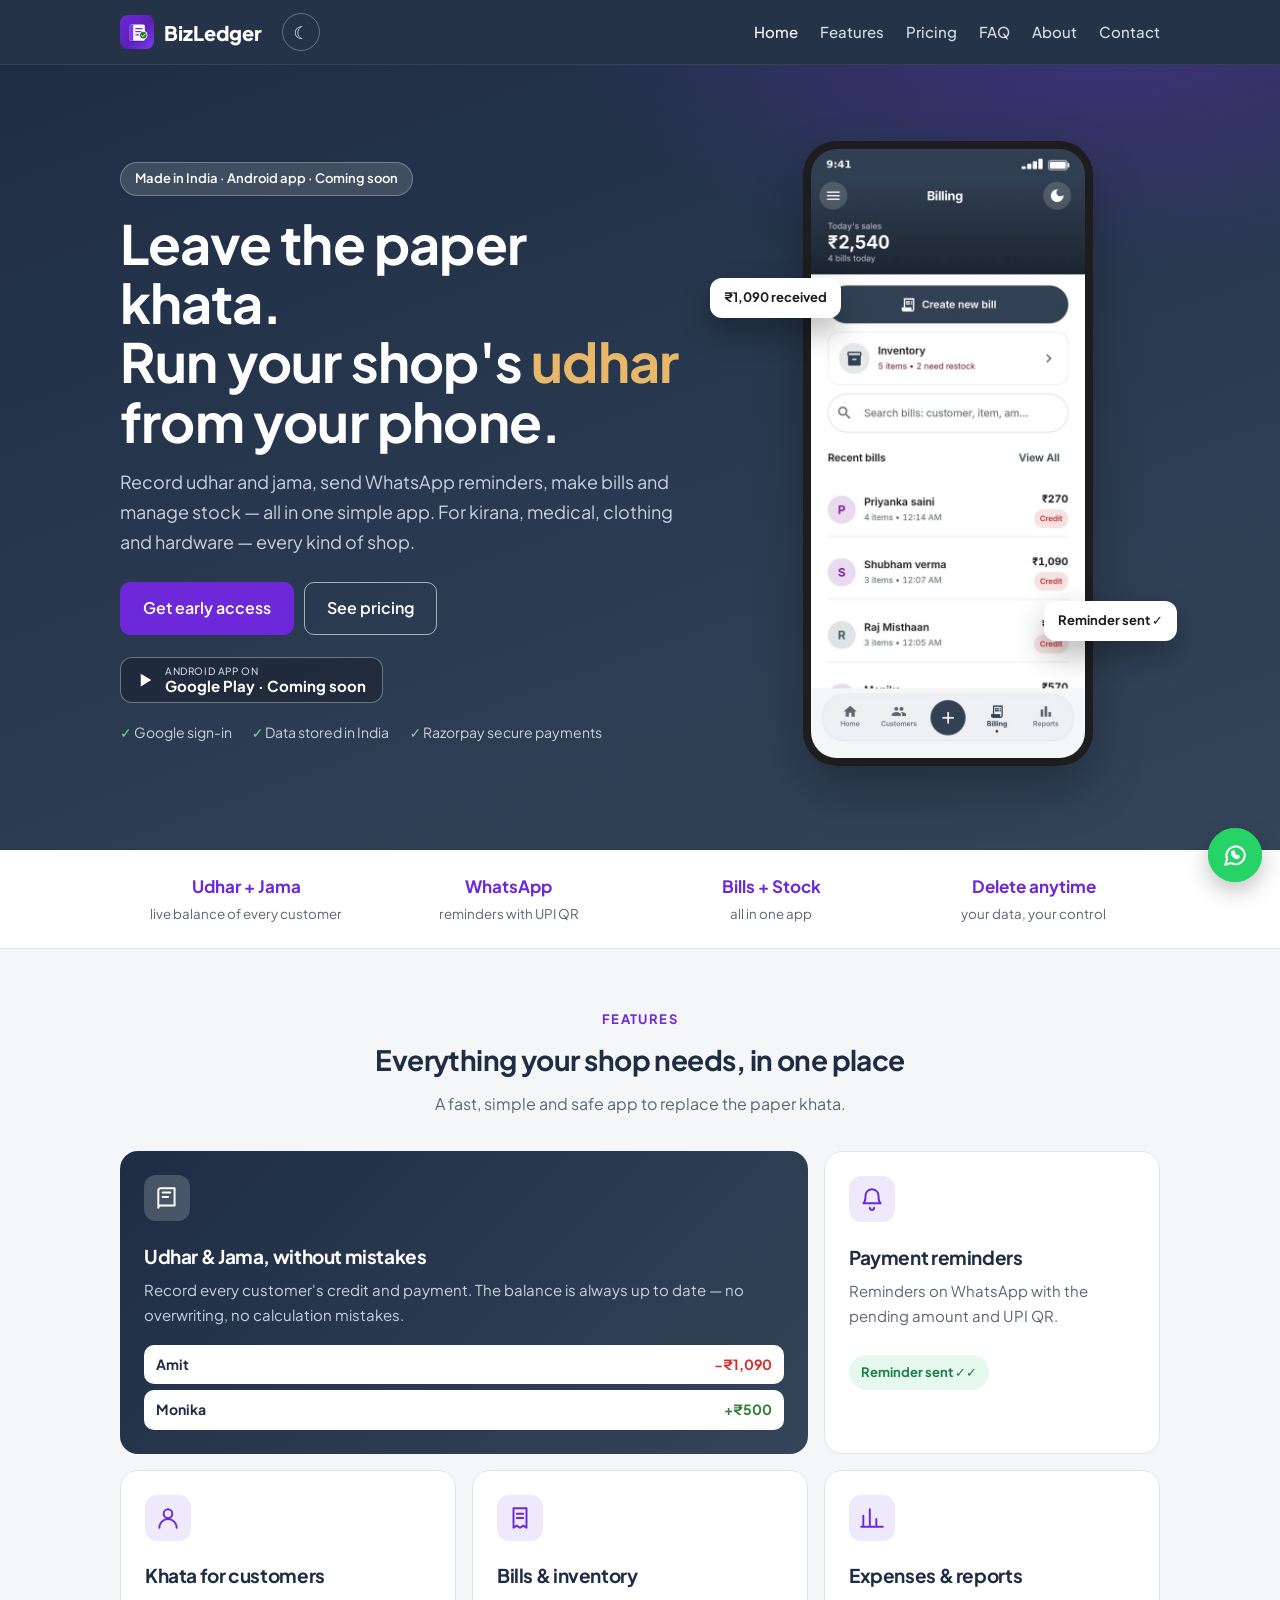
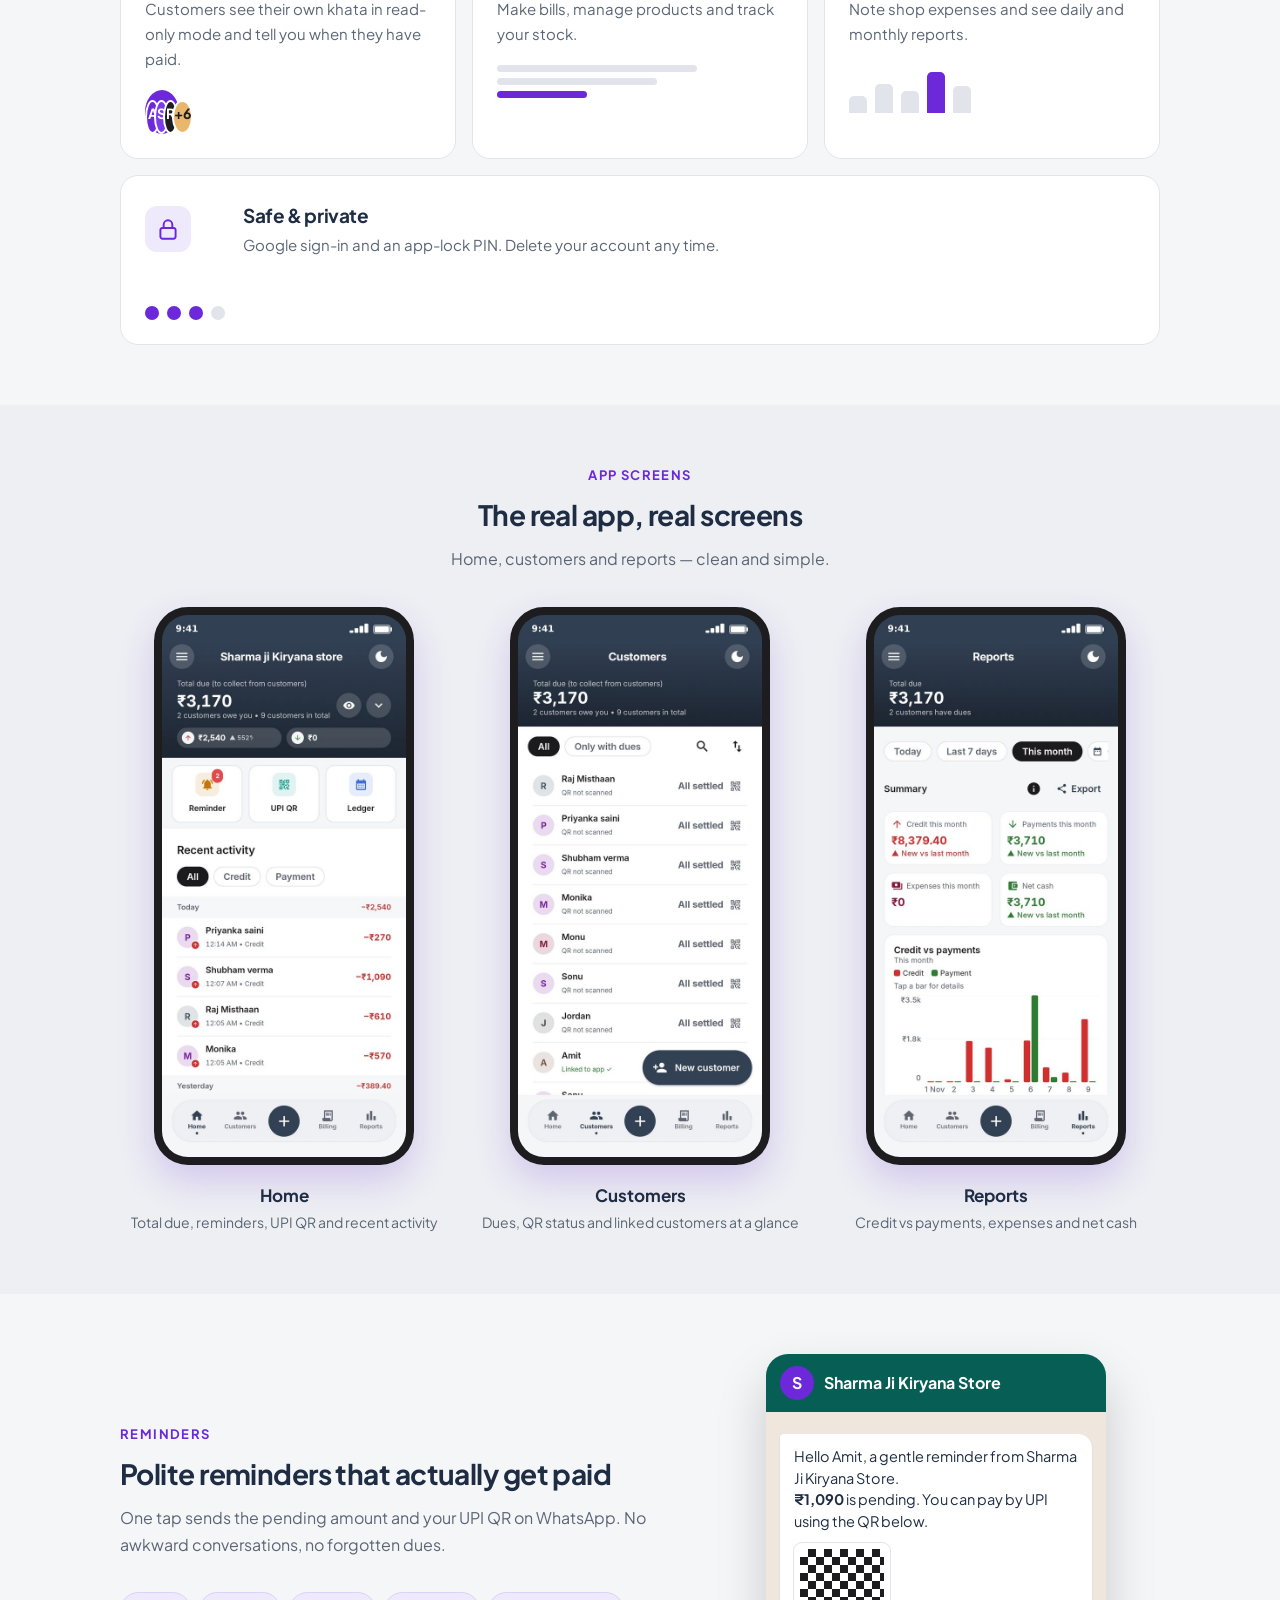
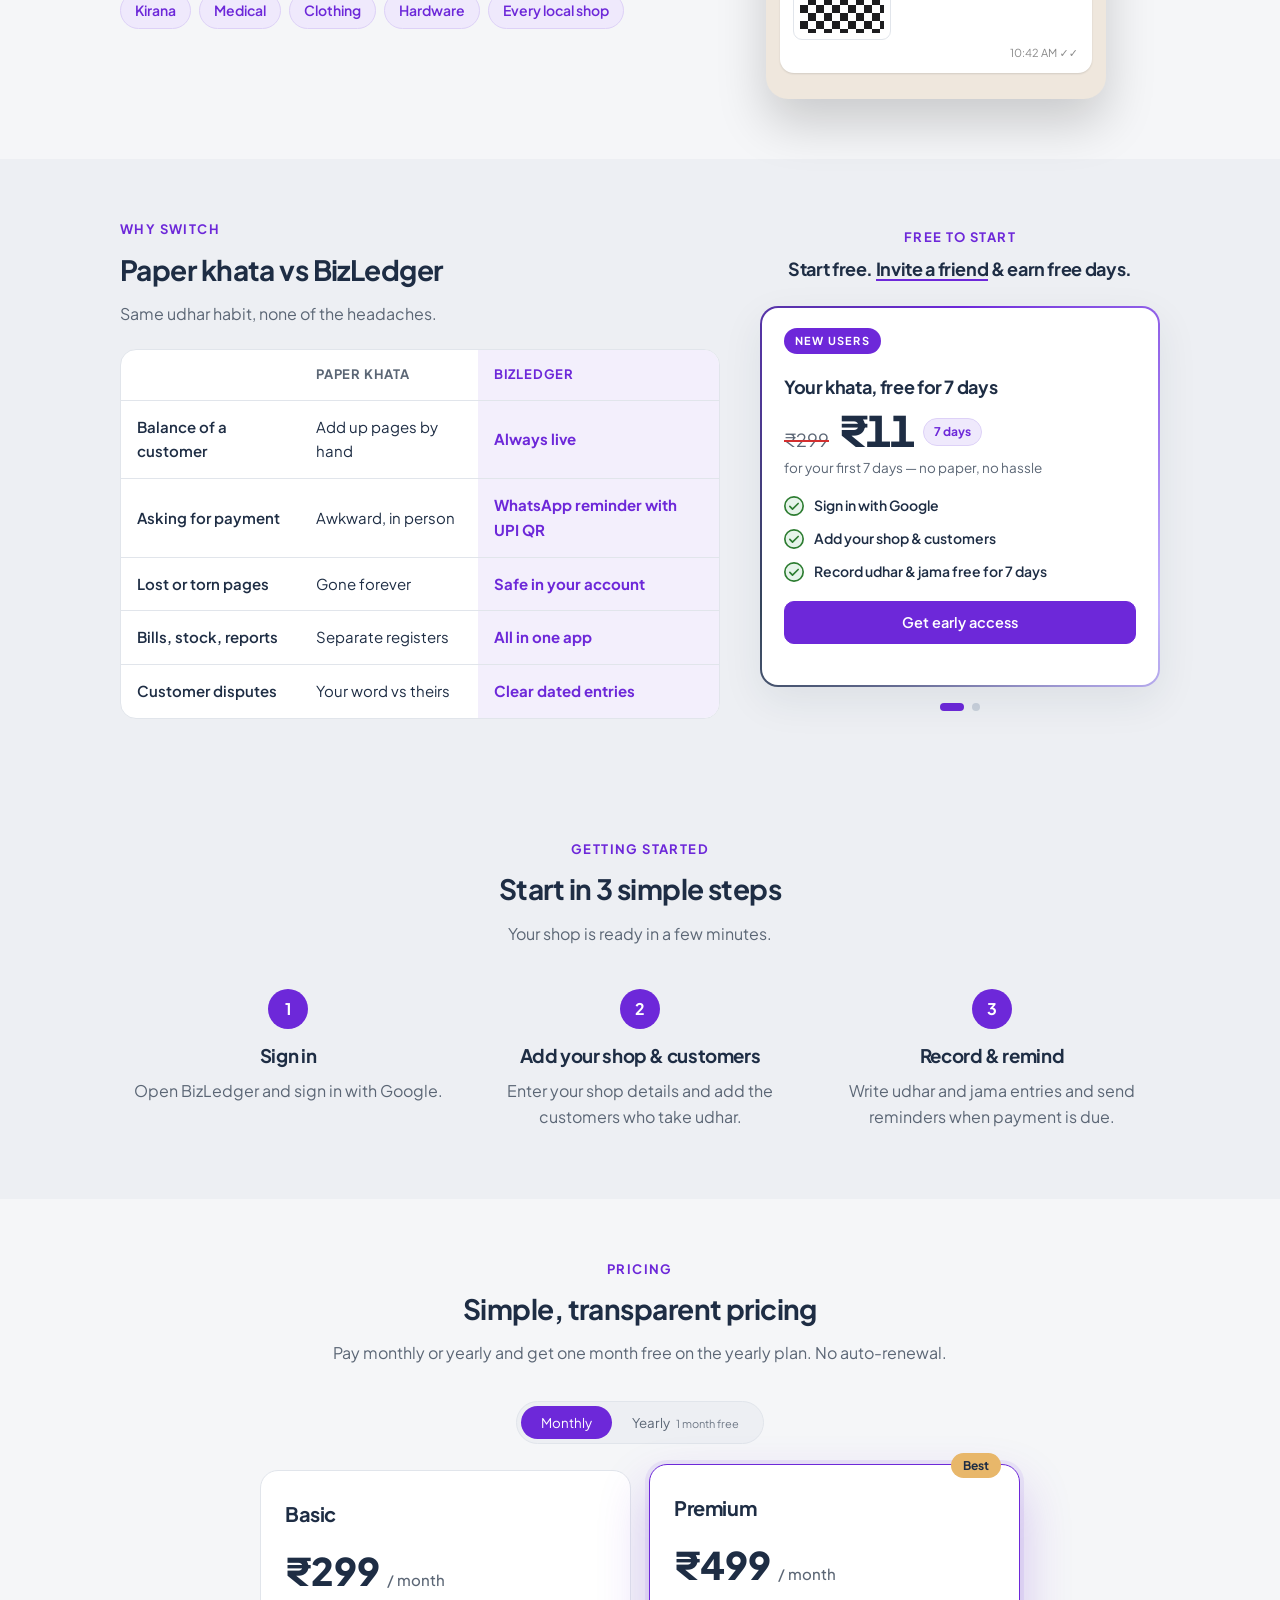
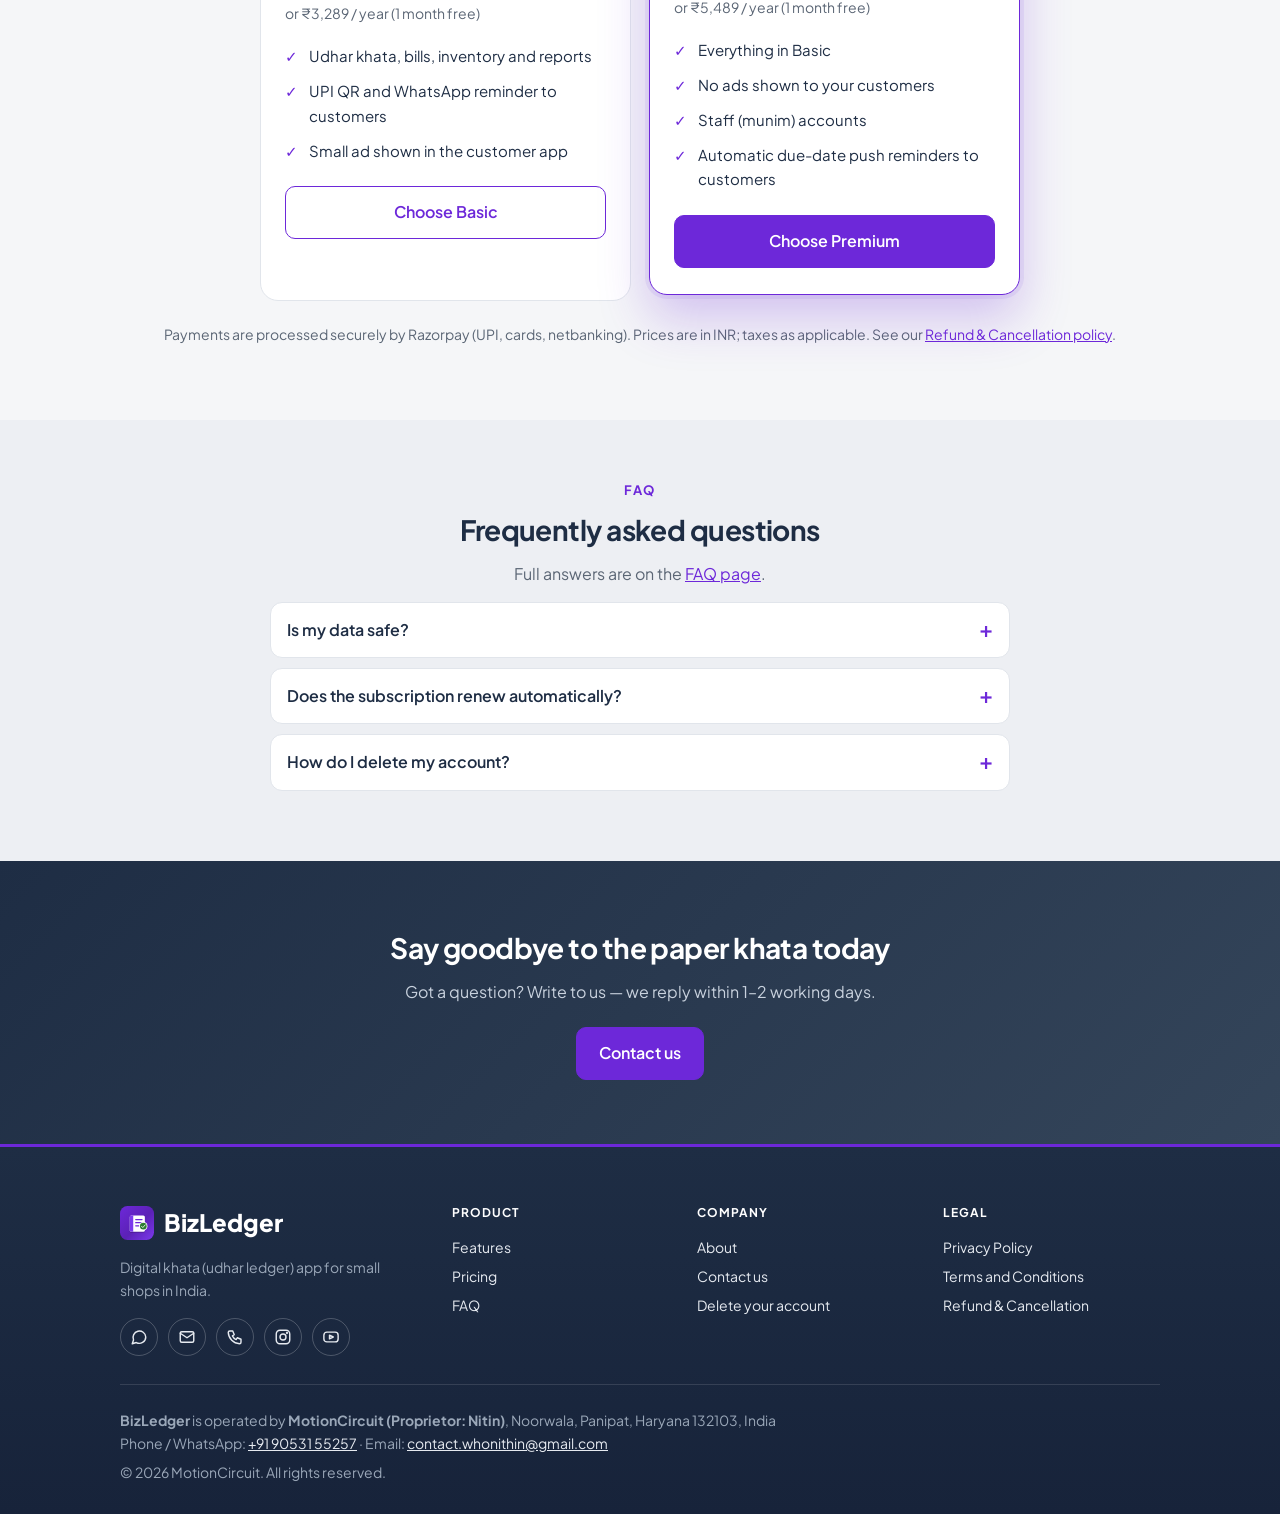
==== index.html @ 2ff2ae24 "Add files via upload" ====
<!DOCTYPE html>
<html lang="en">
<head>
<meta charset="utf-8">
<meta name="viewport" content="width=device-width, initial-scale=1">
<title>BizLedger – Digital Udhar Khata App for Shops in India</title>
<meta name="description" content="BizLedger is a digital khata (udhar ledger) app for small shops in India. Record udhar and jama, send reminders, make bills and see reports.">
<meta name="theme-color" content="#1E2D44">
<meta property="og:title" content="BizLedger – Digital Udhar Khata App for Shops in India">
<meta property="og:description" content="BizLedger is a digital khata (udhar ledger) app for small shops in India. Record udhar and jama, send reminders, make bills and see reports.">
<meta property="og:type" content="website">
<meta property="og:site_name" content="BizLedger">
<meta property="og:image" content="https://motioncircuit.github.io/bizledger/assets/og.jpg">
<link rel="icon" href="favicon.ico?v=2" sizes="any">
<link rel="icon" type="image/svg+xml" href="favicon.svg?v=2">
<link rel="icon" type="image/png" sizes="32x32" href="favicon-32.png?v=2">
<link rel="apple-touch-icon" href="apple-touch-icon.png?v=2">
<link rel="manifest" href="site.webmanifest">
<link rel="preconnect" href="https://fonts.googleapis.com"><link rel="preconnect" href="https://fonts.gstatic.com" crossorigin><link href="https://fonts.googleapis.com/css2?family=Plus+Jakarta+Sans:wght@400;500;600;700;800&display=swap" rel="stylesheet">
<link rel="stylesheet" href="style.css?v=13">
<link rel="canonical" href="https://motioncircuit.github.io/bizledger/">
<meta name="twitter:card" content="summary_large_image">
<script type="application/ld+json">{"@context":"https://schema.org","@type":"SoftwareApplication","name":"BizLedger","operatingSystem":"Android","applicationCategory":"BusinessApplication","description":"Digital khata (udhar ledger) app for small shops in India.","offers":[{"@type":"Offer","name":"Basic","price":"299","priceCurrency":"INR"},{"@type":"Offer","name":"Premium","price":"499","priceCurrency":"INR"}],"publisher":{"@type":"Organization","name":"MotionCircuit","email":"contact.whonithin@gmail.com","telephone":"+919053155257"}}</script>
</head>
<body>
<header class="top"><div class="wrap bar">
  <a class="brand" href="index.html"><img class="mark" src="logo.svg" width="34" height="34" alt=""><span>BizLedger</span></a>
  <input type="checkbox" id="mn" class="mn-t" aria-label="Menu">
  <label for="mn" class="mn-b" aria-hidden="true"><span></span></label>
  <nav class="nav"><a href="index.html" class=on>Home</a><a href="index.html#features">Features</a><a href="index.html#pricing">Pricing</a><a href="faq.html">FAQ</a><a href="about.html">About</a><a href="contact.html">Contact</a></nav>
  <label for="mn" class="ov" aria-hidden="true"></label>
</div></header>
<main>
<section class="hero2"><div class="wrap hgrid">
  <div class="rv">
    <span class="pill2">Made in India &middot; Android app &middot; Coming soon</span>
    <h1>Leave the paper khata.<br>Run your shop's <span class="hl">udhar</span> from your phone.</h1>
    <p class="lead2">Record udhar and jama, send WhatsApp reminders, make bills and manage stock &mdash; all in one simple app. For kirana, medical, clothing and hardware &mdash; every kind of shop.</p>
    <div class="cta"><a class="btn w" href="contact.html">Get early access</a><a class="btn ghost2" href="#pricing">See pricing</a></div>
    <span class="gp"><svg viewBox="0 0 24 24" width="18" height="18" fill="currentColor"><path d="M5 3.5v17l14-8.5z"/></svg><span><small>Android app on</small>Google Play &middot; Coming soon</span></span>
    <ul class="trust2"><li>Google sign-in</li><li>Data stored in India</li><li>Razorpay secure payments</li></ul>
  </div>
  <div class="rv d2"><div class="shot fl"><div class="slides"><img class="on" src="assets/app-billing-v2.jpg" width="560" height="1244" alt="BizLedger billing screen"><img src="assets/app-customers-v2.jpg" width="560" height="1244" alt="BizLedger customers screen"><img src="assets/app-reports-v2.jpg" width="560" height="1244" alt="BizLedger reports screen"><img src="assets/app-home-v2.jpg" width="560" height="1244" alt="BizLedger home screen"></div></div><span class="fc a">&#8377;1,090 received</span><span class="fc b">Reminder sent &#10003;</span></div>
</div></section>

<section class="strip"><div class="wrap sgrid">
  <div><b>Udhar + Jama</b><small>live balance of every customer</small></div>
  <div><b>WhatsApp</b><small>reminders with UPI QR</small></div>
  <div><b>Bills + Stock</b><small>all in one app</small></div>
  <div><b>Delete anytime</b><small>your data, your control</small></div>
</div></section>

<section id="features"><div class="wrap">
  <span class="eyebrow">Features</span>
  <h2>Everything your shop needs, in one place</h2>
  <p class="sub">A fast, simple and safe app to replace the paper khata.</p>
  <div class="bento">
    <div class="bc big rv"><svg class="i" viewBox="0 0 24 24" fill="none" stroke="currentColor" stroke-width="1.8" stroke-linecap="round" stroke-linejoin="round"><path d="M4 5a2 2 0 0 1 2-2h13v16H6a2 2 0 0 0-2 2z"/><path d="M8 7h7M8 11h5"/></svg><h3>Udhar &amp; Jama, without mistakes</h3><p>Record every customer's credit and payment. The balance is always up to date &mdash; no overwriting, no calculation mistakes.</p><div class="mi rows"><span><b>Amit</b><em class="r">&minus;&#8377;1,090</em></span><span><b>Monika</b><em class="g">+&#8377;500</em></span></div></div>
    <div class="bc rv d1"><svg class="i" viewBox="0 0 24 24" fill="none" stroke="currentColor" stroke-width="1.8" stroke-linecap="round" stroke-linejoin="round"><path d="M6 9a6 6 0 0 1 12 0c0 6 2 7 2 7H4s2-1 2-7"/><path d="M10 20a2 2 0 0 0 4 0"/></svg><h3>Payment reminders</h3><p>Reminders on WhatsApp with the pending amount and UPI QR.</p><div class="mi"><span class="chip">Reminder sent &#10003;&#10003;</span></div></div>
    <div class="bc rv d1"><svg class="i" viewBox="0 0 24 24" fill="none" stroke="currentColor" stroke-width="1.8" stroke-linecap="round" stroke-linejoin="round"><circle cx="12" cy="8" r="4"/><path d="M4 21a8 8 0 0 1 16 0"/></svg><h3>Khata for customers</h3><p>Customers see their own khata in read-only mode and tell you when they have paid.</p><div class="mi av"><i>A</i><i>S</i><i>R</i><i>+6</i></div></div>
    <div class="bc rv"><svg class="i" viewBox="0 0 24 24" fill="none" stroke="currentColor" stroke-width="1.8" stroke-linecap="round" stroke-linejoin="round"><path d="M6 3h12v18l-3-2-3 2-3-2-3 2z"/><path d="M9 8h6M9 12h6"/></svg><h3>Bills &amp; inventory</h3><p>Make bills, manage products and track your stock.</p><div class="mi rc"><u></u><u></u><u></u></div></div>
    <div class="bc rv d1"><svg class="i" viewBox="0 0 24 24" fill="none" stroke="currentColor" stroke-width="1.8" stroke-linecap="round" stroke-linejoin="round"><path d="M4 20V10M10 20V4M16 20v-7M22 20H2"/></svg><h3>Expenses &amp; reports</h3><p>Note shop expenses and see daily and monthly reports.</p><div class="mi bars"><u style="height:35%"></u><u style="height:60%"></u><u style="height:45%"></u><u style="height:85%"></u><u style="height:55%"></u></div></div>
    <div class="bc rv d2"><svg class="i" viewBox="0 0 24 24" fill="none" stroke="currentColor" stroke-width="1.8" stroke-linecap="round" stroke-linejoin="round"><rect x="5" y="11" width="14" height="10" rx="2"/><path d="M8 11V8a4 4 0 0 1 8 0v3"/></svg><h3>Safe &amp; private</h3><p>Google sign-in and an app-lock PIN. Delete your account any time.</p><div class="mi pin"><u></u><u></u><u></u><u></u></div></div>
  </div>
</div></section>

<section class="soft" id="screens"><div class="wrap">
  <span class="eyebrow">App screens</span>
  <h2>The real app, real screens</h2>
  <p class="sub">Home, customers and reports &mdash; clean and simple.</p>
  <div class="shots">
    <figure class="rv"><div class="shot"><img loading="lazy" src="assets/app-home-v2.jpg" width="560" height="1244" alt="BizLedger home screen with total due and recent activity"></div><figcaption><b>Home</b>Total due, reminders, UPI QR and recent activity</figcaption></figure>
    <figure class="rv d1"><div class="shot"><img loading="lazy" src="assets/app-customers-v2.jpg" width="560" height="1244" alt="BizLedger customers screen with dues and QR status"></div><figcaption><b>Customers</b>Dues, QR status and linked customers at a glance</figcaption></figure>
    <figure class="rv d2"><div class="shot"><img loading="lazy" src="assets/app-reports-v2.jpg" width="560" height="1244" alt="BizLedger reports screen with credit vs payments chart"></div><figcaption><b>Reports</b>Credit vs payments, expenses and net cash</figcaption></figure>
  </div>
</div></section>

<section><div class="wrap split">
  <div class="rv"><span class="eyebrow l">Reminders</span><h2 class="l">Polite reminders that actually get paid</h2>
    <p class="sub l">One tap sends the pending amount and your UPI QR on WhatsApp. No awkward conversations, no forgotten dues.</p>
    <div class="chips"><span>Kirana</span><span>Medical</span><span>Clothing</span><span>Hardware</span><span>Every local shop</span></div></div>
  <div class="rv d1"><div class="wa"><div class="wah"><i>S</i><b>Sharma Ji Kiryana Store</b></div>
    <div class="bub">Hello Amit, a gentle reminder from Sharma Ji Kiryana Store.<br><b>&#8377;1,090</b> is pending. You can pay by UPI using the QR below.<div class="qr"></div><small>10:42 AM &#10003;&#10003;</small></div></div></div>
</div></section>
<section class="soft" id="why"><div class="wrap duo">
  <div class="duo-l">
    <span class="eyebrow">Why switch</span><h2>Paper khata vs BizLedger</h2><p class="sub">Same udhar habit, none of the headaches.</p>
    <div class="tw"><table class="cmp"><tr><th></th><th>Paper khata</th><th>BizLedger</th></tr>
  <tr><td>Balance of a customer</td><td>Add up pages by hand</td><td>Always live</td></tr>
  <tr><td>Asking for payment</td><td>Awkward, in person</td><td>WhatsApp reminder with UPI QR</td></tr>
  <tr><td>Lost or torn pages</td><td>Gone forever</td><td>Safe in your account</td></tr>
  <tr><td>Bills, stock, reports</td><td>Separate registers</td><td>All in one app</td></tr>
  <tr><td>Customer disputes</td><td>Your word vs theirs</td><td>Clear dated entries</td></tr></table></div>
  </div>
  <div class="duo-r rv" id="free">
    <span class="eyebrow">Free to start</span>
    <h3 class="duo-t">Start free. <span class="ul">Invite a friend</span> &amp; earn free days.</h3>
    <div class="flip">
      <div class="face f1"><article class="ocard glow">
      <span class="ribbon">New users</span>
      <h3>Your khata, free for 7 days</h3>
      <div class="tick" aria-label="Zero rupees for the first 7 days">
        <s>&#8377;299</s><b class="cnt" data-from="299" data-to="0">&#8377;0</b><span class="d7">7 days</span>
      </div>
      <p class="tick-s">for your first 7 days &mdash; no paper, no hassle</p>
      <ul class="ck">
        <li><svg viewBox="0 0 24 24"><circle cx="12" cy="12" r="11"/><path d="M7 12.5l3.2 3.2L17 9"/></svg>Sign in with Google</li>
        <li><svg viewBox="0 0 24 24"><circle cx="12" cy="12" r="11"/><path d="M7 12.5l3.2 3.2L17 9"/></svg>Add your shop &amp; customers</li>
        <li><svg viewBox="0 0 24 24"><circle cx="12" cy="12" r="11"/><path d="M7 12.5l3.2 3.2L17 9"/></svg>Record udhar &amp; jama free for 7 days</li>
      </ul>
      <a class="btn wide" href="contact.html">Get early access</a>
    </article></div>
      <div class="face f2"><article class="ocard dark">
      <span class="ribbon alt">Referral</span>
      <i class="sp s1"></i><i class="sp s2"></i><i class="sp s3"></i><i class="sp s4"></i>
      <h3>Refer a shop owner</h3>
      <p class="ref-s">You earn 7 free days when your friend opens their shop. They get 10 (7 + 3 bonus).</p>
      <div class="flow" aria-hidden="true">
        <div class="node"><span class="av2">You</span><span class="freetag you">+7 DAYS</span></div>
        <div class="track"><u></u><em>&#8377;</em></div>
        <div class="node"><span class="av2 fr">Friend</span><span class="freetag">10 DAYS</span></div>
      </div>
      <div class="code"><small>Your referral code</small><b>BIZ&middot;YOURCODE</b><span class="shine"></span></div>
      <ol class="stp">
        <li><b>1</b>Share your code on WhatsApp</li>
        <li><b>2</b>Friend joins: 7 days + 3 bonus = 10 days free</li>
        <li><b>3</b>Friend opens their shop &rarr; you get 7 free days</li>
      </ol>
    </article></div>
    </div>
    <div class="dots" aria-hidden="true"><i></i><i></i></div>
  </div>
</div></section>
<section class="soft"><div class="wrap">
  <span class="eyebrow">Getting started</span>
  <h2>Start in 3 simple steps</h2>
  <p class="sub">Your shop is ready in a few minutes.</p>
  <div class="grid3 steps">
    <div class="step rv"><span class="n">1</span><h3>Sign in</h3><p>Open BizLedger and sign in with Google.</p></div>
    <div class="step rv d1"><span class="n">2</span><h3>Add your shop &amp; customers</h3><p>Enter your shop details and add the customers who take udhar.</p></div>
    <div class="step rv d2"><span class="n">3</span><h3>Record &amp; remind</h3><p>Write udhar and jama entries and send reminders when payment is due.</p></div>
  </div>
</div></section>

<section id="pricing"><div class="wrap">
  <span class="eyebrow">Pricing</span>
  <h2>Simple, transparent pricing</h2>
  <p class="sub">Pay monthly or yearly and get one month free on the yearly plan. No auto-renewal.</p>
  <div class="bill"><button type="button" class="on" data-b="m">Monthly</button><button type="button" data-b="y">Yearly <i>1 month free</i></button></div>
  <div class="plans">
    <div class="plan rv"><h3>Basic</h3><div class="price" data-m="&#8377;299 <small>/ month</small>" data-y="&#8377;3,289 <small>/ year</small>">&#8377;299 <small>/ month</small></div><div class="yr" data-m="or &#8377;3,289 / year (1 month free)" data-y="About &#8377;274 / month, 1 month free">or &#8377;3,289 / year (1 month free)</div>
      <ul><li>Udhar khata, bills, inventory and reports</li><li>UPI QR and WhatsApp reminder to customers</li><li>Small ad shown in the customer app</li></ul><a class="btn ghost wide" href="contact.html">Choose Basic</a></div>
    <div class="plan pop rv d1"><span class="best">Best</span><h3>Premium</h3><div class="price" data-m="&#8377;499 <small>/ month</small>" data-y="&#8377;5,489 <small>/ year</small>">&#8377;499 <small>/ month</small></div><div class="yr" data-m="or &#8377;5,489 / year (1 month free)" data-y="About &#8377;457 / month, 1 month free">or &#8377;5,489 / year (1 month free)</div>
      <ul><li>Everything in Basic</li><li>No ads shown to your customers</li><li>Staff (munim) accounts</li><li>Automatic due-date push reminders to customers</li></ul><a class="btn wide" href="contact.html">Choose Premium</a></div>
  </div>
  <p class="note">Payments are processed securely by Razorpay (UPI, cards, netbanking). Prices are in INR; taxes as applicable. See our <a href="refund.html">Refund &amp; Cancellation policy</a>.</p>
</div></section>

<section class="soft"><div class="wrap narrow faq">
  <span class="eyebrow">FAQ</span><h2>Frequently asked questions</h2><p class="sub">Full answers are on the <a href="faq.html">FAQ page</a>.</p>
  <details><summary>Is my data safe?</summary><p>Yes. Google sign-in, an app-lock PIN, and your data is stored in India. Details are in the Privacy Policy.</p></details>
  <details><summary>Does the subscription renew automatically?</summary><p>No, there is no auto-renewal. You renew yourself when the plan ends.</p></details>
  <details><summary>How do I delete my account?</summary><p>Any time. The steps are on the <a href="delete-account.html">Delete account</a> page.</p></details>
</div></section>

<section class="band"><div class="wrap center">
  <h2>Say goodbye to the paper khata today</h2>
  <p>Got a question? Write to us &mdash; we reply within 1&ndash;2 working days.</p>
  <a class="btn w" href="contact.html">Contact us</a>
</div></section>
</main>
<footer class="foot"><div class="wrap">
  <div class="fgrid">
    <div>
      <a class="brand" href="index.html"><img class="mark" src="logo.svg" width="34" height="34" alt=""><span>BizLedger</span></a>
      <p class="fabout">Digital khata (udhar ledger) app for small shops in India.</p><div class="soc"><a href="https://wa.me/919053155257" target="_blank" rel="noopener" aria-label="WhatsApp"><svg viewBox="0 0 24 24" width="18" height="18" fill="none" stroke="currentColor" stroke-width="1.9" stroke-linecap="round" stroke-linejoin="round"><path d="M21 12a8.5 8.5 0 0 1-12.6 7.4L3 21l1.7-5.1A8.5 8.5 0 1 1 21 12z"/></svg></a><a href="mailto:contact.whonithin@gmail.com" aria-label="Email"><svg viewBox="0 0 24 24" width="18" height="18" fill="none" stroke="currentColor" stroke-width="1.9" stroke-linecap="round" stroke-linejoin="round"><rect x="3" y="5" width="18" height="14" rx="2"/><path d="M3 7l9 6 9-6"/></svg></a><a href="tel:+919053155257" aria-label="Call"><svg viewBox="0 0 24 24" width="18" height="18" fill="none" stroke="currentColor" stroke-width="1.9" stroke-linecap="round" stroke-linejoin="round"><path d="M5 4h4l2 5-2.5 1.5a11 11 0 0 0 5 5L15 13l5 2v4a2 2 0 0 1-2 2A16 16 0 0 1 3 6a2 2 0 0 1 2-2z"/></svg></a><a data-s="instagram" href="https://instagram.com/" target="_blank" rel="noopener" aria-label="Instagram"><svg viewBox="0 0 24 24" width="18" height="18" fill="none" stroke="currentColor" stroke-width="1.9" stroke-linecap="round" stroke-linejoin="round"><rect x="3" y="3" width="18" height="18" rx="5"/><circle cx="12" cy="12" r="4"/><circle cx="17.3" cy="6.7" r=".6"/></svg></a><a data-s="youtube" href="https://youtube.com/" target="_blank" rel="noopener" aria-label="YouTube"><svg viewBox="0 0 24 24" width="18" height="18" fill="none" stroke="currentColor" stroke-width="1.9" stroke-linecap="round" stroke-linejoin="round"><rect x="2.5" y="5.5" width="19" height="13" rx="4"/><path d="M10 9.5l5 2.5-5 2.5z"/></svg></a></div>
    </div>
    <div><h4>Product</h4>
      <a href="index.html#features">Features</a><a href="index.html#pricing">Pricing</a><a href="faq.html">FAQ</a></div>
    <div><h4>Company</h4>
      <a href="about.html">About</a><a href="contact.html">Contact us</a><a href="delete-account.html">Delete your account</a></div>
    <div><h4>Legal</h4>
      <a href="privacy.html">Privacy Policy</a><a href="terms.html">Terms and Conditions</a><a href="refund.html">Refund &amp; Cancellation</a></div>
  </div>
  <div class="fbase">
    <p><b>BizLedger</b> is operated by <b>MotionCircuit (Proprietor: Nitin)</b>, Noorwala, Panipat, Haryana 132103, India<br>
    Phone / WhatsApp: <a href="tel:+919053155257">+91 90531 55257</a> &middot; Email: <a href="mailto:contact.whonithin@gmail.com">contact.whonithin@gmail.com</a></p>
    <p>&copy; 2026 MotionCircuit. All rights reserved.</p>
  </div>
</div></footer>

<script>(function(){var e=document.querySelectorAll(".rv");if(!("IntersectionObserver" in window)){e.forEach(function(x){x.classList.add("in")});return}var o=new IntersectionObserver(function(l){l.forEach(function(i){if(i.isIntersecting){i.target.classList.add("in");o.unobserve(i.target)}})},{threshold:.12});e.forEach(function(x){o.observe(x)})})();</script>
<script src="site.js?v=13" defer></script>

</body></html>
---- style.css ----
:root{--brand:#6D28D9;--brand-d:#5B21B6;--ink:#1d1d1f;--muted:#5f6368;--bg:#fff;--soft:#fbf3f5;--line:#eadfe2;--green:#1b7f4b;--red:#c0392b}
*{box-sizing:border-box}
html{scroll-behavior:smooth}
body{margin:0;font-family:system-ui,-apple-system,"Segoe UI",Roboto,"Noto Sans",sans-serif;color:var(--ink);background:var(--bg);line-height:1.65}
a{color:var(--brand)}
img,svg{max-width:100%}
.wrap{max-width:1080px;margin:0 auto;padding:0 20px}
.narrow{max-width:780px}
.center{text-align:center}

/* header */
.top{position:sticky;top:0;z-index:20;background:rgba(255,255,255,.96);backdrop-filter:blur(6px);border-bottom:1px solid var(--line)}
.bar{display:flex;align-items:center;justify-content:space-between;height:64px;position:relative}
.brand{display:inline-flex;align-items:center;gap:10px;font-weight:800;font-size:20px;color:var(--brand);text-decoration:none}
.nav a{margin-left:22px;text-decoration:none;color:var(--ink);font-size:15px;font-weight:500}
.nav a:hover,.nav a.on{color:var(--brand)}
.mn-t{display:none}
.mn-b{display:none;width:40px;height:40px;cursor:pointer;align-items:center;justify-content:center}
.mn-b span,.mn-b span::before,.mn-b span::after{display:block;width:22px;height:2px;background:var(--ink);border-radius:2px;position:relative;content:""}
.mn-b span::before{position:absolute;top:-7px}.mn-b span::after{position:absolute;top:7px}

/* hero */
.hero{background:linear-gradient(180deg,var(--soft),#fff);padding:64px 0 56px}
.hgrid{display:grid;grid-template-columns:1.15fr .85fr;gap:40px;align-items:center}
.pill{display:inline-block;background:#fff;border:1px solid var(--line);color:var(--brand);font-size:13px;font-weight:600;padding:4px 12px;border-radius:999px}
.hero h1{font-size:clamp(32px,5vw,48px);line-height:1.12;margin:16px 0 14px;letter-spacing:-.5px}
.lead{font-size:18px;color:var(--muted);margin:0 0 22px}
.cta{display:flex;gap:10px;flex-wrap:wrap}
.btn{display:inline-block;background:var(--brand);color:#fff;padding:12px 22px;border-radius:10px;text-decoration:none;font-weight:600;border:1.5px solid var(--brand)}
.btn:hover{background:var(--brand-d);border-color:var(--brand-d)}
.btn.ghost{background:#fff;color:var(--brand)}
.btn.ghost:hover{background:var(--soft)}
.trust{list-style:none;padding:0;margin:22px 0 0;display:flex;gap:8px 18px;flex-wrap:wrap;color:var(--muted);font-size:14px}
.trust li::before{content:"✓ ";color:var(--green);font-weight:700}

/* phone mock */
.phone{width:100%;max-width:300px;margin:0 auto;background:#fff;border:8px solid #1d1d1f;border-radius:34px;padding:16px 14px;box-shadow:0 18px 40px rgba(109,40,217,.18)}
.ph-top{display:flex;justify-content:space-between;align-items:baseline;margin-bottom:10px}
.ph-top small{color:var(--muted);font-size:11px}
.ph-sum{display:grid;grid-template-columns:repeat(3,1fr);gap:6px;background:var(--soft);border-radius:12px;padding:10px;margin-bottom:10px;text-align:center}
.ph-sum small{display:block;font-size:11px;color:var(--muted)}.ph-sum b{font-size:14px}
.g{color:var(--green)}.r{color:var(--red)}
.ph-row{display:flex;align-items:center;gap:10px;padding:9px 0;border-bottom:1px solid var(--line);font-size:14px}
.ph-row div{flex:1;line-height:1.3}.ph-row small{display:block;color:var(--muted);font-size:11px}
.ph-row em{font-style:normal;font-weight:700}
.av{width:34px;height:34px;border-radius:50%;background:var(--brand);color:#fff;display:flex;align-items:center;justify-content:center;font-weight:700;font-size:14px}
.ph-btn{margin-top:12px;background:var(--brand);color:#fff;text-align:center;padding:9px;border-radius:10px;font-weight:600;font-size:14px}

/* sections */
section{padding:60px 0}
section.soft,.soft{background:var(--soft)}
h2{font-size:28px;margin:0 0 8px;letter-spacing:-.3px}
section h2,.center h2{text-align:center}
.sub{text-align:center;color:var(--muted);margin:0 0 34px}
.grid3{display:grid;gap:16px;grid-template-columns:repeat(auto-fit,minmax(250px,1fr))}
.grid2{display:grid;gap:16px;grid-template-columns:repeat(auto-fit,minmax(260px,1fr));margin:18px 0 8px}
.card{border:1px solid var(--line);border-radius:14px;padding:20px;background:#fff}
.card h3{margin:6px 0 6px;font-size:18px}.card p{margin:0;color:var(--muted);font-size:15px}
.ic{font-size:26px;line-height:1}
.step{text-align:center;padding:8px 12px}
.step .n{display:inline-flex;width:40px;height:40px;border-radius:50%;background:var(--brand);color:#fff;font-weight:700;align-items:center;justify-content:center}
.step h3{margin:12px 0 6px}.step p{margin:0;color:var(--muted)}

/* pricing */
.plans{display:grid;gap:18px;grid-template-columns:repeat(auto-fit,minmax(270px,1fr));max-width:760px;margin:0 auto}
.plan{position:relative;border:1.5px solid var(--line);border-radius:18px;padding:26px 24px;background:#fff}
.plan.pop{border-color:var(--brand);box-shadow:0 10px 28px rgba(109,40,217,.12)}
.plan h3{margin:0;font-size:20px}
.best{position:absolute;top:-12px;right:18px;background:var(--brand);color:#fff;font-size:12px;font-weight:700;padding:3px 12px;border-radius:999px}
.price{font-size:38px;font-weight:800;margin:10px 0 0}.price small{font-size:15px;font-weight:500;color:var(--muted)}
.yr{color:var(--muted);font-size:14px;margin-bottom:12px}
.plan ul{list-style:none;padding:0;margin:14px 0 0;color:var(--ink);font-size:15px}
.plan li{padding:5px 0 5px 24px;position:relative}
.plan li::before{content:"✓";color:var(--brand);font-weight:700;position:absolute;left:0}
.note{text-align:center;color:var(--muted);font-size:14px;margin-top:22px}

/* document pages */
.doc{padding:44px 0 56px}
.doc h1{color:var(--brand);font-size:clamp(28px,4vw,36px);margin:0 0 6px;letter-spacing:-.4px}
.doc h2{text-align:left;font-size:20px;margin:30px 0 6px}
.doc p,.doc li{color:#2d2d30}
.doc ul,.doc ol{padding-left:22px}
.doc li{margin:4px 0}
.meta{color:var(--muted);font-size:14px;margin:0 0 18px}
.opbox{margin-top:36px;padding:14px 16px;background:var(--soft);border-radius:12px;font-size:14px;color:var(--muted)}
.note-box{background:#EEF1F6;border-radius:12px;padding:14px 16px;margin:12px 0}
.faq details{border:1px solid var(--line);border-radius:12px;padding:0 16px;margin:10px 0;background:#fff}
.faq summary{cursor:pointer;font-weight:600;padding:14px 0;list-style:none;display:flex;justify-content:space-between;gap:12px}
.faq summary::-webkit-details-marker{display:none}
.faq summary::after{content:"+";color:var(--brand);font-size:22px;line-height:1}
.faq details[open] summary::after{content:"–"}
.faq p{margin:0 0 14px;color:var(--muted)}

/* footer */
.foot{background:#1d1d1f;color:#cfcfd2;padding:44px 0 24px;font-size:14px}
.foot a{color:#e9e9ec}
.foot .brand{color:#fff}
.fgrid{display:grid;grid-template-columns:1.4fr 1fr 1fr 1fr;gap:28px}
.fgrid h4{margin:0 0 10px;color:#fff;font-size:14px}
.fgrid a{display:block;text-decoration:none;padding:3px 0}
.fgrid a.brand{display:inline-flex;padding:0}
.fgrid a:hover{text-decoration:underline}
.fabout{margin:10px 0 0;color:#a9a9ae;max-width:260px}
.fbase{border-top:1px solid #3a3a3e;margin-top:28px;padding-top:18px}
.fbase p{margin:6px 0;color:#a9a9ae}

@media(max-width:820px){
  .hgrid{grid-template-columns:1fr;text-align:left}
  .phone{max-width:280px}
  .fgrid{grid-template-columns:1fr 1fr}
  .mn-b{display:inline-flex}
  .nav{display:none;position:absolute;top:64px;left:-20px;right:-20px;background:#fff;border-bottom:1px solid var(--line);padding:8px 20px 14px}
  .nav a{display:block;margin:0;padding:10px 0;border-bottom:1px solid var(--line)}
  .mn-t:checked ~ .nav{display:block}
}
@media(max-width:480px){.fgrid{grid-template-columns:1fr}section{padding:46px 0}.hero{padding:44px 0 40px}}

/* ===== v3 premium home ===== */
.i{width:26px;height:26px;color:var(--brand)}
.hero2{background:radial-gradient(1000px 500px at 85% -10%,#7C3AED 0,transparent 60%),linear-gradient(160deg,#5B21B6,#6D28D9 55%,#5B21B6);color:#fff;padding:76px 0 84px;overflow:hidden}
.hero2 h1{font-size:clamp(32px,5.2vw,54px);line-height:1.1;margin:18px 0 16px;letter-spacing:-.8px}
.hl{background:linear-gradient(90deg,#ffd9a8,#C4B5FD);-webkit-background-clip:text;background-clip:text;color:transparent}
.pill2{display:inline-block;background:rgba(255,255,255,.14);border:1px solid rgba(255,255,255,.28);padding:5px 14px;border-radius:999px;font-size:13px;font-weight:600}
.lead2{font-size:18px;color:#C9D2DE;margin:0 0 26px;max-width:560px}
.btn.w{background:#fff;color:var(--brand);border-color:#fff}.btn.w:hover{background:#EDE7FB}
.btn.ghost2{background:transparent;color:#fff;border-color:rgba(255,255,255,.6)}.btn.ghost2:hover{background:rgba(255,255,255,.12)}
.btn.wide{display:block;text-align:center;margin-top:18px}
.trust2{list-style:none;padding:0;margin:24px 0 0;display:flex;flex-wrap:wrap;gap:8px 20px;color:#C9D2DE;font-size:14px}
.trust2 li::before{content:"✓ ";color:#8ff0b5;font-weight:700}
.fl{animation:fl 6s ease-in-out infinite;box-shadow:0 30px 60px rgba(0,0,0,.35)}
@keyframes fl{50%{transform:translateY(-10px)}}
.strip{padding:0;background:#fff;border-bottom:1px solid var(--line)}
.sgrid{display:grid;grid-template-columns:repeat(4,1fr);gap:10px;padding-top:22px;padding-bottom:22px;text-align:center}
.sgrid b{display:block;color:var(--brand);font-size:17px}.sgrid small{color:var(--muted)}
.eyebrow{display:block;text-align:center;color:var(--brand);font-weight:700;font-size:13px;letter-spacing:1.4px;text-transform:uppercase;margin-bottom:6px}
.bento{display:grid;gap:16px;grid-template-columns:repeat(3,1fr)}
.bc{border:1px solid var(--line);border-radius:18px;padding:24px;background:linear-gradient(180deg,#fff,var(--soft));transition:transform .25s,box-shadow .25s}
.bc:hover{transform:translateY(-4px);box-shadow:0 14px 30px rgba(109,40,217,.12)}
.bc.big{grid-column:span 2;background:linear-gradient(135deg,#6D28D9,#7C3AED);color:#fff;border:0}
.bc.big .i{color:#fff}.bc.big p{color:#C9D2DE}
.bc h3{margin:12px 0 6px;font-size:19px}.bc p{margin:0;color:var(--muted);font-size:15px}
.plan .btn.ghost{margin-top:18px}
.band{background:linear-gradient(135deg,#5B21B6,#6D28D9);color:#fff;text-align:center;padding:64px 0}
.band h2{color:#fff}.band p{color:#C9D2DE;margin:0 0 22px}
.rv{opacity:0;transform:translateY(22px);transition:opacity .6s ease,transform .6s ease}
.rv.in{opacity:1;transform:none}.d1{transition-delay:.12s}.d2{transition-delay:.24s}
@media(max-width:820px){.bento{grid-template-columns:1fr}.bc.big{grid-column:auto}.sgrid{grid-template-columns:1fr 1fr}.hero2{padding:52px 0 56px}}
@media(prefers-reduced-motion:reduce){.rv{opacity:1;transform:none;transition:none}.fl{animation:none}}
.shot{max-width:290px;margin:0 auto;border:8px solid #1d1d1f;border-radius:34px;overflow:hidden;background:#1d1d1f;box-shadow:0 24px 50px rgba(0,0,0,.28)}
.shot img{display:block;width:100%;height:auto}
.shots{display:grid;gap:28px;grid-template-columns:repeat(auto-fit,minmax(230px,1fr))}
.shots figure{margin:0;text-align:center}.shots .shot{max-width:260px;box-shadow:0 16px 36px rgba(109,40,217,.2)}
.shots figcaption{margin-top:16px;color:var(--muted);font-size:14px}.shots figcaption b{display:block;color:var(--ink);font-size:17px;margin-bottom:2px}
.cform{margin:14px 0 8px;padding:22px;border:1px solid var(--line);border-radius:16px;background:var(--soft)}
.cform label{display:block;font-weight:600;font-size:14px;margin:0 0 14px}
.cform input,.cform select,.cform textarea{display:block;width:100%;margin-top:6px;padding:12px 14px;border:1px solid var(--line);border-radius:10px;font:inherit;background:#fff;color:var(--ink)}
.cform input:focus,.cform select:focus,.cform textarea:focus{outline:2px solid var(--brand);outline-offset:1px}
.cform .row2{display:grid;gap:0 14px;grid-template-columns:1fr 1fr}
.cform button{cursor:pointer;font:inherit;font-weight:600}.cform button:disabled{opacity:.6}
.fmsg{margin:12px 0 0;font-size:14px}.fmsg.ok{color:var(--green)}.fmsg.err{color:var(--red)}
@media(max-width:560px){.cform .row2{grid-template-columns:1fr}}

/* ===== v6 polish: side drawer + extras ===== */
:focus-visible{outline:2px solid var(--brand);outline-offset:3px;border-radius:4px}
section[id]{scroll-margin-top:72px}
.top{transition:box-shadow .25s}.top.sc{box-shadow:0 6px 22px rgba(30,45,68,.12)}
.pbar{position:fixed;top:0;left:0;right:0;height:3px;background:linear-gradient(90deg,#7C3AED,#ffb347);transform:scaleX(0);transform-origin:0 50%;z-index:60;pointer-events:none}
.wafab,.upfab{position:fixed;right:18px;z-index:35;border-radius:50%;display:flex;align-items:center;justify-content:center;border:0;cursor:pointer;box-shadow:0 8px 22px rgba(0,0,0,.25);transition:transform .2s,opacity .25s}
.wafab{bottom:18px;width:54px;height:54px;background:#25d366}.wafab:hover{transform:scale(1.08)}
.wafab::after{content:"";position:absolute;inset:0;border-radius:50%;border:2px solid #25d366;animation:pulse 2.4s ease-out infinite}
@keyframes pulse{0%{transform:scale(1);opacity:.7}100%{transform:scale(1.6);opacity:0}}
.upfab{bottom:84px;width:42px;height:42px;background:#fff;color:var(--brand);opacity:0;transform:translateY(12px);pointer-events:none}
.upfab.show{opacity:1;transform:none;pointer-events:auto}
.btn{transition:transform .2s,box-shadow .2s,background .2s}.btn:hover{transform:translateY(-2px);box-shadow:0 8px 18px rgba(109,40,217,.25)}
.faq details{transition:box-shadow .2s}.faq details[open]{box-shadow:0 6px 18px rgba(109,40,217,.08)}
.ov{display:none}
@media(max-width:820px){
 .top{backdrop-filter:none;-webkit-backdrop-filter:none;background:#fff}
 .mn-b{position:relative;z-index:50}
 .mn-b span,.mn-b span::before,.mn-b span::after{transition:transform .3s,top .3s,background .2s}
 .mn-t:checked + .mn-b span{background:transparent}
 .mn-t:checked + .mn-b span::before{top:0;transform:rotate(45deg)}
 .mn-t:checked + .mn-b span::after{top:0;transform:rotate(-45deg)}
 .nav{display:flex;flex-direction:column;position:fixed;top:0;right:0;bottom:0;left:auto;width:min(82vw,320px);padding:84px 26px 28px;background:#fff;border:0;overflow:auto;z-index:45;
  transform:translateX(105%);visibility:hidden;transition:transform .38s cubic-bezier(.4,0,.2,1),visibility 0s .38s;box-shadow:-24px 0 50px rgba(15,23,42,.30)}
 .mn-t:checked ~ .nav{transform:none;visibility:visible;transition:transform .38s cubic-bezier(.4,0,.2,1),visibility 0s}
 .nav a{font-size:19px;font-weight:600;padding:14px 0;border-bottom:1px solid var(--line);opacity:0;transform:translateX(18px);transition:opacity .3s,transform .3s,color .2s}
 .mn-t:checked ~ .nav a{opacity:1;transform:none}
 .mn-t:checked ~ .nav a:nth-child(1){transition-delay:.10s}.mn-t:checked ~ .nav a:nth-child(2){transition-delay:.14s}.mn-t:checked ~ .nav a:nth-child(3){transition-delay:.18s}
 .mn-t:checked ~ .nav a:nth-child(4){transition-delay:.22s}.mn-t:checked ~ .nav a:nth-child(5){transition-delay:.26s}.mn-t:checked ~ .nav a:nth-child(6){transition-delay:.30s}
 .nav a.on{color:var(--brand)}
 .ov{display:block;position:fixed;inset:0;background:rgba(15,23,42,.60);opacity:0;pointer-events:none;transition:opacity .3s;z-index:40}
 .mn-t:checked ~ .ov{opacity:1;pointer-events:auto}
 html:has(.mn-t:checked){overflow:hidden}
}
@media(prefers-reduced-motion:reduce){.wafab::after{animation:none}.nav,.nav a,.ov,.btn{transition:none}}

/* language toggle */
.lt{order:3;margin-left:14px;cursor:pointer;font:inherit;font-size:14px;font-weight:700;color:var(--brand);background:#fff;border:1.5px solid var(--brand);border-radius:999px;padding:6px 14px;transition:background .2s,color .2s}
.lt:hover{background:var(--brand);color:#fff}
.nav{order:2;margin-left:auto}.mn-b{order:4}
.lbanner{display:none;background:#EEF1F6;border:1px solid #D9DEE7;border-radius:12px;padding:10px 14px;margin:0 0 18px;font-size:14px;color:#34455A}
@media(max-width:820px){.lt{margin-left:auto}.mn-b{margin-left:8px}.nav{margin-left:0}}

/* v8: balance features grid */
.bento .bc:last-child{grid-column:1/-1;display:grid;grid-template-columns:auto 1fr;column-gap:18px;align-items:center}
.bento .bc:last-child .i{grid-row:span 2}
.bento .bc:last-child h3{margin:0 0 2px}
@media(max-width:820px){.bento .bc:last-child{display:block}}

/* ===== v9 brand layer ===== */
:root{--gold:#e8b76a}
body,button,input,select,textarea{font-family:"Plus Jakarta Sans",system-ui,-apple-system,"Segoe UI",Roboto,sans-serif}
h1,h2,h3{letter-spacing:-.02em}
.gp{display:inline-flex;align-items:center;gap:10px;margin:22px 0 0 0;padding:8px 16px;border:1px solid rgba(255,255,255,.35);border-radius:12px;background:rgba(0,0,0,.25);font-weight:700;font-size:15px;line-height:1.15}
.gp small{display:block;font-size:10px;font-weight:500;letter-spacing:.6px;text-transform:uppercase;color:#C9D2DE}
.trust2{margin-top:18px}
.split{display:grid;grid-template-columns:1.1fr .9fr;gap:44px;align-items:center}
.split .l{text-align:left}
.chips{display:flex;flex-wrap:wrap;gap:8px;margin-top:6px}
.chips span{border:1px solid var(--line);background:var(--soft);color:var(--brand);padding:6px 14px;border-radius:999px;font-size:14px;font-weight:600}
.wa{max-width:340px;margin:0 auto;background:#efe7dd;border-radius:22px;overflow:hidden;box-shadow:0 24px 50px rgba(0,0,0,.18)}
.wah{display:flex;align-items:center;gap:10px;background:#075e54;color:#fff;padding:12px 14px}
.wah i{width:34px;height:34px;border-radius:50%;background:var(--brand);display:flex;align-items:center;justify-content:center;font-style:normal;font-weight:700}
.bub{background:#fff;margin:22px 14px 26px;padding:12px 14px;border-radius:4px 14px 14px 14px;font-size:14.5px;line-height:1.5;box-shadow:0 1px 2px rgba(0,0,0,.12)}
.bub small{display:block;text-align:right;color:#8a8a8a;font-size:11px;margin-top:6px}
.qr{width:96px;height:96px;margin:10px 0 2px;border-radius:8px;background:conic-gradient(#1d1d1f 25%,#fff 0 50%,#1d1d1f 0 75%,#fff 0) 0 0/16px 16px;border:6px solid #fff;outline:1px solid var(--line)}
.tw{overflow-x:auto;border:1px solid var(--line);border-radius:16px;background:#fff}
.cmp{width:100%;border-collapse:collapse;font-size:15px}
.cmp th,.cmp td{padding:14px 16px;text-align:left;border-bottom:1px solid var(--line)}
.cmp tr:last-child td{border-bottom:0}
.cmp th{font-size:13px;letter-spacing:.8px;text-transform:uppercase;color:var(--muted)}
.cmp th:last-child,.cmp td:last-child{background:var(--soft);color:var(--brand);font-weight:700}
.cmp td:first-child{font-weight:600}
@media(max-width:820px){.split{grid-template-columns:1fr;gap:28px}}

/* ===== v10 UI upgrade ===== */
.hero2 .btn.w{background:#fff;color:#5B21B6;opacity:1}
@keyframes up{from{opacity:0;transform:translateY(18px)}to{opacity:1;transform:none}}
@keyframes sh{to{background-position:-200% 0}}
body{animation:up .5s ease both}
.hero2 h1{animation:up .8s .1s both}.hero2 .lead2{animation:up .8s .25s both}.hero2 .cta{animation:up .8s .4s both}
.hgrid>.d2{position:relative}
.hgrid>.d2::before{content:"";position:absolute;inset:8% 0;background:radial-gradient(circle,rgba(109,40,217,.45),transparent 65%);filter:blur(44px);z-index:-1}
.slides{position:relative;aspect-ratio:560/1244}
.slides img{position:absolute;inset:0;width:100%;height:100%;opacity:0;transition:opacity .9s}
.slides img.on{opacity:1}
.shot{background:linear-gradient(90deg,#222,#3a3a40,#222) 0 0/200% 100%;animation:sh 1.4s linear infinite}
.fc{position:absolute;background:#fff;color:#1d1d1f;font-weight:700;font-size:13px;padding:9px 14px;border-radius:12px;box-shadow:0 14px 30px rgba(0,0,0,.28);animation:fl 5s ease-in-out infinite;z-index:2}
.fc.a{left:-6%;top:22%}.fc.b{right:-4%;bottom:20%;animation-delay:1.6s}
.top{transition:background .3s,box-shadow .3s}.top .bar{transition:height .25s}
.top.sc{background:rgba(255,255,255,.78);backdrop-filter:blur(14px) saturate(1.6);box-shadow:0 6px 24px rgba(0,0,0,.07)}
.top.sc .bar{height:54px}
.thm{width:38px;height:38px;margin-left:14px;border-radius:50%;border:1px solid var(--line);background:transparent;color:var(--ink);font-size:17px;cursor:pointer;transition:transform .25s}
.thm:hover{transform:rotate(25deg)}
.bar{gap:6px}.nav{margin-left:auto}
.btn{transition:transform .2s,box-shadow .2s,background .2s}
.btn:hover{transform:translateY(-2px);box-shadow:0 10px 22px rgba(0,0,0,.2)}
.btn:active{transform:scale(.97)}
a:focus-visible,button:focus-visible,summary:focus-visible{outline:3px solid #C4B5FD;outline-offset:2px;border-radius:8px}
.bc .i{padding:10px;width:46px;height:46px;border-radius:12px;background:var(--soft);transition:background .25s,color .25s}
.bc:hover .i{background:var(--brand);color:#fff}
.bc.big .i{background:rgba(255,255,255,.18)}
.rv{filter:blur(4px);transition:opacity .7s ease,transform .7s ease,filter .7s ease}.rv.in{filter:none}
.bill{display:flex;width:max-content;margin:0 auto 26px;padding:4px;border:1px solid var(--line);border-radius:999px;background:var(--soft)}
.bill button{border:0;background:transparent;color:var(--muted);font:600 14px inherit;font-family:inherit;padding:8px 20px;border-radius:999px;cursor:pointer}
.bill button.on{background:var(--brand);color:#fff}
.bill i{font-style:normal;font-size:11px;opacity:.85;margin-left:4px}
.plan.pop{box-shadow:0 0 0 4px rgba(109,40,217,.08),0 24px 50px rgba(109,40,217,.25);transform:translateY(-6px)}
.foot{background:linear-gradient(180deg,#1d1d1f,#111113);border-top:3px solid var(--brand);padding-top:56px}
.foot .brand{font-size:24px}.fgrid h4{letter-spacing:1px;text-transform:uppercase;font-size:12px}
.fgrid a{transition:padding .2s}.fgrid a:hover{padding-left:6px}
.mbar{display:none}
@media(max-width:820px){.mbar{display:block;position:fixed;left:14px;right:14px;bottom:14px;z-index:30;text-align:center;background:var(--brand);color:#fff;font-weight:700;padding:14px;border-radius:14px;text-decoration:none;box-shadow:0 12px 30px rgba(109,40,217,.45);transform:translateY(130%);transition:transform .35s}.mbar.show{transform:none}.wafab,.upfab{bottom:84px!important}.fc{display:none}.plan.pop{transform:none}.thm{margin-left:auto}.nav{margin-left:0}}
[data-theme=dark]{--bg:#121214;--ink:#f1f1f3;--muted:#a6a6ad;--soft:#1b1b1f;--line:#2e2e34;color-scheme:dark}
[data-theme=dark] body{background:var(--bg)}
[data-theme=dark] .top,[data-theme=dark] .top.sc{background:rgba(18,18,20,.82)}
[data-theme=dark] .nav{background:#121214}
[data-theme=dark] .brand,[data-theme=dark] .doc h1{color:#fff}
[data-theme=dark] a:not(.btn):not(.brand):not(.mbar){color:#B79CFF}
[data-theme=dark] .nav a{color:var(--ink)}[data-theme=dark] .nav a.on,[data-theme=dark] .nav a:hover{color:#B79CFF}
[data-theme=dark] .plan,[data-theme=dark] .card,[data-theme=dark] .faq details,[data-theme=dark] .tw,[data-theme=dark] .strip{background:#18181b}
[data-theme=dark] .bc{background:linear-gradient(180deg,#1b1b1f,#16161a)}[data-theme=dark] .bc.big{background:linear-gradient(135deg,#6D28D9,#7C3AED)}
[data-theme=dark] .eyebrow,[data-theme=dark] .sgrid b,[data-theme=dark] .chips span,[data-theme=dark] .cmp td:last-child,[data-theme=dark] .bc .i{color:#B79CFF}
[data-theme=dark] .bc:hover .i{color:#fff}
[data-theme=dark] .doc p,[data-theme=dark] .doc li,[data-theme=dark] .price,[data-theme=dark] .plan li{color:#e2e2e6}
[data-theme=dark] .mn-b span,[data-theme=dark] .mn-b span::before,[data-theme=dark] .mn-b span::after{background:#fff}
[data-theme=dark] input,[data-theme=dark] select,[data-theme=dark] textarea{background:#1b1b1f;color:var(--ink);border-color:var(--line)}
[data-theme=dark] .note-box,[data-theme=dark] .opbox{background:#1b1b1f;color:var(--muted)}

/* ===== v11 ===== */
body{animation:up .5s ease backwards}
body.leaving{opacity:0;transition:opacity .22s ease}
.mi{margin-top:18px;display:flex;align-items:flex-end;gap:8px;min-height:44px}
.mi.rows{flex-direction:column;align-items:stretch;gap:6px}
.mi.rows span{display:flex;justify-content:space-between;background:rgba(255,255,255,.16);padding:8px 12px;border-radius:10px;font-size:14px}
.mi.rows em{font-style:normal;font-weight:700}.mi .r{color:#FFB4B4}.mi .g{color:#b8f5cf}
.chip{background:#e7f8ee;color:#1b7f4b;font-weight:700;font-size:13px;padding:7px 12px;border-radius:999px}
.av i{width:34px;height:34px;margin-right:-14px;border-radius:50%;border:2px solid #fff;background:var(--brand);color:#fff;font:700 13px/30px inherit;font-family:inherit;font-style:normal;text-align:center}
.av i:nth-child(2){background:#7C3AED}.av i:nth-child(3){background:#1d1d1f}.av i:nth-child(4){background:#e8b76a;color:#1d1d1f}
.rc{flex-direction:column;align-items:flex-start;gap:6px;width:70%}
.rc u{display:block;height:7px;border-radius:4px;background:var(--line);width:100%}.rc u:nth-child(2){width:80%}.rc u:nth-child(3){width:45%;background:var(--brand)}
.bars u{width:18px;border-radius:5px 5px 0 0;background:var(--line);height:40px;display:block}.bars{height:48px}
.bars u:nth-child(4){background:var(--brand)}
.pin u{width:14px;height:14px;border-radius:50%;background:var(--brand);display:block}.pin u:last-child{background:var(--line)}
.soc{display:flex;gap:10px;margin-top:16px}
.soc a{display:inline-flex!important;width:38px;height:38px;border:1px solid #3a3a3e;border-radius:50%;align-items:center;justify-content:center;padding:0!important;color:#e9e9ec;transition:background .2s,transform .2s}
.soc a:hover{background:var(--brand);transform:translateY(-3px);padding:0!important;text-decoration:none}
[data-theme=dark] .rc u,[data-theme=dark] .bars u{background:#34343a}
[data-theme=dark] .bc .chip{background:#143824;color:#8ff0b5}

/* ===== v13 palette: navy + purple accent + grey bg (matches BizKhata app) ===== */
:root{--brand:#6D28D9;--brand-d:#5B21B6;--navy:#1E2D44;--navy2:#34455A;--head:#1E2D44;--ink:#1E2D44;--muted:#5B6675;--bg:#F5F6F8;--soft:#EDEFF3;--line:#E1E5EB;--green:#2E7D32;--red:#D32F2F;--gold:#E8B76A}
body{background:var(--bg)}
h1,h2,h3{color:var(--head)}
.doc h1{color:var(--head)}
.doc p,.doc li{color:#2B3A4F}

/* header: navy */
.top{background:rgba(30,45,68,.97);border-bottom:1px solid rgba(255,255,255,.08)}
.top.sc{background:rgba(30,45,68,.88);box-shadow:0 6px 24px rgba(15,23,42,.25)}
.brand{color:#fff}
.nav a{color:#D5DCE6}
.nav a:hover,.nav a.on{color:#fff}
.mn-b span,.mn-b span::before,.mn-b span::after{background:#fff}
.lt{background:transparent;color:#fff;border-color:rgba(255,255,255,.55)}
.lt:hover{background:var(--brand);border-color:var(--brand);color:#fff}
.thm{color:#fff;border-color:rgba(255,255,255,.3)}
@media(max-width:820px){
 .top{background:var(--navy)}
 .nav{background:var(--navy2)}
 .nav a{color:#fff;border-bottom-color:rgba(255,255,255,.12)}
 .nav a.on{color:var(--gold)}
 .nav a.on{color:#fff;box-shadow:inset 3px 0 0 var(--brand);padding-left:10px}
}

/* hero + band: navy */
.hero2{background:radial-gradient(900px 480px at 85% -10%,rgba(109,40,217,.38) 0,transparent 60%),linear-gradient(160deg,var(--navy) 0,var(--navy2) 100%)}
.hl{background:none;-webkit-background-clip:border-box;background-clip:border-box;color:var(--gold)}
.hero2 h1,.band h2,.bc.big h3{color:#fff}
.hero2 .btn.w,.btn.w{background:var(--brand);color:#fff;border-color:var(--brand)}
.hero2 .btn.w:hover,.btn.w:hover{background:var(--brand-d);border-color:var(--brand-d)}
.band{background:linear-gradient(135deg,var(--navy),var(--navy2))}
.btn.ghost{background:#fff;color:var(--brand)}
.btn.ghost:hover{background:#EDE7FB}
.trust2 li::before,.trust li::before{color:#7FD99A}

/* cards on grey */
.strip{background:#fff}
.bc{background:#fff}
.bc.big{background:linear-gradient(135deg,var(--navy),var(--navy2))}
.bc .i{background:#EFE9FC}
.mi.rows span{background:#fff;color:var(--navy)}
.mi .r{color:var(--red)}.mi .g{color:var(--green)}
.bc.big p{color:#C9D2DE}
.plan.pop{border-color:var(--brand)}
.best{background:var(--gold);color:var(--navy)}
.pbar{background:var(--brand)}
.chips span{background:#EFE9FC;border-color:#DDD1F7}
.cmp th:last-child,.cmp td:last-child{background:#F3EFFC}
.cform{background:#fff}
.note-box,.lbanner{color:var(--navy2)}

/* footer: navy */
.foot{background:linear-gradient(180deg,var(--navy),#17233A);color:#C9D2DE;border-top:3px solid var(--brand)}
.foot a{color:#E6EAF0}
.fabout,.fbase p{color:#9AA7B8}
.fbase{border-top-color:rgba(255,255,255,.12)}
.soc a{border-color:rgba(255,255,255,.22)}

/* dark mode */
[data-theme=dark]{--bg:#0F1724;--soft:#172234;--line:#26334A;--head:#fff;--ink:#EEF1F6;--muted:#A3AEBF}
[data-theme=dark] body{background:var(--bg)}
[data-theme=dark] .top,[data-theme=dark] .top.sc{background:rgba(23,34,52,.92)}
[data-theme=dark] .nav{background:#172234}
[data-theme=dark] .plan,[data-theme=dark] .card,[data-theme=dark] .faq details,[data-theme=dark] .tw,[data-theme=dark] .strip,[data-theme=dark] .cform{background:#16202F}
[data-theme=dark] .bc{background:linear-gradient(180deg,#1A2638,#16202F)}
[data-theme=dark] .bc.big{background:linear-gradient(135deg,var(--navy),var(--navy2))}
[data-theme=dark] .bc .i,[data-theme=dark] .chips span{background:#231B3D}
[data-theme=dark] .cmp td:last-child{background:#1B1830}
[data-theme=dark] .note-box,[data-theme=dark] .opbox,[data-theme=dark] input,[data-theme=dark] select,[data-theme=dark] textarea{background:#172234}
[data-theme=dark] .doc p,[data-theme=dark] .doc li{color:#E2E6EE}
[data-theme=dark] .rc u,[data-theme=dark] .bars u{background:#2C3A52}
[data-theme=dark] .mi.rows span{background:#fff;color:var(--navy)}
[data-theme=dark] .btn.ghost{background:transparent;color:#C4B5FD;border-color:#C4B5FD}
[data-theme=dark] .btn.w,[data-theme=dark] .btn:not(.ghost):not(.ghost2){color:#fff}

/* ===== v13 free + referral section ===== */
@property --a{syntax:"<angle>";initial-value:0deg;inherits:false}
.offer{background:var(--bg)}
.ul{background:linear-gradient(var(--brand),var(--brand)) 0 100%/0 .14em no-repeat;transition:background-size .9s .35s cubic-bezier(.2,.8,.2,1);padding-bottom:.06em}
.offer .in .ul,.offer.go .ul{background-size:100% .14em}
.ogrid{display:grid;grid-template-columns:1fr 1fr;gap:22px;max-width:960px;margin:0 auto}
.ocard{position:relative;border-radius:24px;padding:34px 30px 30px;background:#fff;overflow:hidden;box-shadow:0 14px 40px rgba(30,45,68,.08);border:1px solid var(--line)}
.ocard h3{font-size:22px;margin:0 0 6px}
.ocard.glow{border:2px solid transparent;background:linear-gradient(#fff,#fff) padding-box,conic-gradient(from var(--a),#6D28D9,#C4B5FD,#34455A,#6D28D9) border-box;animation:spin 6s linear infinite}
@keyframes spin{to{--a:360deg}}
.ribbon{display:inline-block;font-size:12px;font-weight:700;letter-spacing:1.2px;text-transform:uppercase;color:#fff;background:var(--brand);padding:5px 14px;border-radius:999px;margin-bottom:14px;position:relative;overflow:hidden}
.ribbon::after,.code .shine{content:"";position:absolute;top:0;bottom:0;width:40%;left:-60%;background:linear-gradient(100deg,transparent,rgba(255,255,255,.55),transparent);animation:sweep 3.2s ease-in-out infinite}
@keyframes sweep{0%{left:-60%}55%,100%{left:130%}}
.ribbon.alt{background:rgba(255,255,255,.14);border:1px solid rgba(255,255,255,.28)}
.tick{display:flex;align-items:baseline;gap:14px;margin:14px 0 0}
.tick s{font-size:24px;color:var(--muted);text-decoration-thickness:2px;text-decoration-color:var(--red)}
.tick b{font-size:64px;line-height:1;font-weight:800;letter-spacing:-.04em;color:var(--head);font-variant-numeric:tabular-nums}
.tick-s{margin:6px 0 18px;color:var(--muted);font-size:15px}
.ck{list-style:none;margin:0 0 6px;padding:0}
.ck li{display:flex;align-items:center;gap:12px;padding:9px 0;font-weight:600;color:var(--ink);opacity:0;transform:translateX(-14px);transition:opacity .5s,transform .5s}
.ck svg{width:24px;height:24px;flex:none;fill:#E6F4EA;stroke:var(--green);stroke-width:2;stroke-linecap:round;stroke-linejoin:round}
.ck svg path{stroke-dasharray:20;stroke-dashoffset:20;transition:stroke-dashoffset .5s}
.in .ck li{opacity:1;transform:none}
.in .ck li:nth-child(1){transition-delay:.5s}.in .ck li:nth-child(2){transition-delay:.8s}.in .ck li:nth-child(3){transition-delay:1.1s}
.in .ck li:nth-child(1) path{stroke-dashoffset:0;transition-delay:.8s}.in .ck li:nth-child(2) path{stroke-dashoffset:0;transition-delay:1.1s}.in .ck li:nth-child(3) path{stroke-dashoffset:0;transition-delay:1.4s}

.ocard.dark{background:radial-gradient(420px 260px at 90% 0,rgba(109,40,217,.5),transparent 65%),linear-gradient(160deg,var(--navy),var(--navy2));color:#fff;border-color:transparent}
.ocard.dark h3{color:#fff}.ref-s{margin:0 0 20px;color:#C9D2DE;font-size:15px}
.flow{display:flex;align-items:center;gap:0;margin:6px 0 22px}
.node{position:relative;flex:none}
.av2{display:flex;align-items:center;justify-content:center;width:62px;height:62px;border-radius:50%;background:var(--brand);font-weight:700;font-size:14px;box-shadow:0 0 0 6px rgba(255,255,255,.08)}
.av2.fr{background:#fff;color:var(--navy);animation:pop 4s 1.6s ease-in-out infinite}
@keyframes pop{0%,38%,100%{transform:scale(1)}46%{transform:scale(1.14)}54%{transform:scale(1)}}
.freetag{position:absolute;top:-10px;right:-14px;background:var(--green);color:#fff;font-size:11px;font-weight:800;padding:3px 8px;border-radius:999px;letter-spacing:.5px;animation:tag 4s 1.6s ease-in-out infinite;transform-origin:left bottom}
@keyframes tag{0%,38%{transform:scale(.6);opacity:.4}48%,90%{transform:scale(1);opacity:1}100%{transform:scale(.6);opacity:.4}}
.track{position:relative;flex:1;height:62px}
.track u{position:absolute;left:8px;right:8px;top:50%;border-top:2px dashed rgba(255,255,255,.35)}
.track em{position:absolute;top:50%;left:8px;width:30px;height:30px;margin-top:-15px;border-radius:50%;background:#fff;color:var(--brand);font-style:normal;font-weight:800;font-size:16px;line-height:30px;text-align:center;box-shadow:0 6px 16px rgba(0,0,0,.3);animation:coin 4s 1.6s ease-in-out infinite}
@keyframes coin{0%{left:8px;opacity:0;transform:scale(.6)}8%{opacity:1;transform:scale(1)}40%{left:calc(100% - 38px);opacity:1}46%,100%{left:calc(100% - 38px);opacity:0;transform:scale(.4)}}
.code{position:relative;overflow:hidden;display:flex;align-items:center;justify-content:space-between;gap:12px;background:rgba(255,255,255,.1);border:1.5px dashed rgba(255,255,255,.45);border-radius:14px;padding:12px 16px;margin-bottom:18px}
.code small{color:#C9D2DE;font-size:12px}.code b{font-size:19px;letter-spacing:2px;font-family:ui-monospace,Menlo,Consolas,monospace}
.stp{list-style:none;margin:0;padding:0;counter-reset:s}
.stp li{display:flex;align-items:center;gap:12px;padding:7px 0;font-size:15px;color:#E6EAF0;opacity:0;transform:translateY(10px);transition:opacity .5s,transform .5s}
.stp b{flex:none;width:26px;height:26px;border-radius:50%;background:rgba(255,255,255,.14);display:flex;align-items:center;justify-content:center;font-size:13px}
.in .stp li{opacity:1;transform:none}.in .stp li:nth-child(1){transition-delay:.5s}.in .stp li:nth-child(2){transition-delay:.75s}.in .stp li:nth-child(3){transition-delay:1s}
.sp{position:absolute;width:7px;height:7px;border-radius:50%;background:#C4B5FD;opacity:.0;animation:sp 5s ease-in infinite}
.sp.s1{left:12%;bottom:8%}.sp.s2{left:46%;bottom:4%;animation-delay:1.3s;background:#fff}.sp.s3{left:78%;bottom:10%;animation-delay:2.4s}.sp.s4{left:92%;bottom:2%;animation-delay:3.4s;background:#fff}
@keyframes sp{0%{transform:translateY(0) scale(.6);opacity:0}15%{opacity:.8}100%{transform:translateY(-320px) scale(1.2);opacity:0}}
@media(max-width:820px){.ogrid{grid-template-columns:1fr}.tick b{font-size:54px}}
@media(prefers-reduced-motion:reduce){.ocard.glow,.ribbon::after,.code .shine,.av2.fr,.freetag,.track em,.sp{animation:none}.ck li,.stp li{opacity:1;transform:none;transition:none}.ck path{stroke-dashoffset:0}.track em{left:calc(100% - 38px)}.ul{background-size:100% .14em}}
[data-theme=dark] .ocard:not(.dark){background:#16202F;border-color:var(--line)}
[data-theme=dark] .ocard.glow{background:linear-gradient(#16202F,#16202F) padding-box,conic-gradient(from var(--a),#6D28D9,#C4B5FD,#34455A,#6D28D9) border-box}
[data-theme=dark] .ck svg{fill:#143824}
.tick .d7{align-self:center;font-size:13px;font-weight:700;color:var(--brand);background:#EFE9FC;border:1px solid #DDD1F7;padding:5px 12px;border-radius:999px;animation:d7 2.4s ease-in-out infinite}
@keyframes d7{50%{transform:scale(1.07);box-shadow:0 0 0 6px rgba(109,40,217,.12)}}
[data-theme=dark] .tick .d7{background:#231B3D;border-color:#3A2D63;color:#C4B5FD}
@media(prefers-reduced-motion:reduce){.tick .d7{animation:none}}
.freetag{white-space:nowrap}
.freetag.you{right:auto;left:-14px;background:var(--brand);animation:tagy 4s ease-in-out infinite}
@keyframes tagy{0%,5%{transform:scale(.6);opacity:.4}12%,90%{transform:scale(1);opacity:1}100%{transform:scale(.6);opacity:.4}}
@media(prefers-reduced-motion:reduce){.freetag.you{animation:none}}

/* v13 compact free/referral cards */
.offer{padding:44px 0}
.offer h2{font-size:24px}
.offer .sub{margin-bottom:22px;font-size:15px}
.ogrid{max-width:780px;gap:16px}
.ocard{padding:20px 22px 18px;border-radius:18px}
.ocard h3{font-size:18px;margin:0 0 4px}
.ribbon{font-size:11px;padding:4px 11px;margin-bottom:10px}
.tick{margin:8px 0 0;gap:10px}
.tick s{font-size:18px}.tick b{font-size:42px}
.tick .d7{font-size:12px;padding:3px 10px}
.tick-s{margin:2px 0 10px;font-size:13.5px}
.ck li{padding:5px 0;font-size:14px;gap:10px}.ck svg{width:20px;height:20px}
.ocard .btn.wide{margin-top:12px;padding:9px 18px;font-size:14.5px}
.ref-s{margin:0 0 12px;font-size:13.5px}
.av2{width:46px;height:46px;font-size:12px;box-shadow:0 0 0 4px rgba(255,255,255,.08)}
.track{height:46px}.track em{width:24px;height:24px;margin-top:-12px;font-size:13px;line-height:24px}
@keyframes coin{0%{left:8px;opacity:0;transform:scale(.6)}8%{opacity:1;transform:scale(1)}40%{left:calc(100% - 32px);opacity:1}46%,100%{left:calc(100% - 32px);opacity:0;transform:scale(.4)}}
.flow{margin:2px 0 14px}
.freetag{font-size:10px;padding:2px 7px;top:-9px}
.code{padding:8px 13px;margin-bottom:12px;border-radius:12px}.code b{font-size:15px}.code small{font-size:11px}
.stp li{padding:4px 0;font-size:13.5px;gap:10px}.stp b{width:22px;height:22px;font-size:12px}
@media(max-width:820px){.ogrid{max-width:420px}.tick b{font-size:40px}}

/* v13 fix: stop mobile page widening (off-screen drawer) so the bottom "Get early access" bar fits */
html{overflow-x:hidden}
body{overflow-x:clip}
@media(max-width:820px){.upfab{bottom:148px!important}}

/* ===== v13 two-column: comparison (left) + flipping free/referral cards (right) ===== */
.duo{display:grid;grid-template-columns:minmax(0,1.2fr) minmax(300px,.8fr);gap:40px;align-items:center}
.duo-l .eyebrow,.duo-l h2,.duo-l .sub{text-align:left}
.duo-l h2{margin-bottom:8px}.duo-l .sub{margin-bottom:22px}
.duo-r{text-align:center;min-width:0}
.duo-t{font-size:18px;margin:2px 0 16px}
.duo-r.in .ul{background-size:100% .14em}
.flip{display:grid;perspective:2400px;padding-top:6px}
.face{grid-area:1/1;backface-visibility:hidden;-webkit-backface-visibility:hidden;text-align:left;display:flex}
.face .ocard{width:100%;margin:0}
.face.f1{transform:rotateY(0deg)}
.face.f2{transform:rotateY(180deg)}
.duo-r.in .face.f1{animation:flipA 10s ease-in-out infinite}
.duo-r.in .face.f2{animation:flipB 10s ease-in-out infinite}
@keyframes flipA{0%,42%{transform:rotateY(0deg)}50%,92%{transform:rotateY(-180deg)}100%{transform:rotateY(-360deg)}}
@keyframes flipB{0%,42%{transform:rotateY(180deg)}50%,92%{transform:rotateY(0deg)}100%{transform:rotateY(-180deg)}}
.flip:hover .face,.flip:hover~.dots i{animation-play-state:paused}
.dots{display:flex;justify-content:center;gap:8px;margin-top:16px}
.dots i{display:block;width:8px;height:8px;border-radius:99px;background:#C9D0DB;transition:all .3s}
.dots i:first-child{width:24px;background:var(--brand)}
.duo-r.in .dots i:first-child{animation:dA 10s infinite}
.duo-r.in .dots i:last-child{animation:dB 10s infinite}
@keyframes dA{0%,42%{width:24px;background:#6D28D9}48%,92%{width:8px;background:#C9D0DB}98%,100%{width:24px;background:#6D28D9}}
@keyframes dB{0%,42%{width:8px;background:#C9D0DB}48%,92%{width:24px;background:#6D28D9}98%,100%{width:8px;background:#C9D0DB}}
[data-theme=dark] .dots i{background:#3A465B}
@media(max-width:900px){.duo{grid-template-columns:1fr;gap:34px}.duo-r{max-width:440px;margin:0 auto;width:100%}}
@media(prefers-reduced-motion:reduce){.flip{display:block}.face{display:block;margin-bottom:16px}.face.f1,.face.f2{transform:none!important;animation:none!important}.dots{display:none}}
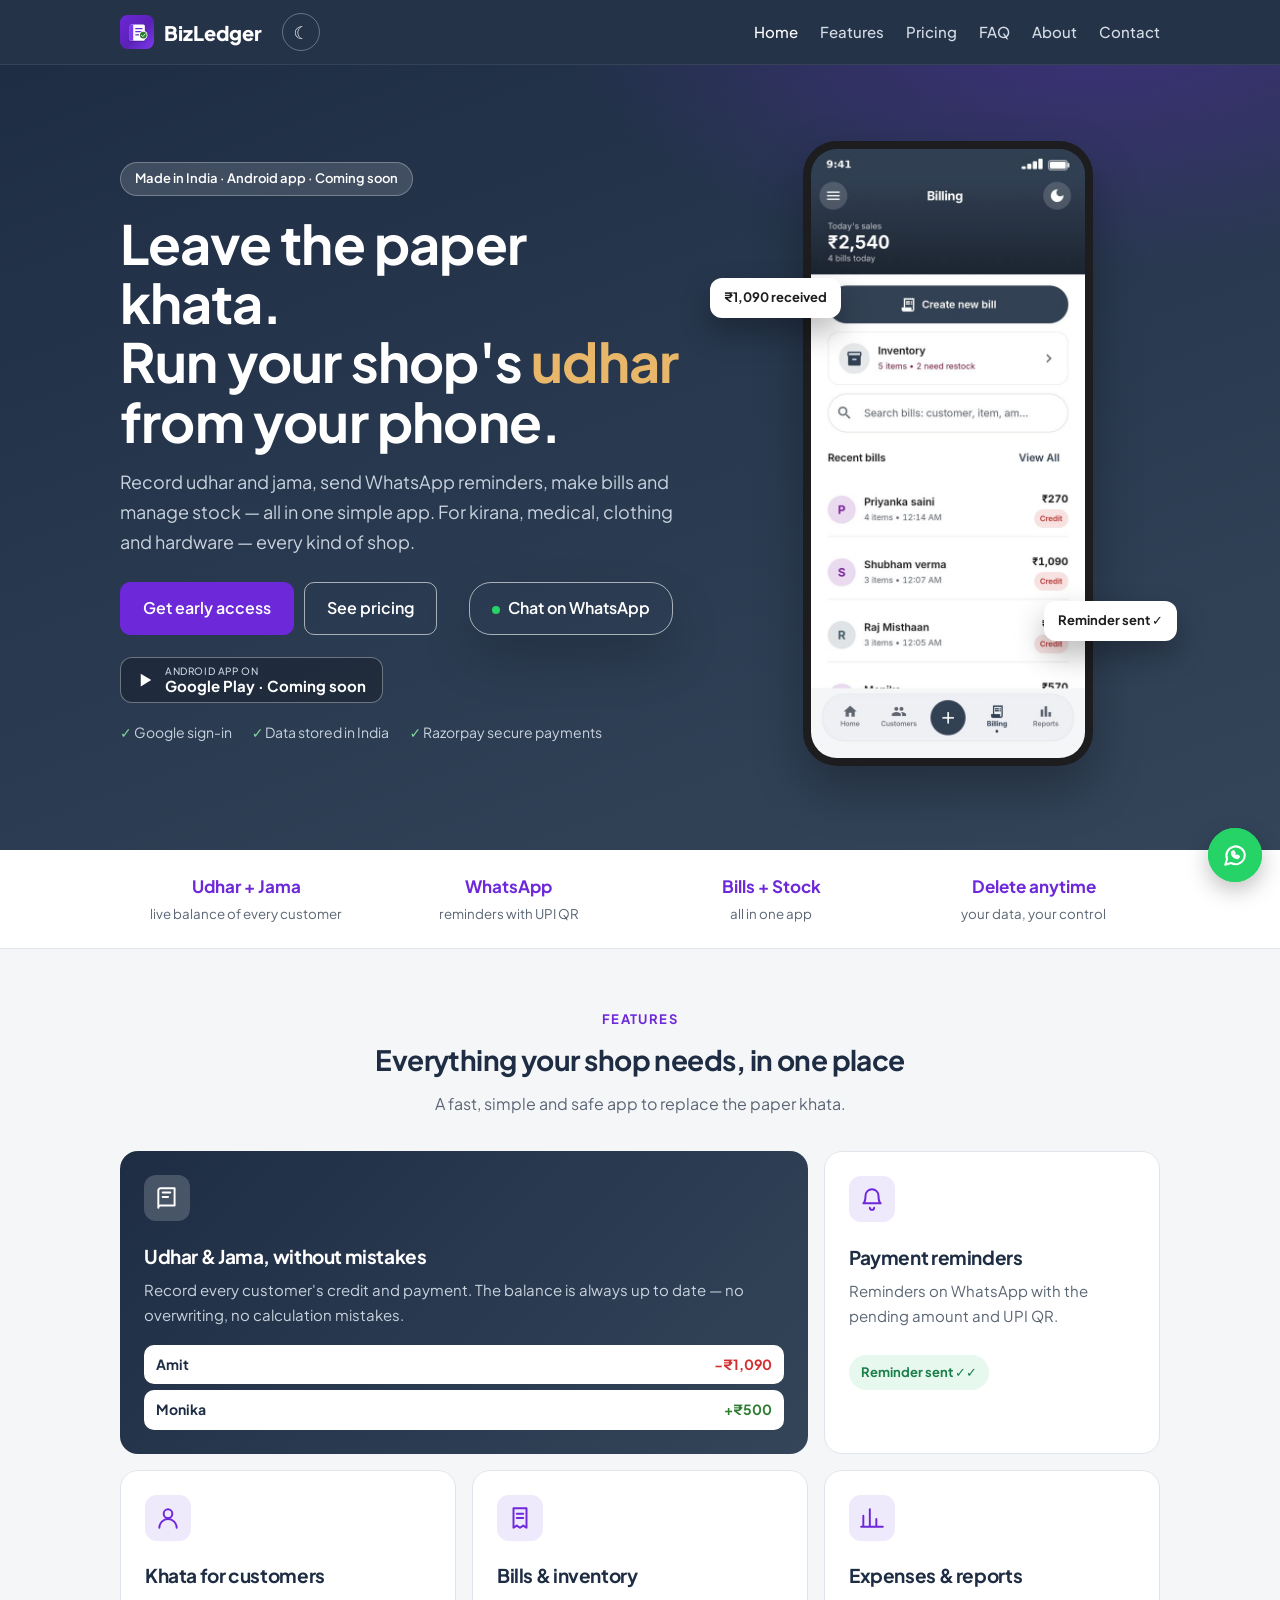
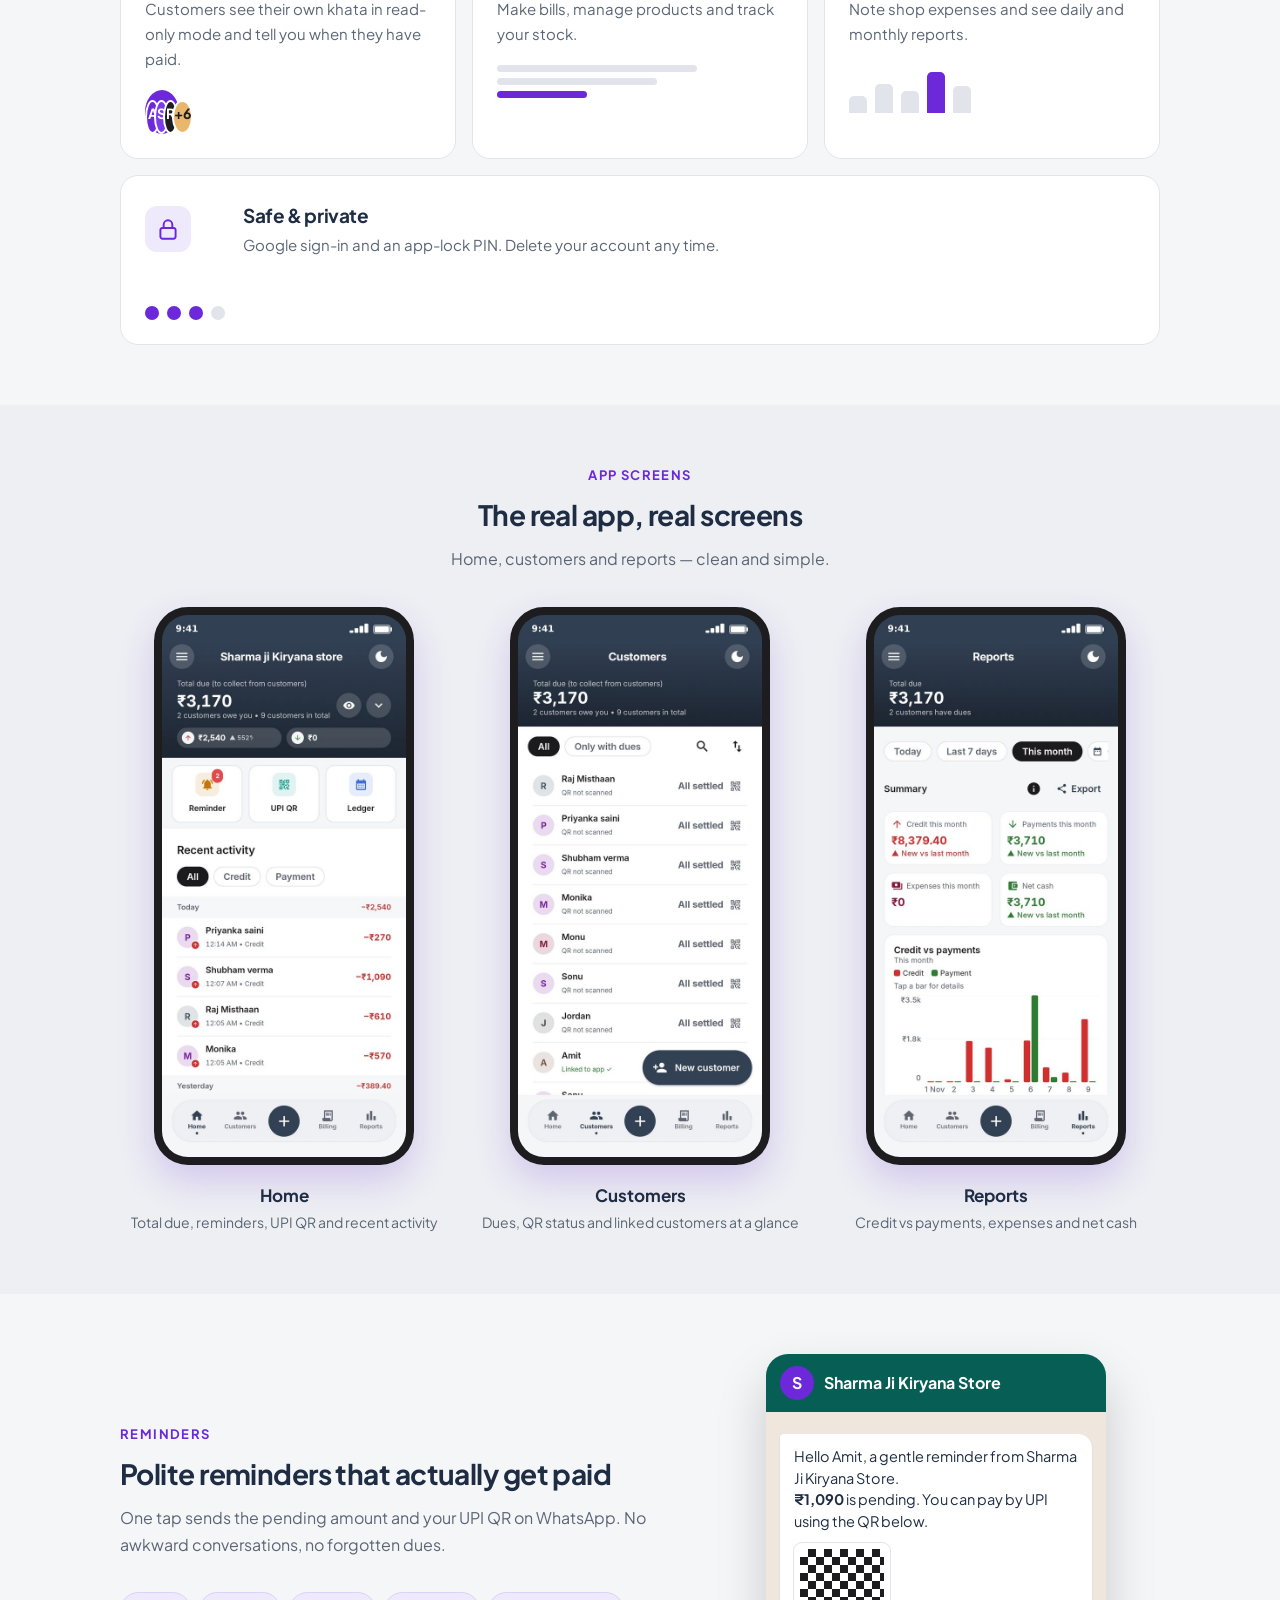
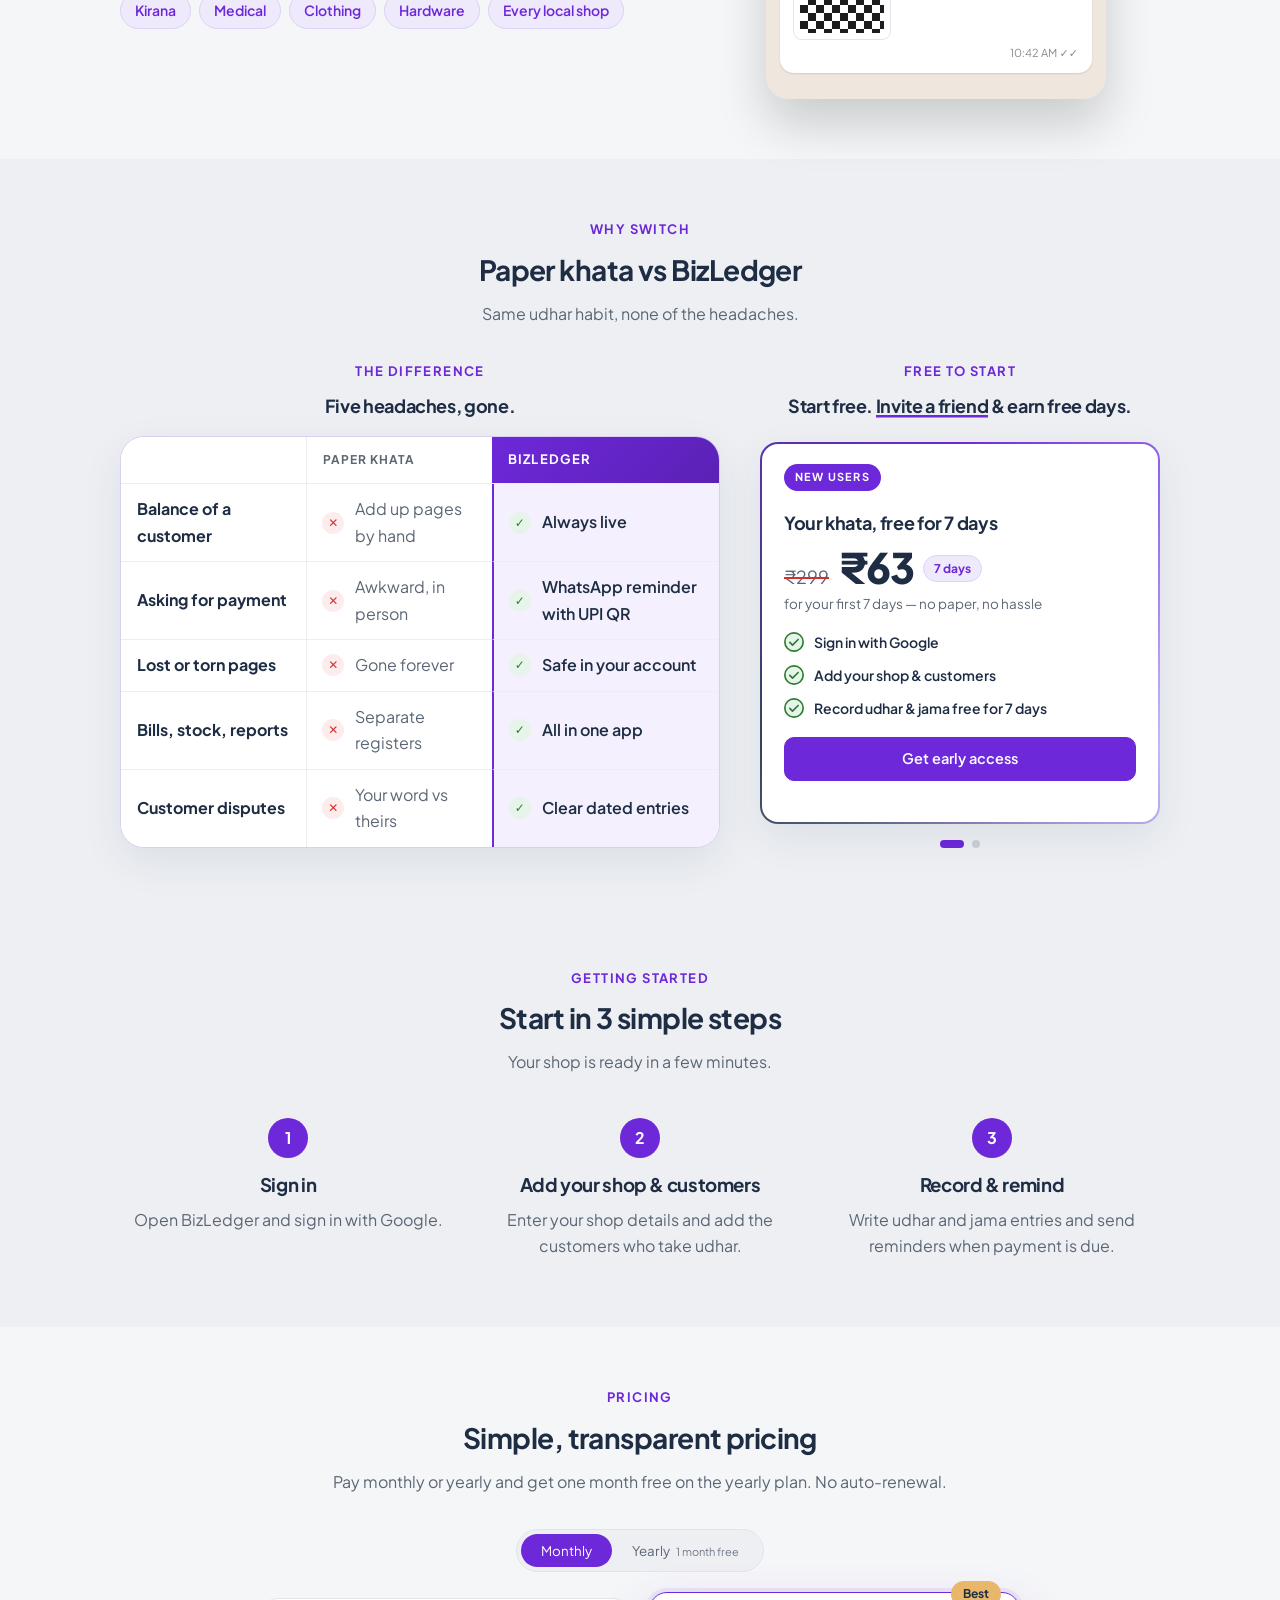
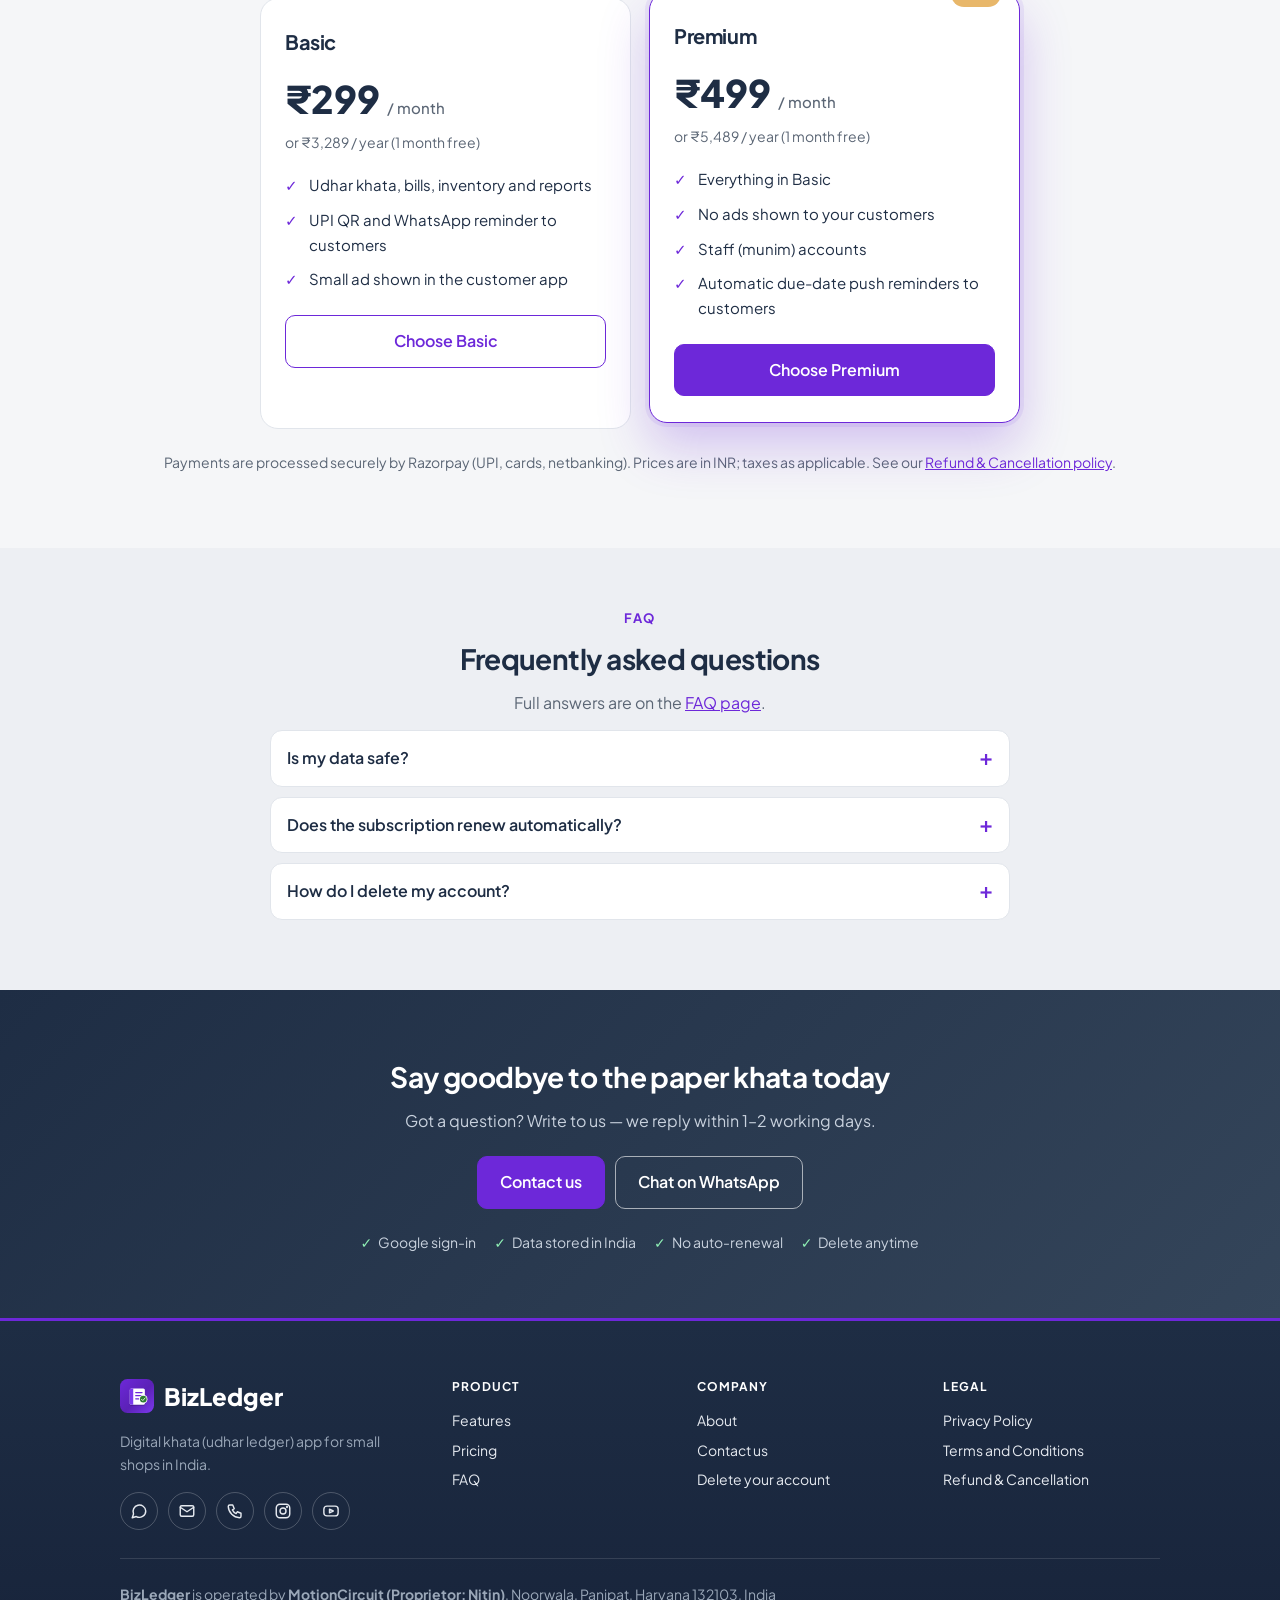
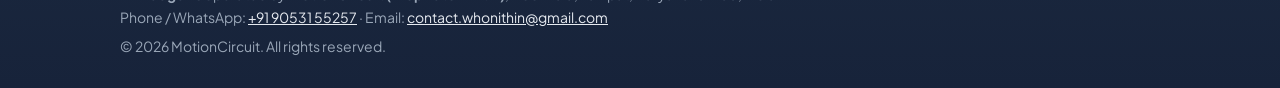
==== commit 89ecfb2a: "Add files via upload" ====
--- a/index.html
+++ b/index.html
@@ -36,7 +36,7 @@
     <span class="pill2">Made in India &middot; Android app &middot; Coming soon</span>
     <h1>Leave the paper khata.<br>Run your shop's <span class="hl">udhar</span> from your phone.</h1>
     <p class="lead2">Record udhar and jama, send WhatsApp reminders, make bills and manage stock &mdash; all in one simple app. For kirana, medical, clothing and hardware &mdash; every kind of shop.</p>
-    <div class="cta"><a class="btn w" href="contact.html">Get early access</a><a class="btn ghost2" href="#pricing">See pricing</a></div>
+    <div class="cta"><a class="btn w" href="contact.html">Get early access</a><a class="btn ghost2" href="#pricing">See pricing</a><a class="btn ghost2 wa" href="https://wa.me/919053155257" target="_blank" rel="noopener">Chat on WhatsApp</a></div>
     <span class="gp"><svg viewBox="0 0 24 24" width="18" height="18" fill="currentColor"><path d="M5 3.5v17l14-8.5z"/></svg><span><small>Android app on</small>Google Play &middot; Coming soon</span></span>
     <ul class="trust2"><li>Google sign-in</li><li>Data stored in India</li><li>Razorpay secure payments</li></ul>
   </div>
@@ -82,9 +82,12 @@
   <div class="rv d1"><div class="wa"><div class="wah"><i>S</i><b>Sharma Ji Kiryana Store</b></div>
     <div class="bub">Hello Amit, a gentle reminder from Sharma Ji Kiryana Store.<br><b>&#8377;1,090</b> is pending. You can pay by UPI using the QR below.<div class="qr"></div><small>10:42 AM &#10003;&#10003;</small></div></div></div>
 </div></section>
-<section class="soft" id="why"><div class="wrap duo">
+<section class="soft" id="why"><div class="wrap">
+  <div class="why-head"><span class="eyebrow">Why switch</span><h2>Paper khata vs BizLedger</h2><p class="sub">Same udhar habit, none of the headaches.</p></div>
+  <div class="duo">
   <div class="duo-l">
-    <span class="eyebrow">Why switch</span><h2>Paper khata vs BizLedger</h2><p class="sub">Same udhar habit, none of the headaches.</p>
+    <span class="eyebrow">The difference</span>
+    <h3 class="duo-t">Five headaches, gone.</h3>
     <div class="tw"><table class="cmp"><tr><th></th><th>Paper khata</th><th>BizLedger</th></tr>
   <tr><td>Balance of a customer</td><td>Add up pages by hand</td><td>Always live</td></tr>
   <tr><td>Asking for payment</td><td>Awkward, in person</td><td>WhatsApp reminder with UPI QR</td></tr>
@@ -130,6 +133,7 @@
     </div>
     <div class="dots" aria-hidden="true"><i></i><i></i></div>
   </div>
+  </div>
 </div></section>
 <section class="soft"><div class="wrap">
   <span class="eyebrow">Getting started</span>
@@ -166,7 +170,8 @@
 <section class="band"><div class="wrap center">
   <h2>Say goodbye to the paper khata today</h2>
   <p>Got a question? Write to us &mdash; we reply within 1&ndash;2 working days.</p>
-  <a class="btn w" href="contact.html">Contact us</a>
+  <div class="cta2"><a class="btn w" href="contact.html">Contact us</a><a class="btn ghost2" href="https://wa.me/919053155257" target="_blank" rel="noopener">Chat on WhatsApp</a></div>
+  <ul class="badges"><li>Google sign-in</li><li>Data stored in India</li><li>No auto-renewal</li><li>Delete anytime</li></ul>
 </div></section>
 </main>
 <footer class="foot"><div class="wrap">
--- a/style.css
+++ b/style.css
@@ -503,3 +503,63 @@
 [data-theme=dark] .dots i{background:#3A465B}
 @media(max-width:900px){.duo{grid-template-columns:1fr;gap:34px}.duo-r{max-width:440px;margin:0 auto;width:100%}}
 @media(prefers-reduced-motion:reduce){.flip{display:block}.face{display:block;margin-bottom:16px}.face.f1,.face.f2{transform:none!important;animation:none!important}.dots{display:none}}
+
+/* ===== v13 comparison table: clear two-column design ===== */
+.tw{border-radius:18px;box-shadow:0 12px 34px rgba(30,45,68,.08);border:1px solid var(--line);background:#fff}
+.cmp{border-collapse:separate;border-spacing:0;font-size:15px}
+.cmp th,.cmp td{border-bottom:1px solid #EBEEF3;padding:15px 16px;vertical-align:middle}
+.cmp tr:last-child td{border-bottom:0}
+.cmp th{font-size:12px;letter-spacing:1px;padding:16px;background:#fff;color:var(--muted)}
+.cmp td:first-child{font-weight:700;color:var(--head);width:31%;background:#fff}
+/* paper khata column */
+.cmp th:nth-child(2),.cmp td:nth-child(2){background:#fff;color:var(--muted);border-left:1px solid #EBEEF3;width:31%}
+.cmp td:nth-child(2),.cmp td:nth-child(3){position:relative;padding-left:46px}
+.cmp td:nth-child(2)::before,.cmp td:nth-child(3)::before{position:absolute;left:15px;top:50%;transform:translateY(-50%);width:22px;height:22px;border-radius:50%;display:flex;align-items:center;justify-content:center;font-size:12px;font-weight:800;line-height:1}
+.cmp td:nth-child(2)::before{content:"\2715";background:#FDECEC;color:var(--red)}
+/* BizLedger column: highlighted, clear divider */
+.cmp th:last-child{background:linear-gradient(135deg,#6D28D9,#5B21B6);color:#fff;font-size:13px;letter-spacing:1.2px;border-left:0}
+.cmp td:last-child{background:#F4F0FD;color:var(--head);font-weight:600;border-left:2px solid #6D28D9}
+.cmp td:nth-child(3)::before{content:"\2713";background:#E6F4EA;color:var(--green)}
+.cmp tr:not(:first-child):hover td{background:#FAFAFC}
+.cmp tr:not(:first-child):hover td:last-child{background:#ECE5FB}
+@media(max-width:560px){.cmp{font-size:13.5px}.cmp th,.cmp td{padding:12px 10px}.cmp td:nth-child(2),.cmp td:nth-child(3){padding-left:36px}.cmp td:nth-child(2)::before,.cmp td:nth-child(3)::before{left:9px;width:19px;height:19px;font-size:11px}}
+/* dark mode */
+[data-theme=dark] .tw{background:#16202F;box-shadow:0 12px 34px rgba(0,0,0,.35)}
+[data-theme=dark] .cmp th,[data-theme=dark] .cmp td,[data-theme=dark] .cmp td:first-child,[data-theme=dark] .cmp th:nth-child(2),[data-theme=dark] .cmp td:nth-child(2){background:#16202F;border-color:#26334A}
+[data-theme=dark] .cmp td:first-child{color:#fff}
+[data-theme=dark] .cmp td:last-child{background:#1D1836;color:#fff;border-left-color:#7C3AED}
+[data-theme=dark] .cmp th:last-child{background:linear-gradient(135deg,#6D28D9,#5B21B6);color:#fff}
+[data-theme=dark] .cmp td:nth-child(2)::before{background:#3A1C22}
+[data-theme=dark] .cmp td:nth-child(3)::before{background:#143824;color:#8FF0B5}
+[data-theme=dark] .cmp tr:not(:first-child):hover td{background:#1A2638}
+[data-theme=dark] .cmp tr:not(:first-child):hover td:last-child{background:#251D45}
+
+/* ===== Why-switch section: centered heading, equal columns, clear border ===== */
+.why-head{text-align:center;margin-bottom:34px}
+.why-head h2{text-align:center;margin-bottom:8px}
+.why-head .sub{text-align:center;margin:0 auto;max-width:520px}
+.duo{align-items:stretch}
+.duo-l{display:flex;flex-direction:column;min-width:0;text-align:center}
+.duo-l .eyebrow,.duo-l .duo-t{text-align:center}
+.duo-l .tw{flex:1;display:flex;border:1.5px solid #D9CFF3;border-radius:24px;box-shadow:0 14px 40px rgba(30,45,68,.08);overflow:hidden;background:#fff}
+.duo-l .tw .cmp{width:100%;height:100%}
+.duo-l .cmp th:last-child{border-top-right-radius:0}
+.duo-r .flip{flex:1}
+.duo-r{display:flex;flex-direction:column}
+.duo-r .flip,.duo-r .face{height:100%}
+[data-theme=dark] .duo-l .tw{border-color:#2E3A55}
+@media(max-width:900px){.duo-l{max-width:440px;margin:0 auto;width:100%}.duo-l .tw{overflow-x:auto}}
+
+/* ===== Polish pass ===== */
+.duo-l .cmp{font-size:16px}
+.duo-l .cmp th,.duo-l .cmp td{padding:12px 16px}
+.duo-l .cmp td:nth-child(2),.duo-l .cmp td:nth-child(3){padding-left:48px}
+.cmp td:nth-child(2)::before,.cmp td:nth-child(3)::before{transition:transform .25s,box-shadow .25s}
+.cmp tr:hover td:nth-child(3)::before{transform:translateY(-50%) scale(1.18);box-shadow:0 0 0 5px rgba(27,127,75,.15)}
+.cmp tr:hover td:nth-child(2)::before{transform:translateY(-50%) rotate(90deg)}
+.cmp td{transition:background .2s}
+.cta .wa::before{content:"";display:inline-block;width:8px;height:8px;border-radius:50%;background:#25D366;margin-right:8px}
+.cta2{display:flex;gap:10px;justify-content:center;flex-wrap:wrap}
+.badges{list-style:none;margin:22px 0 0;padding:0;display:flex;gap:10px 18px;justify-content:center;flex-wrap:wrap;font-size:14px;color:#C9D2DE}
+.badges li::before{content:"\2713";margin-right:6px;color:#8FF0B5;font-weight:800}
+@media(prefers-reduced-motion:reduce){.cmp td::before{transition:none!important}}
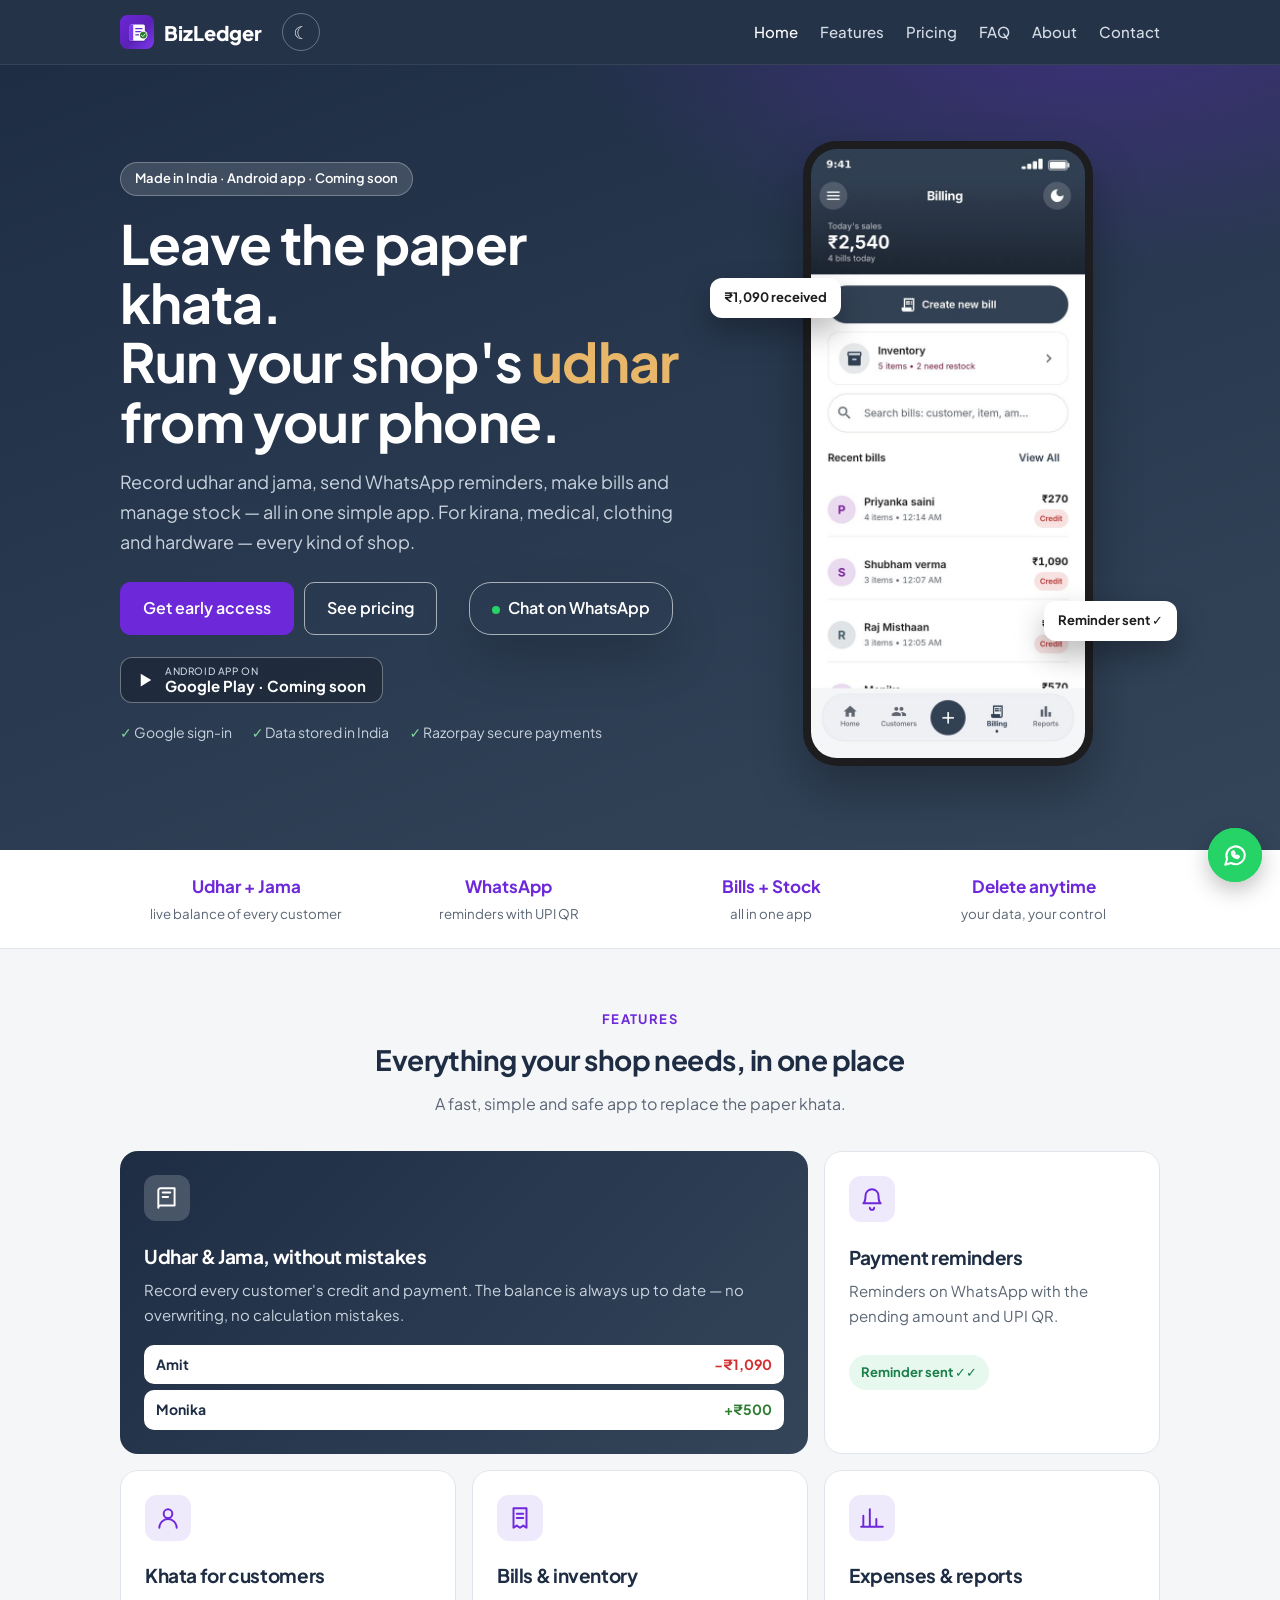
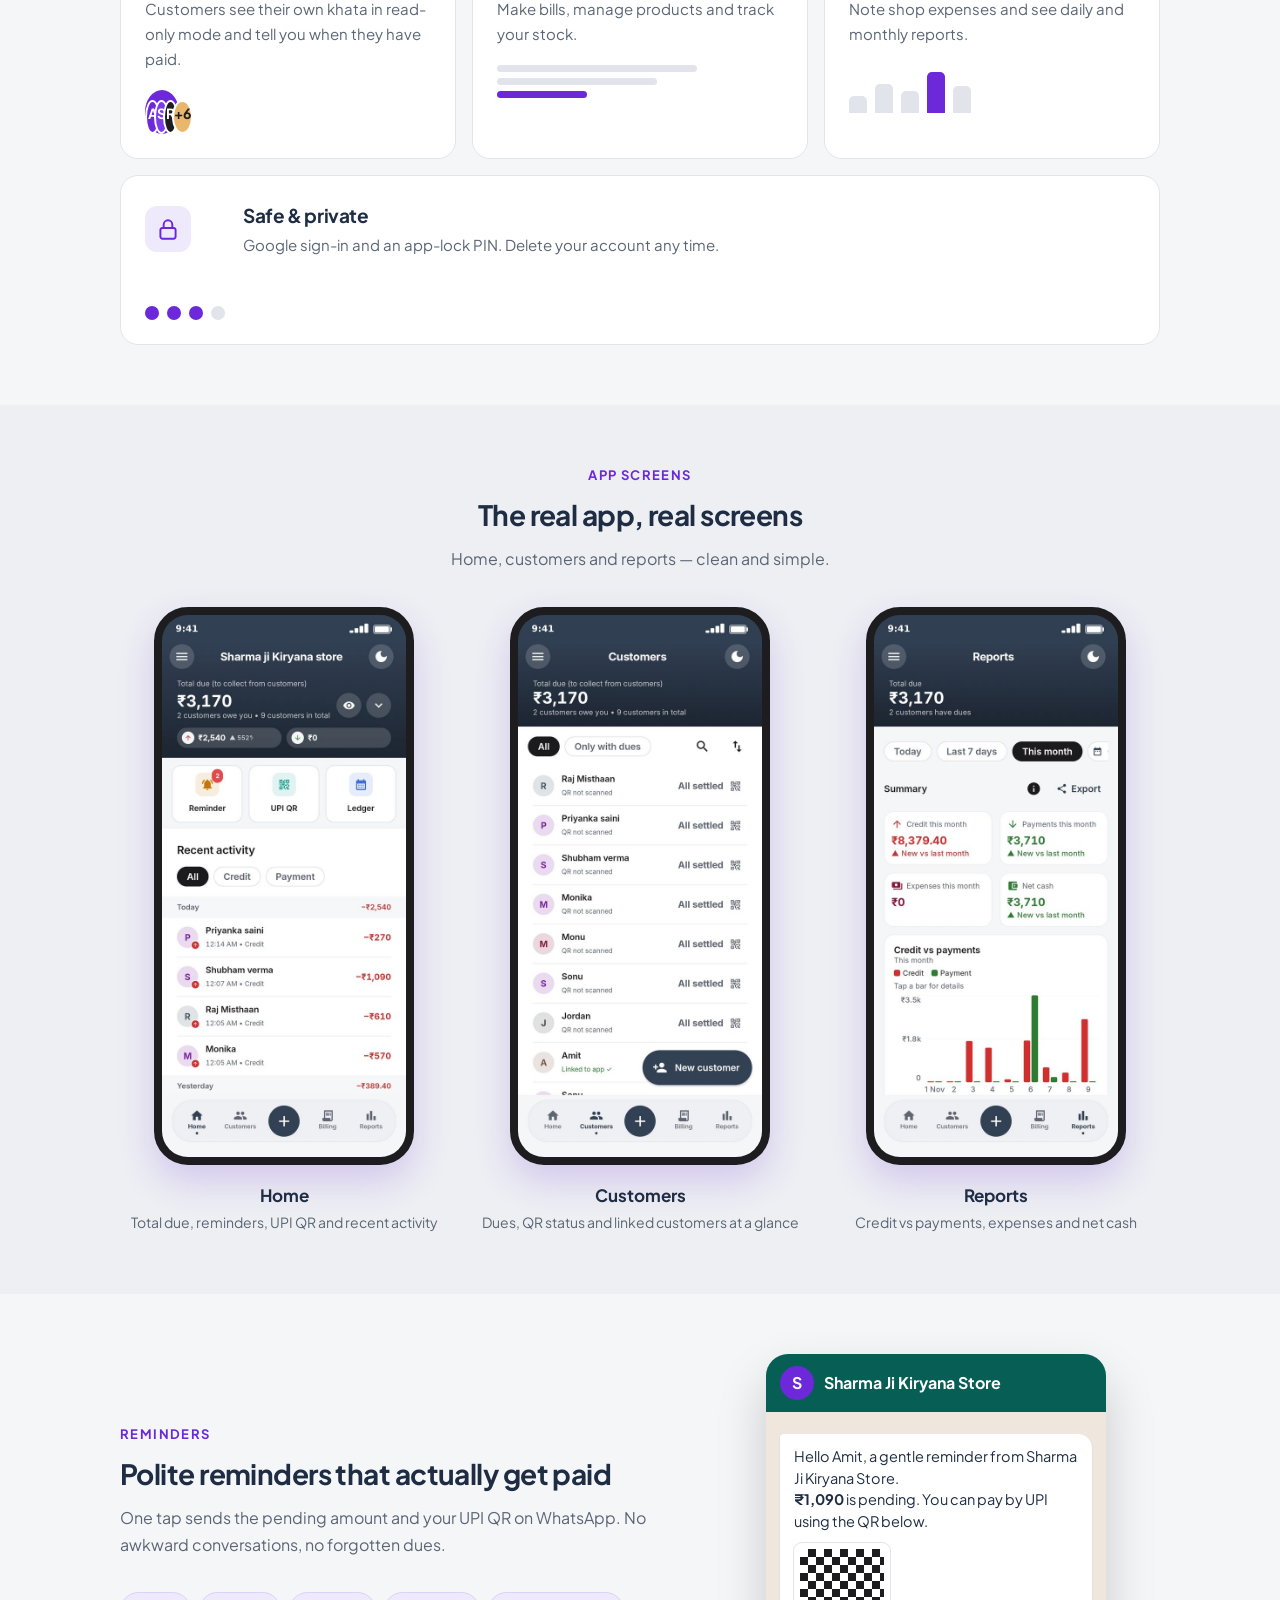
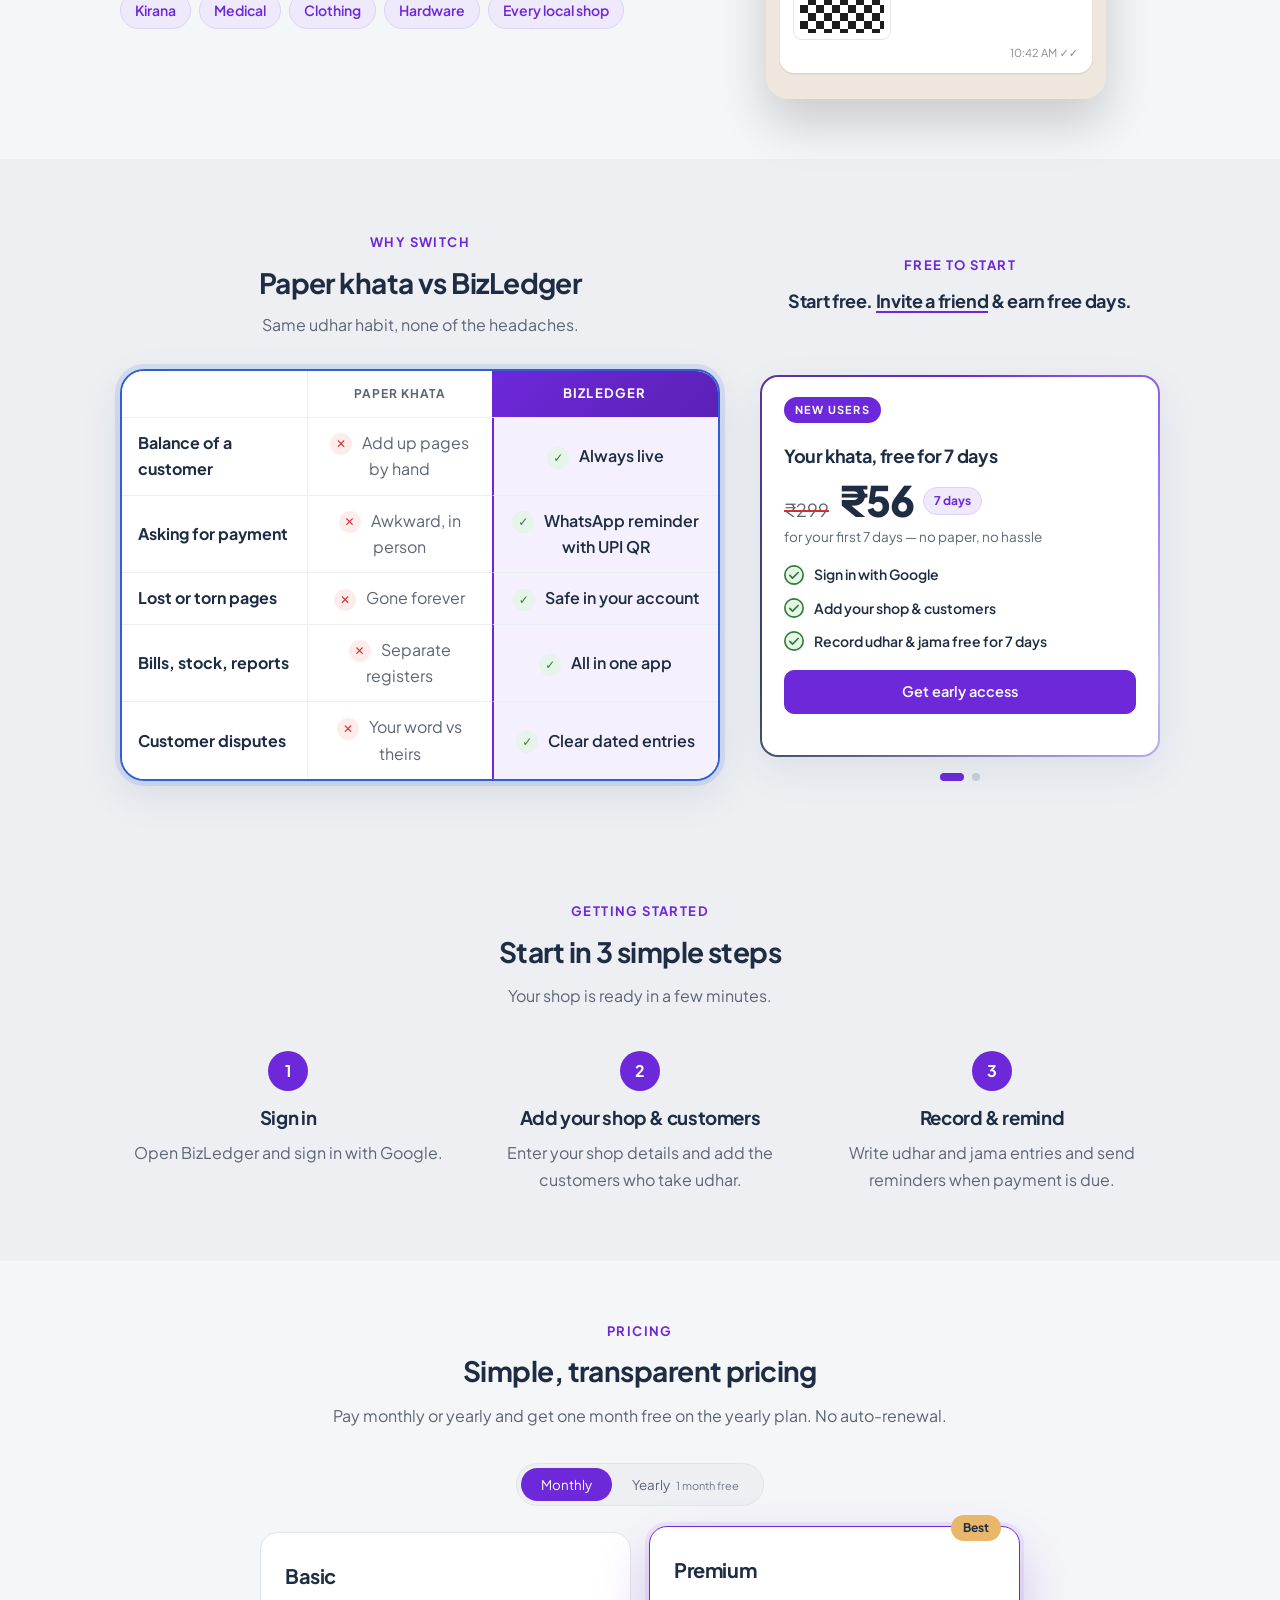
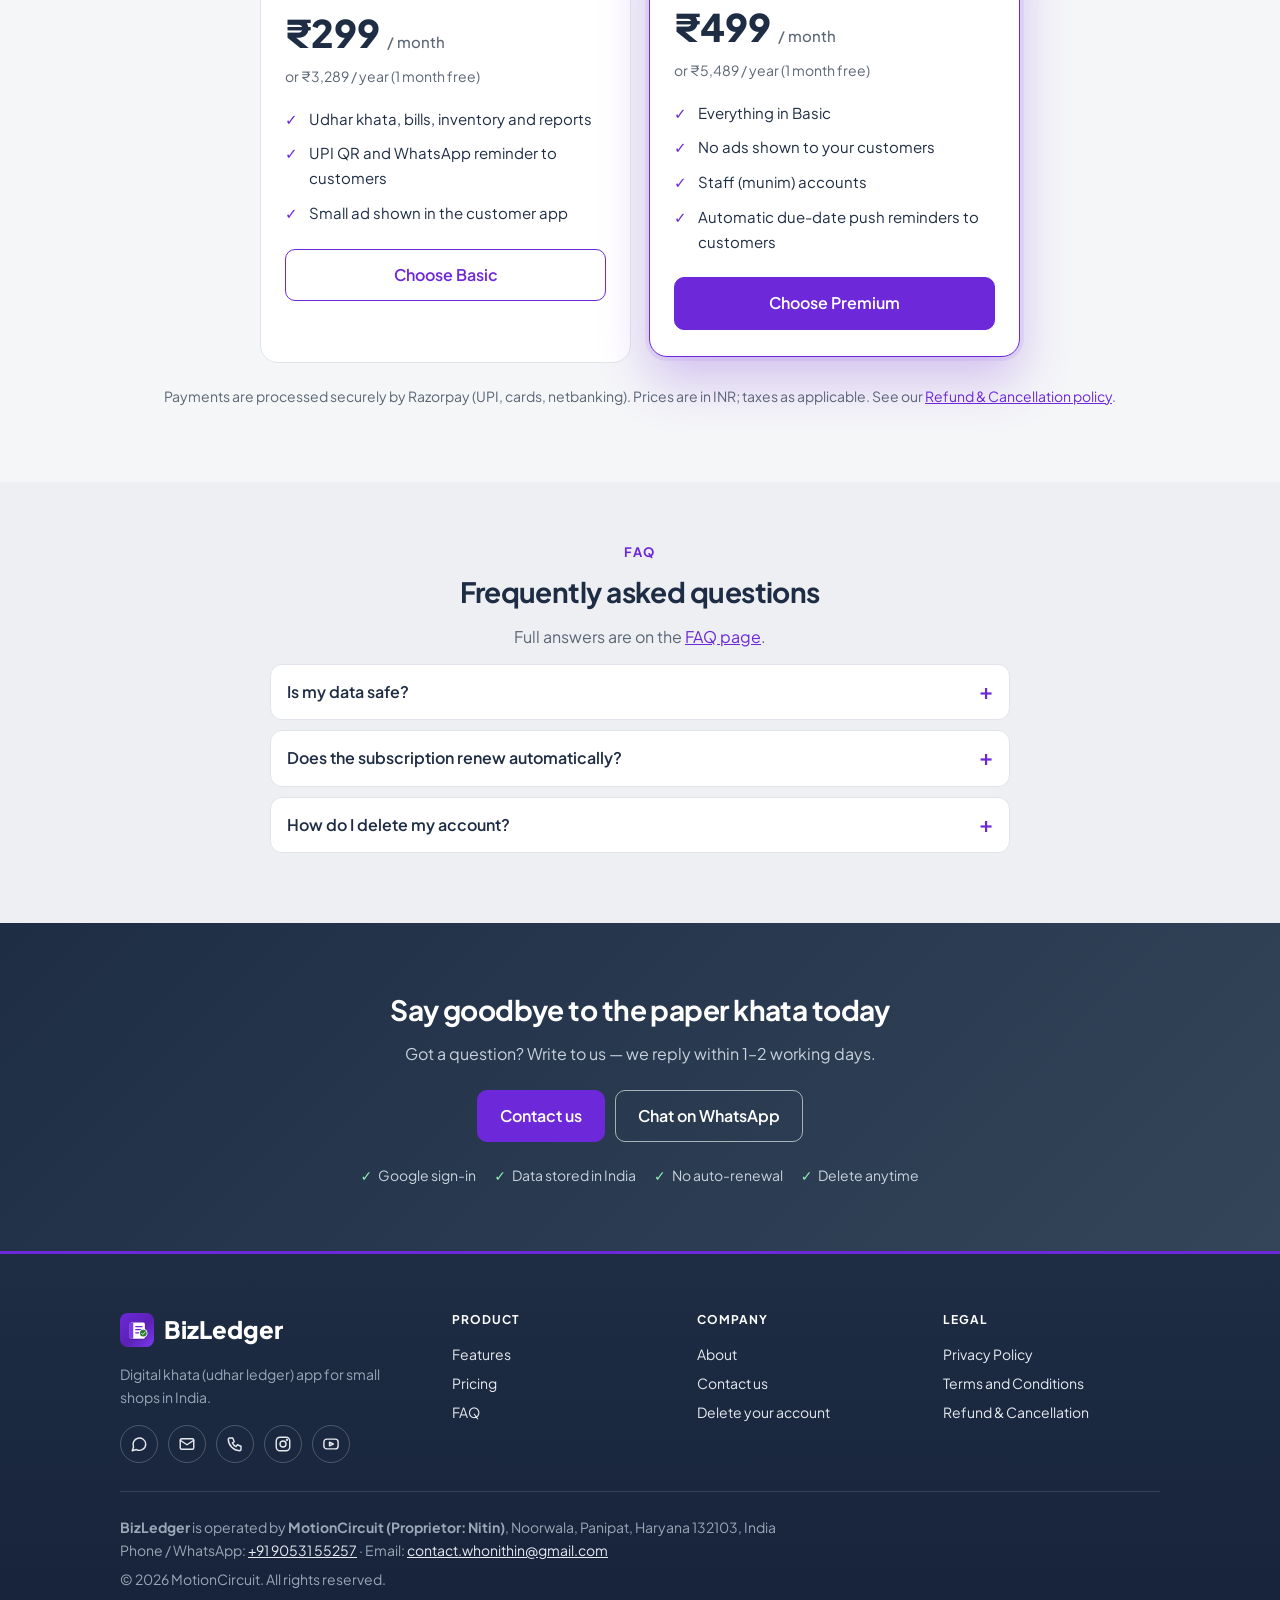
==== commit ad414d5b: "Add files via upload" ====
--- a/index.html
+++ b/index.html
@@ -83,11 +83,9 @@
     <div class="bub">Hello Amit, a gentle reminder from Sharma Ji Kiryana Store.<br><b>&#8377;1,090</b> is pending. You can pay by UPI using the QR below.<div class="qr"></div><small>10:42 AM &#10003;&#10003;</small></div></div></div>
 </div></section>
 <section class="soft" id="why"><div class="wrap">
-  <div class="why-head"><span class="eyebrow">Why switch</span><h2>Paper khata vs BizLedger</h2><p class="sub">Same udhar habit, none of the headaches.</p></div>
   <div class="duo">
   <div class="duo-l">
-    <span class="eyebrow">The difference</span>
-    <h3 class="duo-t">Five headaches, gone.</h3>
+    <div class="cap"><span class="eyebrow">Why switch</span><h2>Paper khata vs BizLedger</h2><p class="sub">Same udhar habit, none of the headaches.</p></div>
     <div class="tw"><table class="cmp"><tr><th></th><th>Paper khata</th><th>BizLedger</th></tr>
   <tr><td>Balance of a customer</td><td>Add up pages by hand</td><td>Always live</td></tr>
   <tr><td>Asking for payment</td><td>Awkward, in person</td><td>WhatsApp reminder with UPI QR</td></tr>
@@ -96,8 +94,7 @@
   <tr><td>Customer disputes</td><td>Your word vs theirs</td><td>Clear dated entries</td></tr></table></div>
   </div>
   <div class="duo-r rv" id="free">
-    <span class="eyebrow">Free to start</span>
-    <h3 class="duo-t">Start free. <span class="ul">Invite a friend</span> &amp; earn free days.</h3>
+    <div class="cap"><span class="eyebrow">Free to start</span><h3 class="duo-t">Start free. <span class="ul">Invite a friend</span> &amp; earn free days.</h3></div>
     <div class="flip">
       <div class="face f1"><article class="ocard glow">
       <span class="ribbon">New users</span>
--- a/style.css
+++ b/style.css
@@ -563,3 +563,37 @@
 .badges{list-style:none;margin:22px 0 0;padding:0;display:flex;gap:10px 18px;justify-content:center;flex-wrap:wrap;font-size:14px;color:#C9D2DE}
 .badges li::before{content:"\2713";margin-right:6px;color:#8FF0B5;font-weight:800}
 @media(prefers-reduced-motion:reduce){.cmp td::before{transition:none!important}}
+
+/* ===== Center column headers + cells (Paper khata / BizLedger) ===== */
+.duo-l .cmp th:nth-child(2),.duo-l .cmp th:nth-child(3),
+.duo-l .cmp td:nth-child(2),.duo-l .cmp td:nth-child(3){text-align:center}
+.duo-l .cmp td:nth-child(2),.duo-l .cmp td:nth-child(3){padding-left:16px;padding-right:16px}
+.duo-l .cmp td:nth-child(2)::before,.duo-l .cmp td:nth-child(3)::before{position:static;display:inline-flex;vertical-align:middle;margin-right:10px;transform:none;top:auto;left:auto}
+.duo-l .cmp tr:hover td:nth-child(3)::before{transform:scale(1.18)}
+.duo-l .cmp tr:hover td:nth-child(2)::before{transform:rotate(90deg)}
+.duo-l .cmp th:first-child,.duo-l .cmp td:first-child{text-align:left}
+@media(max-width:560px){.duo-l .cmp td:nth-child(2),.duo-l .cmp td:nth-child(3){padding-left:8px;padding-right:8px}.duo-l .cmp td:nth-child(2)::before,.duo-l .cmp td:nth-child(3)::before{margin-right:6px}}
+
+/* ===== FORCE: visible border + equal height (overrides any later theme rules) ===== */
+.duo{align-items:stretch!important}
+.duo-l,.duo-r{display:flex!important;flex-direction:column!important;align-self:stretch!important}
+.duo-l .tw{
+  flex:1 1 auto!important;display:flex!important;
+  border:2px solid #2F5FD8!important;
+  border-radius:24px!important;
+  box-shadow:0 0 0 5px rgba(47,95,216,.12),0 14px 40px rgba(30,45,68,.10)!important;
+  overflow:hidden!important;background:#fff!important;
+}
+.duo-l .tw .cmp{width:100%!important;height:100%!important}
+.duo-r .flip{flex:1 1 auto!important;display:grid!important}
+.duo-r .face{height:100%!important}
+.duo-r .face .ocard{height:100%!important}
+[data-theme=dark] .duo-l .tw{border-color:#5B86F5!important;background:#16202F!important;box-shadow:0 0 0 5px rgba(91,134,245,.15),0 14px 40px rgba(0,0,0,.35)!important}
+
+/* ===== Captions: heading centered over the table, equal cap height in both columns ===== */
+.duo-l .cap,.duo-r .cap{display:flex;flex-direction:column;justify-content:center;align-items:center;text-align:center;margin-bottom:18px}
+@media(min-width:901px){.duo-l .cap,.duo-r .cap{min-height:132px}}
+.duo-l .cap h2{text-align:center!important;margin:0 0 6px}
+.duo-l .cap .sub{text-align:center!important;margin:0!important}
+.duo-l .cap .eyebrow,.duo-r .cap .eyebrow{text-align:center!important}
+.duo-r .cap .duo-t{margin:4px 0 0;text-align:center}
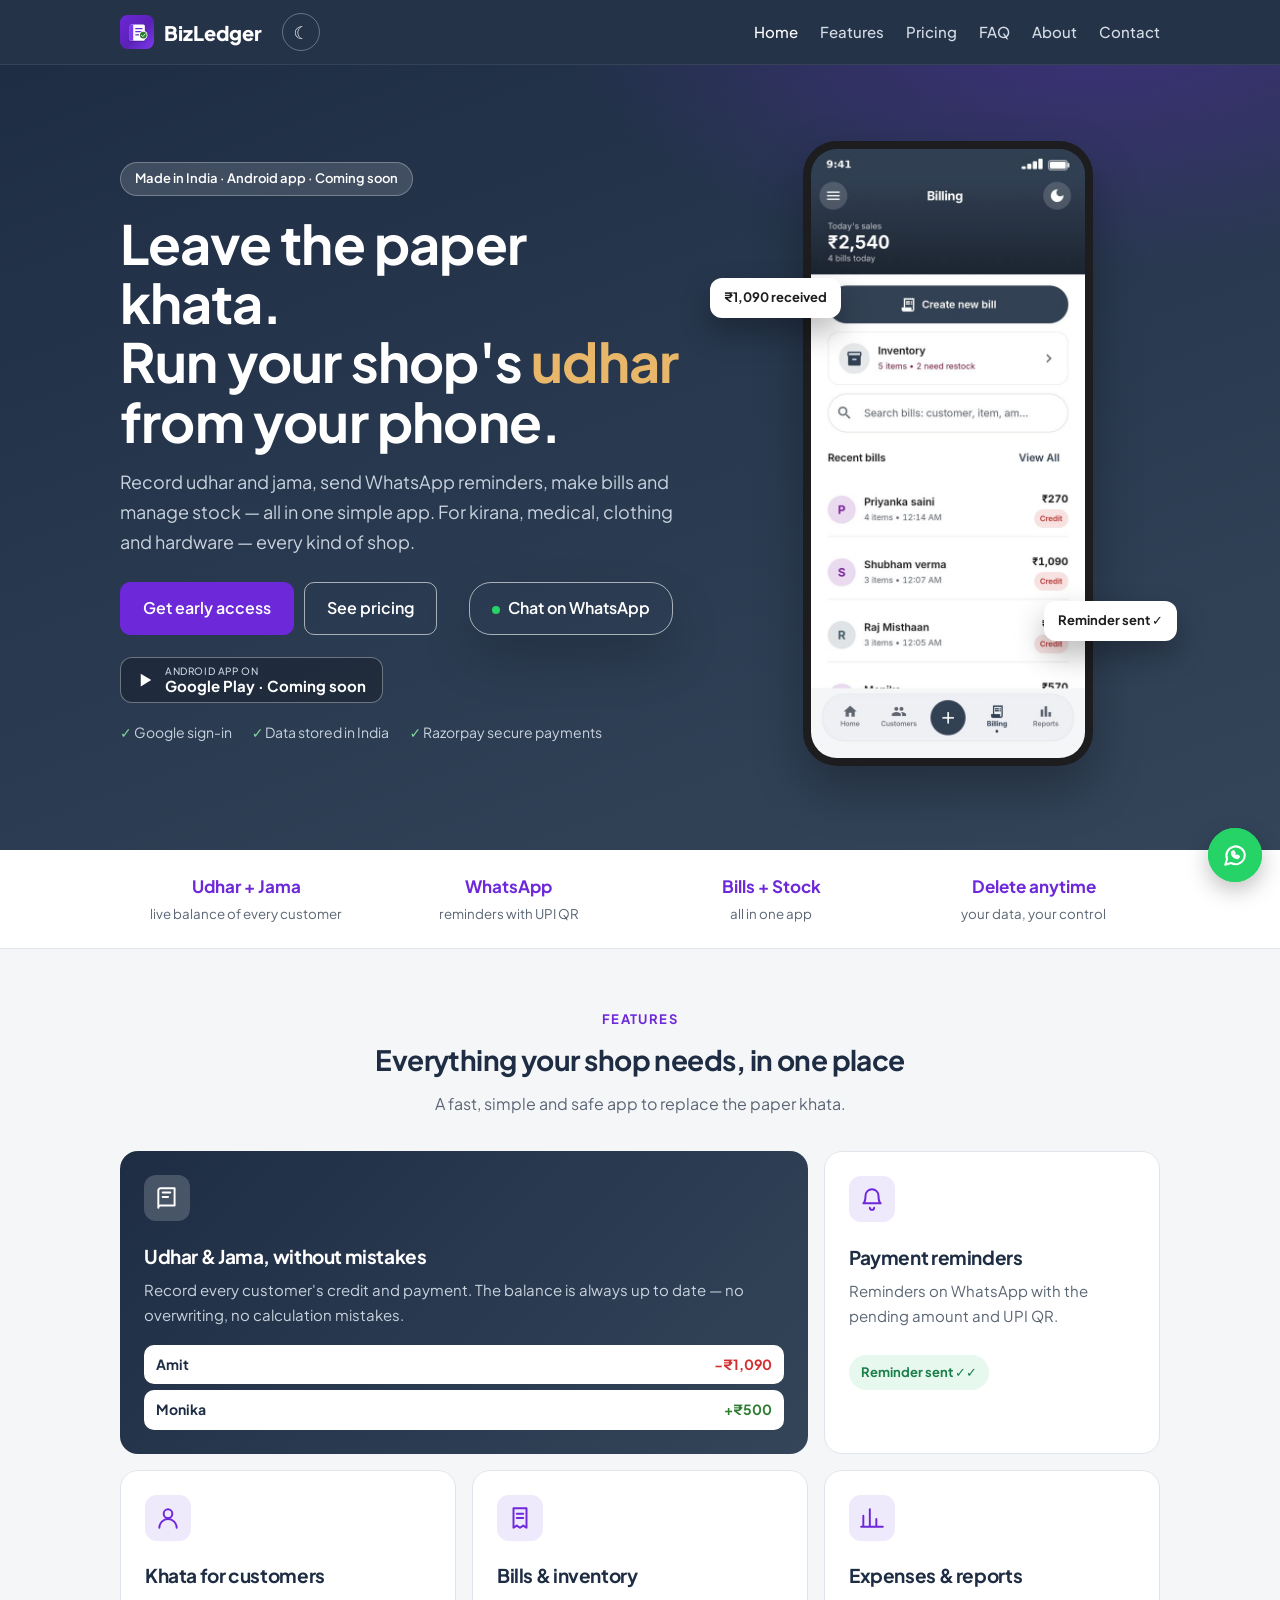
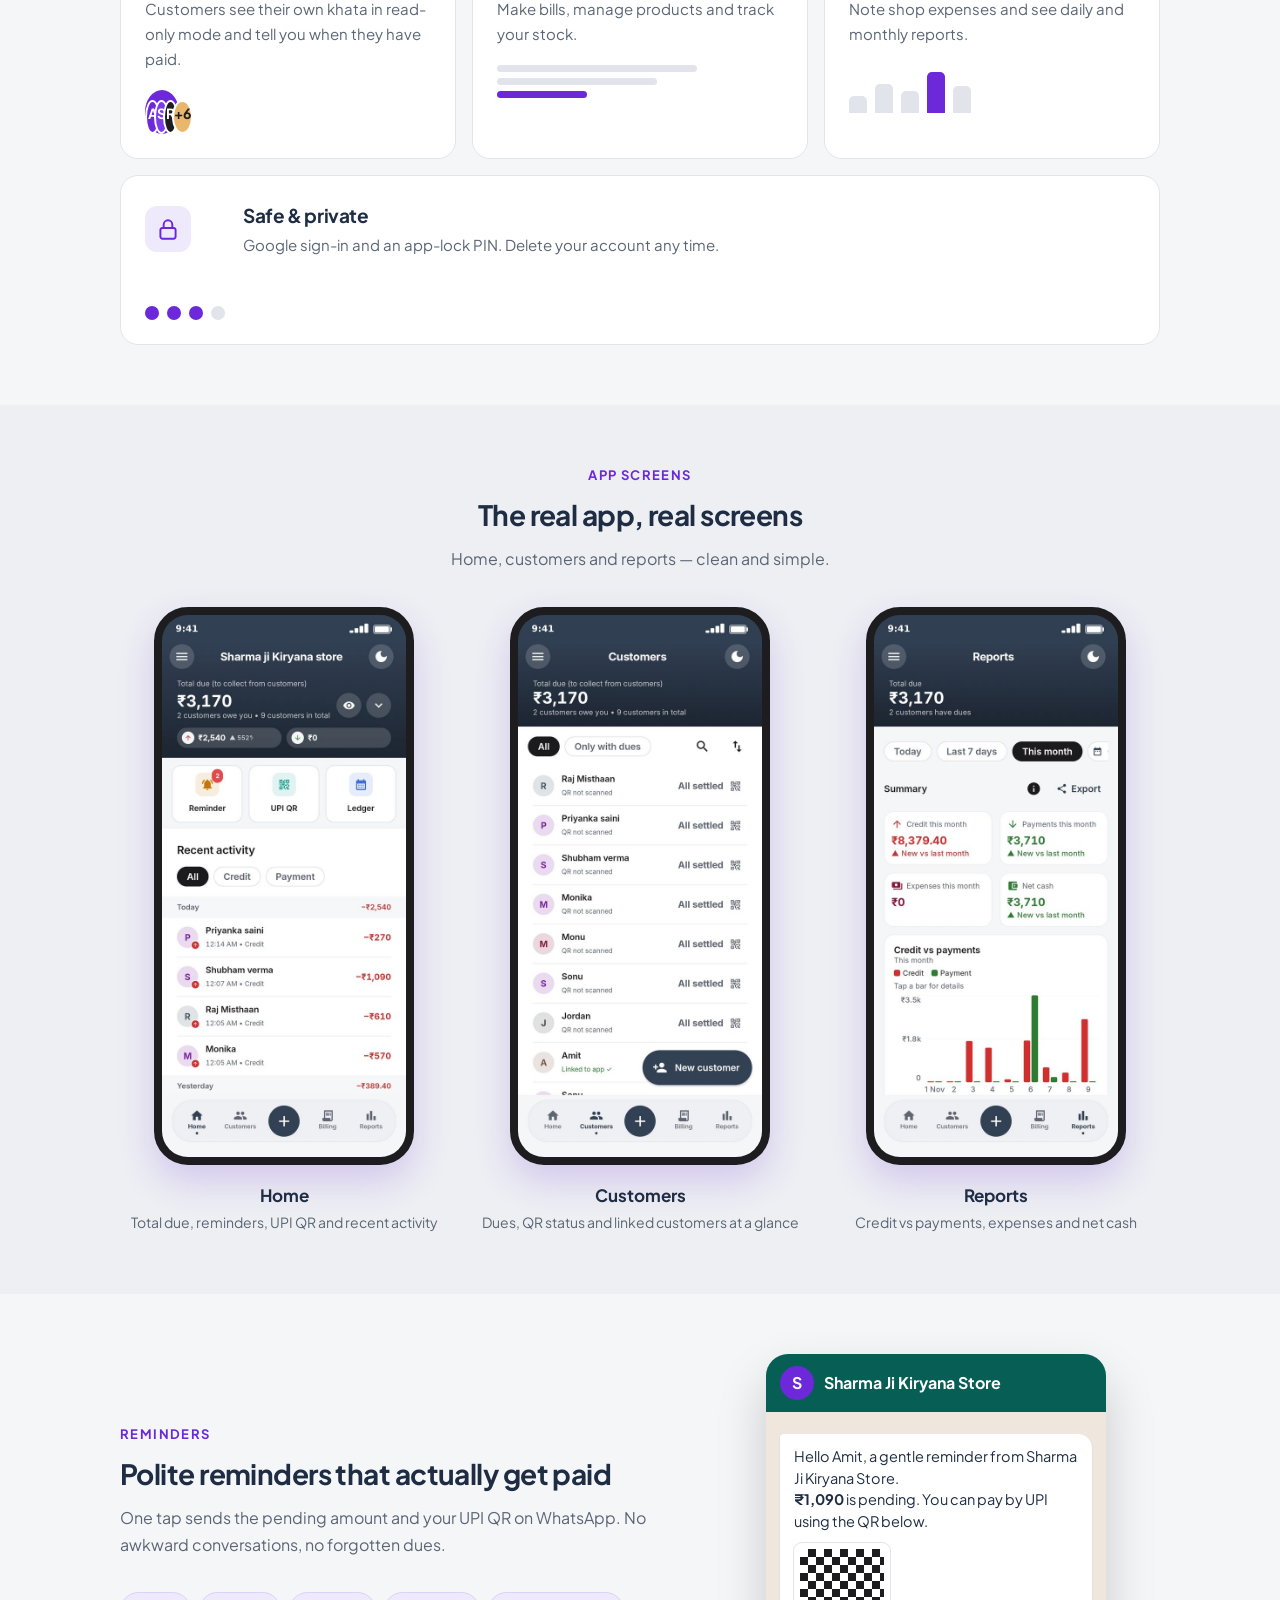
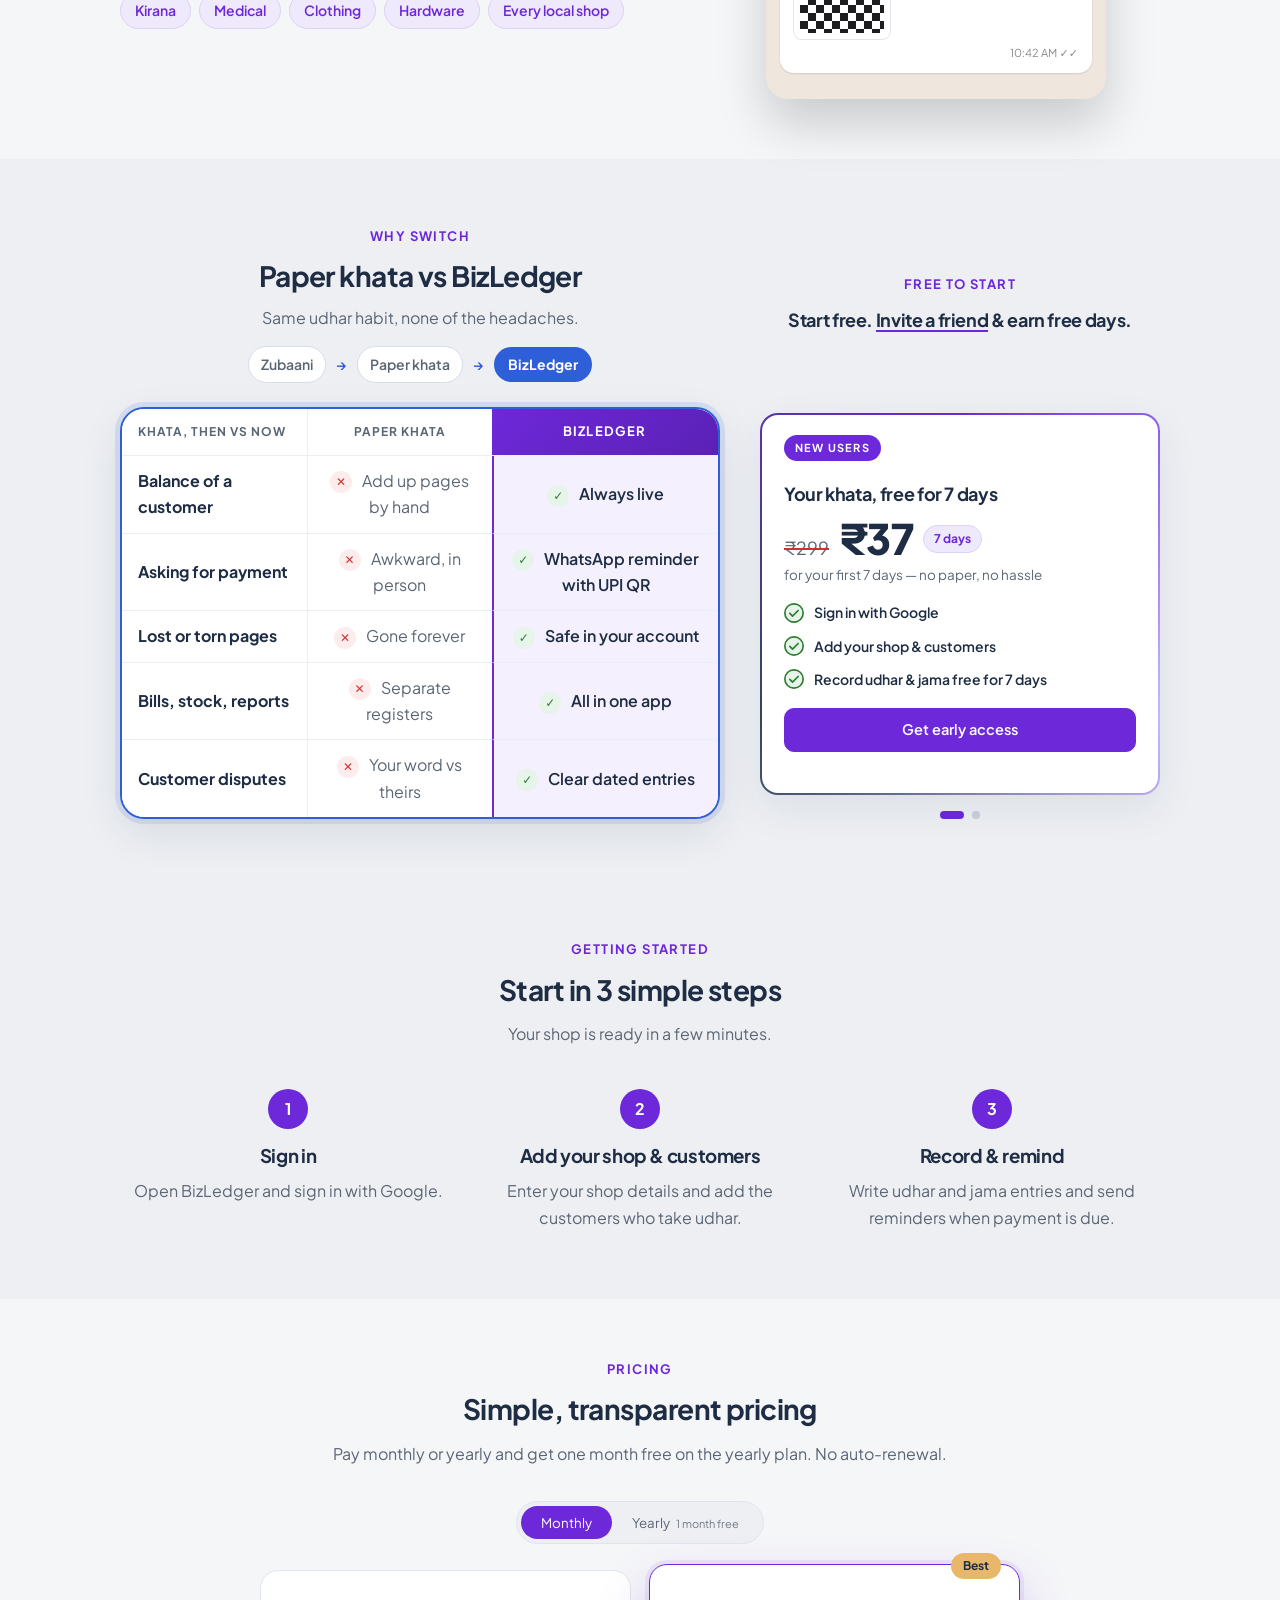
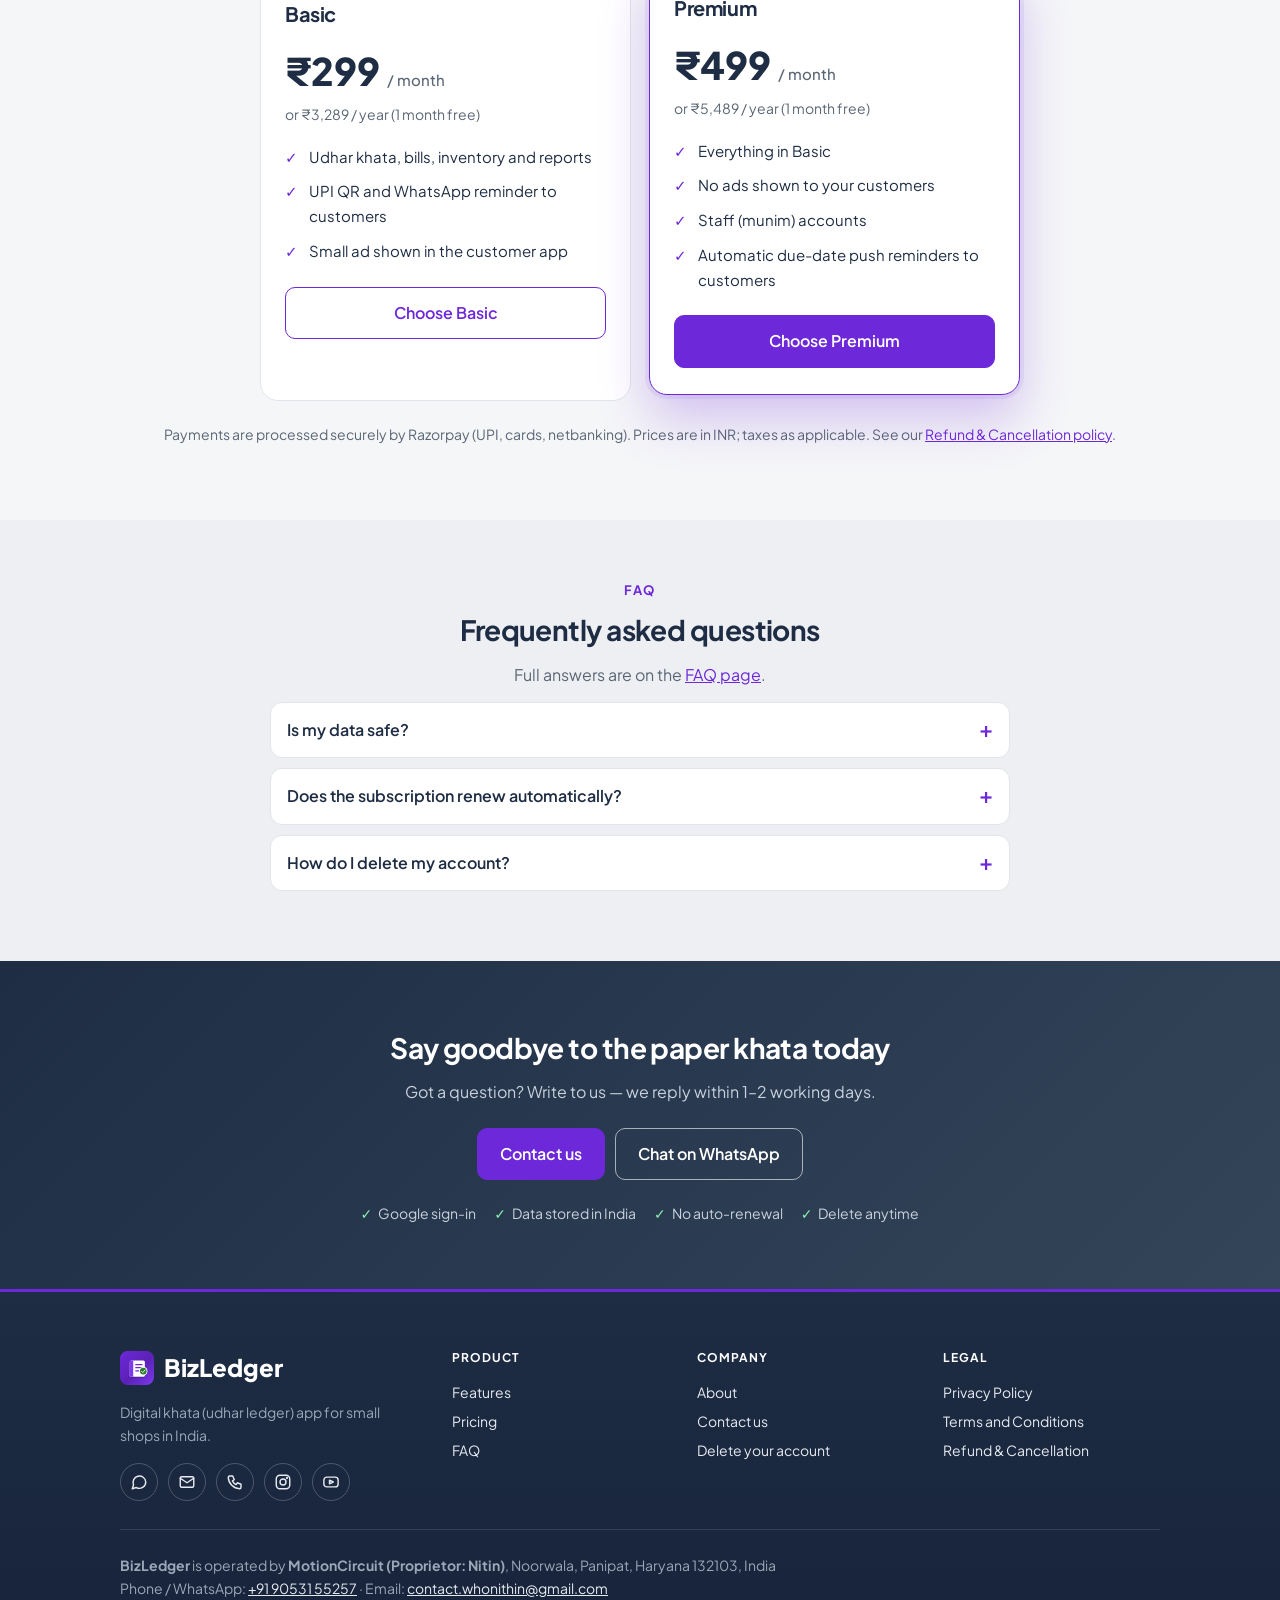
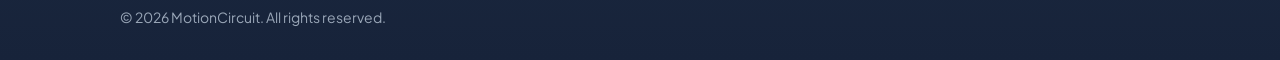
==== commit 0b4eb664: "Add files via upload" ====
--- a/index.html
+++ b/index.html
@@ -21,6 +21,14 @@
 <link rel="canonical" href="https://motioncircuit.github.io/bizledger/">
 <meta name="twitter:card" content="summary_large_image">
 <script type="application/ld+json">{"@context":"https://schema.org","@type":"SoftwareApplication","name":"BizLedger","operatingSystem":"Android","applicationCategory":"BusinessApplication","description":"Digital khata (udhar ledger) app for small shops in India.","offers":[{"@type":"Offer","name":"Basic","price":"299","priceCurrency":"INR"},{"@type":"Offer","name":"Premium","price":"499","priceCurrency":"INR"}],"publisher":{"@type":"Organization","name":"MotionCircuit","email":"contact.whonithin@gmail.com","telephone":"+919053155257"}}</script>
+<style>
+.evo{display:flex;gap:10px;align-items:center;justify-content:center;flex-wrap:wrap;margin-top:14px;font-size:14px;font-weight:600}
+.evo span{padding:6px 12px;border-radius:999px;border:1px solid #D5DCEB;color:var(--muted);background:#fff}
+.evo i{font-style:normal;color:#2F5FD8}
+.evo b{padding:6px 14px;border-radius:999px;background:#2F5FD8;color:#fff}
+[data-theme=dark] .evo span{background:#16202F;border-color:#26334A}
+@media(min-width:901px){.duo-l .cap,.duo-r .cap{min-height:170px}}
+</style>
 </head>
 <body>
 <header class="top"><div class="wrap bar">
@@ -85,8 +93,10 @@
 <section class="soft" id="why"><div class="wrap">
   <div class="duo">
   <div class="duo-l">
-    <div class="cap"><span class="eyebrow">Why switch</span><h2>Paper khata vs BizLedger</h2><p class="sub">Same udhar habit, none of the headaches.</p></div>
-    <div class="tw"><table class="cmp"><tr><th></th><th>Paper khata</th><th>BizLedger</th></tr>
+    <div class="cap"><span class="eyebrow">Why switch</span><h2>Paper khata vs BizLedger</h2><p class="sub">Same udhar habit, none of the headaches.</p>
+      <div class="evo"><span>Zubaani</span><i>&rarr;</i><span>Paper khata</span><i>&rarr;</i><b>BizLedger</b></div>
+    </div>
+    <div class="tw"><table class="cmp"><tr><th>Khata, then vs now</th><th>Paper khata</th><th>BizLedger</th></tr>
   <tr><td>Balance of a customer</td><td>Add up pages by hand</td><td>Always live</td></tr>
   <tr><td>Asking for payment</td><td>Awkward, in person</td><td>WhatsApp reminder with UPI QR</td></tr>
   <tr><td>Lost or torn pages</td><td>Gone forever</td><td>Safe in your account</td></tr>
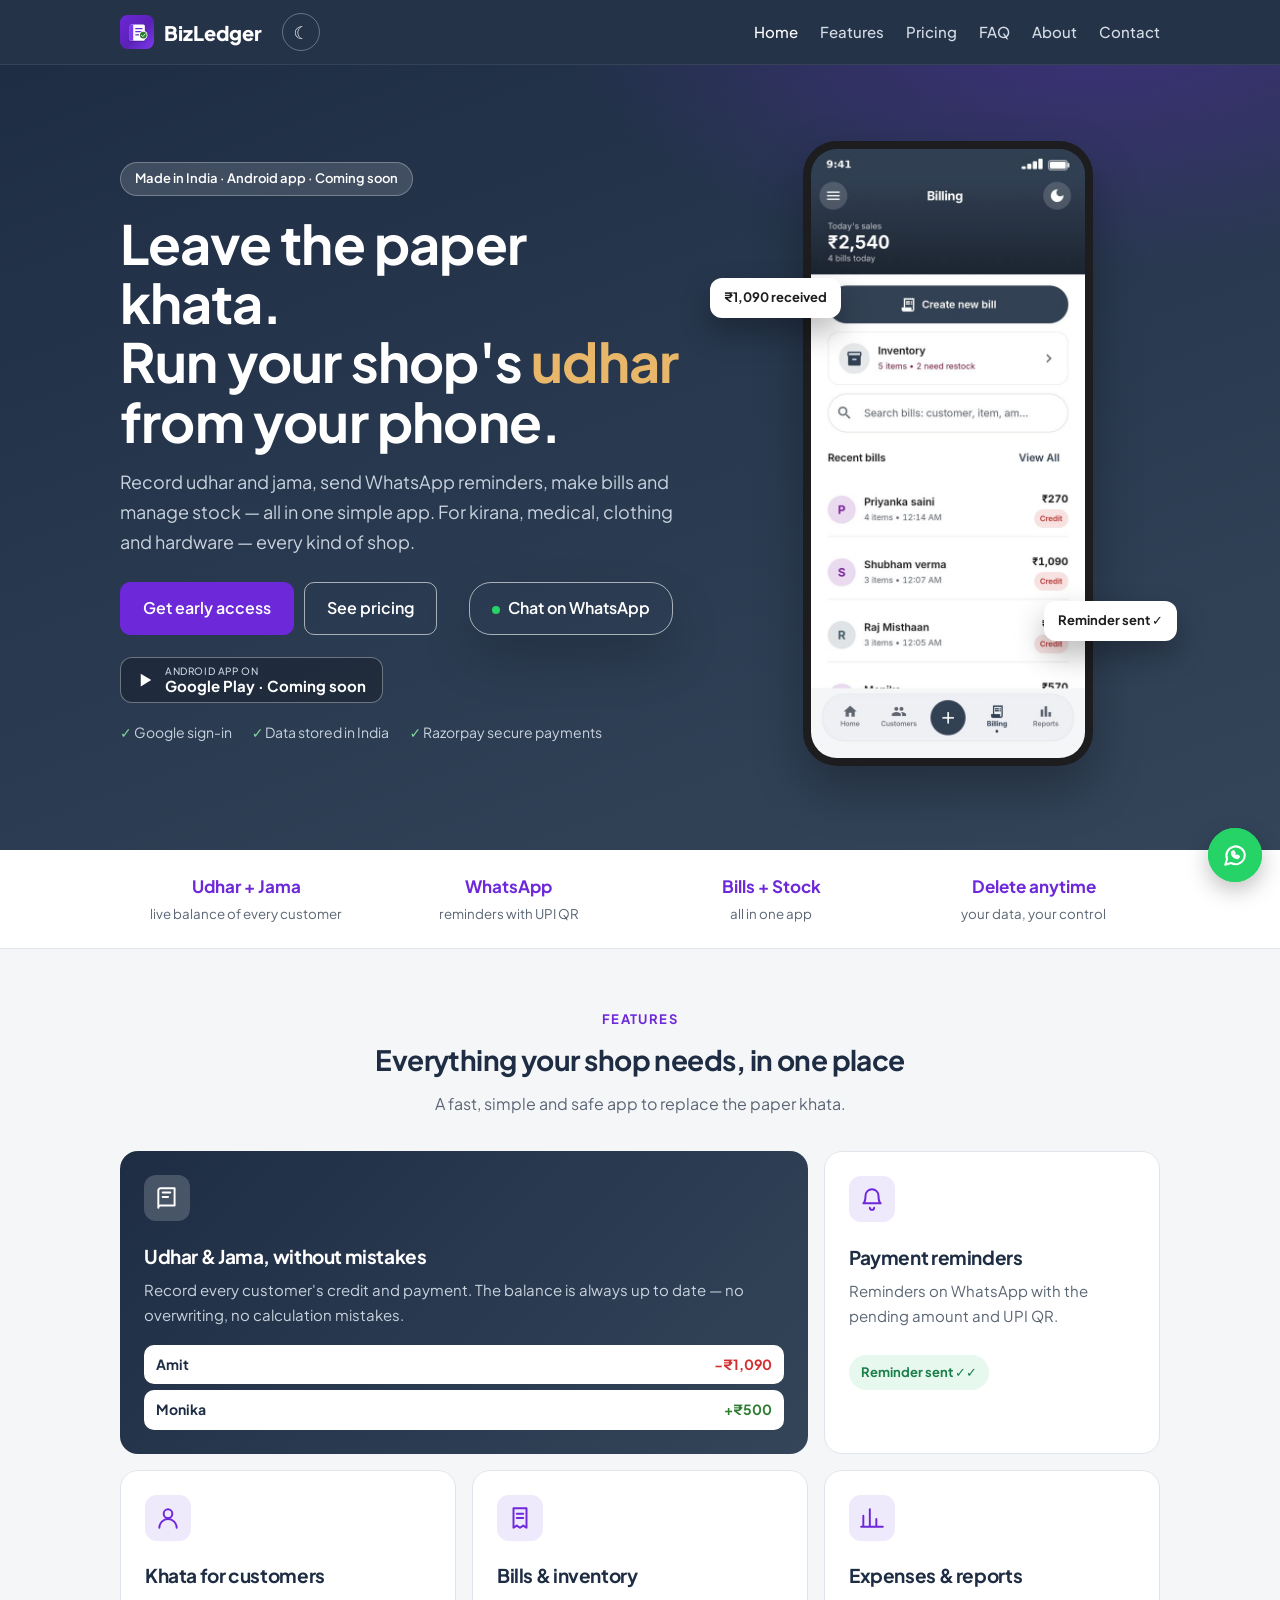
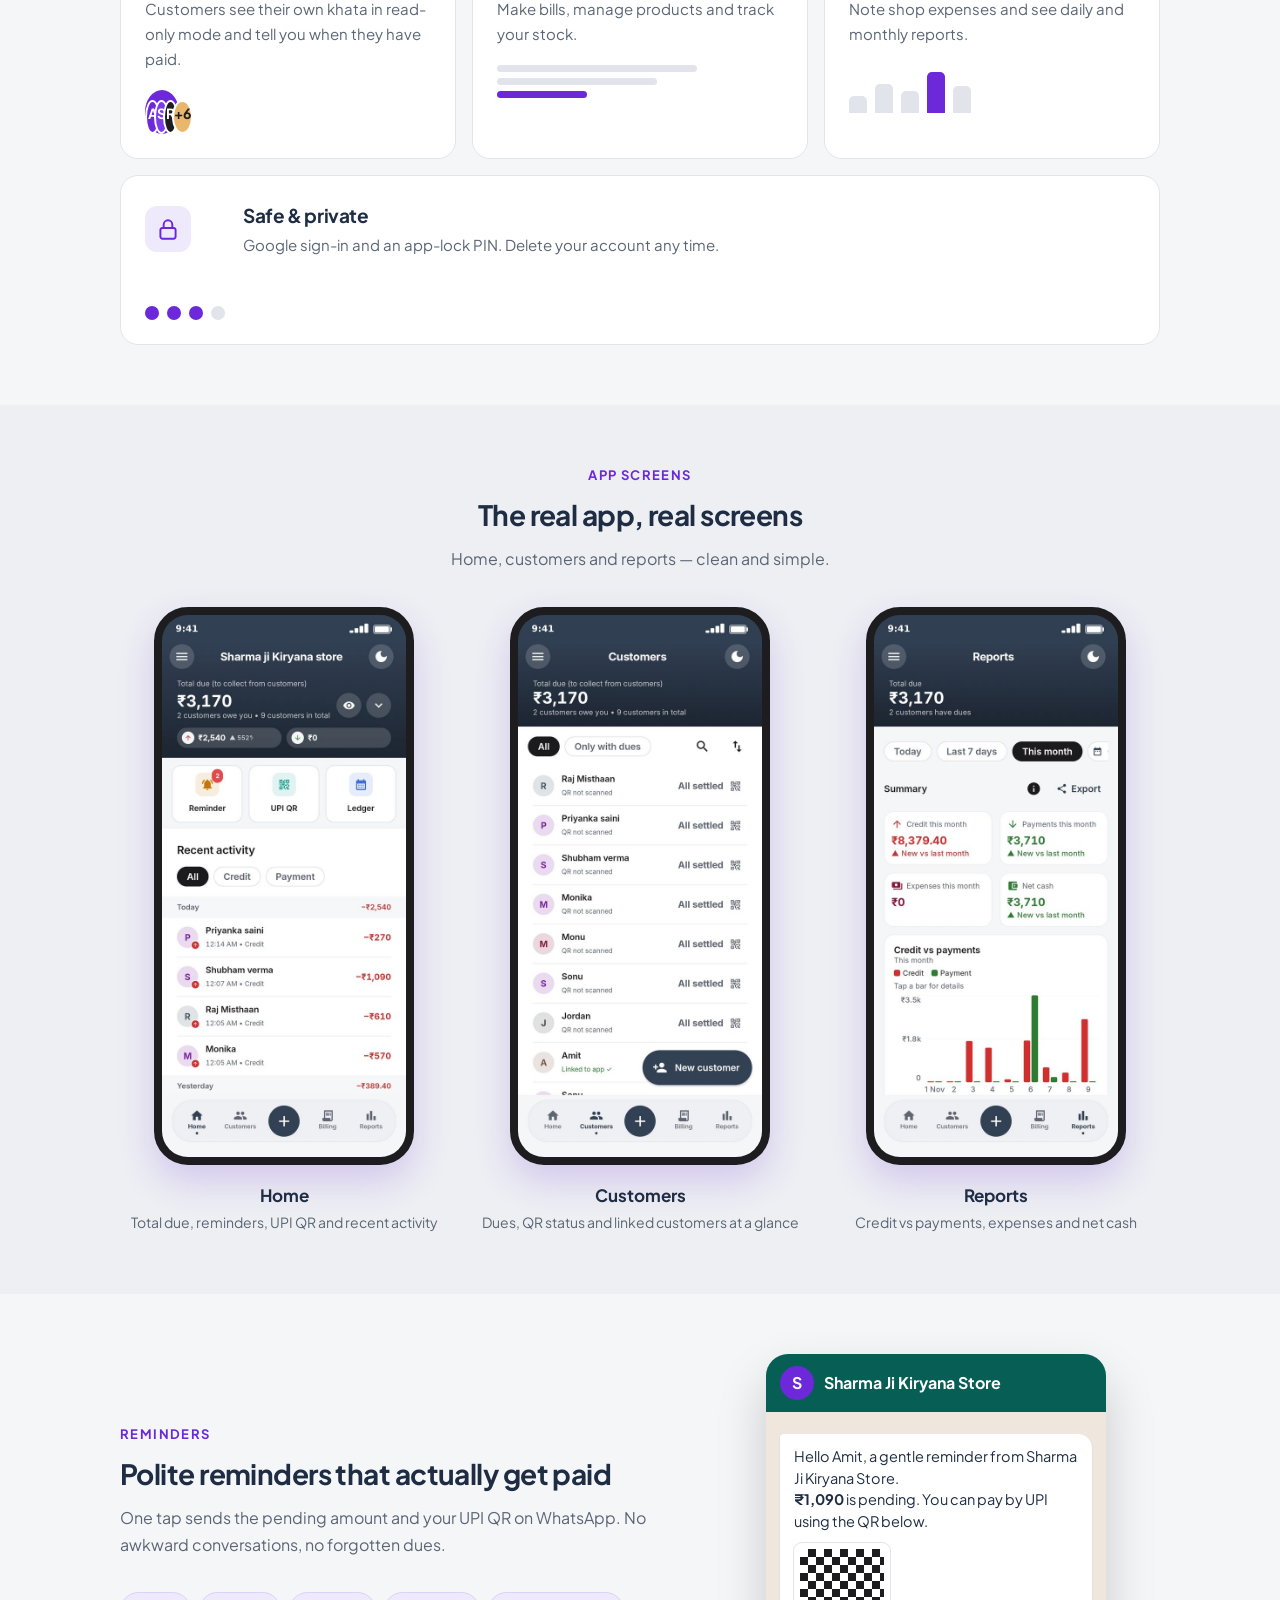
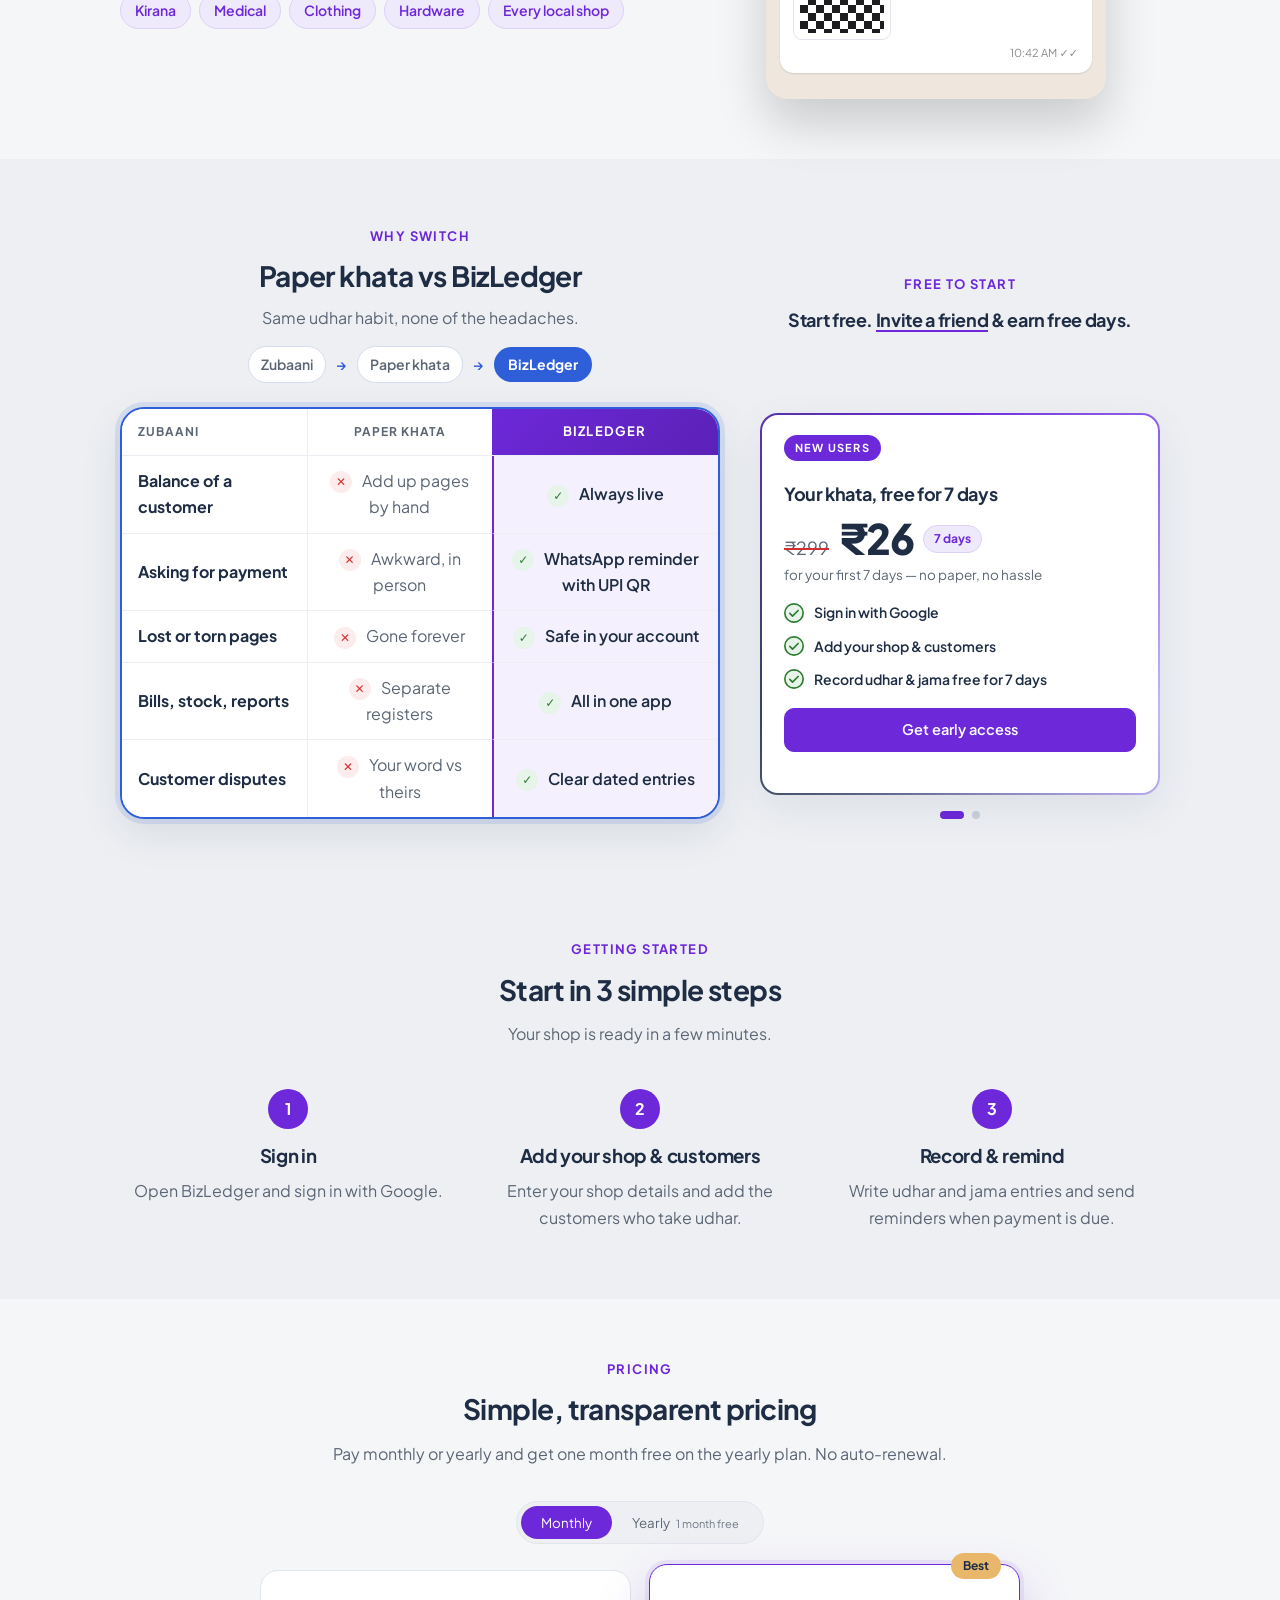
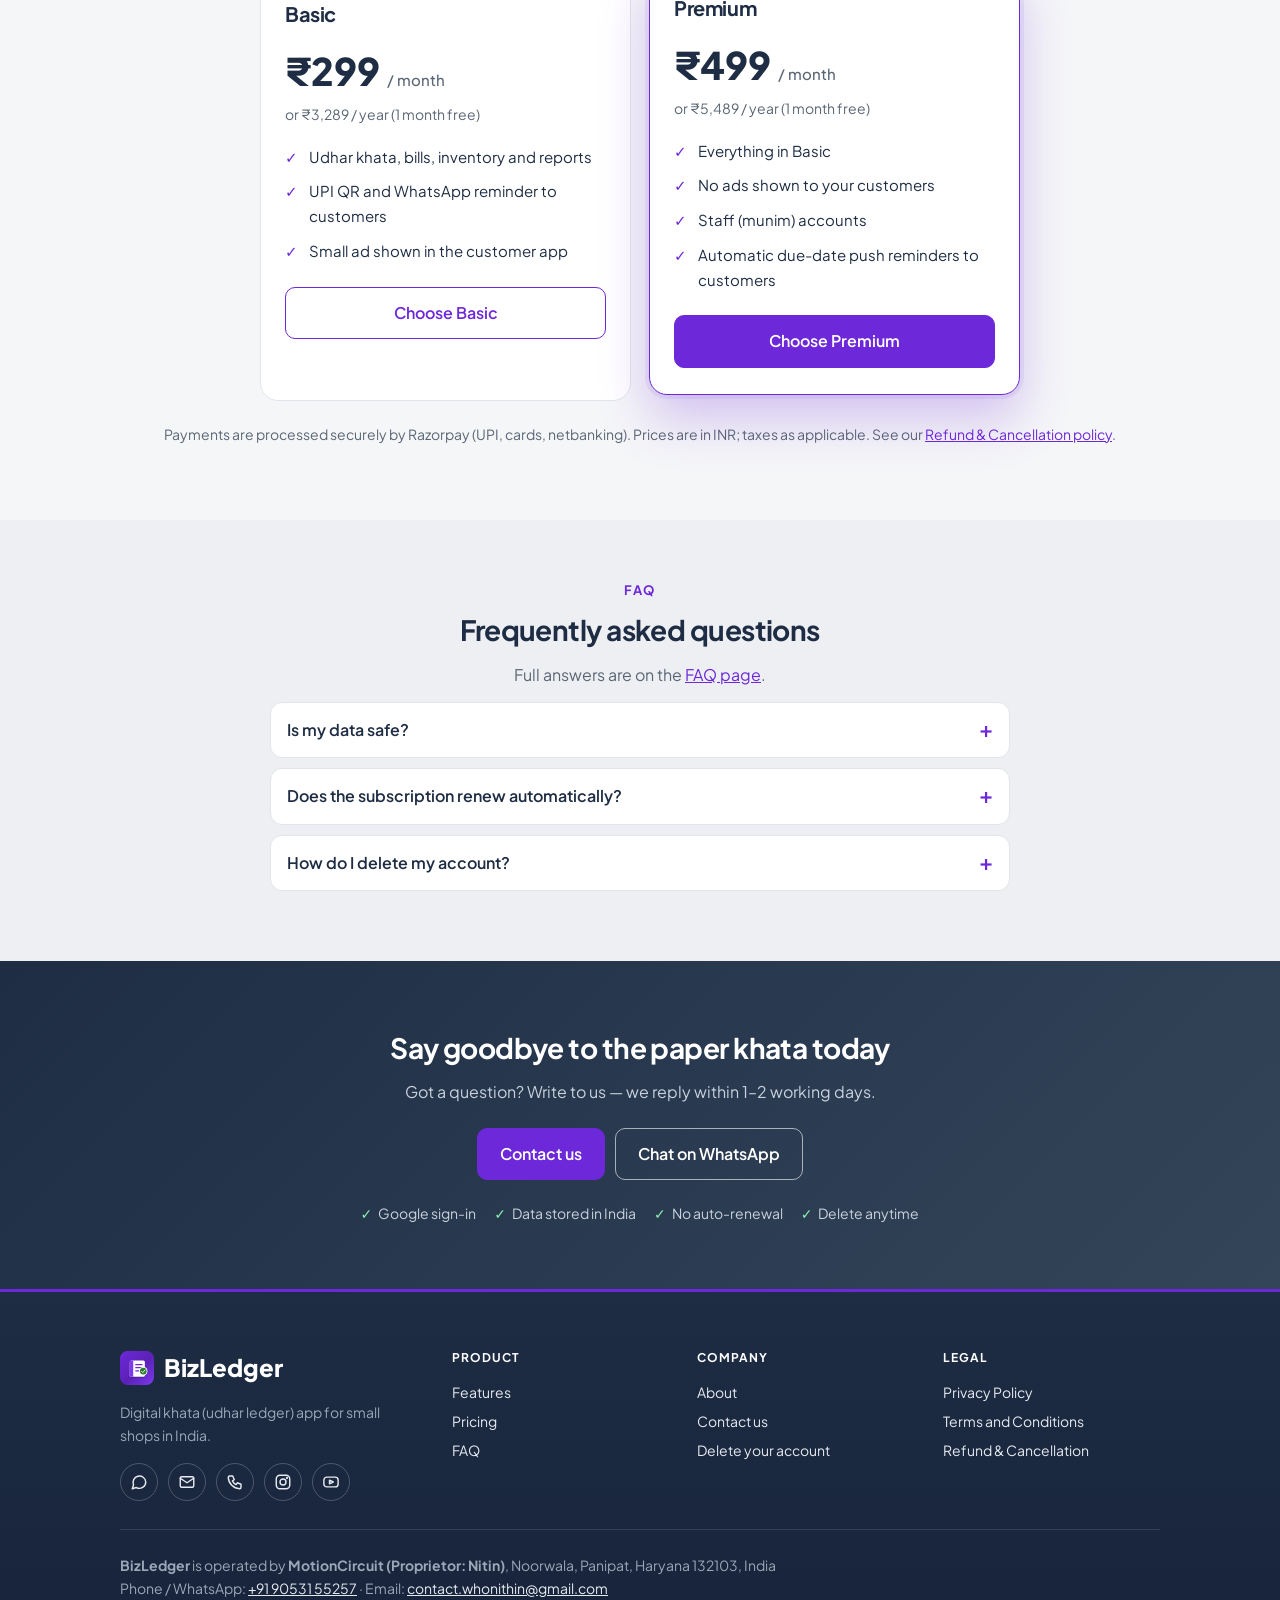
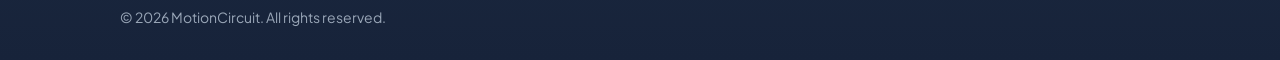
==== commit 4cd27cf0: "Rename index-1.html to index.html" ====
--- a/index.html
+++ b/index.html
@@ -28,6 +28,14 @@
 .evo b{padding:6px 14px;border-radius:999px;background:#2F5FD8;color:#fff}
 [data-theme=dark] .evo span{background:#16202F;border-color:#26334A}
 @media(min-width:901px){.duo-l .cap,.duo-r .cap{min-height:170px}}
+@media(max-width:560px){
+  .duo-l .tw{overflow:hidden!important}
+  .duo-l .cmp{table-layout:fixed;width:100%!important;font-size:13.5px!important}
+  .duo-l .cmp th,.duo-l .cmp td{padding:10px 6px!important}
+  .duo-l .cmp th:first-child,.duo-l .cmp td:first-child{width:30%;padding-left:10px!important}
+  .duo-l .cmp td:nth-child(2)::before,.duo-l .cmp td:nth-child(3)::before{display:none}
+  .evo{font-size:13px}
+}
 </style>
 </head>
 <body>
@@ -96,7 +104,7 @@
     <div class="cap"><span class="eyebrow">Why switch</span><h2>Paper khata vs BizLedger</h2><p class="sub">Same udhar habit, none of the headaches.</p>
       <div class="evo"><span>Zubaani</span><i>&rarr;</i><span>Paper khata</span><i>&rarr;</i><b>BizLedger</b></div>
     </div>
-    <div class="tw"><table class="cmp"><tr><th>Khata, then vs now</th><th>Paper khata</th><th>BizLedger</th></tr>
+    <div class="tw"><table class="cmp"><tr><th>Zubaani</th><th>Paper khata</th><th>BizLedger</th></tr>
   <tr><td>Balance of a customer</td><td>Add up pages by hand</td><td>Always live</td></tr>
   <tr><td>Asking for payment</td><td>Awkward, in person</td><td>WhatsApp reminder with UPI QR</td></tr>
   <tr><td>Lost or torn pages</td><td>Gone forever</td><td>Safe in your account</td></tr>
@@ -204,4 +212,4 @@
 <script>(function(){var e=document.querySelectorAll(".rv");if(!("IntersectionObserver" in window)){e.forEach(function(x){x.classList.add("in")});return}var o=new IntersectionObserver(function(l){l.forEach(function(i){if(i.isIntersecting){i.target.classList.add("in");o.unobserve(i.target)}})},{threshold:.12});e.forEach(function(x){o.observe(x)})})();</script>
 <script src="site.js?v=13" defer></script>
 
-</body></html>+</body></html>
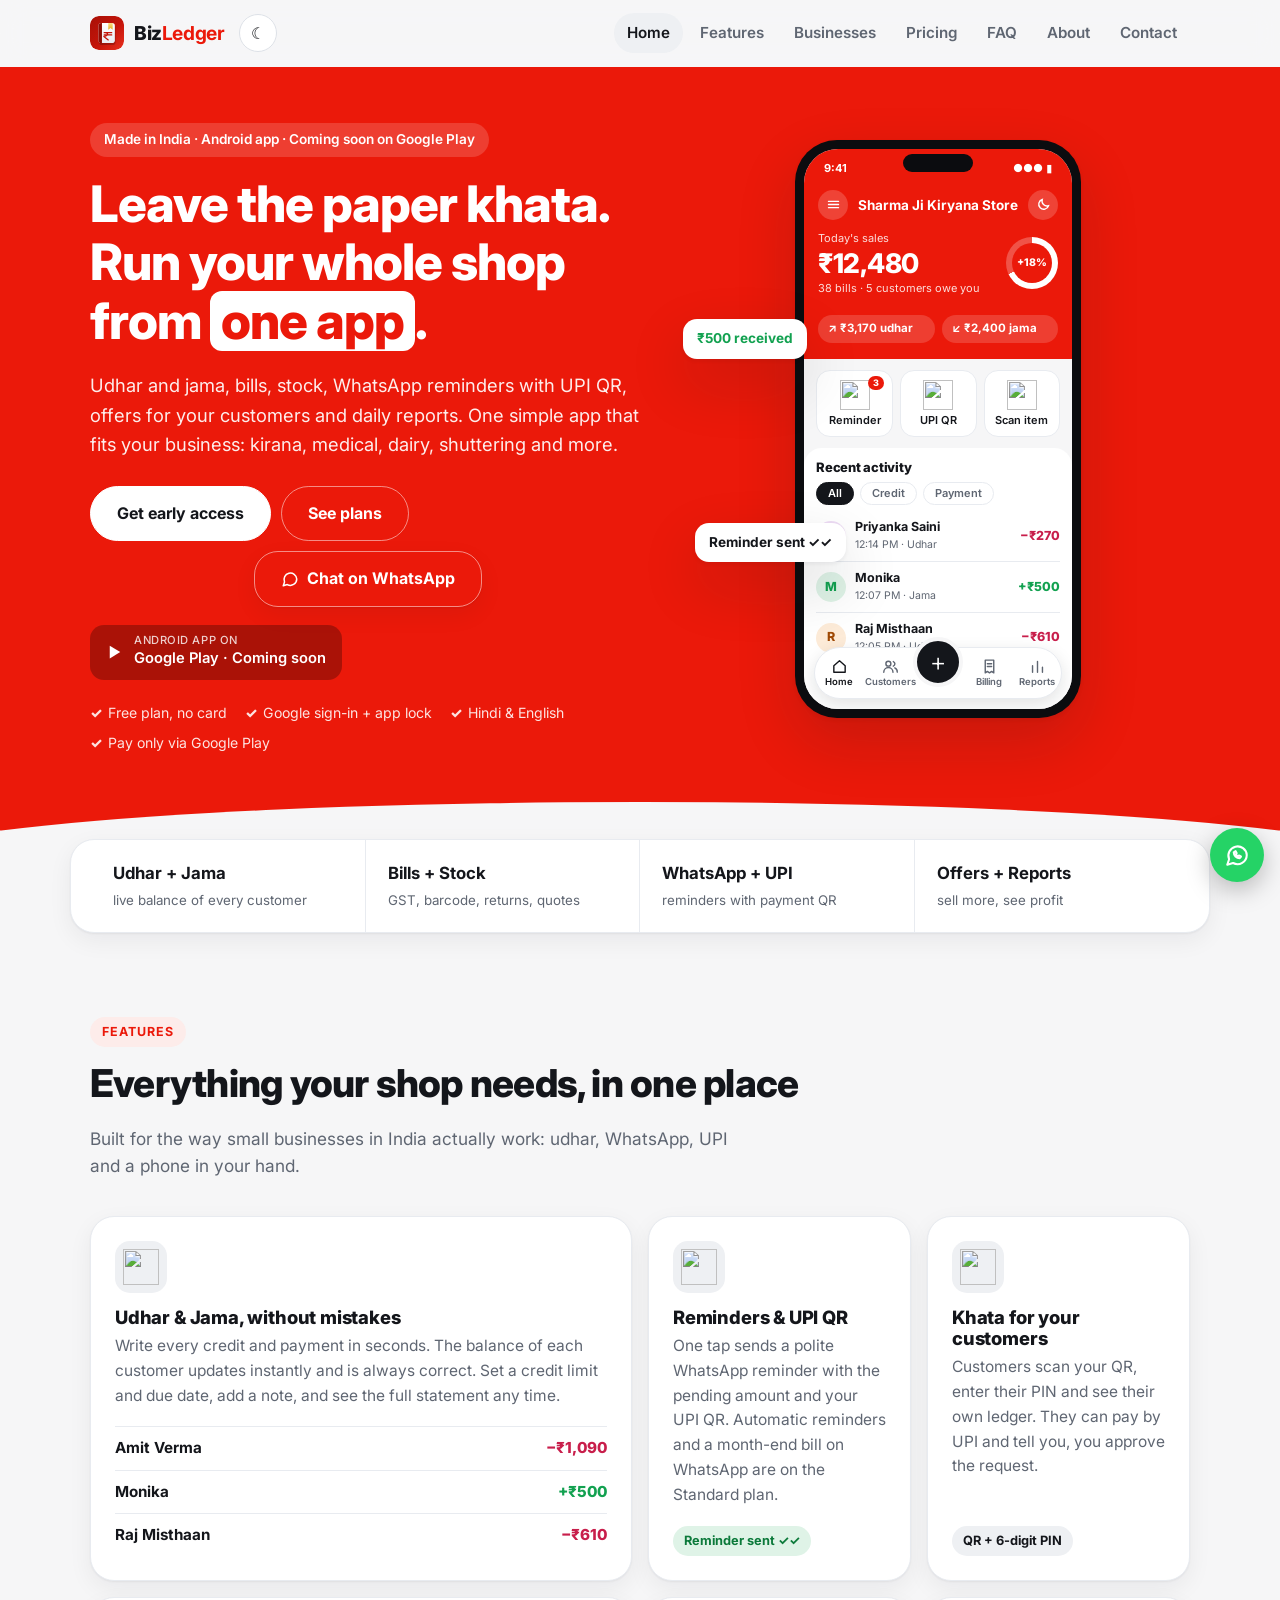
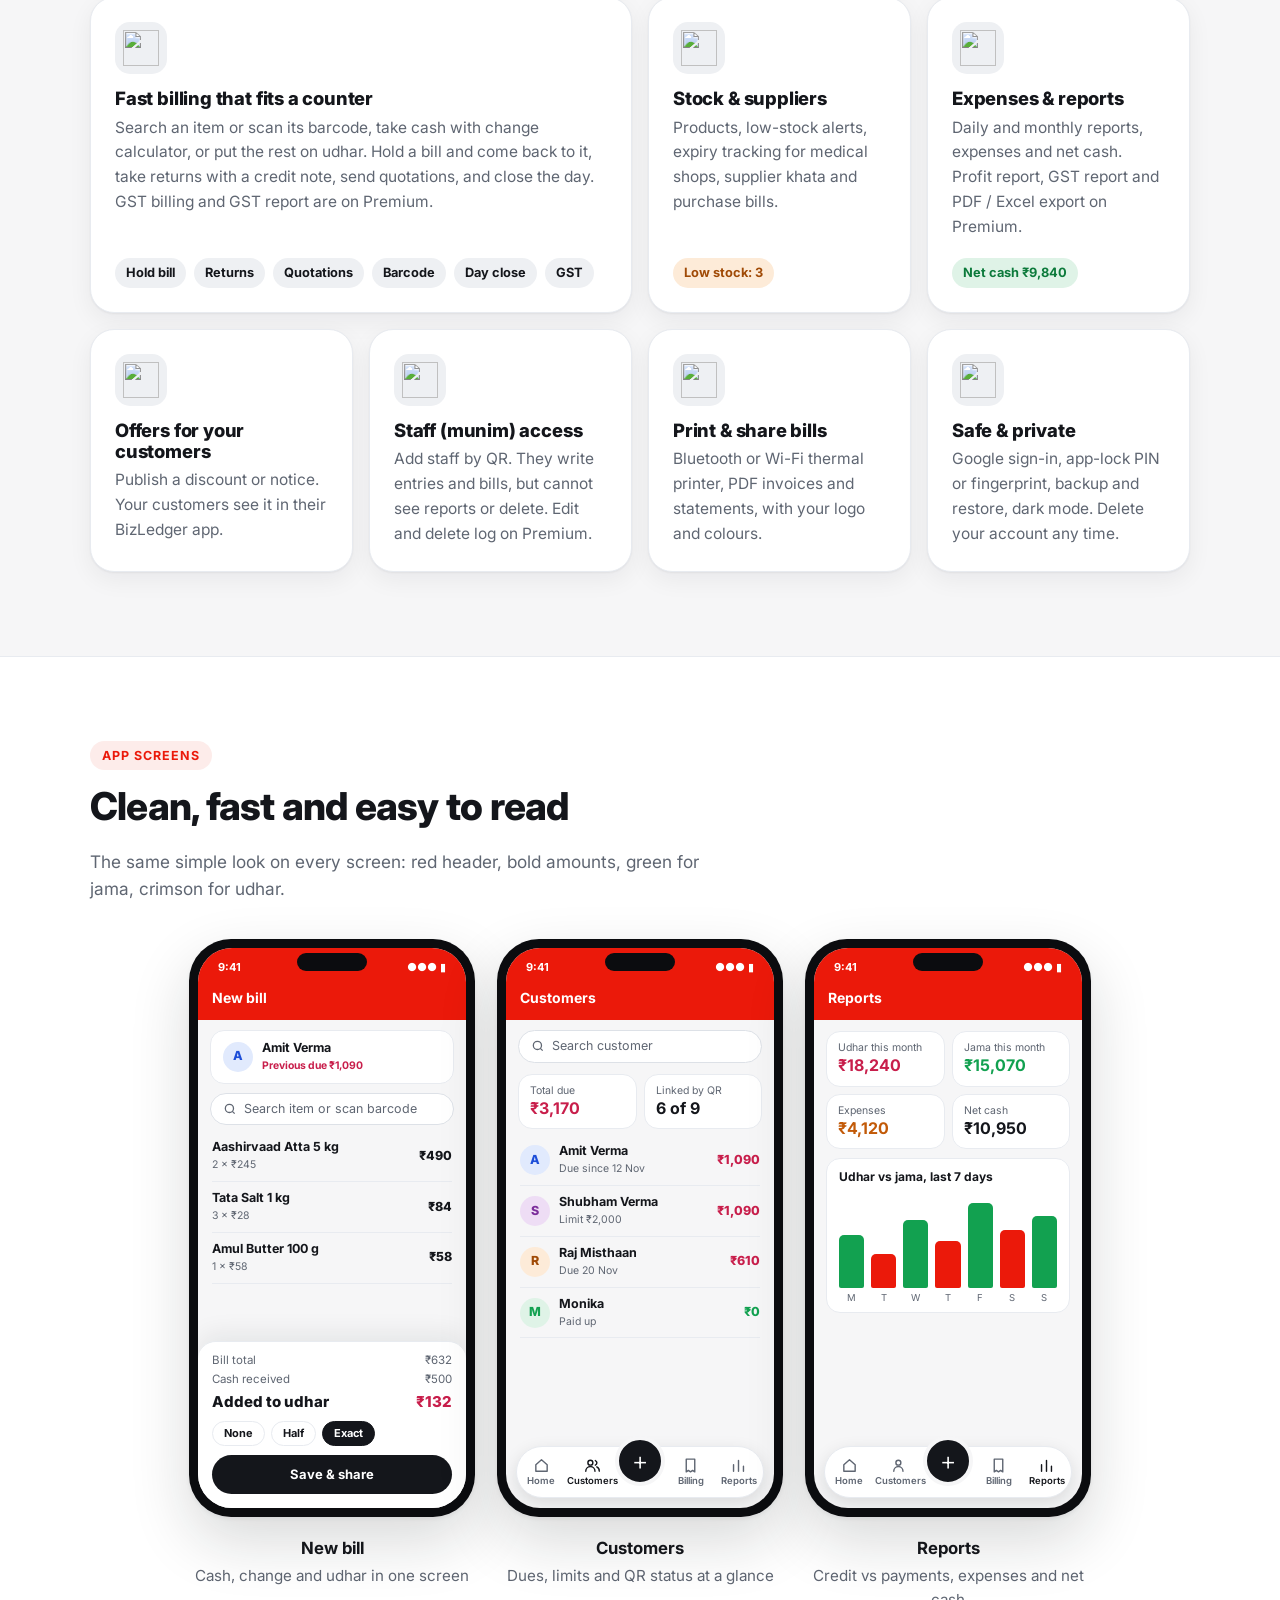
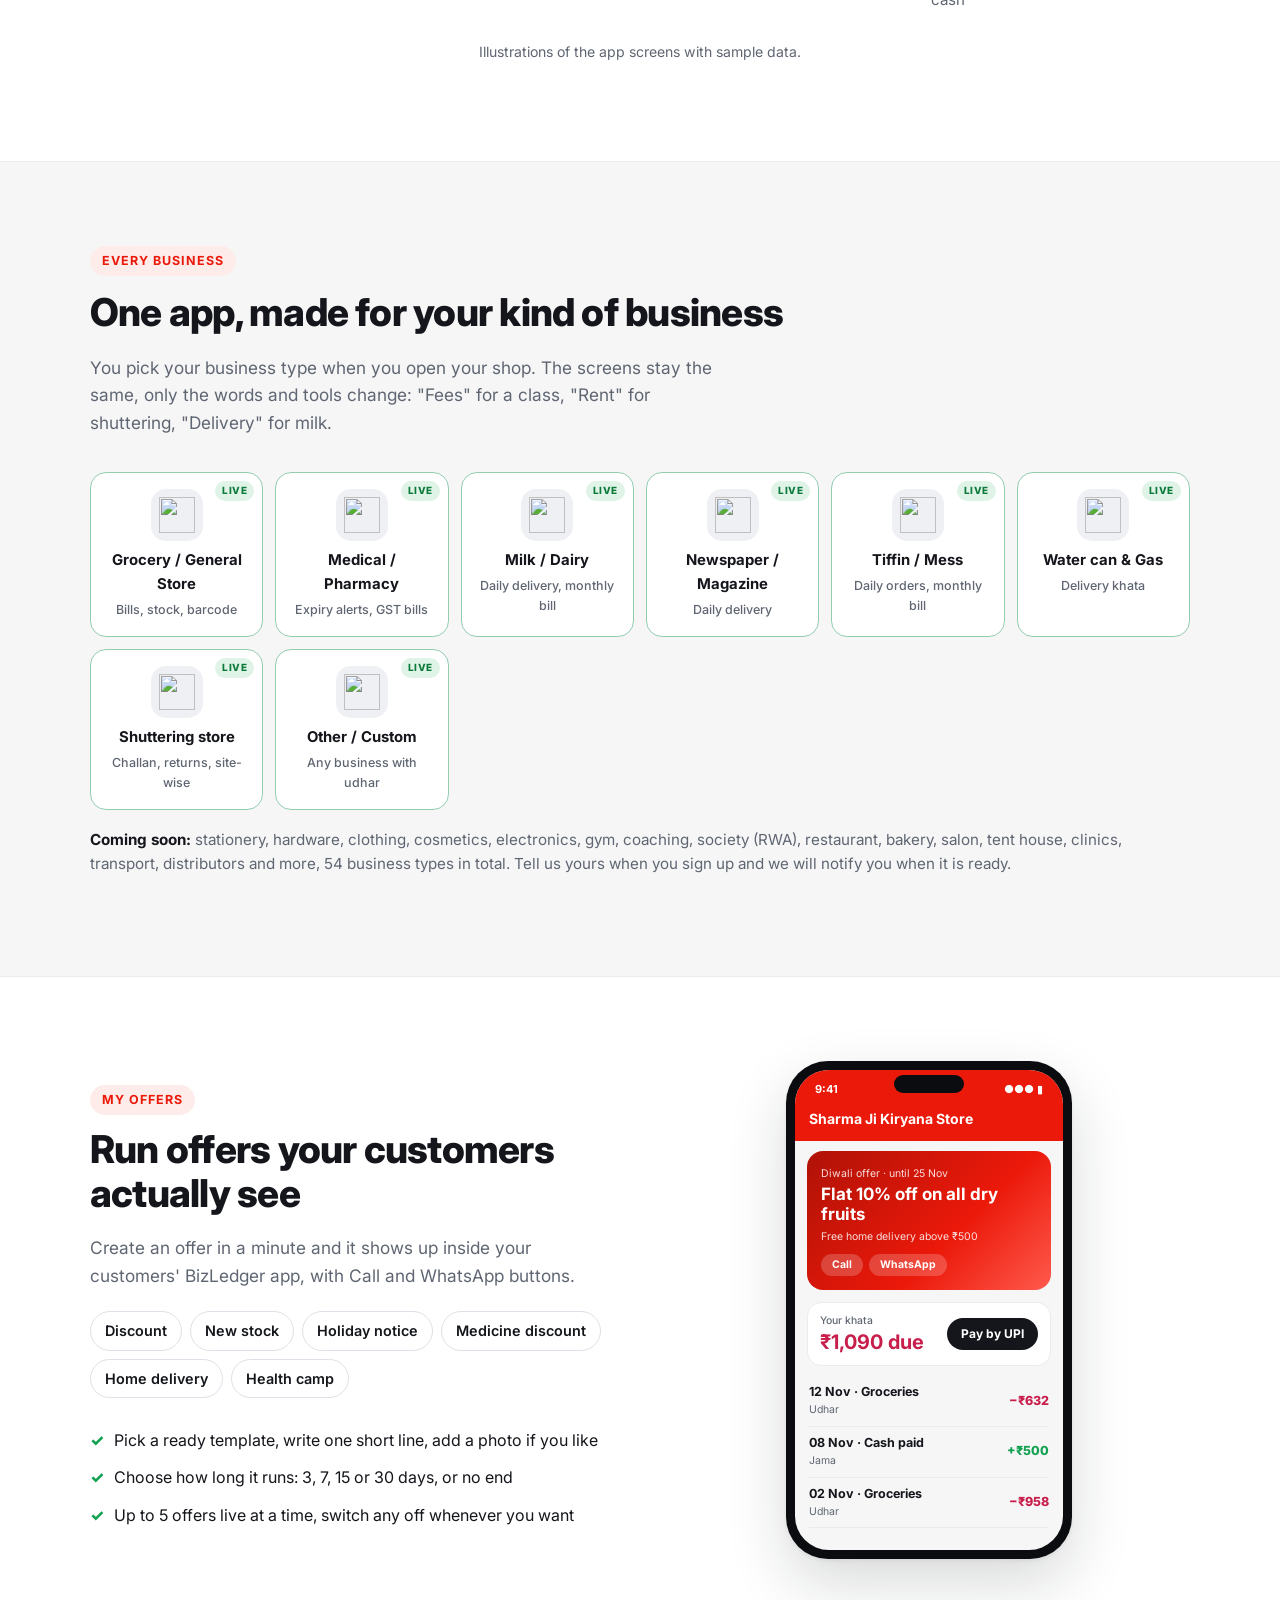
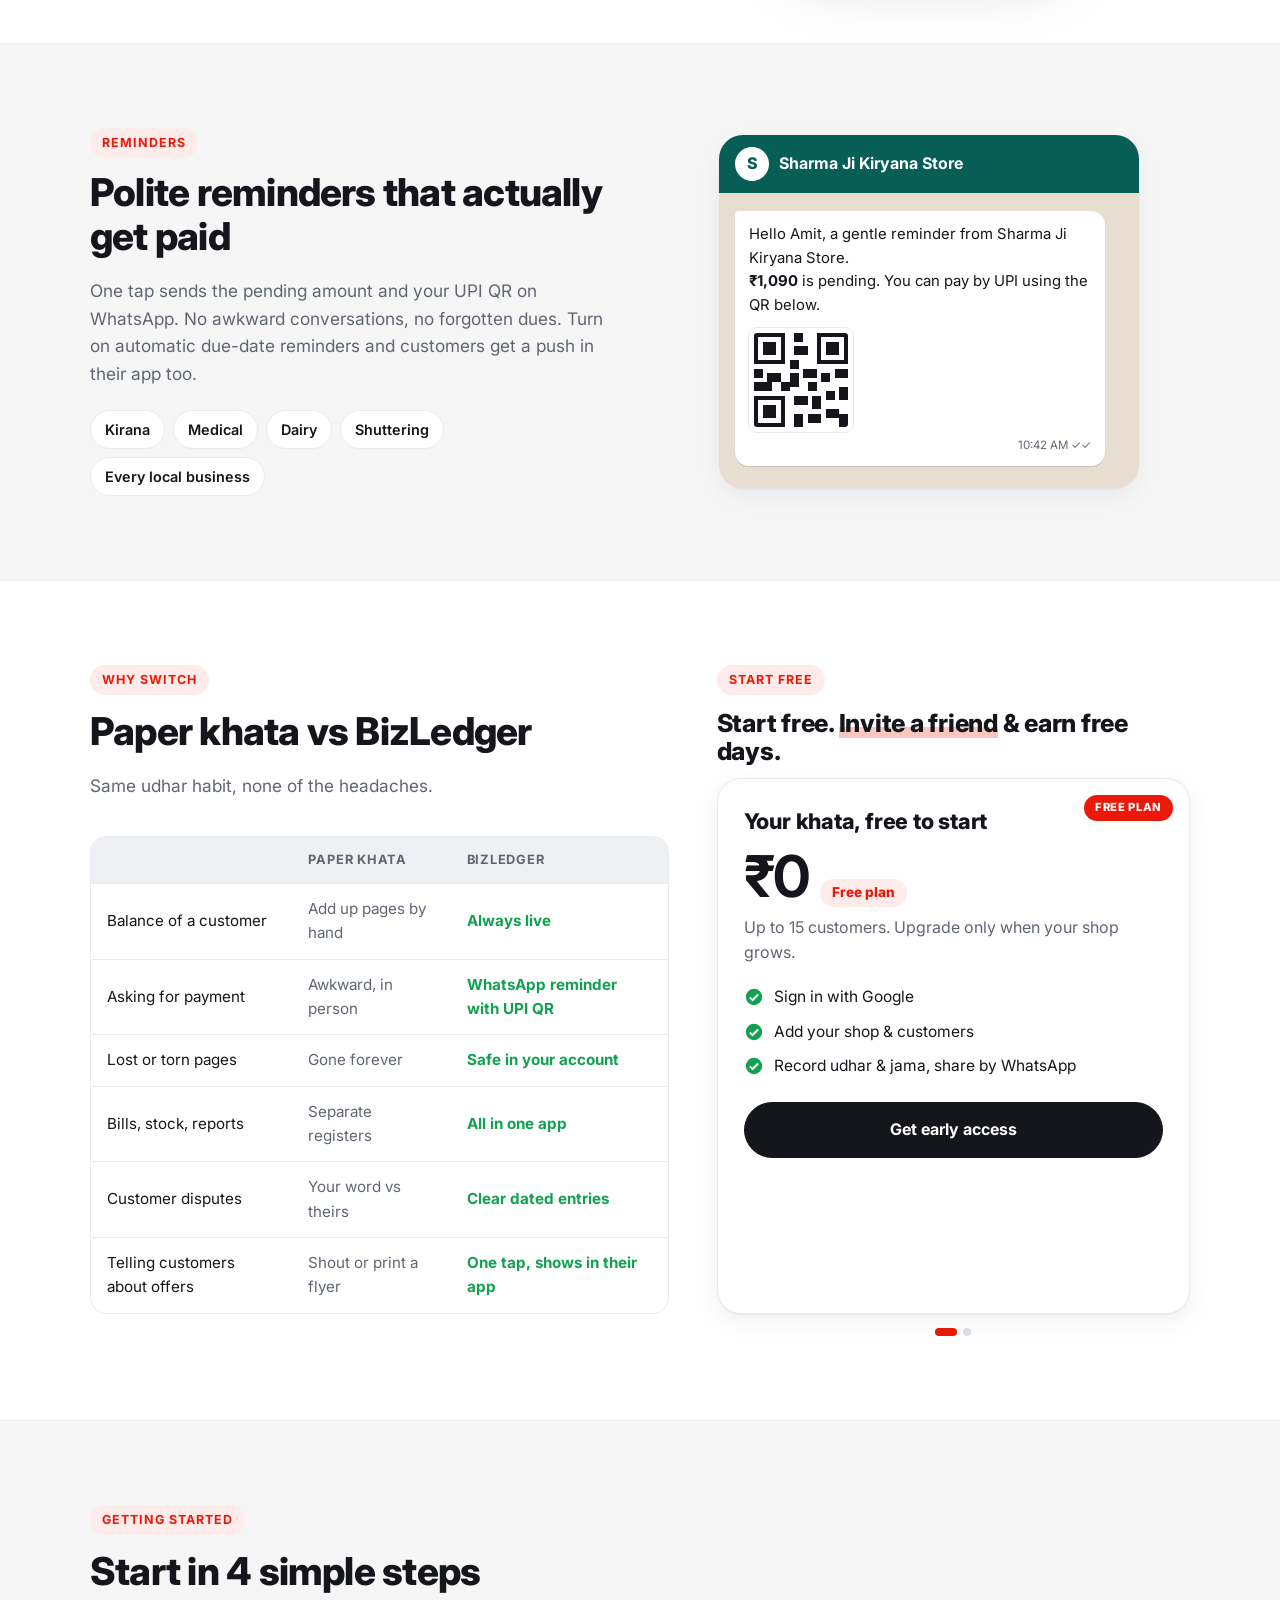
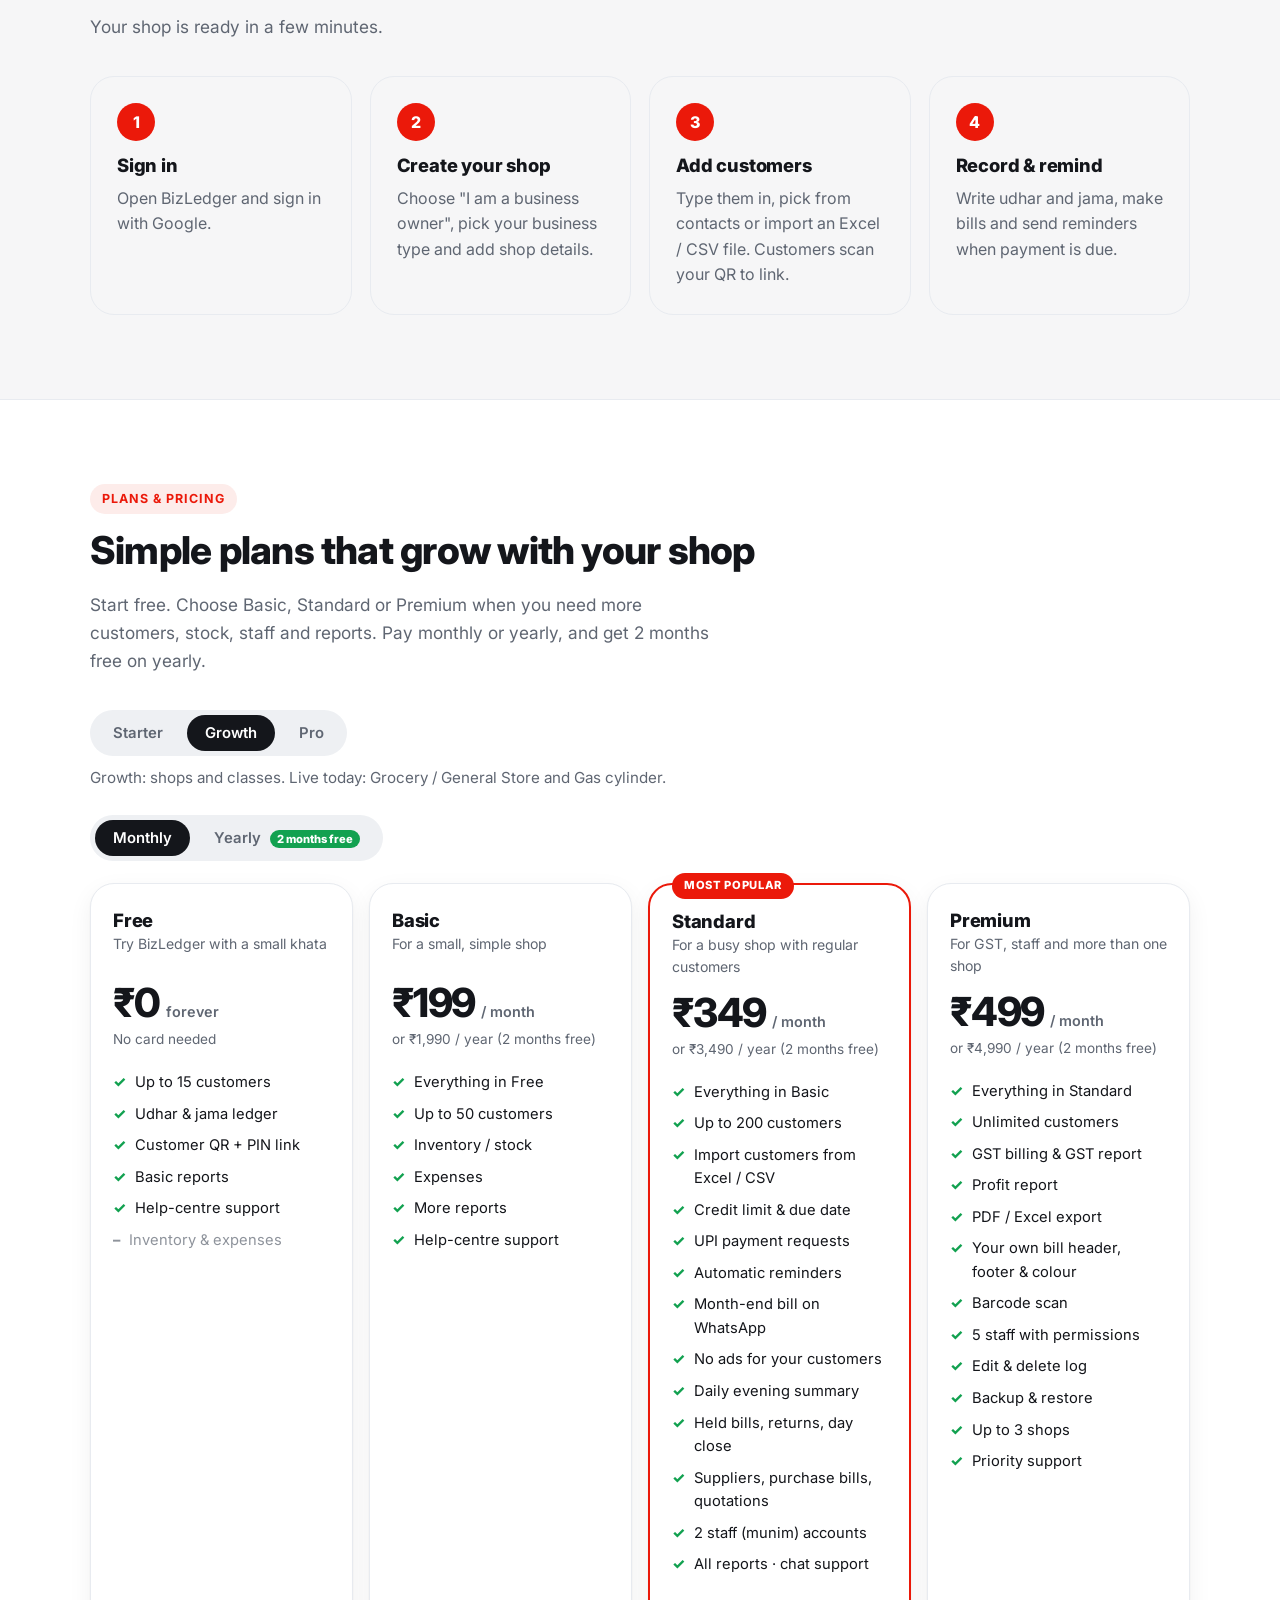
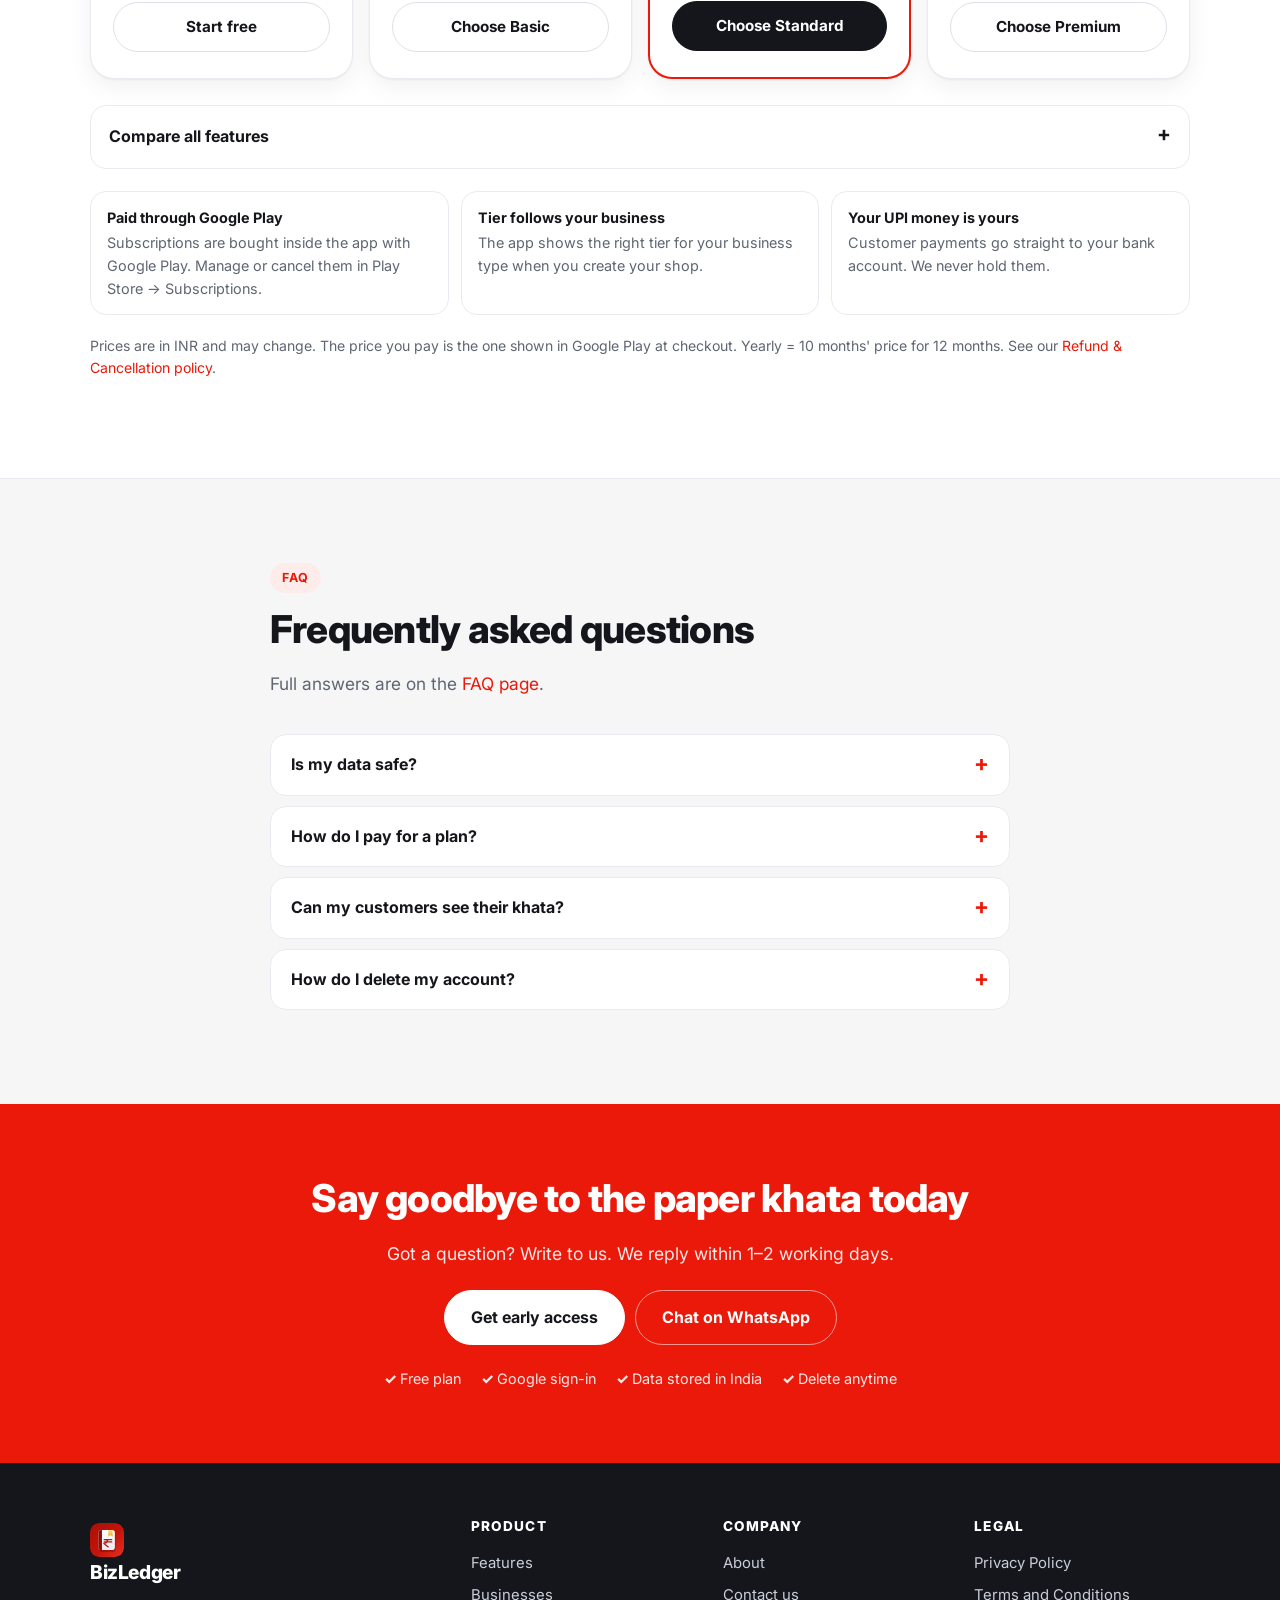
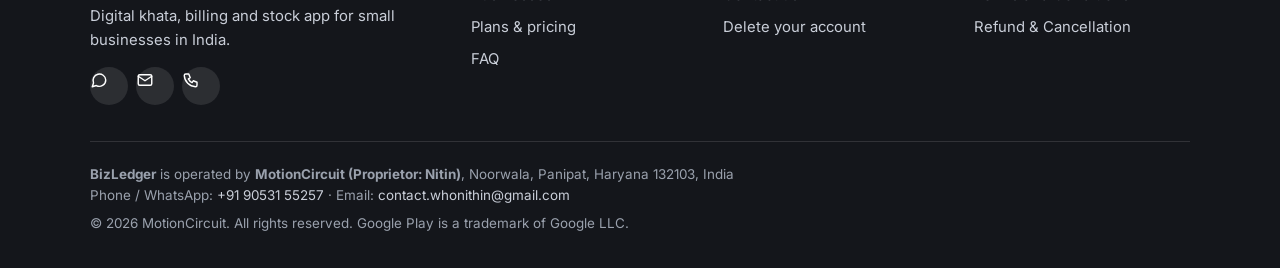
==== commit 15d10452: "Add files via upload" ====
--- a/index.html
+++ b/index.html
@@ -3,200 +3,294 @@
 <head>
 <meta charset="utf-8">
 <meta name="viewport" content="width=device-width, initial-scale=1">
-<title>BizLedger – Digital Udhar Khata App for Shops in India</title>
-<meta name="description" content="BizLedger is a digital khata (udhar ledger) app for small shops in India. Record udhar and jama, send reminders, make bills and see reports.">
-<meta name="theme-color" content="#1E2D44">
-<meta property="og:title" content="BizLedger – Digital Udhar Khata App for Shops in India">
-<meta property="og:description" content="BizLedger is a digital khata (udhar ledger) app for small shops in India. Record udhar and jama, send reminders, make bills and see reports.">
+<title>BizLedger – Digital Udhar Khata, Billing & Stock App for Shops in India</title>
+<meta name="description" content="BizLedger is a digital khata app for small businesses in India: udhar and jama, GST bills, stock, WhatsApp reminders with UPI QR, offers for your customers and reports. Free to start.">
+<meta name="theme-color" content="#EB190A">
+<meta property="og:title" content="BizLedger – Digital Udhar Khata, Billing & Stock App for Shops in India">
+<meta property="og:description" content="Udhar and jama, bills, stock, WhatsApp reminders with UPI QR, customer offers and reports in one simple app. Free to start.">
 <meta property="og:type" content="website">
 <meta property="og:site_name" content="BizLedger">
 <meta property="og:image" content="https://motioncircuit.github.io/bizledger/assets/og.jpg">
-<link rel="icon" href="favicon.ico?v=2" sizes="any">
-<link rel="icon" type="image/svg+xml" href="favicon.svg?v=2">
-<link rel="icon" type="image/png" sizes="32x32" href="favicon-32.png?v=2">
-<link rel="apple-touch-icon" href="apple-touch-icon.png?v=2">
+<link rel="icon" href="favicon.ico?v=3" sizes="any">
+<link rel="icon" type="image/svg+xml" href="favicon.svg?v=3">
+<link rel="icon" type="image/png" sizes="32x32" href="favicon-32.png?v=3">
+<link rel="apple-touch-icon" href="apple-touch-icon.png?v=3">
 <link rel="manifest" href="site.webmanifest">
-<link rel="preconnect" href="https://fonts.googleapis.com"><link rel="preconnect" href="https://fonts.gstatic.com" crossorigin><link href="https://fonts.googleapis.com/css2?family=Plus+Jakarta+Sans:wght@400;500;600;700;800&display=swap" rel="stylesheet">
-<link rel="stylesheet" href="style.css?v=13">
+<link rel="preconnect" href="https://fonts.googleapis.com"><link rel="preconnect" href="https://fonts.gstatic.com" crossorigin><link href="https://fonts.googleapis.com/css2?family=Inter:wght@400;500;600;700;800&display=swap" rel="stylesheet">
+<link rel="stylesheet" href="style.css?v=14">
 <link rel="canonical" href="https://motioncircuit.github.io/bizledger/">
 <meta name="twitter:card" content="summary_large_image">
-<script type="application/ld+json">{"@context":"https://schema.org","@type":"SoftwareApplication","name":"BizLedger","operatingSystem":"Android","applicationCategory":"BusinessApplication","description":"Digital khata (udhar ledger) app for small shops in India.","offers":[{"@type":"Offer","name":"Basic","price":"299","priceCurrency":"INR"},{"@type":"Offer","name":"Premium","price":"499","priceCurrency":"INR"}],"publisher":{"@type":"Organization","name":"MotionCircuit","email":"contact.whonithin@gmail.com","telephone":"+919053155257"}}</script>
-<style>
-.evo{display:flex;gap:10px;align-items:center;justify-content:center;flex-wrap:wrap;margin-top:14px;font-size:14px;font-weight:600}
-.evo span{padding:6px 12px;border-radius:999px;border:1px solid #D5DCEB;color:var(--muted);background:#fff}
-.evo i{font-style:normal;color:#2F5FD8}
-.evo b{padding:6px 14px;border-radius:999px;background:#2F5FD8;color:#fff}
-[data-theme=dark] .evo span{background:#16202F;border-color:#26334A}
-@media(min-width:901px){.duo-l .cap,.duo-r .cap{min-height:170px}}
-@media(max-width:560px){
-  .duo-l .tw{overflow:hidden!important}
-  .duo-l .cmp{table-layout:fixed;width:100%!important;font-size:13.5px!important}
-  .duo-l .cmp th,.duo-l .cmp td{padding:10px 6px!important}
-  .duo-l .cmp th:first-child,.duo-l .cmp td:first-child{width:30%;padding-left:10px!important}
-  .duo-l .cmp td:nth-child(2)::before,.duo-l .cmp td:nth-child(3)::before{display:none}
-  .evo{font-size:13px}
-}
-</style>
+<script type="application/ld+json">{"@context":"https://schema.org","@type":"SoftwareApplication","name":"BizLedger","operatingSystem":"Android","applicationCategory":"BusinessApplication","description":"Digital khata (udhar ledger), billing and stock app for small businesses in India.","offers":{"@type":"AggregateOffer","priceCurrency":"INR","lowPrice":"0","highPrice":"999","offerCount":"10"},"publisher":{"@type":"Organization","name":"MotionCircuit","email":"contact.whonithin@gmail.com","telephone":"+919053155257"}}</script>
 </head>
 <body>
 <header class="top"><div class="wrap bar">
-  <a class="brand" href="index.html"><img class="mark" src="logo.svg" width="34" height="34" alt=""><span>BizLedger</span></a>
+  <a class="brand" href="index.html"><img class="mark" src="logo.svg" width="34" height="34" alt=""><span>Biz<b>Ledger</b></span></a>
   <input type="checkbox" id="mn" class="mn-t" aria-label="Menu">
   <label for="mn" class="mn-b" aria-hidden="true"><span></span></label>
-  <nav class="nav"><a href="index.html" class=on>Home</a><a href="index.html#features">Features</a><a href="index.html#pricing">Pricing</a><a href="faq.html">FAQ</a><a href="about.html">About</a><a href="contact.html">Contact</a></nav>
+  <nav class="nav"><a href="index.html" class=on>Home</a><a href="index.html#features">Features</a><a href="index.html#business">Businesses</a><a href="index.html#pricing">Pricing</a><a href="faq.html">FAQ</a><a href="about.html">About</a><a href="contact.html">Contact</a></nav>
   <label for="mn" class="ov" aria-hidden="true"></label>
 </div></header>
 <main>
 <section class="hero2"><div class="wrap hgrid">
   <div class="rv">
-    <span class="pill2">Made in India &middot; Android app &middot; Coming soon</span>
-    <h1>Leave the paper khata.<br>Run your shop's <span class="hl">udhar</span> from your phone.</h1>
-    <p class="lead2">Record udhar and jama, send WhatsApp reminders, make bills and manage stock &mdash; all in one simple app. For kirana, medical, clothing and hardware &mdash; every kind of shop.</p>
-    <div class="cta"><a class="btn w" href="contact.html">Get early access</a><a class="btn ghost2" href="#pricing">See pricing</a><a class="btn ghost2 wa" href="https://wa.me/919053155257" target="_blank" rel="noopener">Chat on WhatsApp</a></div>
+    <span class="pill2">Made in India &middot; Android app &middot; Coming soon on Google Play</span>
+    <h1>Leave the paper khata.<br>Run your whole shop from <span class="hl">one app</span>.</h1>
+    <p class="lead2">Udhar and jama, bills, stock, WhatsApp reminders with UPI QR, offers for your customers and daily reports. One simple app that fits your business: kirana, medical, dairy, shuttering and more.</p>
+    <div class="cta"><a class="btn w" href="contact.html">Get early access</a><a class="btn ghost2" href="#pricing">See plans</a><a class="btn ghost2 wa" href="https://wa.me/919053155257" target="_blank" rel="noopener">Chat on WhatsApp</a></div>
     <span class="gp"><svg viewBox="0 0 24 24" width="18" height="18" fill="currentColor"><path d="M5 3.5v17l14-8.5z"/></svg><span><small>Android app on</small>Google Play &middot; Coming soon</span></span>
-    <ul class="trust2"><li>Google sign-in</li><li>Data stored in India</li><li>Razorpay secure payments</li></ul>
-  </div>
-  <div class="rv d2"><div class="shot fl"><div class="slides"><img class="on" src="assets/app-billing-v2.jpg" width="560" height="1244" alt="BizLedger billing screen"><img src="assets/app-customers-v2.jpg" width="560" height="1244" alt="BizLedger customers screen"><img src="assets/app-reports-v2.jpg" width="560" height="1244" alt="BizLedger reports screen"><img src="assets/app-home-v2.jpg" width="560" height="1244" alt="BizLedger home screen"></div></div><span class="fc a">&#8377;1,090 received</span><span class="fc b">Reminder sent &#10003;</span></div>
+    <ul class="trust2"><li>Free plan, no card</li><li>Google sign-in + app lock</li><li>Hindi &amp; English</li><li>Pay only via Google Play</li></ul>
+  </div>
+  <div class="rv d2 hshot">
+    <div class="phone" role="img" aria-label="BizLedger home screen"><div class="scr">
+      <div class="hd"><div class="sb"><span>9:41</span><span>●●● ▮</span></div>
+        <div class="hrow"><span class="circ"><svg viewBox="0 0 24 24"><path d="M4 7h16M4 12h16M4 17h16"/></svg></span><b>Sharma Ji Kiryana Store</b><span class="circ"><svg viewBox="0 0 24 24"><path d="M20 14A8 8 0 0 1 10 4a8 8 0 1 0 10 10z"/></svg></span></div>
+        <div class="hrow" style="padding-top:2px"><div><small>Today's sales</small><div class="bigamt">₹12,480</div><small>38 bills &middot; 5 customers owe you</small></div><div class="ring"><i>+18%</i></div></div>
+        <div class="pr"><span>↗ ₹3,170 udhar</span><span>↙ ₹2,400 jama</span></div></div>
+      <div class="tl"><div><em>3</em><img src="assets/ic/reminder.png" alt="">Reminder</div><div><img src="assets/ic/upi_qr.png" alt="">UPI QR</div><div><img src="assets/ic/barcode.png" alt="">Scan item</div></div>
+      <div class="pn"><h4>Recent activity</h4><div class="chp"><span class="on">All</span><span>Credit</span><span>Payment</span></div>
+        <div class="rw"><span class="av">P</span><div><b>Priyanka Saini</b><small>12:14 PM &middot; Udhar</small></div><em class="r">−₹270</em></div>
+        <div class="rw"><span class="av g">M</span><div><b>Monika</b><small>12:07 PM &middot; Jama</small></div><em class="g">+₹500</em></div>
+        <div class="rw"><span class="av o">R</span><div><b>Raj Misthaan</b><small>12:05 PM &middot; Udhar</small></div><em class="r">−₹610</em></div></div>
+      <div class="nv"><span class="on"><svg viewBox="0 0 24 24"><path d="M4 11l8-7 8 7v9H4z"/></svg>Home</span><span><svg viewBox="0 0 24 24"><circle cx="9" cy="8" r="3.5"/><path d="M2.5 20a6.5 6.5 0 0 1 13 0M16 5a3.5 3.5 0 0 1 0 6.5M18 14a6 6 0 0 1 3.5 6"/></svg>Customers</span><span class="plus">+</span><span><svg viewBox="0 0 24 24"><path d="M6 3h12v18l-3-2-3 2-3-2-3 2z"/><path d="M9 8h6M9 12h6"/></svg>Billing</span><span><svg viewBox="0 0 24 24"><path d="M5 20V11M12 20V5M19 20v-7"/></svg>Reports</span></div>
+    </div></div>
+    <span class="fc a"><i>₹500 received</i></span><span class="fc b">Reminder sent ✓✓</span>
+  </div>
 </div></section>
 
 <section class="strip"><div class="wrap sgrid">
   <div><b>Udhar + Jama</b><small>live balance of every customer</small></div>
-  <div><b>WhatsApp</b><small>reminders with UPI QR</small></div>
-  <div><b>Bills + Stock</b><small>all in one app</small></div>
-  <div><b>Delete anytime</b><small>your data, your control</small></div>
+  <div><b>Bills + Stock</b><small>GST, barcode, returns, quotes</small></div>
+  <div><b>WhatsApp + UPI</b><small>reminders with payment QR</small></div>
+  <div><b>Offers + Reports</b><small>sell more, see profit</small></div>
 </div></section>
 
 <section id="features"><div class="wrap">
   <span class="eyebrow">Features</span>
   <h2>Everything your shop needs, in one place</h2>
-  <p class="sub">A fast, simple and safe app to replace the paper khata.</p>
+  <p class="sub">Built for the way small businesses in India actually work: udhar, WhatsApp, UPI and a phone in your hand.</p>
   <div class="bento">
-    <div class="bc big rv"><svg class="i" viewBox="0 0 24 24" fill="none" stroke="currentColor" stroke-width="1.8" stroke-linecap="round" stroke-linejoin="round"><path d="M4 5a2 2 0 0 1 2-2h13v16H6a2 2 0 0 0-2 2z"/><path d="M8 7h7M8 11h5"/></svg><h3>Udhar &amp; Jama, without mistakes</h3><p>Record every customer's credit and payment. The balance is always up to date &mdash; no overwriting, no calculation mistakes.</p><div class="mi rows"><span><b>Amit</b><em class="r">&minus;&#8377;1,090</em></span><span><b>Monika</b><em class="g">+&#8377;500</em></span></div></div>
-    <div class="bc rv d1"><svg class="i" viewBox="0 0 24 24" fill="none" stroke="currentColor" stroke-width="1.8" stroke-linecap="round" stroke-linejoin="round"><path d="M6 9a6 6 0 0 1 12 0c0 6 2 7 2 7H4s2-1 2-7"/><path d="M10 20a2 2 0 0 0 4 0"/></svg><h3>Payment reminders</h3><p>Reminders on WhatsApp with the pending amount and UPI QR.</p><div class="mi"><span class="chip">Reminder sent &#10003;&#10003;</span></div></div>
-    <div class="bc rv d1"><svg class="i" viewBox="0 0 24 24" fill="none" stroke="currentColor" stroke-width="1.8" stroke-linecap="round" stroke-linejoin="round"><circle cx="12" cy="8" r="4"/><path d="M4 21a8 8 0 0 1 16 0"/></svg><h3>Khata for customers</h3><p>Customers see their own khata in read-only mode and tell you when they have paid.</p><div class="mi av"><i>A</i><i>S</i><i>R</i><i>+6</i></div></div>
-    <div class="bc rv"><svg class="i" viewBox="0 0 24 24" fill="none" stroke="currentColor" stroke-width="1.8" stroke-linecap="round" stroke-linejoin="round"><path d="M6 3h12v18l-3-2-3 2-3-2-3 2z"/><path d="M9 8h6M9 12h6"/></svg><h3>Bills &amp; inventory</h3><p>Make bills, manage products and track your stock.</p><div class="mi rc"><u></u><u></u><u></u></div></div>
-    <div class="bc rv d1"><svg class="i" viewBox="0 0 24 24" fill="none" stroke="currentColor" stroke-width="1.8" stroke-linecap="round" stroke-linejoin="round"><path d="M4 20V10M10 20V4M16 20v-7M22 20H2"/></svg><h3>Expenses &amp; reports</h3><p>Note shop expenses and see daily and monthly reports.</p><div class="mi bars"><u style="height:35%"></u><u style="height:60%"></u><u style="height:45%"></u><u style="height:85%"></u><u style="height:55%"></u></div></div>
-    <div class="bc rv d2"><svg class="i" viewBox="0 0 24 24" fill="none" stroke="currentColor" stroke-width="1.8" stroke-linecap="round" stroke-linejoin="round"><rect x="5" y="11" width="14" height="10" rx="2"/><path d="M8 11V8a4 4 0 0 1 8 0v3"/></svg><h3>Safe &amp; private</h3><p>Google sign-in and an app-lock PIN. Delete your account any time.</p><div class="mi pin"><u></u><u></u><u></u><u></u></div></div>
+    <div class="bc big rv"><span class="ico"><img src="assets/ic/udhar.png" alt=""></span><h3>Udhar &amp; Jama, without mistakes</h3><p>Write every credit and payment in seconds. The balance of each customer updates instantly and is always correct. Set a credit limit and due date, add a note, and see the full statement any time.</p><div class="mi rows"><span><b>Amit Verma</b><em class="r">−₹1,090</em></span><span><b>Monika</b><em class="g">+₹500</em></span><span><b>Raj Misthaan</b><em class="r">−₹610</em></span></div></div>
+    <div class="bc rv d1"><span class="ico"><img src="assets/ic/reminder.png" alt=""></span><h3>Reminders &amp; UPI QR</h3><p>One tap sends a polite WhatsApp reminder with the pending amount and your UPI QR. Automatic reminders and a month-end bill on WhatsApp are on the Standard plan.</p><div class="mi"><span class="tag g">Reminder sent ✓✓</span></div></div>
+    <div class="bc rv d2"><span class="ico"><img src="assets/ic/customers.png" alt=""></span><h3>Khata for your customers</h3><p>Customers scan your QR, enter their PIN and see their own ledger. They can pay by UPI and tell you, you approve the request.</p><div class="mi"><span class="tag">QR + 6-digit PIN</span></div></div>
+    <div class="bc wide rv"><span class="ico"><img src="assets/ic/new_bill.png" alt=""></span><h3>Fast billing that fits a counter</h3><p>Search an item or scan its barcode, take cash with change calculator, or put the rest on udhar. Hold a bill and come back to it, take returns with a credit note, send quotations, and close the day. GST billing and GST report are on Premium.</p><div class="mi"><span class="chip">Hold bill</span><span class="chip">Returns</span><span class="chip">Quotations</span><span class="chip">Barcode</span><span class="chip">Day close</span><span class="chip">GST</span></div></div>
+    <div class="bc rv d1"><span class="ico"><img src="assets/ic/inventory.png" alt=""></span><h3>Stock &amp; suppliers</h3><p>Products, low-stock alerts, expiry tracking for medical shops, supplier khata and purchase bills.</p><div class="mi"><span class="tag o">Low stock: 3</span></div></div>
+    <div class="bc rv d2"><span class="ico"><img src="assets/ic/reports.png" alt=""></span><h3>Expenses &amp; reports</h3><p>Daily and monthly reports, expenses and net cash. Profit report, GST report and PDF / Excel export on Premium.</p><div class="mi"><span class="tag g">Net cash ₹9,840</span></div></div>
+    <div class="bc rv"><span class="ico"><img src="assets/ic/offers.png" alt=""></span><h3>Offers for your customers</h3><p>Publish a discount or notice. Your customers see it in their BizLedger app.</p></div>
+    <div class="bc rv d1"><span class="ico"><img src="assets/ic/sites.png" alt=""></span><h3>Staff (munim) access</h3><p>Add staff by QR. They write entries and bills, but cannot see reports or delete. Edit and delete log on Premium.</p></div>
+    <div class="bc rv d2"><span class="ico"><img src="assets/ic/printer.png" alt=""></span><h3>Print &amp; share bills</h3><p>Bluetooth or Wi-Fi thermal printer, PDF invoices and statements, with your logo and colours.</p></div>
+    <div class="bc rv d3"><span class="ico"><img src="assets/ic/pin_lock.png" alt=""></span><h3>Safe &amp; private</h3><p>Google sign-in, app-lock PIN or fingerprint, backup and restore, dark mode. Delete your account any time.</p></div>
   </div>
 </div></section>
 
 <section class="soft" id="screens"><div class="wrap">
   <span class="eyebrow">App screens</span>
-  <h2>The real app, real screens</h2>
-  <p class="sub">Home, customers and reports &mdash; clean and simple.</p>
+  <h2>Clean, fast and easy to read</h2>
+  <p class="sub">The same simple look on every screen: red header, bold amounts, green for jama, crimson for udhar.</p>
   <div class="shots">
-    <figure class="rv"><div class="shot"><img loading="lazy" src="assets/app-home-v2.jpg" width="560" height="1244" alt="BizLedger home screen with total due and recent activity"></div><figcaption><b>Home</b>Total due, reminders, UPI QR and recent activity</figcaption></figure>
-    <figure class="rv d1"><div class="shot"><img loading="lazy" src="assets/app-customers-v2.jpg" width="560" height="1244" alt="BizLedger customers screen with dues and QR status"></div><figcaption><b>Customers</b>Dues, QR status and linked customers at a glance</figcaption></figure>
-    <figure class="rv d2"><div class="shot"><img loading="lazy" src="assets/app-reports-v2.jpg" width="560" height="1244" alt="BizLedger reports screen with credit vs payments chart"></div><figcaption><b>Reports</b>Credit vs payments, expenses and net cash</figcaption></figure>
-  </div>
+    <figure class="rv"><div class="phone"><div class="scr">
+      <div class="tb"><div class="sb"><span>9:41</span><span>●●● ▮</span></div><span>New bill</span></div>
+      <div class="cst"><span class="av r" style="background:#E1EAFD;color:#1D4ED8">A</span><div><b>Amit Verma</b><small>Previous due ₹1,090</small></div></div>
+      <div style="height:9px"></div><div class="sf"><svg viewBox="0 0 24 24"><circle cx="11" cy="11" r="7"/><path d="M20 20l-4-4"/></svg>Search item or scan barcode</div>
+      <div style="padding:6px 14px 0">
+        <div class="rw"><div><b>Aashirvaad Atta 5 kg</b><small>2 × ₹245</small></div><em>₹490</em></div>
+        <div class="rw"><div><b>Tata Salt 1 kg</b><small>3 × ₹28</small></div><em>₹84</em></div>
+        <div class="rw"><div><b>Amul Butter 100 g</b><small>1 × ₹58</small></div><em>₹58</em></div></div>
+      <div class="sum"><div class="l"><span>Bill total</span><span>₹632</span></div><div class="l"><span>Cash received</span><span>₹500</span></div><div class="l t"><span>Added to udhar</span><span class="r" style="color:#C81E4B">₹132</span></div><div class="qk"><span>None</span><span>Half</span><span class="on">Exact</span></div><div class="pill-b">Save &amp; share</div></div>
+    </div></div><figcaption><b>New bill</b>Cash, change and udhar in one screen</figcaption></figure>
+    <figure class="rv d1"><div class="phone"><div class="scr">
+      <div class="tb"><div class="sb"><span>9:41</span><span>●●● ▮</span></div><span>Customers</span></div>
+      <div style="height:10px"></div><div class="sf"><svg viewBox="0 0 24 24"><circle cx="11" cy="11" r="7"/><path d="M20 20l-4-4"/></svg>Search customer</div>
+      <div class="kpi"><div><small>Total due</small><b style="color:#C81E4B">₹3,170</b></div><div><small>Linked by QR</small><b>6 of 9</b></div></div>
+      <div style="padding:6px 14px 0">
+        <div class="rw"><span class="av b">A</span><div><b>Amit Verma</b><small>Due since 12 Nov</small></div><em class="r">₹1,090</em></div>
+        <div class="rw"><span class="av">S</span><div><b>Shubham Verma</b><small>Limit ₹2,000</small></div><em class="r">₹1,090</em></div>
+        <div class="rw"><span class="av o">R</span><div><b>Raj Misthaan</b><small>Due 20 Nov</small></div><em class="r">₹610</em></div>
+        <div class="rw"><span class="av g">M</span><div><b>Monika</b><small>Paid up</small></div><em class="g">₹0</em></div></div>
+      <div class="nv"><span><svg viewBox="0 0 24 24"><path d="M4 11l8-7 8 7v9H4z"/></svg>Home</span><span class="on"><svg viewBox="0 0 24 24"><circle cx="9" cy="8" r="3.5"/><path d="M2.5 20a6.5 6.5 0 0 1 13 0M16 5a3.5 3.5 0 0 1 0 6.5M18 14a6 6 0 0 1 3.5 6"/></svg>Customers</span><span class="plus">+</span><span><svg viewBox="0 0 24 24"><path d="M6 3h12v18l-3-2-3 2-3-2-3 2z"/></svg>Billing</span><span><svg viewBox="0 0 24 24"><path d="M5 20V11M12 20V5M19 20v-7"/></svg>Reports</span></div>
+    </div></div><figcaption><b>Customers</b>Dues, limits and QR status at a glance</figcaption></figure>
+    <figure class="rv d2"><div class="phone"><div class="scr">
+      <div class="tb"><div class="sb"><span>9:41</span><span>●●● ▮</span></div><span>Reports</span></div>
+      <div class="kpi"><div><small>Udhar this month</small><b style="color:#C81E4B">₹18,240</b></div><div><small>Jama this month</small><b style="color:#12A150">₹15,070</b></div><div><small>Expenses</small><b style="color:#C25A08">₹4,120</b></div><div><small>Net cash</small><b>₹10,950</b></div></div>
+      <div class="chart"><h5>Udhar vs jama, last 7 days</h5><div class="cb"><u style="height:55%"></u><u style="height:35%"></u><u style="height:70%"></u><u style="height:48%"></u><u style="height:88%"></u><u style="height:60%"></u><u style="height:75%"></u></div><div class="cl"><span>M</span><span>T</span><span>W</span><span>T</span><span>F</span><span>S</span><span>S</span></div></div>
+      <div class="nv"><span><svg viewBox="0 0 24 24"><path d="M4 11l8-7 8 7v9H4z"/></svg>Home</span><span><svg viewBox="0 0 24 24"><circle cx="9" cy="8" r="3.5"/><path d="M2.5 20a6.5 6.5 0 0 1 13 0"/></svg>Customers</span><span class="plus">+</span><span><svg viewBox="0 0 24 24"><path d="M6 3h12v18l-3-2-3 2-3-2-3 2z"/></svg>Billing</span><span class="on"><svg viewBox="0 0 24 24"><path d="M5 20V11M12 20V5M19 20v-7"/></svg>Reports</span></div>
+    </div></div><figcaption><b>Reports</b>Credit vs payments, expenses and net cash</figcaption></figure>
+  </div>
+  <p class="note center" style="margin-top:28px">Illustrations of the app screens with sample data.</p>
+</div></section>
+
+<section id="business"><div class="wrap">
+  <span class="eyebrow">Every business</span>
+  <h2>One app, made for your kind of business</h2>
+  <p class="sub">You pick your business type when you open your shop. The screens stay the same, only the words and tools change: "Fees" for a class, "Rent" for shuttering, "Delivery" for milk.</p>
+  <div class="bgrid">
+    <div class="bz live rv"><span class="ico" style="margin:0 auto 8px"><img src="assets/ic/inventory.png" alt=""></span>Grocery / General Store<small>Bills, stock, barcode</small></div>
+    <div class="bz live rv d1"><span class="ico" style="margin:0 auto 8px"><img src="assets/ic/pharmacy.png" alt=""></span>Medical / Pharmacy<small>Expiry alerts, GST bills</small></div>
+    <div class="bz live rv d2"><span class="ico" style="margin:0 auto 8px"><img src="assets/ic/delivery.png" alt=""></span>Milk / Dairy<small>Daily delivery, monthly bill</small></div>
+    <div class="bz live rv"><span class="ico" style="margin:0 auto 8px"><img src="assets/ic/delivery.png" alt=""></span>Newspaper / Magazine<small>Daily delivery</small></div>
+    <div class="bz live rv d1"><span class="ico" style="margin:0 auto 8px"><img src="assets/ic/delivery.png" alt=""></span>Tiffin / Mess<small>Daily orders, monthly bill</small></div>
+    <div class="bz live rv d2"><span class="ico" style="margin:0 auto 8px"><img src="assets/ic/delivery.png" alt=""></span>Water can &amp; Gas<small>Delivery khata</small></div>
+    <div class="bz live rv"><span class="ico" style="margin:0 auto 8px"><img src="assets/ic/sites.png" alt=""></span>Shuttering store<small>Challan, returns, site-wise</small></div>
+    <div class="bz live rv d1"><span class="ico" style="margin:0 auto 8px"><img src="assets/ic/settings.png" alt=""></span>Other / Custom<small>Any business with udhar</small></div>
+  </div>
+  <p class="soonrow"><b>Coming soon:</b> stationery, hardware, clothing, cosmetics, electronics, gym, coaching, society (RWA), restaurant, bakery, salon, tent house, clinics, transport, distributors and more, 54 business types in total. Tell us yours when you sign up and we will notify you when it is ready.</p>
+</div></section>
+
+<section class="soft"><div class="wrap ogrid">
+  <div class="rv"><span class="eyebrow l">My offers</span><h2 class="l">Run offers your customers actually see</h2>
+    <p class="sub l">Create an offer in a minute and it shows up inside your customers' BizLedger app, with Call and WhatsApp buttons.</p>
+    <div class="tpl"><span>Discount</span><span>New stock</span><span>Holiday notice</span><span>Medicine discount</span><span>Home delivery</span><span>Health camp</span></div>
+    <ul class="lbl"><li>Pick a ready template, write one short line, add a photo if you like</li><li>Choose how long it runs: 3, 7, 15 or 30 days, or no end</li><li>Up to 5 offers live at a time, switch any off whenever you want</li></ul></div>
+  <div class="rv d1 ofs"><div class="phone"><div class="scr sm">
+    <div class="tb"><div class="sb"><span>9:41</span><span>●●● ▮</span></div><span>Sharma Ji Kiryana Store</span></div>
+    <div class="ofc"><small>Diwali offer &middot; until 25 Nov</small><b>Flat 10% off on all dry fruits</b><small>Free home delivery above ₹500</small><div class="cta2s"><span>Call</span><span>WhatsApp</span></div></div>
+    <div class="cst" style="margin-top:12px"><div style="flex:1"><small style="color:#5F6672;font-weight:500">Your khata</small><b style="font-size:20px;color:#C81E4B">₹1,090 due</b></div><span class="pill-b" style="padding:8px 14px;font-size:12px">Pay by UPI</span></div>
+    <div style="padding:10px 14px 0"><div class="rw"><div><b>12 Nov · Groceries</b><small>Udhar</small></div><em class="r">−₹632</em></div><div class="rw"><div><b>08 Nov · Cash paid</b><small>Jama</small></div><em class="g">+₹500</em></div><div class="rw"><div><b>02 Nov · Groceries</b><small>Udhar</small></div><em class="r">−₹958</em></div></div>
+  </div></div></div>
 </div></section>
 
 <section><div class="wrap split">
   <div class="rv"><span class="eyebrow l">Reminders</span><h2 class="l">Polite reminders that actually get paid</h2>
-    <p class="sub l">One tap sends the pending amount and your UPI QR on WhatsApp. No awkward conversations, no forgotten dues.</p>
-    <div class="chips"><span>Kirana</span><span>Medical</span><span>Clothing</span><span>Hardware</span><span>Every local shop</span></div></div>
+    <p class="sub l">One tap sends the pending amount and your UPI QR on WhatsApp. No awkward conversations, no forgotten dues. Turn on automatic due-date reminders and customers get a push in their app too.</p>
+    <div class="chips"><span>Kirana</span><span>Medical</span><span>Dairy</span><span>Shuttering</span><span>Every local business</span></div></div>
   <div class="rv d1"><div class="wa"><div class="wah"><i>S</i><b>Sharma Ji Kiryana Store</b></div>
-    <div class="bub">Hello Amit, a gentle reminder from Sharma Ji Kiryana Store.<br><b>&#8377;1,090</b> is pending. You can pay by UPI using the QR below.<div class="qr"></div><small>10:42 AM &#10003;&#10003;</small></div></div></div>
-</div></section>
+    <div class="bub">Hello Amit, a gentle reminder from Sharma Ji Kiryana Store.<br><b>₹1,090</b> is pending. You can pay by UPI using the QR below.<div class="qr"></div><small>10:42 AM ✓✓</small></div></div></div>
+</div></section>
+
 <section class="soft" id="why"><div class="wrap">
   <div class="duo">
   <div class="duo-l">
-    <div class="cap"><span class="eyebrow">Why switch</span><h2>Paper khata vs BizLedger</h2><p class="sub">Same udhar habit, none of the headaches.</p>
-      <div class="evo"><span>Zubaani</span><i>&rarr;</i><span>Paper khata</span><i>&rarr;</i><b>BizLedger</b></div>
-    </div>
-    <div class="tw"><table class="cmp"><tr><th>Zubaani</th><th>Paper khata</th><th>BizLedger</th></tr>
+    <span class="eyebrow">Why switch</span><h2>Paper khata vs BizLedger</h2><p class="sub">Same udhar habit, none of the headaches.</p>
+    <div class="tw"><table class="cmp"><tr><th></th><th>Paper khata</th><th>BizLedger</th></tr>
   <tr><td>Balance of a customer</td><td>Add up pages by hand</td><td>Always live</td></tr>
   <tr><td>Asking for payment</td><td>Awkward, in person</td><td>WhatsApp reminder with UPI QR</td></tr>
   <tr><td>Lost or torn pages</td><td>Gone forever</td><td>Safe in your account</td></tr>
   <tr><td>Bills, stock, reports</td><td>Separate registers</td><td>All in one app</td></tr>
-  <tr><td>Customer disputes</td><td>Your word vs theirs</td><td>Clear dated entries</td></tr></table></div>
+  <tr><td>Customer disputes</td><td>Your word vs theirs</td><td>Clear dated entries</td></tr>
+  <tr><td>Telling customers about offers</td><td>Shout or print a flyer</td><td>One tap, shows in their app</td></tr></table></div>
   </div>
   <div class="duo-r rv" id="free">
-    <div class="cap"><span class="eyebrow">Free to start</span><h3 class="duo-t">Start free. <span class="ul">Invite a friend</span> &amp; earn free days.</h3></div>
+    <span class="eyebrow">Start free</span><h3 class="duo-t">Start free. <span class="ul">Invite a friend</span> &amp; earn free days.</h3>
     <div class="flip">
-      <div class="face f1"><article class="ocard glow">
-      <span class="ribbon">New users</span>
-      <h3>Your khata, free for 7 days</h3>
-      <div class="tick" aria-label="Zero rupees for the first 7 days">
-        <s>&#8377;299</s><b class="cnt" data-from="299" data-to="0">&#8377;0</b><span class="d7">7 days</span>
-      </div>
-      <p class="tick-s">for your first 7 days &mdash; no paper, no hassle</p>
+      <div class="face f1"><article class="ocard">
+      <span class="ribbon">Free plan</span>
+      <h3>Your khata, free to start</h3>
+      <div class="tick" aria-label="Zero rupees"><b>&#8377;0</b><span class="d7">Free plan</span></div>
+      <p class="tick-s">Up to 15 customers. Upgrade only when your shop grows.</p>
       <ul class="ck">
         <li><svg viewBox="0 0 24 24"><circle cx="12" cy="12" r="11"/><path d="M7 12.5l3.2 3.2L17 9"/></svg>Sign in with Google</li>
         <li><svg viewBox="0 0 24 24"><circle cx="12" cy="12" r="11"/><path d="M7 12.5l3.2 3.2L17 9"/></svg>Add your shop &amp; customers</li>
-        <li><svg viewBox="0 0 24 24"><circle cx="12" cy="12" r="11"/><path d="M7 12.5l3.2 3.2L17 9"/></svg>Record udhar &amp; jama free for 7 days</li>
+        <li><svg viewBox="0 0 24 24"><circle cx="12" cy="12" r="11"/><path d="M7 12.5l3.2 3.2L17 9"/></svg>Record udhar &amp; jama, share by WhatsApp</li>
       </ul>
       <a class="btn wide" href="contact.html">Get early access</a>
     </article></div>
       <div class="face f2"><article class="ocard dark">
-      <span class="ribbon alt">Referral</span>
-      <i class="sp s1"></i><i class="sp s2"></i><i class="sp s3"></i><i class="sp s4"></i>
+      <span class="ribbon alt">Refer &amp; Earn</span>
       <h3>Refer a shop owner</h3>
-      <p class="ref-s">You earn 7 free days when your friend opens their shop. They get 10 (7 + 3 bonus).</p>
+      <p class="ref-s">Your friend gets free days when they create their shop with your code. You earn free days when their first plan starts.</p>
       <div class="flow" aria-hidden="true">
-        <div class="node"><span class="av2">You</span><span class="freetag you">+7 DAYS</span></div>
-        <div class="track"><u></u><em>&#8377;</em></div>
-        <div class="node"><span class="av2 fr">Friend</span><span class="freetag">10 DAYS</span></div>
+        <div class="node"><span class="av2">You</span><span class="freetag you">+7 / +15 DAYS</span></div>
+        <div class="track"><em>&#8377;</em></div>
+        <div class="node"><span class="av2 fr">Friend</span><span class="freetag">7 DAYS FREE</span></div>
       </div>
-      <div class="code"><small>Your referral code</small><b>BIZ&middot;YOURCODE</b><span class="shine"></span></div>
+      <div class="code"><small>Your referral code</small><b>BIZ&middot;YOURCODE</b></div>
       <ol class="stp">
-        <li><b>1</b>Share your code on WhatsApp</li>
-        <li><b>2</b>Friend joins: 7 days + 3 bonus = 10 days free</li>
-        <li><b>3</b>Friend opens their shop &rarr; you get 7 free days</li>
+        <li><b>1</b>Share your code from Menu &rarr; Refer &amp; Earn</li>
+        <li><b>2</b>Friend enters it while creating their business: 7 free days</li>
+        <li><b>3</b>On their first plan you get 7 days (Basic) or 15 days (Premium)</li>
       </ol>
     </article></div>
     </div>
-    <div class="dots" aria-hidden="true"><i></i><i></i></div>
-  </div>
-  </div>
-</div></section>
-<section class="soft"><div class="wrap">
+    <div class="dots" aria-hidden="true"><i class="on"></i><i></i></div>
+  </div>
+  </div>
+</div></section>
+
+<section><div class="wrap">
   <span class="eyebrow">Getting started</span>
-  <h2>Start in 3 simple steps</h2>
+  <h2>Start in 4 simple steps</h2>
   <p class="sub">Your shop is ready in a few minutes.</p>
-  <div class="grid3 steps">
+  <div class="grid4 steps">
     <div class="step rv"><span class="n">1</span><h3>Sign in</h3><p>Open BizLedger and sign in with Google.</p></div>
-    <div class="step rv d1"><span class="n">2</span><h3>Add your shop &amp; customers</h3><p>Enter your shop details and add the customers who take udhar.</p></div>
-    <div class="step rv d2"><span class="n">3</span><h3>Record &amp; remind</h3><p>Write udhar and jama entries and send reminders when payment is due.</p></div>
-  </div>
-</div></section>
-
-<section id="pricing"><div class="wrap">
-  <span class="eyebrow">Pricing</span>
-  <h2>Simple, transparent pricing</h2>
-  <p class="sub">Pay monthly or yearly and get one month free on the yearly plan. No auto-renewal.</p>
-  <div class="bill"><button type="button" class="on" data-b="m">Monthly</button><button type="button" data-b="y">Yearly <i>1 month free</i></button></div>
-  <div class="plans">
-    <div class="plan rv"><h3>Basic</h3><div class="price" data-m="&#8377;299 <small>/ month</small>" data-y="&#8377;3,289 <small>/ year</small>">&#8377;299 <small>/ month</small></div><div class="yr" data-m="or &#8377;3,289 / year (1 month free)" data-y="About &#8377;274 / month, 1 month free">or &#8377;3,289 / year (1 month free)</div>
-      <ul><li>Udhar khata, bills, inventory and reports</li><li>UPI QR and WhatsApp reminder to customers</li><li>Small ad shown in the customer app</li></ul><a class="btn ghost wide" href="contact.html">Choose Basic</a></div>
-    <div class="plan pop rv d1"><span class="best">Best</span><h3>Premium</h3><div class="price" data-m="&#8377;499 <small>/ month</small>" data-y="&#8377;5,489 <small>/ year</small>">&#8377;499 <small>/ month</small></div><div class="yr" data-m="or &#8377;5,489 / year (1 month free)" data-y="About &#8377;457 / month, 1 month free">or &#8377;5,489 / year (1 month free)</div>
-      <ul><li>Everything in Basic</li><li>No ads shown to your customers</li><li>Staff (munim) accounts</li><li>Automatic due-date push reminders to customers</li></ul><a class="btn wide" href="contact.html">Choose Premium</a></div>
-  </div>
-  <p class="note">Payments are processed securely by Razorpay (UPI, cards, netbanking). Prices are in INR; taxes as applicable. See our <a href="refund.html">Refund &amp; Cancellation policy</a>.</p>
-</div></section>
-
-<section class="soft"><div class="wrap narrow faq">
+    <div class="step rv d1"><span class="n">2</span><h3>Create your shop</h3><p>Choose "I am a business owner", pick your business type and add shop details.</p></div>
+    <div class="step rv d2"><span class="n">3</span><h3>Add customers</h3><p>Type them in, pick from contacts or import an Excel / CSV file. Customers scan your QR to link.</p></div>
+    <div class="step rv d3"><span class="n">4</span><h3>Record &amp; remind</h3><p>Write udhar and jama, make bills and send reminders when payment is due.</p></div>
+  </div>
+</div></section>
+
+<section class="soft" id="pricing"><div class="wrap">
+  <span class="eyebrow">Plans &amp; pricing</span>
+  <h2>Simple plans that grow with your shop</h2>
+  <p class="sub">Start free. Choose Basic, Standard or Premium when you need more customers, stock, staff and reports. Pay monthly or yearly, and get 2 months free on yearly.</p>
+  <div class="tier" id="tier" role="tablist" aria-label="Business tier"><button type="button" data-t="starter">Starter</button><button type="button" class="on" data-t="growth">Growth</button><button type="button" data-t="pro">Pro</button></div>
+  <p class="tiernote" id="tnote"></p>
+  <div class="bill" id="bill"><button type="button" class="on" data-b="m">Monthly</button><button type="button" data-b="y">Yearly <i>2 months free</i></button></div>
+  <div class="plans" id="plans">
+    <div class="plan rv"><h3>Free</h3><p class="tg">Try BizLedger with a small khata</p><div class="price">&#8377;0 <small>forever</small></div><div class="yr">No card needed</div>
+      <ul><li>Up to 15 customers</li><li>Udhar &amp; jama ledger</li><li>Customer QR + PIN link</li><li>Basic reports</li><li>Help-centre support</li><li class="no">Inventory &amp; expenses</li></ul><a class="btn ghost wide" href="contact.html">Start free</a></div>
+    <div class="plan rv d1" data-i="0"><h3>Basic</h3><p class="tg">For a small, simple shop</p><div class="price"></div><div class="yr"></div>
+      <ul><li>Everything in Free</li><li>Up to 50 customers</li><li>Inventory / stock</li><li>Expenses</li><li>More reports</li><li>Help-centre support</li></ul><a class="btn ghost wide" href="contact.html">Choose Basic</a></div>
+    <div class="plan pop rv d2" data-i="1"><span class="best">Most popular</span><h3>Standard</h3><p class="tg">For a busy shop with regular customers</p><div class="price"></div><div class="yr"></div>
+      <ul><li>Everything in Basic</li><li>Up to 200 customers</li><li>Import customers from Excel / CSV</li><li>Credit limit &amp; due date</li><li>UPI payment requests</li><li>Automatic reminders</li><li>Month-end bill on WhatsApp</li><li>No ads for your customers</li><li>Daily evening summary</li><li>Held bills, returns, day close</li><li>Suppliers, purchase bills, quotations</li><li>2 staff (munim) accounts</li><li>All reports &middot; chat support</li></ul><a class="btn wide" href="contact.html">Choose Standard</a></div>
+    <div class="plan rv d3" data-i="2"><h3>Premium</h3><p class="tg">For GST, staff and more than one shop</p><div class="price"></div><div class="yr"></div>
+      <ul><li>Everything in Standard</li><li>Unlimited customers</li><li>GST billing &amp; GST report</li><li>Profit report</li><li>PDF / Excel export</li><li>Your own bill header, footer &amp; colour</li><li>Barcode scan</li><li>5 staff with permissions</li><li>Edit &amp; delete log</li><li>Backup &amp; restore</li><li>Up to 3 shops</li><li>Priority support</li></ul><a class="btn ghost wide" href="contact.html">Choose Premium</a></div>
+  </div>
+  <details class="more"><summary>Compare all features</summary>
+    <div class="tw"><table class="cmp mx"><tr><th>Feature</th><th>Free</th><th>Basic</th><th>Standard</th><th>Premium</th></tr>
+      <tr class="grp"><td colspan="5">Khata &amp; billing</td></tr>
+      <tr><td>Customers</td><td>15</td><td>50</td><td>200</td><td>Unlimited</td></tr>
+      <tr><td>Inventory / stock</td><td class="n">–</td><td class="y">✓</td><td class="y">✓</td><td class="y">✓</td></tr>
+      <tr><td>Expenses</td><td class="n">–</td><td class="y">✓</td><td class="y">✓</td><td class="y">✓</td></tr>
+      <tr><td>Import customers (Excel / CSV)</td><td class="n">–</td><td class="n">–</td><td class="y">✓</td><td class="y">✓</td></tr>
+      <tr><td>Credit limit &amp; due date</td><td class="n">–</td><td class="n">–</td><td class="y">✓</td><td class="y">✓</td></tr>
+      <tr><td>Held bills, returns, day close</td><td class="n">–</td><td class="n">–</td><td class="y">✓</td><td class="y">✓</td></tr>
+      <tr><td>Suppliers &amp; purchase bills</td><td class="n">–</td><td class="n">–</td><td class="y">✓</td><td class="y">✓</td></tr>
+      <tr><td>Quotations / estimates</td><td class="n">–</td><td class="n">–</td><td class="y">✓</td><td class="y">✓</td></tr>
+      <tr><td>GST billing</td><td class="n">–</td><td class="n">–</td><td class="n">–</td><td class="y">✓</td></tr>
+      <tr><td>Barcode scan</td><td class="n">–</td><td class="n">–</td><td class="n">–</td><td class="y">✓</td></tr>
+      <tr><td>Your own bill header, footer &amp; colour</td><td class="n">–</td><td class="n">–</td><td class="n">–</td><td class="y">✓</td></tr>
+      <tr class="grp"><td colspan="5">Customers &amp; reminders</td></tr>
+      <tr><td>UPI payment requests</td><td class="n">–</td><td class="n">–</td><td class="y">✓</td><td class="y">✓</td></tr>
+      <tr><td>Automatic reminders</td><td class="n">–</td><td class="n">–</td><td class="y">✓</td><td class="y">✓</td></tr>
+      <tr><td>Month-end bill on WhatsApp</td><td class="n">–</td><td class="n">–</td><td class="y">✓</td><td class="y">✓</td></tr>
+      <tr><td>No ads for your customers</td><td class="n">–</td><td class="n">–</td><td class="y">✓</td><td class="y">✓</td></tr>
+      <tr><td>Daily evening summary</td><td class="n">–</td><td class="n">–</td><td class="y">✓</td><td class="y">✓</td></tr>
+      <tr class="grp"><td colspan="5">Reports</td></tr>
+      <tr><td>Reports</td><td>Basic</td><td>More</td><td>All</td><td>All</td></tr>
+      <tr><td>GST report, profit report, PDF / Excel export</td><td class="n">–</td><td class="n">–</td><td class="n">–</td><td class="y">✓</td></tr>
+      <tr class="grp"><td colspan="5">Staff &amp; control</td></tr>
+      <tr><td>Staff (munim) accounts</td><td class="n">–</td><td class="n">–</td><td>2</td><td>5</td></tr>
+      <tr><td>Staff permissions &amp; edit / delete log</td><td class="n">–</td><td class="n">–</td><td class="n">–</td><td class="y">✓</td></tr>
+      <tr><td>Backup &amp; restore</td><td class="n">–</td><td class="n">–</td><td class="n">–</td><td class="y">✓</td></tr>
+      <tr><td>Shops</td><td>1</td><td>1</td><td>1</td><td>3</td></tr>
+      <tr><td>Support</td><td>Help centre</td><td>Help centre</td><td>Chat</td><td>Priority</td></tr>
+    </table></div></details>
+  <div class="pback"><div><b>Paid through Google Play</b>Subscriptions are bought inside the app with Google Play. Manage or cancel them in Play Store &rarr; Subscriptions.</div><div><b>Tier follows your business</b>The app shows the right tier for your business type when you create your shop.</div><div><b>Your UPI money is yours</b>Customer payments go straight to your bank account. We never hold them.</div></div>
+  <p class="note">Prices are in INR and may change. The price you pay is the one shown in Google Play at checkout. Yearly = 10 months' price for 12 months. See our <a href="refund.html">Refund &amp; Cancellation policy</a>.</p>
+</div></section>
+
+<section><div class="wrap narrow faq">
   <span class="eyebrow">FAQ</span><h2>Frequently asked questions</h2><p class="sub">Full answers are on the <a href="faq.html">FAQ page</a>.</p>
-  <details><summary>Is my data safe?</summary><p>Yes. Google sign-in, an app-lock PIN, and your data is stored in India. Details are in the Privacy Policy.</p></details>
-  <details><summary>Does the subscription renew automatically?</summary><p>No, there is no auto-renewal. You renew yourself when the plan ends.</p></details>
+  <details><summary>Is my data safe?</summary><p>Yes. Google sign-in, an optional app-lock PIN or fingerprint, and your data is stored in India. Details are in the Privacy Policy.</p></details>
+  <details><summary>How do I pay for a plan?</summary><p>Only through Google Play, inside the app. There is no other payment link. You can manage or cancel your subscription in the Play Store.</p></details>
+  <details><summary>Can my customers see their khata?</summary><p>Yes. They scan your QR, enter the PIN you give them and see their own ledger in read-only mode. They can also see your offers.</p></details>
   <details><summary>How do I delete my account?</summary><p>Any time. The steps are on the <a href="delete-account.html">Delete account</a> page.</p></details>
 </div></section>
 
 <section class="band"><div class="wrap center">
   <h2>Say goodbye to the paper khata today</h2>
-  <p>Got a question? Write to us &mdash; we reply within 1&ndash;2 working days.</p>
-  <div class="cta2"><a class="btn w" href="contact.html">Contact us</a><a class="btn ghost2" href="https://wa.me/919053155257" target="_blank" rel="noopener">Chat on WhatsApp</a></div>
-  <ul class="badges"><li>Google sign-in</li><li>Data stored in India</li><li>No auto-renewal</li><li>Delete anytime</li></ul>
+  <p>Got a question? Write to us. We reply within 1&ndash;2 working days.</p>
+  <div class="cta2"><a class="btn w" href="contact.html">Get early access</a><a class="btn ghost2" href="https://wa.me/919053155257" target="_blank" rel="noopener">Chat on WhatsApp</a></div>
+  <ul class="badges"><li>Free plan</li><li>Google sign-in</li><li>Data stored in India</li><li>Delete anytime</li></ul>
 </div></section>
 </main>
 <footer class="foot"><div class="wrap">
   <div class="fgrid">
     <div>
       <a class="brand" href="index.html"><img class="mark" src="logo.svg" width="34" height="34" alt=""><span>BizLedger</span></a>
-      <p class="fabout">Digital khata (udhar ledger) app for small shops in India.</p><div class="soc"><a href="https://wa.me/919053155257" target="_blank" rel="noopener" aria-label="WhatsApp"><svg viewBox="0 0 24 24" width="18" height="18" fill="none" stroke="currentColor" stroke-width="1.9" stroke-linecap="round" stroke-linejoin="round"><path d="M21 12a8.5 8.5 0 0 1-12.6 7.4L3 21l1.7-5.1A8.5 8.5 0 1 1 21 12z"/></svg></a><a href="mailto:contact.whonithin@gmail.com" aria-label="Email"><svg viewBox="0 0 24 24" width="18" height="18" fill="none" stroke="currentColor" stroke-width="1.9" stroke-linecap="round" stroke-linejoin="round"><rect x="3" y="5" width="18" height="14" rx="2"/><path d="M3 7l9 6 9-6"/></svg></a><a href="tel:+919053155257" aria-label="Call"><svg viewBox="0 0 24 24" width="18" height="18" fill="none" stroke="currentColor" stroke-width="1.9" stroke-linecap="round" stroke-linejoin="round"><path d="M5 4h4l2 5-2.5 1.5a11 11 0 0 0 5 5L15 13l5 2v4a2 2 0 0 1-2 2A16 16 0 0 1 3 6a2 2 0 0 1 2-2z"/></svg></a><a data-s="instagram" href="https://instagram.com/" target="_blank" rel="noopener" aria-label="Instagram"><svg viewBox="0 0 24 24" width="18" height="18" fill="none" stroke="currentColor" stroke-width="1.9" stroke-linecap="round" stroke-linejoin="round"><rect x="3" y="3" width="18" height="18" rx="5"/><circle cx="12" cy="12" r="4"/><circle cx="17.3" cy="6.7" r=".6"/></svg></a><a data-s="youtube" href="https://youtube.com/" target="_blank" rel="noopener" aria-label="YouTube"><svg viewBox="0 0 24 24" width="18" height="18" fill="none" stroke="currentColor" stroke-width="1.9" stroke-linecap="round" stroke-linejoin="round"><rect x="2.5" y="5.5" width="19" height="13" rx="4"/><path d="M10 9.5l5 2.5-5 2.5z"/></svg></a></div>
+      <p class="fabout">Digital khata, billing and stock app for small businesses in India.</p><div class="soc"><a href="https://wa.me/919053155257" target="_blank" rel="noopener" aria-label="WhatsApp"><svg viewBox="0 0 24 24" width="18" height="18" fill="none" stroke="currentColor" stroke-width="1.9" stroke-linecap="round" stroke-linejoin="round"><path d="M21 12a8.5 8.5 0 0 1-12.6 7.4L3 21l1.7-5.1A8.5 8.5 0 1 1 21 12z"/></svg></a><a href="mailto:contact.whonithin@gmail.com" aria-label="Email"><svg viewBox="0 0 24 24" width="18" height="18" fill="none" stroke="currentColor" stroke-width="1.9" stroke-linecap="round" stroke-linejoin="round"><rect x="3" y="5" width="18" height="14" rx="2"/><path d="M3 7l9 6 9-6"/></svg></a><a href="tel:+919053155257" aria-label="Call"><svg viewBox="0 0 24 24" width="18" height="18" fill="none" stroke="currentColor" stroke-width="1.9" stroke-linecap="round" stroke-linejoin="round"><path d="M5 4h4l2 5-2.5 1.5a11 11 0 0 0 5 5L15 13l5 2v4a2 2 0 0 1-2 2A16 16 0 0 1 3 6a2 2 0 0 1 2-2z"/></svg></a></div>
     </div>
     <div><h4>Product</h4>
-      <a href="index.html#features">Features</a><a href="index.html#pricing">Pricing</a><a href="faq.html">FAQ</a></div>
+      <a href="index.html#features">Features</a><a href="index.html#business">Businesses</a><a href="index.html#pricing">Plans &amp; pricing</a><a href="faq.html">FAQ</a></div>
     <div><h4>Company</h4>
       <a href="about.html">About</a><a href="contact.html">Contact us</a><a href="delete-account.html">Delete your account</a></div>
     <div><h4>Legal</h4>
@@ -205,11 +299,11 @@
   <div class="fbase">
     <p><b>BizLedger</b> is operated by <b>MotionCircuit (Proprietor: Nitin)</b>, Noorwala, Panipat, Haryana 132103, India<br>
     Phone / WhatsApp: <a href="tel:+919053155257">+91 90531 55257</a> &middot; Email: <a href="mailto:contact.whonithin@gmail.com">contact.whonithin@gmail.com</a></p>
-    <p>&copy; 2026 MotionCircuit. All rights reserved.</p>
+    <p>&copy; 2026 MotionCircuit. All rights reserved. Google Play is a trademark of Google LLC.</p>
   </div>
 </div></footer>
 
 <script>(function(){var e=document.querySelectorAll(".rv");if(!("IntersectionObserver" in window)){e.forEach(function(x){x.classList.add("in")});return}var o=new IntersectionObserver(function(l){l.forEach(function(i){if(i.isIntersecting){i.target.classList.add("in");o.unobserve(i.target)}})},{threshold:.12});e.forEach(function(x){o.observe(x)})})();</script>
-<script src="site.js?v=13" defer></script>
+<script src="site.js?v=14" defer></script>
 
 </body></html>
--- a/style.css
+++ b/style.css
@@ -1,599 +1,299 @@
-:root{--brand:#6D28D9;--brand-d:#5B21B6;--ink:#1d1d1f;--muted:#5f6368;--bg:#fff;--soft:#fbf3f5;--line:#eadfe2;--green:#1b7f4b;--red:#c0392b}
+/* BizLedger website — design follows the app (design/tokens/Theme.kt): signal red #EB190A, ink #14161B, page #F6F6F7, Inter,
+   ink-black pill buttons, udhar crimson / jama green / pending orange, light panels, dark mode = charcoal + #FF5A4D accent. */
+:root{
+  --bg:#F6F6F7;--card:#fff;--ink:#14161B;--mut:#5F6672;--line:#E8EBF0;--line2:#DDE1E7;--soft:#EEF0F3;
+  --red:#EB190A;--red-d:#B01207;--red-s:#FDECEA;--acc:#EB190A;
+  --udhar:#C81E4B;--jama:#12A150;--warn:#C25A08;--info:#2563EB;
+  --btn:#14161B;--onbtn:#fff;--strip:#14161B;--hdr:#EB190A;
+  --sh:0 1px 2px rgba(20,22,27,.05),0 8px 24px rgba(20,22,27,.06);--sh2:0 2px 4px rgba(20,22,27,.06),0 24px 60px rgba(20,22,27,.16);
+  --r:16px;--rl:24px;
+}
+:root[data-theme=dark]{
+  --bg:#0E1014;--card:#181B21;--ink:#F2F2F2;--mut:#A0A6B1;--line:#262A31;--line2:#333843;--soft:#20242B;
+  --acc:#FF5A4D;--red-s:#3A1311;--udhar:#FF7A93;--jama:#4CC38A;--warn:#FF9A3D;
+  --btn:#F5F5F5;--onbtn:#14161B;--strip:#262626;--sh:0 1px 2px rgba(0,0,0,.3),0 8px 24px rgba(0,0,0,.3);--sh2:0 24px 60px rgba(0,0,0,.5);
+}
 *{box-sizing:border-box}
-html{scroll-behavior:smooth}
-body{margin:0;font-family:system-ui,-apple-system,"Segoe UI",Roboto,"Noto Sans",sans-serif;color:var(--ink);background:var(--bg);line-height:1.65}
-a{color:var(--brand)}
-img,svg{max-width:100%}
-.wrap{max-width:1080px;margin:0 auto;padding:0 20px}
-.narrow{max-width:780px}
-.center{text-align:center}
+html{scroll-behavior:smooth;scroll-padding-top:76px;-webkit-text-size-adjust:100%}
+body{margin:0;background:var(--bg);color:var(--ink);font:16px/1.6 Inter,system-ui,-apple-system,"Segoe UI",Roboto,sans-serif;-webkit-font-smoothing:antialiased;opacity:1;transition:opacity .22s,background .25s,color .25s}
+body.leaving{opacity:0}
+img{max-width:100%;height:auto}
+a{color:var(--acc);text-decoration:none}a:hover{text-decoration:underline}
+h1,h2,h3,h4{line-height:1.15;margin:0 0 .5em;letter-spacing:-.02em;font-weight:800}
+h1{font-size:clamp(2.1rem,4.6vw,3.15rem)}h2{font-size:clamp(1.6rem,3.4vw,2.4rem)}h3{font-size:1.15rem;letter-spacing:-.01em}
+p{margin:0 0 1em}
+.wrap{max-width:1140px;margin:0 auto;padding:0 20px}.narrow{max-width:780px}.center{text-align:center}
+section{padding:84px 0}.soft{background:var(--card);border-block:1px solid var(--line)}
+.eyebrow{display:inline-block;font-size:.78rem;font-weight:700;letter-spacing:.08em;text-transform:uppercase;color:var(--acc);background:var(--red-s);padding:5px 12px;border-radius:99px;margin-bottom:14px}
+.eyebrow.l{margin-bottom:12px}
+.sub{color:var(--mut);font-size:1.08rem;max-width:640px;margin:0 0 36px}.sub.l{margin-bottom:22px}
+#features .wrap>*:not(.bento),#screens .wrap>*:not(.shots),#biz .wrap>h2,#biz .wrap>.sub,#pricing .wrap>.eyebrow,#pricing .wrap>h2,#pricing .wrap>.sub{}
+.pbar{position:fixed;left:0;top:0;height:3px;width:100%;background:var(--red);transform:scaleX(0);transform-origin:0 50%;z-index:90}
 
 /* header */
-.top{position:sticky;top:0;z-index:20;background:rgba(255,255,255,.96);backdrop-filter:blur(6px);border-bottom:1px solid var(--line)}
-.bar{display:flex;align-items:center;justify-content:space-between;height:64px;position:relative}
-.brand{display:inline-flex;align-items:center;gap:10px;font-weight:800;font-size:20px;color:var(--brand);text-decoration:none}
-.nav a{margin-left:22px;text-decoration:none;color:var(--ink);font-size:15px;font-weight:500}
-.nav a:hover,.nav a.on{color:var(--brand)}
-.mn-t{display:none}
-.mn-b{display:none;width:40px;height:40px;cursor:pointer;align-items:center;justify-content:center}
-.mn-b span,.mn-b span::before,.mn-b span::after{display:block;width:22px;height:2px;background:var(--ink);border-radius:2px;position:relative;content:""}
-.mn-b span::before{position:absolute;top:-7px}.mn-b span::after{position:absolute;top:7px}
-
-/* hero */
-.hero{background:linear-gradient(180deg,var(--soft),#fff);padding:64px 0 56px}
-.hgrid{display:grid;grid-template-columns:1.15fr .85fr;gap:40px;align-items:center}
-.pill{display:inline-block;background:#fff;border:1px solid var(--line);color:var(--brand);font-size:13px;font-weight:600;padding:4px 12px;border-radius:999px}
-.hero h1{font-size:clamp(32px,5vw,48px);line-height:1.12;margin:16px 0 14px;letter-spacing:-.5px}
-.lead{font-size:18px;color:var(--muted);margin:0 0 22px}
-.cta{display:flex;gap:10px;flex-wrap:wrap}
-.btn{display:inline-block;background:var(--brand);color:#fff;padding:12px 22px;border-radius:10px;text-decoration:none;font-weight:600;border:1.5px solid var(--brand)}
-.btn:hover{background:var(--brand-d);border-color:var(--brand-d)}
-.btn.ghost{background:#fff;color:var(--brand)}
-.btn.ghost:hover{background:var(--soft)}
-.trust{list-style:none;padding:0;margin:22px 0 0;display:flex;gap:8px 18px;flex-wrap:wrap;color:var(--muted);font-size:14px}
-.trust li::before{content:"✓ ";color:var(--green);font-weight:700}
-
-/* phone mock */
-.phone{width:100%;max-width:300px;margin:0 auto;background:#fff;border:8px solid #1d1d1f;border-radius:34px;padding:16px 14px;box-shadow:0 18px 40px rgba(109,40,217,.18)}
-.ph-top{display:flex;justify-content:space-between;align-items:baseline;margin-bottom:10px}
-.ph-top small{color:var(--muted);font-size:11px}
-.ph-sum{display:grid;grid-template-columns:repeat(3,1fr);gap:6px;background:var(--soft);border-radius:12px;padding:10px;margin-bottom:10px;text-align:center}
-.ph-sum small{display:block;font-size:11px;color:var(--muted)}.ph-sum b{font-size:14px}
-.g{color:var(--green)}.r{color:var(--red)}
-.ph-row{display:flex;align-items:center;gap:10px;padding:9px 0;border-bottom:1px solid var(--line);font-size:14px}
-.ph-row div{flex:1;line-height:1.3}.ph-row small{display:block;color:var(--muted);font-size:11px}
-.ph-row em{font-style:normal;font-weight:700}
-.av{width:34px;height:34px;border-radius:50%;background:var(--brand);color:#fff;display:flex;align-items:center;justify-content:center;font-weight:700;font-size:14px}
-.ph-btn{margin-top:12px;background:var(--brand);color:#fff;text-align:center;padding:9px;border-radius:10px;font-weight:600;font-size:14px}
-
-/* sections */
-section{padding:60px 0}
-section.soft,.soft{background:var(--soft)}
-h2{font-size:28px;margin:0 0 8px;letter-spacing:-.3px}
-section h2,.center h2{text-align:center}
-.sub{text-align:center;color:var(--muted);margin:0 0 34px}
-.grid3{display:grid;gap:16px;grid-template-columns:repeat(auto-fit,minmax(250px,1fr))}
-.grid2{display:grid;gap:16px;grid-template-columns:repeat(auto-fit,minmax(260px,1fr));margin:18px 0 8px}
-.card{border:1px solid var(--line);border-radius:14px;padding:20px;background:#fff}
-.card h3{margin:6px 0 6px;font-size:18px}.card p{margin:0;color:var(--muted);font-size:15px}
-.ic{font-size:26px;line-height:1}
-.step{text-align:center;padding:8px 12px}
-.step .n{display:inline-flex;width:40px;height:40px;border-radius:50%;background:var(--brand);color:#fff;font-weight:700;align-items:center;justify-content:center}
-.step h3{margin:12px 0 6px}.step p{margin:0;color:var(--muted)}
+.top{position:sticky;top:0;z-index:80;background:color-mix(in srgb,var(--bg) 88%,transparent);backdrop-filter:saturate(1.4) blur(14px);-webkit-backdrop-filter:saturate(1.4) blur(14px);border-bottom:1px solid transparent;transition:border-color .2s}
+.top.sc{border-color:var(--line)}
+.bar{display:flex;align-items:center;gap:14px;height:66px}
+.brand{display:flex;align-items:center;gap:10px;font-weight:800;font-size:1.2rem;color:var(--ink);letter-spacing:-.02em}.brand:hover{text-decoration:none}
+.brand .mark{border-radius:9px;display:block}
+.brand span b{color:var(--red)}
+.nav{display:flex;gap:4px;margin-left:auto}
+.nav a{color:var(--mut);font-weight:600;font-size:.95rem;padding:8px 13px;border-radius:99px}
+.nav a:hover,.nav a.on{color:var(--ink);background:var(--soft);text-decoration:none}
+.thm{width:38px;height:38px;border-radius:50%;border:1px solid var(--line2);background:var(--card);color:var(--ink);font-size:1rem;cursor:pointer;display:grid;place-items:center}
+.mn-t{position:absolute;opacity:0;pointer-events:none}.mn-b,.ov{display:none}
+.nav-cta{background:var(--btn)!important;color:var(--onbtn)!important}
+
+/* buttons (app: ink-black pill, white on dark) */
+.btn{display:inline-flex;align-items:center;justify-content:center;gap:8px;background:var(--btn);color:var(--onbtn);font-weight:700;font-size:1rem;padding:14px 26px;border-radius:99px;border:1px solid var(--btn);cursor:pointer;transition:transform .15s,box-shadow .2s;font-family:inherit}
+.btn:hover{text-decoration:none;transform:translateY(-1px);box-shadow:0 8px 20px rgba(20,22,27,.2)}
+.btn.red{background:var(--red);border-color:var(--red);color:#fff}
+.btn.ghost,.btn.ghost2{background:transparent;color:var(--ink);border-color:var(--line2)}
+.btn.w{background:#fff;color:#14161B;border-color:#fff}
+.btn.wide{width:100%}
+.btn.wa::before{content:"";width:18px;height:18px;background:currentColor;-webkit-mask:url("data:image/svg+xml,%3Csvg xmlns='http://www.w3.org/2000/svg' viewBox='0 0 24 24' fill='none' stroke='black' stroke-width='2' stroke-linecap='round' stroke-linejoin='round'%3E%3Cpath d='M21 12a8.5 8.5 0 0 1-12.6 7.4L3 21l1.7-5.1A8.5 8.5 0 1 1 21 12z'/%3E%3C/svg%3E") center/contain no-repeat;mask:url("data:image/svg+xml,%3Csvg xmlns='http://www.w3.org/2000/svg' viewBox='0 0 24 24' fill='none' stroke='black' stroke-width='2' stroke-linecap='round' stroke-linejoin='round'%3E%3Cpath d='M21 12a8.5 8.5 0 0 1-12.6 7.4L3 21l1.7-5.1A8.5 8.5 0 1 1 21 12z'/%3E%3C/svg%3E") center/contain no-repeat}
+
+/* hero: app Home header = flat brand red with white text */
+.hero2{padding:56px 0 110px;background:var(--hdr);color:#fff;position:relative;overflow:hidden}
+.hero2::after{content:"";position:absolute;inset:auto -10% -1px -10%;height:64px;background:var(--bg);border-radius:50% 50% 0 0/100% 100% 0 0}
+.hgrid{display:grid;grid-template-columns:1.05fr .95fr;gap:40px;align-items:center;position:relative;z-index:1}
+.pill2{display:inline-block;font-size:.85rem;font-weight:600;background:rgba(255,255,255,.16);padding:6px 14px;border-radius:99px;margin-bottom:18px}
+.hero2 h1{color:#fff;margin-bottom:.4em}
+.hero2 .hl{background:#fff;color:var(--red);padding:0 .22em;border-radius:12px;display:inline-block;line-height:1.2}
+.lead2{font-size:1.15rem;max-width:560px;color:rgba(255,255,255,.92)}
+.cta{display:flex;flex-wrap:wrap;gap:10px;margin:26px 0 18px}
+.hero2 .btn.ghost2{color:#fff;border-color:rgba(255,255,255,.5)}
+.gp{display:inline-flex;align-items:center;gap:10px;background:rgba(0,0,0,.28);padding:9px 16px;border-radius:14px;font-size:.92rem;font-weight:600}
+.gp small{display:block;font-size:.7rem;font-weight:500;opacity:.8;text-transform:uppercase;letter-spacing:.05em;line-height:1.2}
+.trust2{display:flex;flex-wrap:wrap;gap:8px 18px;list-style:none;padding:0;margin:22px 0 0;font-size:.88rem;color:rgba(255,255,255,.88)}
+.trust2 li::before{content:"✓";font-weight:800;margin-right:6px}
+.hshot{position:relative;display:flex;justify-content:center;padding-bottom:20px}
+.fc{position:absolute;background:var(--card);color:var(--ink);font-weight:700;font-size:.85rem;padding:9px 14px;border-radius:14px;box-shadow:var(--sh2);z-index:3;animation:fl 5s ease-in-out infinite}
+.fc.a{left:-4px;top:30%}.fc.b{left:8px;top:64%;animation-delay:-2.4s}.fc i{font-style:normal;color:var(--jama)}
+@keyframes fl{50%{transform:translateY(-8px)}}
+
+/* strip */
+.strip{padding:0;position:relative;z-index:2;margin-top:-26px}
+.sgrid{display:grid;grid-template-columns:repeat(4,1fr);gap:0;background:var(--card);border:1px solid var(--line);border-radius:var(--rl);box-shadow:var(--sh);overflow:hidden}
+.sgrid div{padding:20px 22px;border-right:1px solid var(--line)}.sgrid div:last-child{border:0}
+.sgrid b{display:block;font-size:1.05rem}.sgrid small{color:var(--mut)}
+
+/* phone mockups (HTML recreation of the app screens) */
+.phone{width:286px;flex:none;background:#0b0c0f;border-radius:42px;padding:9px;box-shadow:var(--sh2);position:relative}
+.phone::before{content:"";position:absolute;top:14px;left:50%;width:70px;height:18px;background:#0b0c0f;border-radius:99px;transform:translateX(-50%);z-index:5}
+.scr{text-align:left;background:#F6F6F7;color:#14161B;border-radius:34px;overflow:hidden;height:560px;position:relative;font-size:12.5px;line-height:1.35;--ink:#14161B;--mut:#5F6672;--card:#fff;--line:#E8EBF0;--soft:#EEF0F3;--udhar:#C81E4B;--jama:#12A150;--warn:#C25A08;--acc:#EB190A;--red-s:#FDECEA}
+.sb{display:flex;justify-content:space-between;padding:12px 20px 0;font-weight:700;font-size:11px;position:relative;z-index:2}
+.hd{background:#EB190A;color:#fff;padding:0 14px 16px;border-radius:0 0 0 0}
+.hd .sb{padding:12px 6px 6px;color:#fff}
+.hrow{display:flex;align-items:center;justify-content:space-between;gap:8px;padding:8px 0}
+.hrow b{font-size:13.5px}.circ{width:30px;height:30px;border-radius:50%;background:rgba(255,255,255,.18);display:grid;place-items:center;flex:none}
+.circ svg{width:15px;height:15px;stroke:#fff;fill:none;stroke-width:2.2;stroke-linecap:round}
+.hd small{opacity:.85;font-size:11px}.bigamt{font-size:27px;font-weight:800;letter-spacing:-.02em;line-height:1.1;margin:2px 0}
+.pr{display:flex;gap:7px;margin-top:10px}.pr span{flex:1;background:rgba(255,255,255,.16);border-radius:99px;padding:6px 10px;font-weight:700;font-size:11.5px;display:flex;align-items:center;gap:5px}
+.ring{width:52px;height:52px;border-radius:50%;background:conic-gradient(#fff 0 68%,rgba(255,255,255,.25) 0);display:grid;place-items:center;flex:none}
+.ring i{width:40px;height:40px;border-radius:50%;background:#EB190A;display:grid;place-items:center;font-style:normal;font-size:10.5px;font-weight:800}
+.tl{display:grid;grid-template-columns:repeat(3,1fr);gap:7px;padding:11px 12px 0}
+.tl div{background:#fff;border:1px solid var(--line);border-radius:14px;text-align:center;padding:9px 4px 8px;font-weight:600;font-size:11px;position:relative}
+.tl img{width:30px;height:30px;display:block;margin:0 auto 3px}
+.tl em{position:absolute;top:5px;right:8px;background:#EB190A;color:#fff;font-style:normal;font-size:9px;font-weight:800;border-radius:99px;padding:1px 5px}
+.pn{background:#fff;margin-top:11px;border-radius:18px 18px 0 0;padding:12px 12px 0;height:100%}
+.pn h4{font-size:13px;margin:0 0 8px}
+.chp{display:flex;gap:6px;margin-bottom:6px}.chp span{border:1px solid var(--line);border-radius:99px;padding:3px 11px;font-weight:600;color:var(--mut);font-size:11px}.chp span.on{background:#14161B;color:#fff;border-color:#14161B}
+.rw{display:flex;align-items:center;gap:9px;padding:8px 0;border-bottom:1px solid var(--line)}
+.av{width:30px;height:30px;border-radius:50%;background:#EEDDF5;color:#7B2D9B;font-weight:800;display:grid;place-items:center;flex:none;position:relative}
+.av.g{background:#DFF3E7;color:#12753C}.av.o{background:#FDEBD8;color:#A04A06}.av.b{background:#E1EAFD;color:#1D4ED8}
+.rw>div{flex:1;min-width:0}.rw b{display:block;font-size:12.5px}.rw small{color:var(--mut);font-size:10.5px}
+.rw em{font-style:normal;font-weight:800;font-size:12.5px}.rw .r{color:var(--udhar)}.rw .g{color:var(--jama)}
+.nv{position:absolute;left:10px;right:10px;bottom:10px;height:52px;background:#fff;border:1px solid var(--line);border-radius:99px;display:flex;align-items:center;justify-content:space-around;box-shadow:0 6px 18px rgba(20,22,27,.12);font-size:9.5px;font-weight:600;color:var(--mut)}
+.nv span{display:grid;justify-items:center;gap:1px;width:18%}.nv svg{width:17px;height:17px;stroke:currentColor;fill:none;stroke-width:2;stroke-linecap:round;stroke-linejoin:round}.nv .on{color:#14161B}
+.nv .plus{width:46px;height:46px;border-radius:50%;background:#14161B;color:#fff;display:grid;place-items:center;margin-top:-22px;font-size:26px;font-weight:300;line-height:1;border:4px solid #F6F6F7;box-sizing:content-box;width:42px;height:42px}
+.tb{display:flex;align-items:center;gap:10px;background:#EB190A;color:#fff;padding:0 14px 12px;font-weight:700;font-size:14px;flex-wrap:wrap}
+.tb .sb{width:100%;padding:12px 6px 4px}
+.sf{display:flex;align-items:center;gap:7px;border:1px solid var(--line2,#DDE1E7);background:#fff;border-radius:99px;padding:7px 12px;color:var(--mut);margin:0 12px}
+.sf svg{width:14px;height:14px;stroke:currentColor;fill:none;stroke-width:2.2}
+.cst{margin:10px 12px 0;background:#fff;border:1px solid var(--line);border-radius:14px;padding:9px 12px;display:flex;align-items:center;gap:9px}
+.cst b{font-size:12.5px;display:block}.cst small{color:var(--udhar);font-weight:700}
+.sum{position:absolute;left:0;right:0;bottom:0;background:#fff;border-top:1px solid var(--line);padding:11px 14px 14px;border-radius:18px 18px 0 0;box-shadow:0 -8px 24px rgba(20,22,27,.07)}
+.sum .l{display:flex;justify-content:space-between;font-size:11.5px;color:var(--mut);margin-bottom:3px}.sum .l.t{color:#14161B;font-size:15px;font-weight:800;margin:5px 0 8px}
+.qk{display:flex;gap:6px;margin-bottom:9px}.qk span{border:1px solid var(--line);border-radius:99px;padding:4px 11px;font-weight:700;font-size:11px}.qk span.on{background:#14161B;color:#fff;border-color:#14161B}
+.pill-b{background:#14161B;color:#fff;border-radius:99px;text-align:center;font-weight:700;padding:11px;font-size:13px}
+.kpi{display:grid;grid-template-columns:1fr 1fr;gap:7px;padding:11px 12px 0}
+.kpi div{background:#fff;border:1px solid var(--line);border-radius:14px;padding:9px 11px}.kpi small{color:var(--mut);font-size:10.5px;display:block}.kpi b{font-size:16px}
+.chart{margin:9px 12px 0;background:#fff;border:1px solid var(--line);border-radius:14px;padding:10px 12px 8px}
+.chart h5{margin:0 0 6px;font-size:12px}.cb{display:flex;align-items:flex-end;gap:7px;height:96px}.cb u{flex:1;border-radius:5px 5px 2px 2px;background:#EB190A;text-decoration:none}.cb u:nth-child(odd){background:#12A150}
+.cl{display:flex;gap:7px;color:var(--mut);font-size:9.5px;margin-top:4px}.cl span{flex:1;text-align:center}
+.ofc{margin:10px 12px 0;border-radius:16px;overflow:hidden;color:#fff;padding:14px;position:relative;background:linear-gradient(135deg,#B01207,#EB190A 60%,#FF5A4D)}
+.ofc small{opacity:.85;font-size:10.5px}.ofc b{display:block;font-size:17px;line-height:1.15;margin:3px 0 4px}.ofc .cta2s{display:flex;gap:6px;margin-top:9px}.ofc .cta2s span{background:rgba(255,255,255,.2);border-radius:99px;padding:4px 11px;font-weight:700;font-size:10.5px}
+.slides{position:relative}.shots{display:flex;gap:22px;justify-content:center;flex-wrap:wrap}
+.shots figure{margin:0;text-align:center;max-width:286px}.shots figcaption{margin-top:18px;color:var(--mut);font-size:.95rem}.shots figcaption b{display:block;color:var(--ink);font-size:1.05rem;margin-bottom:2px}
+.shots .phone{margin:0 auto}
+
+/* bento */
+.bento{display:grid;grid-template-columns:repeat(4,1fr);gap:16px}
+.bc{background:var(--card);border:1px solid var(--line);border-radius:var(--rl);padding:24px;box-shadow:var(--sh);display:flex;flex-direction:column}
+.bc.big{grid-column:span 2}.bc.wide{grid-column:span 2}
+.bc h3{margin:14px 0 6px}.bc p{color:var(--mut);margin:0;font-size:.97rem}
+.ico{width:52px;height:52px;border-radius:15px;background:var(--soft);display:grid;place-items:center;flex:none}
+.ico img{width:36px;height:36px;display:block}
+:root[data-theme=dark] .ico{background:#2a2f38}
+.mi{margin-top:auto;padding-top:18px;display:flex;gap:8px;flex-wrap:wrap;align-items:center}
+.mi.rows{flex-direction:column;align-items:stretch;gap:0}.mi.rows span{display:flex;justify-content:space-between;padding:9px 0;border-top:1px solid var(--line);font-size:.95rem}.mi.rows em{font-style:normal;font-weight:800}
+.r{color:var(--udhar)}.g{color:var(--jama)}.o{color:var(--warn)}
+.chip,.tag{display:inline-block;font-size:.8rem;font-weight:700;background:var(--soft);color:var(--ink);padding:5px 11px;border-radius:99px}
+.tag.g{background:#DFF3E7;color:#0C7A3B}.tag.o{background:#FDEBD8;color:#A04A06}.tag.r{background:var(--red-s);color:var(--acc)}
+:root[data-theme=dark] .tag.g{background:#10301F;color:#4CC38A}:root[data-theme=dark] .tag.o{background:#3a2610;color:#FF9A3D}
+
+/* two columns */
+.split{display:grid;grid-template-columns:1fr 1fr;gap:56px;align-items:center}
+.chips{display:flex;flex-wrap:wrap;gap:8px}.chips span{background:var(--card);border:1px solid var(--line);padding:7px 14px;border-radius:99px;font-weight:600;font-size:.9rem}
+.wa{background:#E7DDD0;border-radius:var(--rl);overflow:hidden;box-shadow:var(--sh);max-width:420px;margin:auto}
+:root[data-theme=dark] .wa{background:#1b2a24}
+.wah{background:#075E54;color:#fff;padding:12px 16px;display:flex;gap:10px;align-items:center}.wah i{width:34px;height:34px;border-radius:50%;background:#fff;color:#075E54;display:grid;place-items:center;font-style:normal;font-weight:800}
+.bub{background:#fff;color:#14161B;margin:18px 16px 22px 16px;padding:12px 14px;border-radius:4px 14px 14px 14px;max-width:88%;font-size:.93rem;box-shadow:0 1px 1px rgba(0,0,0,.12)}
+.bub small{display:block;text-align:right;color:#667;font-size:.72rem;margin-top:4px}
+.qr{width:104px;height:104px;margin:10px 0 4px;border-radius:8px;background:url("data:image/svg+xml,%3Csvg xmlns='http://www.w3.org/2000/svg' viewBox='0 0 21 21' shape-rendering='crispEdges'%3E%3Crect width='21' height='21' fill='white'/%3E%3Cg fill='%2314161B'%3E%3Cpath d='M0 0h7v7H0zM14 0h7v7h-7zM0 14h7v7H0z'/%3E%3C/g%3E%3Cg fill='white'%3E%3Cpath d='M1 1h5v5H1zM15 1h5v5h-5zM1 15h5v5H1z'/%3E%3C/g%3E%3Cg fill='%2314161B'%3E%3Cpath d='M2 2h3v3H2zM16 2h3v3h-3zM2 16h3v3H2zM9 0h2v2H9zM9 3h3v2H9zM8 6h2v2H8zM11 8h3v2h-3zM8 9h2v3H8zM12 11h2v2h-2zM15 9h2v2h-2zM18 8h3v2h-3zM9 14h3v2H9zM13 14h2v3h-2zM16 13h2v2h-2zM19 12h2v3h-2zM9 18h2v3H9zM12 18h3v2h-3zM16 17h3v2h-3zM19 18h2v3h-2zM0 8h2v2H0zM3 9h3v2H3zM0 11h4v2H0zM6 11h2v2H6z'/%3E%3C/g%3E%3C/svg%3E") center/cover;border:5px solid #fff;outline:1px solid #E8EBF0}
+
+/* businesses */
+.bgrid{display:grid;grid-template-columns:repeat(auto-fill,minmax(150px,1fr));gap:12px}
+.bz{background:var(--card);border:1px solid var(--line);border-radius:var(--r);padding:16px 14px;text-align:center;font-weight:700;font-size:.93rem;position:relative}
+.bz small{display:block;color:var(--mut);font-weight:500;font-size:.78rem;margin-top:3px}
+.bz.live{border-color:color-mix(in srgb,var(--jama) 40%,var(--line))}
+.bz.live::after{content:"Live";position:absolute;top:8px;right:8px;font-size:.62rem;font-weight:800;letter-spacing:.05em;text-transform:uppercase;color:#0C7A3B;background:#DFF3E7;border-radius:99px;padding:2px 7px}
+.bz.soon{opacity:.72}
+.bz .e{font-size:1.5rem;display:block;margin-bottom:4px}
+.soonrow{margin-top:18px;color:var(--mut);font-size:.95rem}.soonrow b{color:var(--ink)}
+
+/* compare table */
+.duo{display:grid;grid-template-columns:1.1fr .9fr;gap:48px;align-items:start}
+.tw{overflow-x:auto;border:1px solid var(--line);border-radius:var(--r);background:var(--card)}
+.cmp{width:100%;border-collapse:collapse;font-size:.95rem}.cmp th,.cmp td{padding:13px 16px;text-align:left;border-bottom:1px solid var(--line)}
+.cmp tr:last-child td{border:0}.cmp th{font-size:.8rem;text-transform:uppercase;letter-spacing:.06em;color:var(--mut);background:var(--soft)}.cmp td:last-child{font-weight:700;color:var(--jama)}
+.cmp td:nth-child(2){color:var(--mut)}
+.cmp.mx td:nth-child(n+2),.cmp.mx th:nth-child(n+2){text-align:center}.cmp.mx td:last-child{color:inherit}
+.cmp.mx .y{color:var(--jama);font-weight:800}.cmp.mx .n{color:var(--line2)}.cmp.mx .grp td{background:var(--soft);font-size:.75rem;text-transform:uppercase;letter-spacing:.08em;color:var(--mut);font-weight:800}
+
+/* offer card + referral flip */
+.duo-t{font-size:1.55rem}.ul{background:linear-gradient(transparent 62%,rgba(235,25,10,.25) 0);}
+.flip{display:grid}.face{grid-area:1/1;transition:opacity .6s,transform .6s}
+.f2{opacity:0;transform:translateY(12px);pointer-events:none}
+.flip.alt .f1{opacity:0;transform:translateY(-12px);pointer-events:none}.flip.alt .f2{opacity:1;transform:none;pointer-events:auto}
+.ocard{position:relative;background:var(--card);border:1px solid var(--line);border-radius:var(--rl);padding:30px 26px 26px;box-shadow:var(--sh);overflow:hidden;height:100%}
+.ocard.dark{background:#14161B;color:#fff;border-color:#14161B}
+.ocard.dark p,.ocard.dark li{color:rgba(255,255,255,.82)}
+.ribbon{position:absolute;top:16px;right:16px;font-size:.7rem;font-weight:800;text-transform:uppercase;letter-spacing:.06em;background:var(--red);color:#fff;padding:4px 11px;border-radius:99px}.ribbon.alt{background:#fff;color:#14161B}
+.ocard h3{font-size:1.35rem;margin:0 0 14px;max-width:80%}
+.tick{display:flex;align-items:baseline;gap:12px;flex-wrap:wrap}.tick s{color:var(--mut);font-size:1.3rem}.tick b{font-size:3.6rem;line-height:1;color:var(--ink);letter-spacing:-.04em}.d7{background:var(--red-s);color:var(--acc);font-weight:800;border-radius:99px;padding:3px 12px;font-size:.85rem}
+.tick-s{color:var(--mut);margin:8px 0 14px}
+.ck,.stp{list-style:none;padding:0;margin:0 0 18px}.ck li{display:flex;gap:10px;align-items:flex-start;padding:5px 0;font-size:.97rem}
+.ck svg{width:20px;height:20px;flex:none;margin-top:2px;fill:var(--jama);stroke:#fff;stroke-width:2.4;fill:var(--jama)}
+.ref-s{margin:0 0 16px}
+.flow{display:flex;align-items:center;gap:10px;margin:6px 0 16px}.node{text-align:center;flex:none}
+.av2{width:54px;height:54px;border-radius:50%;background:#fff;color:#14161B;display:grid;place-items:center;font-weight:800;font-size:.8rem;margin:0 auto 5px}.av2.fr{background:var(--red);color:#fff}
+.freetag{font-size:.68rem;font-weight:800;letter-spacing:.05em;background:rgba(255,255,255,.14);padding:2px 9px;border-radius:99px}.freetag.you{background:var(--jama);color:#fff}
+.track{flex:1;height:2px;background:repeating-linear-gradient(90deg,rgba(255,255,255,.4) 0 6px,transparent 6px 12px);position:relative}.track em{position:absolute;left:50%;top:-12px;font-style:normal;background:var(--red);border-radius:50%;width:24px;height:24px;display:grid;place-items:center;font-size:.8rem;transform:translateX(-50%)}.track u{display:none}
+.code{border:1.5px dashed rgba(255,255,255,.4);border-radius:14px;padding:10px 14px;margin-bottom:14px;position:relative;overflow:hidden}.code small{display:block;opacity:.7;font-size:.72rem;text-transform:uppercase;letter-spacing:.06em}.code b{font-size:1.25rem;letter-spacing:.08em}
+.stp li{display:flex;gap:10px;align-items:flex-start;padding:4px 0;font-size:.92rem}.stp b{flex:none;width:22px;height:22px;border-radius:50%;background:var(--red);color:#fff;display:grid;place-items:center;font-size:.75rem}
+.dots{display:flex;gap:6px;justify-content:center;margin-top:14px}.dots i{width:8px;height:8px;border-radius:50%;background:var(--line2);cursor:pointer}.dots i.on{background:var(--red);width:22px;border-radius:99px}
+.sp{display:none}
+
+/* offers section */
+.ogrid{display:grid;grid-template-columns:1fr 1fr;gap:56px;align-items:center}
+.tpl{display:flex;flex-wrap:wrap;gap:8px;margin:18px 0 24px}
+.tpl span{border:1px solid var(--line2);background:var(--card);border-radius:99px;padding:7px 14px;font-weight:600;font-size:.9rem}
+.ofs{display:flex;gap:14px;justify-content:center;align-items:flex-start;flex-wrap:wrap}
+.lbl{list-style:none;padding:0;margin:0}.lbl li{display:flex;gap:10px;padding:6px 0}.lbl li::before{content:"✓";color:var(--jama);font-weight:800}
+
+/* steps */
+.grid3{display:grid;grid-template-columns:repeat(3,1fr);gap:18px}.grid2{display:grid;grid-template-columns:1fr 1fr;gap:16px}
+.steps .step{background:var(--bg);border:1px solid var(--line);border-radius:var(--rl);padding:26px}
+.n{width:38px;height:38px;border-radius:50%;background:var(--red);color:#fff;font-weight:800;display:grid;place-items:center;margin-bottom:14px}
+.step p{color:var(--mut);margin:0}
+.grid4{display:grid;grid-template-columns:repeat(4,1fr);gap:18px}
 
 /* pricing */
-.plans{display:grid;gap:18px;grid-template-columns:repeat(auto-fit,minmax(270px,1fr));max-width:760px;margin:0 auto}
-.plan{position:relative;border:1.5px solid var(--line);border-radius:18px;padding:26px 24px;background:#fff}
-.plan.pop{border-color:var(--brand);box-shadow:0 10px 28px rgba(109,40,217,.12)}
-.plan h3{margin:0;font-size:20px}
-.best{position:absolute;top:-12px;right:18px;background:var(--brand);color:#fff;font-size:12px;font-weight:700;padding:3px 12px;border-radius:999px}
-.price{font-size:38px;font-weight:800;margin:10px 0 0}.price small{font-size:15px;font-weight:500;color:var(--muted)}
-.yr{color:var(--muted);font-size:14px;margin-bottom:12px}
-.plan ul{list-style:none;padding:0;margin:14px 0 0;color:var(--ink);font-size:15px}
-.plan li{padding:5px 0 5px 24px;position:relative}
-.plan li::before{content:"✓";color:var(--brand);font-weight:700;position:absolute;left:0}
-.note{text-align:center;color:var(--muted);font-size:14px;margin-top:22px}
-
-/* document pages */
-.doc{padding:44px 0 56px}
-.doc h1{color:var(--brand);font-size:clamp(28px,4vw,36px);margin:0 0 6px;letter-spacing:-.4px}
-.doc h2{text-align:left;font-size:20px;margin:30px 0 6px}
-.doc p,.doc li{color:#2d2d30}
-.doc ul,.doc ol{padding-left:22px}
-.doc li{margin:4px 0}
-.meta{color:var(--muted);font-size:14px;margin:0 0 18px}
-.opbox{margin-top:36px;padding:14px 16px;background:var(--soft);border-radius:12px;font-size:14px;color:var(--muted)}
-.note-box{background:#EEF1F6;border-radius:12px;padding:14px 16px;margin:12px 0}
-.faq details{border:1px solid var(--line);border-radius:12px;padding:0 16px;margin:10px 0;background:#fff}
-.faq summary{cursor:pointer;font-weight:600;padding:14px 0;list-style:none;display:flex;justify-content:space-between;gap:12px}
-.faq summary::-webkit-details-marker{display:none}
-.faq summary::after{content:"+";color:var(--brand);font-size:22px;line-height:1}
-.faq details[open] summary::after{content:"–"}
-.faq p{margin:0 0 14px;color:var(--muted)}
-
-/* footer */
-.foot{background:#1d1d1f;color:#cfcfd2;padding:44px 0 24px;font-size:14px}
-.foot a{color:#e9e9ec}
-.foot .brand{color:#fff}
-.fgrid{display:grid;grid-template-columns:1.4fr 1fr 1fr 1fr;gap:28px}
-.fgrid h4{margin:0 0 10px;color:#fff;font-size:14px}
-.fgrid a{display:block;text-decoration:none;padding:3px 0}
-.fgrid a.brand{display:inline-flex;padding:0}
-.fgrid a:hover{text-decoration:underline}
-.fabout{margin:10px 0 0;color:#a9a9ae;max-width:260px}
-.fbase{border-top:1px solid #3a3a3e;margin-top:28px;padding-top:18px}
-.fbase p{margin:6px 0;color:#a9a9ae}
-
+.tier{display:flex;gap:6px;background:var(--soft);padding:5px;border-radius:99px;width:max-content;max-width:100%;overflow:auto;margin:0 0 10px}
+.tier button,.bill button{border:0;background:transparent;color:var(--mut);font:600 .93rem Inter,system-ui,sans-serif;padding:9px 18px;border-radius:99px;cursor:pointer;white-space:nowrap}
+.tier button.on,.bill button.on{background:var(--btn);color:var(--onbtn)}
+.bill{display:flex;gap:6px;background:var(--soft);padding:5px;border-radius:99px;width:max-content;margin:0 0 22px}
+.bill i{font-style:normal;font-size:.7rem;font-weight:800;background:var(--jama);color:#fff;border-radius:99px;padding:2px 7px;margin-left:5px}
+.tiernote{color:var(--mut);font-size:.95rem;margin:4px 0 24px;min-height:1.6em}
+.plans{display:grid;grid-template-columns:repeat(4,1fr);gap:16px;align-items:stretch}
+.plan{background:var(--card);border:1px solid var(--line);border-radius:var(--rl);padding:26px 22px;display:flex;flex-direction:column;position:relative;box-shadow:var(--sh)}
+.plan.pop{border:2px solid var(--red)}
+.plan h3{margin:0 0 2px;font-size:1.15rem}.plan .tg{color:var(--mut);font-size:.88rem;margin:0 0 14px;min-height:2.6em}
+.best{position:absolute;top:-12px;left:22px;background:var(--red);color:#fff;font-size:.7rem;font-weight:800;text-transform:uppercase;letter-spacing:.06em;padding:4px 12px;border-radius:99px}
+.price{font-size:2.5rem;font-weight:800;letter-spacing:-.04em;line-height:1}.price small{font-size:.9rem;color:var(--mut);font-weight:600;letter-spacing:0}
+.yr{color:var(--mut);font-size:.85rem;margin:6px 0 16px;min-height:1.3em}
+.plan ul{list-style:none;padding:0;margin:0 0 20px;flex:1;font-size:.92rem}.plan li{display:flex;gap:9px;padding:4px 0}.plan li::before{content:"✓";color:var(--jama);font-weight:800;flex:none}
+.plan li.no{color:var(--mut);opacity:.7}.plan li.no::before{content:"–";color:var(--mut)}
+.plan li.hd2{font-weight:700;color:var(--ink);padding-top:10px}.plan li.hd2::before{content:""}
+.plan .btn{padding:12px 20px;font-size:.95rem}
+.note{color:var(--mut);font-size:.88rem;margin-top:20px}
+details.more{margin-top:26px;background:var(--card);border:1px solid var(--line);border-radius:var(--r);padding:6px 18px}details.more summary{cursor:pointer;font-weight:700;padding:12px 0;list-style:none}details.more summary::after{content:"+";float:right;font-size:1.3rem;line-height:1}details.more[open] summary::after{content:"–"}
+details.more .tw{border:0;margin-bottom:12px}
+.pback{display:grid;grid-template-columns:repeat(3,1fr);gap:12px;margin-top:22px}
+.pback div{background:var(--card);border:1px solid var(--line);border-radius:var(--r);padding:14px 16px;font-size:.9rem;color:var(--mut)}.pback b{display:block;color:var(--ink);margin-bottom:2px}
+
+/* faq */
+.faq details{background:var(--card);border:1px solid var(--line);border-radius:var(--r);margin-bottom:10px;padding:0 20px}
+.faq summary{cursor:pointer;font-weight:700;padding:17px 0;list-style:none;display:flex;justify-content:space-between;gap:12px}.faq summary::-webkit-details-marker{display:none}
+.faq summary::after{content:"+";font-size:1.4rem;line-height:1;color:var(--acc)}.faq details[open] summary::after{content:"–"}
+.faq details p{color:var(--mut);margin:0 0 16px}
+
+/* band + footer */
+.band{background:var(--hdr);color:#fff;padding:72px 0;position:relative;overflow:hidden}
+.band h2{color:#fff}.band p{color:rgba(255,255,255,.9);font-size:1.1rem}
+.cta2{display:flex;gap:10px;justify-content:center;flex-wrap:wrap;margin:22px 0}
+.band .btn.ghost2{color:#fff;border-color:rgba(255,255,255,.55)}
+.badges{display:flex;gap:8px 20px;justify-content:center;flex-wrap:wrap;list-style:none;padding:0;margin:20px 0 0;font-size:.9rem;color:rgba(255,255,255,.9)}.badges li::before{content:"✓ ";font-weight:800}
+.foot{background:#14161B;color:#C9CED8;padding:56px 0 28px;font-size:.93rem}
+:root[data-theme=dark] .foot{background:#0A0C0F}
+.foot a{color:#C9CED8}.foot .brand{color:#fff}
+.fgrid{display:grid;grid-template-columns:1.6fr 1fr 1fr 1fr;gap:36px}
+.fgrid h4{color:#fff;font-size:.85rem;text-transform:uppercase;letter-spacing:.08em;margin-bottom:14px}.fgrid div>a{display:block;padding:4px 0}
+.fabout{margin:14px 0}.soc{display:flex;gap:8px}.soc a{width:38px;height:38px;border-radius:50%;background:rgba(255,255,255,.1);display:grid;place-items:center;color:#fff;padding:0}
+.fbase{border-top:1px solid rgba(255,255,255,.12);margin-top:36px;padding-top:22px;font-size:.84rem;color:#9AA1AD}.fbase p{margin:0 0 6px}
+
+/* floating */
+.wafab{position:fixed;right:16px;bottom:18px;width:54px;height:54px;border-radius:50%;background:#25D366;display:grid;place-items:center;box-shadow:0 8px 24px rgba(0,0,0,.25);z-index:70}
+.upfab{position:fixed;right:22px;bottom:84px;width:42px;height:42px;border-radius:50%;border:1px solid var(--line2);background:var(--card);color:var(--ink);display:grid;place-items:center;cursor:pointer;opacity:0;pointer-events:none;transition:opacity .2s;z-index:70}.upfab.show{opacity:1;pointer-events:auto}
+.mbar{display:none}
+
+/* reveal */
+.rv{opacity:0;transform:translateY(18px);transition:opacity .6s,transform .6s}.rv.in{opacity:1;transform:none}.d1{transition-delay:.08s}.d2{transition-delay:.16s}.d3{transition-delay:.24s}
+
+/* inner pages */
+.doc{padding:56px 0 80px}.doc h1{font-size:clamp(2rem,4.4vw,2.8rem)}.doc h2{font-size:1.5rem;margin-top:1.8em}.doc h3{margin-top:1.4em}
+.doc .lead{font-size:1.12rem;color:var(--mut);margin-bottom:28px}.doc ul,.doc ol{padding-left:1.3em;color:var(--ink)}.doc li{margin:.35em 0}
+.meta{color:var(--mut);font-size:.9rem}
+.opbox,.note-box{background:var(--card);border:1px solid var(--line);border-left:4px solid var(--red);border-radius:12px;padding:14px 18px;margin:18px 0;font-size:.95rem}
+.card{background:var(--card);border:1px solid var(--line);border-radius:var(--r);padding:20px;box-shadow:var(--sh)}.card h3{margin-top:0}.card p{margin:0;color:var(--mut)}
+.cform{display:grid;gap:14px;margin:18px 0 28px}.cform label{display:grid;gap:6px;font-weight:600;font-size:.92rem}
+.cform input,.cform select,.cform textarea{font:inherit;padding:12px 14px;border:1px solid var(--line2);border-radius:12px;background:var(--card);color:var(--ink)}
+.cform input:focus,.cform select:focus,.cform textarea:focus{outline:2px solid var(--red);outline-offset:1px}
+.row2{display:grid;grid-template-columns:1fr 1fr;gap:14px}.fmsg{margin:0;font-weight:600}.fmsg.ok{color:var(--jama)}.fmsg.err{color:var(--udhar)}
+:focus-visible{outline:2px solid var(--red);outline-offset:2px}
+
+@media(max-width:1000px){
+  .bento{grid-template-columns:repeat(2,1fr)}.plans{grid-template-columns:repeat(2,1fr)}.grid4{grid-template-columns:repeat(2,1fr)}
+  .duo,.split,.ogrid,.hgrid{grid-template-columns:1fr}.hgrid{gap:10px}.fgrid{grid-template-columns:1fr 1fr}
+}
 @media(max-width:820px){
-  .hgrid{grid-template-columns:1fr;text-align:left}
-  .phone{max-width:280px}
-  .fgrid{grid-template-columns:1fr 1fr}
-  .mn-b{display:inline-flex}
-  .nav{display:none;position:absolute;top:64px;left:-20px;right:-20px;background:#fff;border-bottom:1px solid var(--line);padding:8px 20px 14px}
-  .nav a{display:block;margin:0;padding:10px 0;border-bottom:1px solid var(--line)}
-  .mn-t:checked ~ .nav{display:block}
-}
-@media(max-width:480px){.fgrid{grid-template-columns:1fr}section{padding:46px 0}.hero{padding:44px 0 40px}}
-
-/* ===== v3 premium home ===== */
-.i{width:26px;height:26px;color:var(--brand)}
-.hero2{background:radial-gradient(1000px 500px at 85% -10%,#7C3AED 0,transparent 60%),linear-gradient(160deg,#5B21B6,#6D28D9 55%,#5B21B6);color:#fff;padding:76px 0 84px;overflow:hidden}
-.hero2 h1{font-size:clamp(32px,5.2vw,54px);line-height:1.1;margin:18px 0 16px;letter-spacing:-.8px}
-.hl{background:linear-gradient(90deg,#ffd9a8,#C4B5FD);-webkit-background-clip:text;background-clip:text;color:transparent}
-.pill2{display:inline-block;background:rgba(255,255,255,.14);border:1px solid rgba(255,255,255,.28);padding:5px 14px;border-radius:999px;font-size:13px;font-weight:600}
-.lead2{font-size:18px;color:#C9D2DE;margin:0 0 26px;max-width:560px}
-.btn.w{background:#fff;color:var(--brand);border-color:#fff}.btn.w:hover{background:#EDE7FB}
-.btn.ghost2{background:transparent;color:#fff;border-color:rgba(255,255,255,.6)}.btn.ghost2:hover{background:rgba(255,255,255,.12)}
-.btn.wide{display:block;text-align:center;margin-top:18px}
-.trust2{list-style:none;padding:0;margin:24px 0 0;display:flex;flex-wrap:wrap;gap:8px 20px;color:#C9D2DE;font-size:14px}
-.trust2 li::before{content:"✓ ";color:#8ff0b5;font-weight:700}
-.fl{animation:fl 6s ease-in-out infinite;box-shadow:0 30px 60px rgba(0,0,0,.35)}
-@keyframes fl{50%{transform:translateY(-10px)}}
-.strip{padding:0;background:#fff;border-bottom:1px solid var(--line)}
-.sgrid{display:grid;grid-template-columns:repeat(4,1fr);gap:10px;padding-top:22px;padding-bottom:22px;text-align:center}
-.sgrid b{display:block;color:var(--brand);font-size:17px}.sgrid small{color:var(--muted)}
-.eyebrow{display:block;text-align:center;color:var(--brand);font-weight:700;font-size:13px;letter-spacing:1.4px;text-transform:uppercase;margin-bottom:6px}
-.bento{display:grid;gap:16px;grid-template-columns:repeat(3,1fr)}
-.bc{border:1px solid var(--line);border-radius:18px;padding:24px;background:linear-gradient(180deg,#fff,var(--soft));transition:transform .25s,box-shadow .25s}
-.bc:hover{transform:translateY(-4px);box-shadow:0 14px 30px rgba(109,40,217,.12)}
-.bc.big{grid-column:span 2;background:linear-gradient(135deg,#6D28D9,#7C3AED);color:#fff;border:0}
-.bc.big .i{color:#fff}.bc.big p{color:#C9D2DE}
-.bc h3{margin:12px 0 6px;font-size:19px}.bc p{margin:0;color:var(--muted);font-size:15px}
-.plan .btn.ghost{margin-top:18px}
-.band{background:linear-gradient(135deg,#5B21B6,#6D28D9);color:#fff;text-align:center;padding:64px 0}
-.band h2{color:#fff}.band p{color:#C9D2DE;margin:0 0 22px}
-.rv{opacity:0;transform:translateY(22px);transition:opacity .6s ease,transform .6s ease}
-.rv.in{opacity:1;transform:none}.d1{transition-delay:.12s}.d2{transition-delay:.24s}
-@media(max-width:820px){.bento{grid-template-columns:1fr}.bc.big{grid-column:auto}.sgrid{grid-template-columns:1fr 1fr}.hero2{padding:52px 0 56px}}
-@media(prefers-reduced-motion:reduce){.rv{opacity:1;transform:none;transition:none}.fl{animation:none}}
-.shot{max-width:290px;margin:0 auto;border:8px solid #1d1d1f;border-radius:34px;overflow:hidden;background:#1d1d1f;box-shadow:0 24px 50px rgba(0,0,0,.28)}
-.shot img{display:block;width:100%;height:auto}
-.shots{display:grid;gap:28px;grid-template-columns:repeat(auto-fit,minmax(230px,1fr))}
-.shots figure{margin:0;text-align:center}.shots .shot{max-width:260px;box-shadow:0 16px 36px rgba(109,40,217,.2)}
-.shots figcaption{margin-top:16px;color:var(--muted);font-size:14px}.shots figcaption b{display:block;color:var(--ink);font-size:17px;margin-bottom:2px}
-.cform{margin:14px 0 8px;padding:22px;border:1px solid var(--line);border-radius:16px;background:var(--soft)}
-.cform label{display:block;font-weight:600;font-size:14px;margin:0 0 14px}
-.cform input,.cform select,.cform textarea{display:block;width:100%;margin-top:6px;padding:12px 14px;border:1px solid var(--line);border-radius:10px;font:inherit;background:#fff;color:var(--ink)}
-.cform input:focus,.cform select:focus,.cform textarea:focus{outline:2px solid var(--brand);outline-offset:1px}
-.cform .row2{display:grid;gap:0 14px;grid-template-columns:1fr 1fr}
-.cform button{cursor:pointer;font:inherit;font-weight:600}.cform button:disabled{opacity:.6}
-.fmsg{margin:12px 0 0;font-size:14px}.fmsg.ok{color:var(--green)}.fmsg.err{color:var(--red)}
-@media(max-width:560px){.cform .row2{grid-template-columns:1fr}}
-
-/* ===== v6 polish: side drawer + extras ===== */
-:focus-visible{outline:2px solid var(--brand);outline-offset:3px;border-radius:4px}
-section[id]{scroll-margin-top:72px}
-.top{transition:box-shadow .25s}.top.sc{box-shadow:0 6px 22px rgba(30,45,68,.12)}
-.pbar{position:fixed;top:0;left:0;right:0;height:3px;background:linear-gradient(90deg,#7C3AED,#ffb347);transform:scaleX(0);transform-origin:0 50%;z-index:60;pointer-events:none}
-.wafab,.upfab{position:fixed;right:18px;z-index:35;border-radius:50%;display:flex;align-items:center;justify-content:center;border:0;cursor:pointer;box-shadow:0 8px 22px rgba(0,0,0,.25);transition:transform .2s,opacity .25s}
-.wafab{bottom:18px;width:54px;height:54px;background:#25d366}.wafab:hover{transform:scale(1.08)}
-.wafab::after{content:"";position:absolute;inset:0;border-radius:50%;border:2px solid #25d366;animation:pulse 2.4s ease-out infinite}
-@keyframes pulse{0%{transform:scale(1);opacity:.7}100%{transform:scale(1.6);opacity:0}}
-.upfab{bottom:84px;width:42px;height:42px;background:#fff;color:var(--brand);opacity:0;transform:translateY(12px);pointer-events:none}
-.upfab.show{opacity:1;transform:none;pointer-events:auto}
-.btn{transition:transform .2s,box-shadow .2s,background .2s}.btn:hover{transform:translateY(-2px);box-shadow:0 8px 18px rgba(109,40,217,.25)}
-.faq details{transition:box-shadow .2s}.faq details[open]{box-shadow:0 6px 18px rgba(109,40,217,.08)}
-.ov{display:none}
-@media(max-width:820px){
- .top{backdrop-filter:none;-webkit-backdrop-filter:none;background:#fff}
- .mn-b{position:relative;z-index:50}
- .mn-b span,.mn-b span::before,.mn-b span::after{transition:transform .3s,top .3s,background .2s}
- .mn-t:checked + .mn-b span{background:transparent}
- .mn-t:checked + .mn-b span::before{top:0;transform:rotate(45deg)}
- .mn-t:checked + .mn-b span::after{top:0;transform:rotate(-45deg)}
- .nav{display:flex;flex-direction:column;position:fixed;top:0;right:0;bottom:0;left:auto;width:min(82vw,320px);padding:84px 26px 28px;background:#fff;border:0;overflow:auto;z-index:45;
-  transform:translateX(105%);visibility:hidden;transition:transform .38s cubic-bezier(.4,0,.2,1),visibility 0s .38s;box-shadow:-24px 0 50px rgba(15,23,42,.30)}
- .mn-t:checked ~ .nav{transform:none;visibility:visible;transition:transform .38s cubic-bezier(.4,0,.2,1),visibility 0s}
- .nav a{font-size:19px;font-weight:600;padding:14px 0;border-bottom:1px solid var(--line);opacity:0;transform:translateX(18px);transition:opacity .3s,transform .3s,color .2s}
- .mn-t:checked ~ .nav a{opacity:1;transform:none}
- .mn-t:checked ~ .nav a:nth-child(1){transition-delay:.10s}.mn-t:checked ~ .nav a:nth-child(2){transition-delay:.14s}.mn-t:checked ~ .nav a:nth-child(3){transition-delay:.18s}
- .mn-t:checked ~ .nav a:nth-child(4){transition-delay:.22s}.mn-t:checked ~ .nav a:nth-child(5){transition-delay:.26s}.mn-t:checked ~ .nav a:nth-child(6){transition-delay:.30s}
- .nav a.on{color:var(--brand)}
- .ov{display:block;position:fixed;inset:0;background:rgba(15,23,42,.60);opacity:0;pointer-events:none;transition:opacity .3s;z-index:40}
- .mn-t:checked ~ .ov{opacity:1;pointer-events:auto}
- html:has(.mn-t:checked){overflow:hidden}
-}
-@media(prefers-reduced-motion:reduce){.wafab::after{animation:none}.nav,.nav a,.ov,.btn{transition:none}}
-
-/* language toggle */
-.lt{order:3;margin-left:14px;cursor:pointer;font:inherit;font-size:14px;font-weight:700;color:var(--brand);background:#fff;border:1.5px solid var(--brand);border-radius:999px;padding:6px 14px;transition:background .2s,color .2s}
-.lt:hover{background:var(--brand);color:#fff}
-.nav{order:2;margin-left:auto}.mn-b{order:4}
-.lbanner{display:none;background:#EEF1F6;border:1px solid #D9DEE7;border-radius:12px;padding:10px 14px;margin:0 0 18px;font-size:14px;color:#34455A}
-@media(max-width:820px){.lt{margin-left:auto}.mn-b{margin-left:8px}.nav{margin-left:0}}
-
-/* v8: balance features grid */
-.bento .bc:last-child{grid-column:1/-1;display:grid;grid-template-columns:auto 1fr;column-gap:18px;align-items:center}
-.bento .bc:last-child .i{grid-row:span 2}
-.bento .bc:last-child h3{margin:0 0 2px}
-@media(max-width:820px){.bento .bc:last-child{display:block}}
-
-/* ===== v9 brand layer ===== */
-:root{--gold:#e8b76a}
-body,button,input,select,textarea{font-family:"Plus Jakarta Sans",system-ui,-apple-system,"Segoe UI",Roboto,sans-serif}
-h1,h2,h3{letter-spacing:-.02em}
-.gp{display:inline-flex;align-items:center;gap:10px;margin:22px 0 0 0;padding:8px 16px;border:1px solid rgba(255,255,255,.35);border-radius:12px;background:rgba(0,0,0,.25);font-weight:700;font-size:15px;line-height:1.15}
-.gp small{display:block;font-size:10px;font-weight:500;letter-spacing:.6px;text-transform:uppercase;color:#C9D2DE}
-.trust2{margin-top:18px}
-.split{display:grid;grid-template-columns:1.1fr .9fr;gap:44px;align-items:center}
-.split .l{text-align:left}
-.chips{display:flex;flex-wrap:wrap;gap:8px;margin-top:6px}
-.chips span{border:1px solid var(--line);background:var(--soft);color:var(--brand);padding:6px 14px;border-radius:999px;font-size:14px;font-weight:600}
-.wa{max-width:340px;margin:0 auto;background:#efe7dd;border-radius:22px;overflow:hidden;box-shadow:0 24px 50px rgba(0,0,0,.18)}
-.wah{display:flex;align-items:center;gap:10px;background:#075e54;color:#fff;padding:12px 14px}
-.wah i{width:34px;height:34px;border-radius:50%;background:var(--brand);display:flex;align-items:center;justify-content:center;font-style:normal;font-weight:700}
-.bub{background:#fff;margin:22px 14px 26px;padding:12px 14px;border-radius:4px 14px 14px 14px;font-size:14.5px;line-height:1.5;box-shadow:0 1px 2px rgba(0,0,0,.12)}
-.bub small{display:block;text-align:right;color:#8a8a8a;font-size:11px;margin-top:6px}
-.qr{width:96px;height:96px;margin:10px 0 2px;border-radius:8px;background:conic-gradient(#1d1d1f 25%,#fff 0 50%,#1d1d1f 0 75%,#fff 0) 0 0/16px 16px;border:6px solid #fff;outline:1px solid var(--line)}
-.tw{overflow-x:auto;border:1px solid var(--line);border-radius:16px;background:#fff}
-.cmp{width:100%;border-collapse:collapse;font-size:15px}
-.cmp th,.cmp td{padding:14px 16px;text-align:left;border-bottom:1px solid var(--line)}
-.cmp tr:last-child td{border-bottom:0}
-.cmp th{font-size:13px;letter-spacing:.8px;text-transform:uppercase;color:var(--muted)}
-.cmp th:last-child,.cmp td:last-child{background:var(--soft);color:var(--brand);font-weight:700}
-.cmp td:first-child{font-weight:600}
-@media(max-width:820px){.split{grid-template-columns:1fr;gap:28px}}
-
-/* ===== v10 UI upgrade ===== */
-.hero2 .btn.w{background:#fff;color:#5B21B6;opacity:1}
-@keyframes up{from{opacity:0;transform:translateY(18px)}to{opacity:1;transform:none}}
-@keyframes sh{to{background-position:-200% 0}}
-body{animation:up .5s ease both}
-.hero2 h1{animation:up .8s .1s both}.hero2 .lead2{animation:up .8s .25s both}.hero2 .cta{animation:up .8s .4s both}
-.hgrid>.d2{position:relative}
-.hgrid>.d2::before{content:"";position:absolute;inset:8% 0;background:radial-gradient(circle,rgba(109,40,217,.45),transparent 65%);filter:blur(44px);z-index:-1}
-.slides{position:relative;aspect-ratio:560/1244}
-.slides img{position:absolute;inset:0;width:100%;height:100%;opacity:0;transition:opacity .9s}
-.slides img.on{opacity:1}
-.shot{background:linear-gradient(90deg,#222,#3a3a40,#222) 0 0/200% 100%;animation:sh 1.4s linear infinite}
-.fc{position:absolute;background:#fff;color:#1d1d1f;font-weight:700;font-size:13px;padding:9px 14px;border-radius:12px;box-shadow:0 14px 30px rgba(0,0,0,.28);animation:fl 5s ease-in-out infinite;z-index:2}
-.fc.a{left:-6%;top:22%}.fc.b{right:-4%;bottom:20%;animation-delay:1.6s}
-.top{transition:background .3s,box-shadow .3s}.top .bar{transition:height .25s}
-.top.sc{background:rgba(255,255,255,.78);backdrop-filter:blur(14px) saturate(1.6);box-shadow:0 6px 24px rgba(0,0,0,.07)}
-.top.sc .bar{height:54px}
-.thm{width:38px;height:38px;margin-left:14px;border-radius:50%;border:1px solid var(--line);background:transparent;color:var(--ink);font-size:17px;cursor:pointer;transition:transform .25s}
-.thm:hover{transform:rotate(25deg)}
-.bar{gap:6px}.nav{margin-left:auto}
-.btn{transition:transform .2s,box-shadow .2s,background .2s}
-.btn:hover{transform:translateY(-2px);box-shadow:0 10px 22px rgba(0,0,0,.2)}
-.btn:active{transform:scale(.97)}
-a:focus-visible,button:focus-visible,summary:focus-visible{outline:3px solid #C4B5FD;outline-offset:2px;border-radius:8px}
-.bc .i{padding:10px;width:46px;height:46px;border-radius:12px;background:var(--soft);transition:background .25s,color .25s}
-.bc:hover .i{background:var(--brand);color:#fff}
-.bc.big .i{background:rgba(255,255,255,.18)}
-.rv{filter:blur(4px);transition:opacity .7s ease,transform .7s ease,filter .7s ease}.rv.in{filter:none}
-.bill{display:flex;width:max-content;margin:0 auto 26px;padding:4px;border:1px solid var(--line);border-radius:999px;background:var(--soft)}
-.bill button{border:0;background:transparent;color:var(--muted);font:600 14px inherit;font-family:inherit;padding:8px 20px;border-radius:999px;cursor:pointer}
-.bill button.on{background:var(--brand);color:#fff}
-.bill i{font-style:normal;font-size:11px;opacity:.85;margin-left:4px}
-.plan.pop{box-shadow:0 0 0 4px rgba(109,40,217,.08),0 24px 50px rgba(109,40,217,.25);transform:translateY(-6px)}
-.foot{background:linear-gradient(180deg,#1d1d1f,#111113);border-top:3px solid var(--brand);padding-top:56px}
-.foot .brand{font-size:24px}.fgrid h4{letter-spacing:1px;text-transform:uppercase;font-size:12px}
-.fgrid a{transition:padding .2s}.fgrid a:hover{padding-left:6px}
-.mbar{display:none}
-@media(max-width:820px){.mbar{display:block;position:fixed;left:14px;right:14px;bottom:14px;z-index:30;text-align:center;background:var(--brand);color:#fff;font-weight:700;padding:14px;border-radius:14px;text-decoration:none;box-shadow:0 12px 30px rgba(109,40,217,.45);transform:translateY(130%);transition:transform .35s}.mbar.show{transform:none}.wafab,.upfab{bottom:84px!important}.fc{display:none}.plan.pop{transform:none}.thm{margin-left:auto}.nav{margin-left:0}}
-[data-theme=dark]{--bg:#121214;--ink:#f1f1f3;--muted:#a6a6ad;--soft:#1b1b1f;--line:#2e2e34;color-scheme:dark}
-[data-theme=dark] body{background:var(--bg)}
-[data-theme=dark] .top,[data-theme=dark] .top.sc{background:rgba(18,18,20,.82)}
-[data-theme=dark] .nav{background:#121214}
-[data-theme=dark] .brand,[data-theme=dark] .doc h1{color:#fff}
-[data-theme=dark] a:not(.btn):not(.brand):not(.mbar){color:#B79CFF}
-[data-theme=dark] .nav a{color:var(--ink)}[data-theme=dark] .nav a.on,[data-theme=dark] .nav a:hover{color:#B79CFF}
-[data-theme=dark] .plan,[data-theme=dark] .card,[data-theme=dark] .faq details,[data-theme=dark] .tw,[data-theme=dark] .strip{background:#18181b}
-[data-theme=dark] .bc{background:linear-gradient(180deg,#1b1b1f,#16161a)}[data-theme=dark] .bc.big{background:linear-gradient(135deg,#6D28D9,#7C3AED)}
-[data-theme=dark] .eyebrow,[data-theme=dark] .sgrid b,[data-theme=dark] .chips span,[data-theme=dark] .cmp td:last-child,[data-theme=dark] .bc .i{color:#B79CFF}
-[data-theme=dark] .bc:hover .i{color:#fff}
-[data-theme=dark] .doc p,[data-theme=dark] .doc li,[data-theme=dark] .price,[data-theme=dark] .plan li{color:#e2e2e6}
-[data-theme=dark] .mn-b span,[data-theme=dark] .mn-b span::before,[data-theme=dark] .mn-b span::after{background:#fff}
-[data-theme=dark] input,[data-theme=dark] select,[data-theme=dark] textarea{background:#1b1b1f;color:var(--ink);border-color:var(--line)}
-[data-theme=dark] .note-box,[data-theme=dark] .opbox{background:#1b1b1f;color:var(--muted)}
-
-/* ===== v11 ===== */
-body{animation:up .5s ease backwards}
-body.leaving{opacity:0;transition:opacity .22s ease}
-.mi{margin-top:18px;display:flex;align-items:flex-end;gap:8px;min-height:44px}
-.mi.rows{flex-direction:column;align-items:stretch;gap:6px}
-.mi.rows span{display:flex;justify-content:space-between;background:rgba(255,255,255,.16);padding:8px 12px;border-radius:10px;font-size:14px}
-.mi.rows em{font-style:normal;font-weight:700}.mi .r{color:#FFB4B4}.mi .g{color:#b8f5cf}
-.chip{background:#e7f8ee;color:#1b7f4b;font-weight:700;font-size:13px;padding:7px 12px;border-radius:999px}
-.av i{width:34px;height:34px;margin-right:-14px;border-radius:50%;border:2px solid #fff;background:var(--brand);color:#fff;font:700 13px/30px inherit;font-family:inherit;font-style:normal;text-align:center}
-.av i:nth-child(2){background:#7C3AED}.av i:nth-child(3){background:#1d1d1f}.av i:nth-child(4){background:#e8b76a;color:#1d1d1f}
-.rc{flex-direction:column;align-items:flex-start;gap:6px;width:70%}
-.rc u{display:block;height:7px;border-radius:4px;background:var(--line);width:100%}.rc u:nth-child(2){width:80%}.rc u:nth-child(3){width:45%;background:var(--brand)}
-.bars u{width:18px;border-radius:5px 5px 0 0;background:var(--line);height:40px;display:block}.bars{height:48px}
-.bars u:nth-child(4){background:var(--brand)}
-.pin u{width:14px;height:14px;border-radius:50%;background:var(--brand);display:block}.pin u:last-child{background:var(--line)}
-.soc{display:flex;gap:10px;margin-top:16px}
-.soc a{display:inline-flex!important;width:38px;height:38px;border:1px solid #3a3a3e;border-radius:50%;align-items:center;justify-content:center;padding:0!important;color:#e9e9ec;transition:background .2s,transform .2s}
-.soc a:hover{background:var(--brand);transform:translateY(-3px);padding:0!important;text-decoration:none}
-[data-theme=dark] .rc u,[data-theme=dark] .bars u{background:#34343a}
-[data-theme=dark] .bc .chip{background:#143824;color:#8ff0b5}
-
-/* ===== v13 palette: navy + purple accent + grey bg (matches BizKhata app) ===== */
-:root{--brand:#6D28D9;--brand-d:#5B21B6;--navy:#1E2D44;--navy2:#34455A;--head:#1E2D44;--ink:#1E2D44;--muted:#5B6675;--bg:#F5F6F8;--soft:#EDEFF3;--line:#E1E5EB;--green:#2E7D32;--red:#D32F2F;--gold:#E8B76A}
-body{background:var(--bg)}
-h1,h2,h3{color:var(--head)}
-.doc h1{color:var(--head)}
-.doc p,.doc li{color:#2B3A4F}
-
-/* header: navy */
-.top{background:rgba(30,45,68,.97);border-bottom:1px solid rgba(255,255,255,.08)}
-.top.sc{background:rgba(30,45,68,.88);box-shadow:0 6px 24px rgba(15,23,42,.25)}
-.brand{color:#fff}
-.nav a{color:#D5DCE6}
-.nav a:hover,.nav a.on{color:#fff}
-.mn-b span,.mn-b span::before,.mn-b span::after{background:#fff}
-.lt{background:transparent;color:#fff;border-color:rgba(255,255,255,.55)}
-.lt:hover{background:var(--brand);border-color:var(--brand);color:#fff}
-.thm{color:#fff;border-color:rgba(255,255,255,.3)}
-@media(max-width:820px){
- .top{background:var(--navy)}
- .nav{background:var(--navy2)}
- .nav a{color:#fff;border-bottom-color:rgba(255,255,255,.12)}
- .nav a.on{color:var(--gold)}
- .nav a.on{color:#fff;box-shadow:inset 3px 0 0 var(--brand);padding-left:10px}
-}
-
-/* hero + band: navy */
-.hero2{background:radial-gradient(900px 480px at 85% -10%,rgba(109,40,217,.38) 0,transparent 60%),linear-gradient(160deg,var(--navy) 0,var(--navy2) 100%)}
-.hl{background:none;-webkit-background-clip:border-box;background-clip:border-box;color:var(--gold)}
-.hero2 h1,.band h2,.bc.big h3{color:#fff}
-.hero2 .btn.w,.btn.w{background:var(--brand);color:#fff;border-color:var(--brand)}
-.hero2 .btn.w:hover,.btn.w:hover{background:var(--brand-d);border-color:var(--brand-d)}
-.band{background:linear-gradient(135deg,var(--navy),var(--navy2))}
-.btn.ghost{background:#fff;color:var(--brand)}
-.btn.ghost:hover{background:#EDE7FB}
-.trust2 li::before,.trust li::before{color:#7FD99A}
-
-/* cards on grey */
-.strip{background:#fff}
-.bc{background:#fff}
-.bc.big{background:linear-gradient(135deg,var(--navy),var(--navy2))}
-.bc .i{background:#EFE9FC}
-.mi.rows span{background:#fff;color:var(--navy)}
-.mi .r{color:var(--red)}.mi .g{color:var(--green)}
-.bc.big p{color:#C9D2DE}
-.plan.pop{border-color:var(--brand)}
-.best{background:var(--gold);color:var(--navy)}
-.pbar{background:var(--brand)}
-.chips span{background:#EFE9FC;border-color:#DDD1F7}
-.cmp th:last-child,.cmp td:last-child{background:#F3EFFC}
-.cform{background:#fff}
-.note-box,.lbanner{color:var(--navy2)}
-
-/* footer: navy */
-.foot{background:linear-gradient(180deg,var(--navy),#17233A);color:#C9D2DE;border-top:3px solid var(--brand)}
-.foot a{color:#E6EAF0}
-.fabout,.fbase p{color:#9AA7B8}
-.fbase{border-top-color:rgba(255,255,255,.12)}
-.soc a{border-color:rgba(255,255,255,.22)}
-
-/* dark mode */
-[data-theme=dark]{--bg:#0F1724;--soft:#172234;--line:#26334A;--head:#fff;--ink:#EEF1F6;--muted:#A3AEBF}
-[data-theme=dark] body{background:var(--bg)}
-[data-theme=dark] .top,[data-theme=dark] .top.sc{background:rgba(23,34,52,.92)}
-[data-theme=dark] .nav{background:#172234}
-[data-theme=dark] .plan,[data-theme=dark] .card,[data-theme=dark] .faq details,[data-theme=dark] .tw,[data-theme=dark] .strip,[data-theme=dark] .cform{background:#16202F}
-[data-theme=dark] .bc{background:linear-gradient(180deg,#1A2638,#16202F)}
-[data-theme=dark] .bc.big{background:linear-gradient(135deg,var(--navy),var(--navy2))}
-[data-theme=dark] .bc .i,[data-theme=dark] .chips span{background:#231B3D}
-[data-theme=dark] .cmp td:last-child{background:#1B1830}
-[data-theme=dark] .note-box,[data-theme=dark] .opbox,[data-theme=dark] input,[data-theme=dark] select,[data-theme=dark] textarea{background:#172234}
-[data-theme=dark] .doc p,[data-theme=dark] .doc li{color:#E2E6EE}
-[data-theme=dark] .rc u,[data-theme=dark] .bars u{background:#2C3A52}
-[data-theme=dark] .mi.rows span{background:#fff;color:var(--navy)}
-[data-theme=dark] .btn.ghost{background:transparent;color:#C4B5FD;border-color:#C4B5FD}
-[data-theme=dark] .btn.w,[data-theme=dark] .btn:not(.ghost):not(.ghost2){color:#fff}
-
-/* ===== v13 free + referral section ===== */
-@property --a{syntax:"<angle>";initial-value:0deg;inherits:false}
-.offer{background:var(--bg)}
-.ul{background:linear-gradient(var(--brand),var(--brand)) 0 100%/0 .14em no-repeat;transition:background-size .9s .35s cubic-bezier(.2,.8,.2,1);padding-bottom:.06em}
-.offer .in .ul,.offer.go .ul{background-size:100% .14em}
-.ogrid{display:grid;grid-template-columns:1fr 1fr;gap:22px;max-width:960px;margin:0 auto}
-.ocard{position:relative;border-radius:24px;padding:34px 30px 30px;background:#fff;overflow:hidden;box-shadow:0 14px 40px rgba(30,45,68,.08);border:1px solid var(--line)}
-.ocard h3{font-size:22px;margin:0 0 6px}
-.ocard.glow{border:2px solid transparent;background:linear-gradient(#fff,#fff) padding-box,conic-gradient(from var(--a),#6D28D9,#C4B5FD,#34455A,#6D28D9) border-box;animation:spin 6s linear infinite}
-@keyframes spin{to{--a:360deg}}
-.ribbon{display:inline-block;font-size:12px;font-weight:700;letter-spacing:1.2px;text-transform:uppercase;color:#fff;background:var(--brand);padding:5px 14px;border-radius:999px;margin-bottom:14px;position:relative;overflow:hidden}
-.ribbon::after,.code .shine{content:"";position:absolute;top:0;bottom:0;width:40%;left:-60%;background:linear-gradient(100deg,transparent,rgba(255,255,255,.55),transparent);animation:sweep 3.2s ease-in-out infinite}
-@keyframes sweep{0%{left:-60%}55%,100%{left:130%}}
-.ribbon.alt{background:rgba(255,255,255,.14);border:1px solid rgba(255,255,255,.28)}
-.tick{display:flex;align-items:baseline;gap:14px;margin:14px 0 0}
-.tick s{font-size:24px;color:var(--muted);text-decoration-thickness:2px;text-decoration-color:var(--red)}
-.tick b{font-size:64px;line-height:1;font-weight:800;letter-spacing:-.04em;color:var(--head);font-variant-numeric:tabular-nums}
-.tick-s{margin:6px 0 18px;color:var(--muted);font-size:15px}
-.ck{list-style:none;margin:0 0 6px;padding:0}
-.ck li{display:flex;align-items:center;gap:12px;padding:9px 0;font-weight:600;color:var(--ink);opacity:0;transform:translateX(-14px);transition:opacity .5s,transform .5s}
-.ck svg{width:24px;height:24px;flex:none;fill:#E6F4EA;stroke:var(--green);stroke-width:2;stroke-linecap:round;stroke-linejoin:round}
-.ck svg path{stroke-dasharray:20;stroke-dashoffset:20;transition:stroke-dashoffset .5s}
-.in .ck li{opacity:1;transform:none}
-.in .ck li:nth-child(1){transition-delay:.5s}.in .ck li:nth-child(2){transition-delay:.8s}.in .ck li:nth-child(3){transition-delay:1.1s}
-.in .ck li:nth-child(1) path{stroke-dashoffset:0;transition-delay:.8s}.in .ck li:nth-child(2) path{stroke-dashoffset:0;transition-delay:1.1s}.in .ck li:nth-child(3) path{stroke-dashoffset:0;transition-delay:1.4s}
-
-.ocard.dark{background:radial-gradient(420px 260px at 90% 0,rgba(109,40,217,.5),transparent 65%),linear-gradient(160deg,var(--navy),var(--navy2));color:#fff;border-color:transparent}
-.ocard.dark h3{color:#fff}.ref-s{margin:0 0 20px;color:#C9D2DE;font-size:15px}
-.flow{display:flex;align-items:center;gap:0;margin:6px 0 22px}
-.node{position:relative;flex:none}
-.av2{display:flex;align-items:center;justify-content:center;width:62px;height:62px;border-radius:50%;background:var(--brand);font-weight:700;font-size:14px;box-shadow:0 0 0 6px rgba(255,255,255,.08)}
-.av2.fr{background:#fff;color:var(--navy);animation:pop 4s 1.6s ease-in-out infinite}
-@keyframes pop{0%,38%,100%{transform:scale(1)}46%{transform:scale(1.14)}54%{transform:scale(1)}}
-.freetag{position:absolute;top:-10px;right:-14px;background:var(--green);color:#fff;font-size:11px;font-weight:800;padding:3px 8px;border-radius:999px;letter-spacing:.5px;animation:tag 4s 1.6s ease-in-out infinite;transform-origin:left bottom}
-@keyframes tag{0%,38%{transform:scale(.6);opacity:.4}48%,90%{transform:scale(1);opacity:1}100%{transform:scale(.6);opacity:.4}}
-.track{position:relative;flex:1;height:62px}
-.track u{position:absolute;left:8px;right:8px;top:50%;border-top:2px dashed rgba(255,255,255,.35)}
-.track em{position:absolute;top:50%;left:8px;width:30px;height:30px;margin-top:-15px;border-radius:50%;background:#fff;color:var(--brand);font-style:normal;font-weight:800;font-size:16px;line-height:30px;text-align:center;box-shadow:0 6px 16px rgba(0,0,0,.3);animation:coin 4s 1.6s ease-in-out infinite}
-@keyframes coin{0%{left:8px;opacity:0;transform:scale(.6)}8%{opacity:1;transform:scale(1)}40%{left:calc(100% - 38px);opacity:1}46%,100%{left:calc(100% - 38px);opacity:0;transform:scale(.4)}}
-.code{position:relative;overflow:hidden;display:flex;align-items:center;justify-content:space-between;gap:12px;background:rgba(255,255,255,.1);border:1.5px dashed rgba(255,255,255,.45);border-radius:14px;padding:12px 16px;margin-bottom:18px}
-.code small{color:#C9D2DE;font-size:12px}.code b{font-size:19px;letter-spacing:2px;font-family:ui-monospace,Menlo,Consolas,monospace}
-.stp{list-style:none;margin:0;padding:0;counter-reset:s}
-.stp li{display:flex;align-items:center;gap:12px;padding:7px 0;font-size:15px;color:#E6EAF0;opacity:0;transform:translateY(10px);transition:opacity .5s,transform .5s}
-.stp b{flex:none;width:26px;height:26px;border-radius:50%;background:rgba(255,255,255,.14);display:flex;align-items:center;justify-content:center;font-size:13px}
-.in .stp li{opacity:1;transform:none}.in .stp li:nth-child(1){transition-delay:.5s}.in .stp li:nth-child(2){transition-delay:.75s}.in .stp li:nth-child(3){transition-delay:1s}
-.sp{position:absolute;width:7px;height:7px;border-radius:50%;background:#C4B5FD;opacity:.0;animation:sp 5s ease-in infinite}
-.sp.s1{left:12%;bottom:8%}.sp.s2{left:46%;bottom:4%;animation-delay:1.3s;background:#fff}.sp.s3{left:78%;bottom:10%;animation-delay:2.4s}.sp.s4{left:92%;bottom:2%;animation-delay:3.4s;background:#fff}
-@keyframes sp{0%{transform:translateY(0) scale(.6);opacity:0}15%{opacity:.8}100%{transform:translateY(-320px) scale(1.2);opacity:0}}
-@media(max-width:820px){.ogrid{grid-template-columns:1fr}.tick b{font-size:54px}}
-@media(prefers-reduced-motion:reduce){.ocard.glow,.ribbon::after,.code .shine,.av2.fr,.freetag,.track em,.sp{animation:none}.ck li,.stp li{opacity:1;transform:none;transition:none}.ck path{stroke-dashoffset:0}.track em{left:calc(100% - 38px)}.ul{background-size:100% .14em}}
-[data-theme=dark] .ocard:not(.dark){background:#16202F;border-color:var(--line)}
-[data-theme=dark] .ocard.glow{background:linear-gradient(#16202F,#16202F) padding-box,conic-gradient(from var(--a),#6D28D9,#C4B5FD,#34455A,#6D28D9) border-box}
-[data-theme=dark] .ck svg{fill:#143824}
-.tick .d7{align-self:center;font-size:13px;font-weight:700;color:var(--brand);background:#EFE9FC;border:1px solid #DDD1F7;padding:5px 12px;border-radius:999px;animation:d7 2.4s ease-in-out infinite}
-@keyframes d7{50%{transform:scale(1.07);box-shadow:0 0 0 6px rgba(109,40,217,.12)}}
-[data-theme=dark] .tick .d7{background:#231B3D;border-color:#3A2D63;color:#C4B5FD}
-@media(prefers-reduced-motion:reduce){.tick .d7{animation:none}}
-.freetag{white-space:nowrap}
-.freetag.you{right:auto;left:-14px;background:var(--brand);animation:tagy 4s ease-in-out infinite}
-@keyframes tagy{0%,5%{transform:scale(.6);opacity:.4}12%,90%{transform:scale(1);opacity:1}100%{transform:scale(.6);opacity:.4}}
-@media(prefers-reduced-motion:reduce){.freetag.you{animation:none}}
-
-/* v13 compact free/referral cards */
-.offer{padding:44px 0}
-.offer h2{font-size:24px}
-.offer .sub{margin-bottom:22px;font-size:15px}
-.ogrid{max-width:780px;gap:16px}
-.ocard{padding:20px 22px 18px;border-radius:18px}
-.ocard h3{font-size:18px;margin:0 0 4px}
-.ribbon{font-size:11px;padding:4px 11px;margin-bottom:10px}
-.tick{margin:8px 0 0;gap:10px}
-.tick s{font-size:18px}.tick b{font-size:42px}
-.tick .d7{font-size:12px;padding:3px 10px}
-.tick-s{margin:2px 0 10px;font-size:13.5px}
-.ck li{padding:5px 0;font-size:14px;gap:10px}.ck svg{width:20px;height:20px}
-.ocard .btn.wide{margin-top:12px;padding:9px 18px;font-size:14.5px}
-.ref-s{margin:0 0 12px;font-size:13.5px}
-.av2{width:46px;height:46px;font-size:12px;box-shadow:0 0 0 4px rgba(255,255,255,.08)}
-.track{height:46px}.track em{width:24px;height:24px;margin-top:-12px;font-size:13px;line-height:24px}
-@keyframes coin{0%{left:8px;opacity:0;transform:scale(.6)}8%{opacity:1;transform:scale(1)}40%{left:calc(100% - 32px);opacity:1}46%,100%{left:calc(100% - 32px);opacity:0;transform:scale(.4)}}
-.flow{margin:2px 0 14px}
-.freetag{font-size:10px;padding:2px 7px;top:-9px}
-.code{padding:8px 13px;margin-bottom:12px;border-radius:12px}.code b{font-size:15px}.code small{font-size:11px}
-.stp li{padding:4px 0;font-size:13.5px;gap:10px}.stp b{width:22px;height:22px;font-size:12px}
-@media(max-width:820px){.ogrid{max-width:420px}.tick b{font-size:40px}}
-
-/* v13 fix: stop mobile page widening (off-screen drawer) so the bottom "Get early access" bar fits */
-html{overflow-x:hidden}
-body{overflow-x:clip}
-@media(max-width:820px){.upfab{bottom:148px!important}}
-
-/* ===== v13 two-column: comparison (left) + flipping free/referral cards (right) ===== */
-.duo{display:grid;grid-template-columns:minmax(0,1.2fr) minmax(300px,.8fr);gap:40px;align-items:center}
-.duo-l .eyebrow,.duo-l h2,.duo-l .sub{text-align:left}
-.duo-l h2{margin-bottom:8px}.duo-l .sub{margin-bottom:22px}
-.duo-r{text-align:center;min-width:0}
-.duo-t{font-size:18px;margin:2px 0 16px}
-.duo-r.in .ul{background-size:100% .14em}
-.flip{display:grid;perspective:2400px;padding-top:6px}
-.face{grid-area:1/1;backface-visibility:hidden;-webkit-backface-visibility:hidden;text-align:left;display:flex}
-.face .ocard{width:100%;margin:0}
-.face.f1{transform:rotateY(0deg)}
-.face.f2{transform:rotateY(180deg)}
-.duo-r.in .face.f1{animation:flipA 10s ease-in-out infinite}
-.duo-r.in .face.f2{animation:flipB 10s ease-in-out infinite}
-@keyframes flipA{0%,42%{transform:rotateY(0deg)}50%,92%{transform:rotateY(-180deg)}100%{transform:rotateY(-360deg)}}
-@keyframes flipB{0%,42%{transform:rotateY(180deg)}50%,92%{transform:rotateY(0deg)}100%{transform:rotateY(-180deg)}}
-.flip:hover .face,.flip:hover~.dots i{animation-play-state:paused}
-.dots{display:flex;justify-content:center;gap:8px;margin-top:16px}
-.dots i{display:block;width:8px;height:8px;border-radius:99px;background:#C9D0DB;transition:all .3s}
-.dots i:first-child{width:24px;background:var(--brand)}
-.duo-r.in .dots i:first-child{animation:dA 10s infinite}
-.duo-r.in .dots i:last-child{animation:dB 10s infinite}
-@keyframes dA{0%,42%{width:24px;background:#6D28D9}48%,92%{width:8px;background:#C9D0DB}98%,100%{width:24px;background:#6D28D9}}
-@keyframes dB{0%,42%{width:8px;background:#C9D0DB}48%,92%{width:24px;background:#6D28D9}98%,100%{width:8px;background:#C9D0DB}}
-[data-theme=dark] .dots i{background:#3A465B}
-@media(max-width:900px){.duo{grid-template-columns:1fr;gap:34px}.duo-r{max-width:440px;margin:0 auto;width:100%}}
-@media(prefers-reduced-motion:reduce){.flip{display:block}.face{display:block;margin-bottom:16px}.face.f1,.face.f2{transform:none!important;animation:none!important}.dots{display:none}}
-
-/* ===== v13 comparison table: clear two-column design ===== */
-.tw{border-radius:18px;box-shadow:0 12px 34px rgba(30,45,68,.08);border:1px solid var(--line);background:#fff}
-.cmp{border-collapse:separate;border-spacing:0;font-size:15px}
-.cmp th,.cmp td{border-bottom:1px solid #EBEEF3;padding:15px 16px;vertical-align:middle}
-.cmp tr:last-child td{border-bottom:0}
-.cmp th{font-size:12px;letter-spacing:1px;padding:16px;background:#fff;color:var(--muted)}
-.cmp td:first-child{font-weight:700;color:var(--head);width:31%;background:#fff}
-/* paper khata column */
-.cmp th:nth-child(2),.cmp td:nth-child(2){background:#fff;color:var(--muted);border-left:1px solid #EBEEF3;width:31%}
-.cmp td:nth-child(2),.cmp td:nth-child(3){position:relative;padding-left:46px}
-.cmp td:nth-child(2)::before,.cmp td:nth-child(3)::before{position:absolute;left:15px;top:50%;transform:translateY(-50%);width:22px;height:22px;border-radius:50%;display:flex;align-items:center;justify-content:center;font-size:12px;font-weight:800;line-height:1}
-.cmp td:nth-child(2)::before{content:"\2715";background:#FDECEC;color:var(--red)}
-/* BizLedger column: highlighted, clear divider */
-.cmp th:last-child{background:linear-gradient(135deg,#6D28D9,#5B21B6);color:#fff;font-size:13px;letter-spacing:1.2px;border-left:0}
-.cmp td:last-child{background:#F4F0FD;color:var(--head);font-weight:600;border-left:2px solid #6D28D9}
-.cmp td:nth-child(3)::before{content:"\2713";background:#E6F4EA;color:var(--green)}
-.cmp tr:not(:first-child):hover td{background:#FAFAFC}
-.cmp tr:not(:first-child):hover td:last-child{background:#ECE5FB}
-@media(max-width:560px){.cmp{font-size:13.5px}.cmp th,.cmp td{padding:12px 10px}.cmp td:nth-child(2),.cmp td:nth-child(3){padding-left:36px}.cmp td:nth-child(2)::before,.cmp td:nth-child(3)::before{left:9px;width:19px;height:19px;font-size:11px}}
-/* dark mode */
-[data-theme=dark] .tw{background:#16202F;box-shadow:0 12px 34px rgba(0,0,0,.35)}
-[data-theme=dark] .cmp th,[data-theme=dark] .cmp td,[data-theme=dark] .cmp td:first-child,[data-theme=dark] .cmp th:nth-child(2),[data-theme=dark] .cmp td:nth-child(2){background:#16202F;border-color:#26334A}
-[data-theme=dark] .cmp td:first-child{color:#fff}
-[data-theme=dark] .cmp td:last-child{background:#1D1836;color:#fff;border-left-color:#7C3AED}
-[data-theme=dark] .cmp th:last-child{background:linear-gradient(135deg,#6D28D9,#5B21B6);color:#fff}
-[data-theme=dark] .cmp td:nth-child(2)::before{background:#3A1C22}
-[data-theme=dark] .cmp td:nth-child(3)::before{background:#143824;color:#8FF0B5}
-[data-theme=dark] .cmp tr:not(:first-child):hover td{background:#1A2638}
-[data-theme=dark] .cmp tr:not(:first-child):hover td:last-child{background:#251D45}
-
-/* ===== Why-switch section: centered heading, equal columns, clear border ===== */
-.why-head{text-align:center;margin-bottom:34px}
-.why-head h2{text-align:center;margin-bottom:8px}
-.why-head .sub{text-align:center;margin:0 auto;max-width:520px}
-.duo{align-items:stretch}
-.duo-l{display:flex;flex-direction:column;min-width:0;text-align:center}
-.duo-l .eyebrow,.duo-l .duo-t{text-align:center}
-.duo-l .tw{flex:1;display:flex;border:1.5px solid #D9CFF3;border-radius:24px;box-shadow:0 14px 40px rgba(30,45,68,.08);overflow:hidden;background:#fff}
-.duo-l .tw .cmp{width:100%;height:100%}
-.duo-l .cmp th:last-child{border-top-right-radius:0}
-.duo-r .flip{flex:1}
-.duo-r{display:flex;flex-direction:column}
-.duo-r .flip,.duo-r .face{height:100%}
-[data-theme=dark] .duo-l .tw{border-color:#2E3A55}
-@media(max-width:900px){.duo-l{max-width:440px;margin:0 auto;width:100%}.duo-l .tw{overflow-x:auto}}
-
-/* ===== Polish pass ===== */
-.duo-l .cmp{font-size:16px}
-.duo-l .cmp th,.duo-l .cmp td{padding:12px 16px}
-.duo-l .cmp td:nth-child(2),.duo-l .cmp td:nth-child(3){padding-left:48px}
-.cmp td:nth-child(2)::before,.cmp td:nth-child(3)::before{transition:transform .25s,box-shadow .25s}
-.cmp tr:hover td:nth-child(3)::before{transform:translateY(-50%) scale(1.18);box-shadow:0 0 0 5px rgba(27,127,75,.15)}
-.cmp tr:hover td:nth-child(2)::before{transform:translateY(-50%) rotate(90deg)}
-.cmp td{transition:background .2s}
-.cta .wa::before{content:"";display:inline-block;width:8px;height:8px;border-radius:50%;background:#25D366;margin-right:8px}
-.cta2{display:flex;gap:10px;justify-content:center;flex-wrap:wrap}
-.badges{list-style:none;margin:22px 0 0;padding:0;display:flex;gap:10px 18px;justify-content:center;flex-wrap:wrap;font-size:14px;color:#C9D2DE}
-.badges li::before{content:"\2713";margin-right:6px;color:#8FF0B5;font-weight:800}
-@media(prefers-reduced-motion:reduce){.cmp td::before{transition:none!important}}
-
-/* ===== Center column headers + cells (Paper khata / BizLedger) ===== */
-.duo-l .cmp th:nth-child(2),.duo-l .cmp th:nth-child(3),
-.duo-l .cmp td:nth-child(2),.duo-l .cmp td:nth-child(3){text-align:center}
-.duo-l .cmp td:nth-child(2),.duo-l .cmp td:nth-child(3){padding-left:16px;padding-right:16px}
-.duo-l .cmp td:nth-child(2)::before,.duo-l .cmp td:nth-child(3)::before{position:static;display:inline-flex;vertical-align:middle;margin-right:10px;transform:none;top:auto;left:auto}
-.duo-l .cmp tr:hover td:nth-child(3)::before{transform:scale(1.18)}
-.duo-l .cmp tr:hover td:nth-child(2)::before{transform:rotate(90deg)}
-.duo-l .cmp th:first-child,.duo-l .cmp td:first-child{text-align:left}
-@media(max-width:560px){.duo-l .cmp td:nth-child(2),.duo-l .cmp td:nth-child(3){padding-left:8px;padding-right:8px}.duo-l .cmp td:nth-child(2)::before,.duo-l .cmp td:nth-child(3)::before{margin-right:6px}}
-
-/* ===== FORCE: visible border + equal height (overrides any later theme rules) ===== */
-.duo{align-items:stretch!important}
-.duo-l,.duo-r{display:flex!important;flex-direction:column!important;align-self:stretch!important}
-.duo-l .tw{
-  flex:1 1 auto!important;display:flex!important;
-  border:2px solid #2F5FD8!important;
-  border-radius:24px!important;
-  box-shadow:0 0 0 5px rgba(47,95,216,.12),0 14px 40px rgba(30,45,68,.10)!important;
-  overflow:hidden!important;background:#fff!important;
-}
-.duo-l .tw .cmp{width:100%!important;height:100%!important}
-.duo-r .flip{flex:1 1 auto!important;display:grid!important}
-.duo-r .face{height:100%!important}
-.duo-r .face .ocard{height:100%!important}
-[data-theme=dark] .duo-l .tw{border-color:#5B86F5!important;background:#16202F!important;box-shadow:0 0 0 5px rgba(91,134,245,.15),0 14px 40px rgba(0,0,0,.35)!important}
-
-/* ===== Captions: heading centered over the table, equal cap height in both columns ===== */
-.duo-l .cap,.duo-r .cap{display:flex;flex-direction:column;justify-content:center;align-items:center;text-align:center;margin-bottom:18px}
-@media(min-width:901px){.duo-l .cap,.duo-r .cap{min-height:132px}}
-.duo-l .cap h2{text-align:center!important;margin:0 0 6px}
-.duo-l .cap .sub{text-align:center!important;margin:0!important}
-.duo-l .cap .eyebrow,.duo-r .cap .eyebrow{text-align:center!important}
-.duo-r .cap .duo-t{margin:4px 0 0;text-align:center}
+  .mn-b{display:grid;place-items:center;width:40px;height:40px;cursor:pointer;margin-left:0;border-radius:50%;border:1px solid var(--line2);background:var(--card)}
+  .mn-b span,.mn-b span::before,.mn-b span::after{display:block;width:16px;height:2px;background:var(--ink);border-radius:2px;position:relative;content:""}
+  .mn-b span::before{position:absolute;top:-5px}.mn-b span::after{position:absolute;top:5px}
+  .thm{margin-left:auto}
+  .nav{position:fixed;top:66px;left:0;right:0;flex-direction:column;background:var(--bg);padding:12px 20px 20px;border-bottom:1px solid var(--line);transform:translateY(-130%);transition:transform .25s;margin:0;z-index:79}
+  .nav a{padding:13px 14px;font-size:1.02rem}
+  .mn-t:checked~.nav{transform:none}.mn-t:checked~.ov{display:block;position:fixed;inset:66px 0 0;background:rgba(0,0,0,.4);z-index:78}
+}
+@media(max-width:700px){
+  section{padding:60px 0}.sgrid{grid-template-columns:1fr 1fr}.sgrid div:nth-child(2){border-right:0}.sgrid div:nth-child(-n+2){border-bottom:1px solid var(--line)}
+  .bento,.plans,.grid3,.grid2,.pback,.row2,.grid4{grid-template-columns:1fr}.bc.big,.bc.wide{grid-column:auto}
+  .fgrid{grid-template-columns:1fr}.fc{display:none}.hero2{padding-top:36px}
+  .mbar{display:block;position:fixed;left:14px;right:84px;bottom:18px;background:var(--btn);color:var(--onbtn);text-align:center;font-weight:700;padding:15px;border-radius:99px;z-index:69;transform:translateY(160%);transition:transform .25s;box-shadow:0 8px 24px rgba(0,0,0,.25)}.mbar.show{transform:none}.mbar:hover{text-decoration:none}
+  .tier{width:100%}.bill{width:100%}.bill button{flex:1}
+}
+@media(prefers-reduced-motion:reduce){*{animation:none!important;transition:none!important}.rv{opacity:1;transform:none}html{scroll-behavior:auto}}
+
+.scr.sm{height:480px}
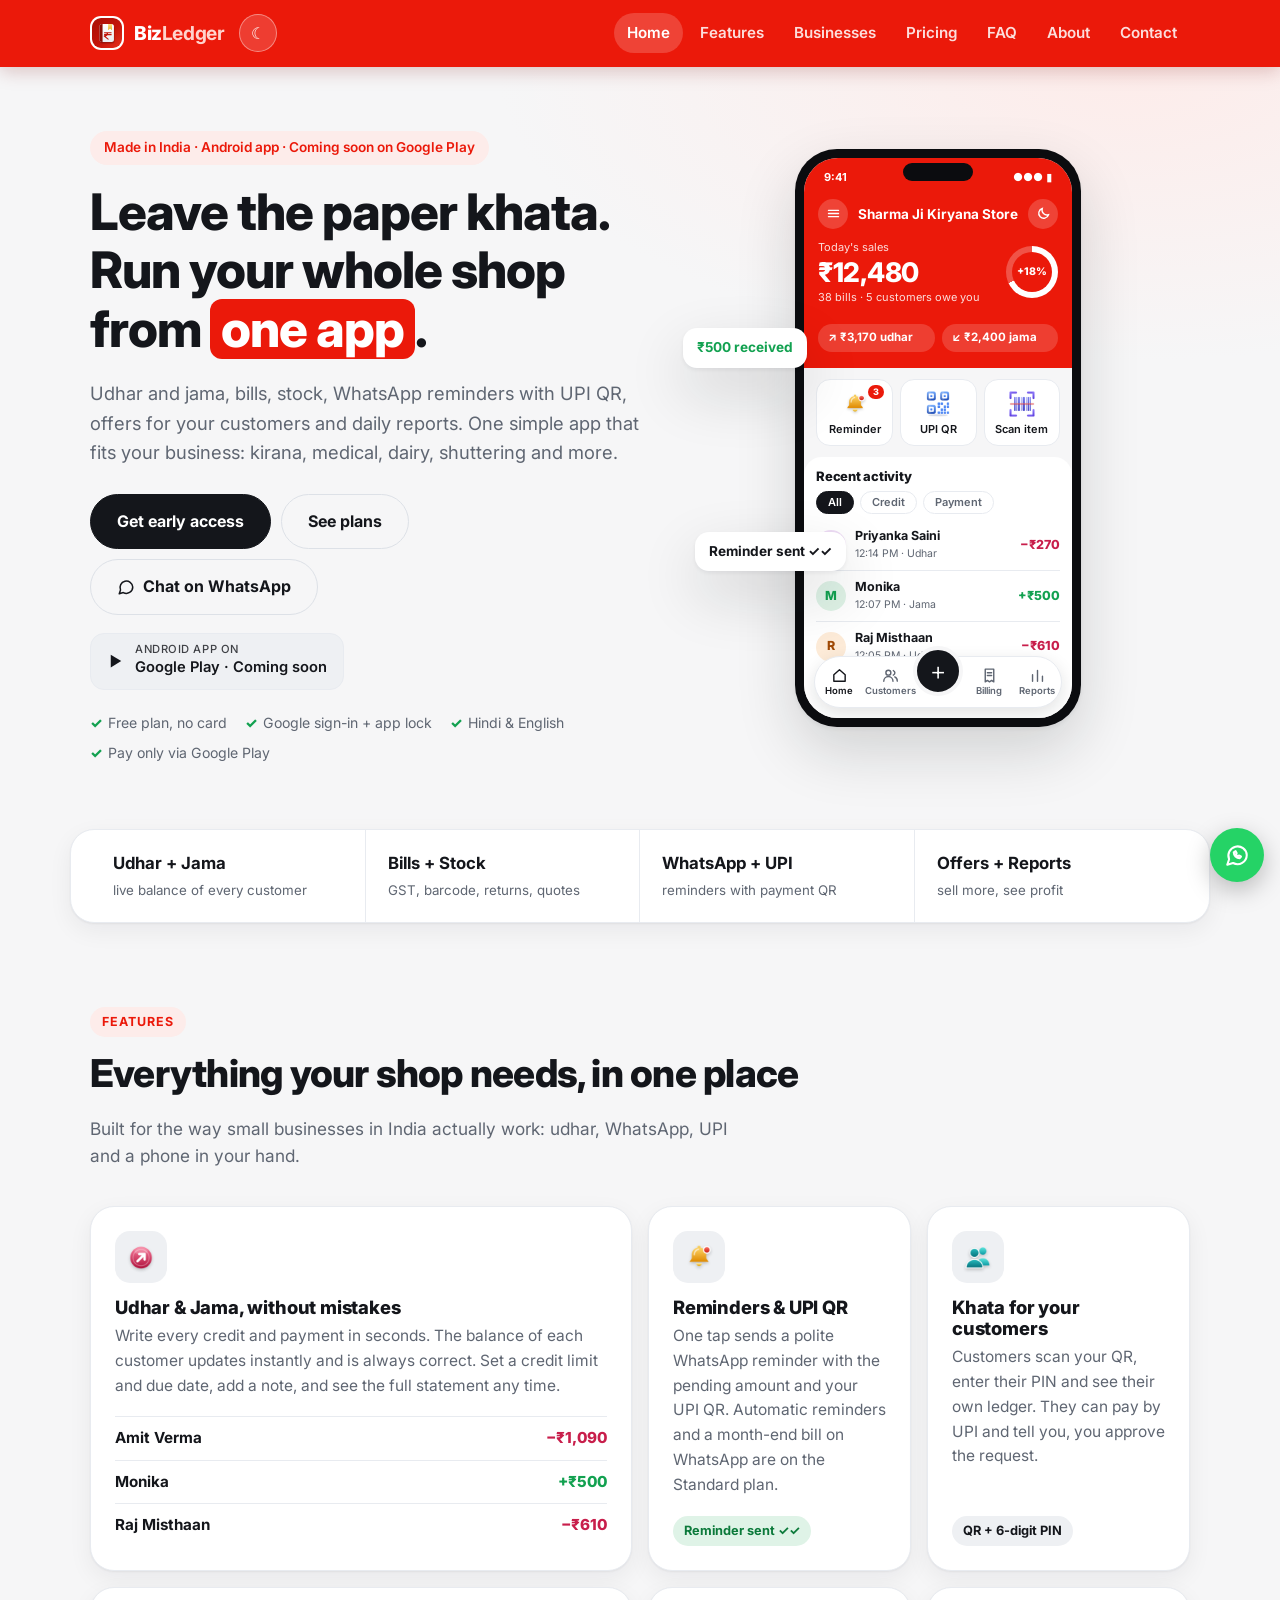
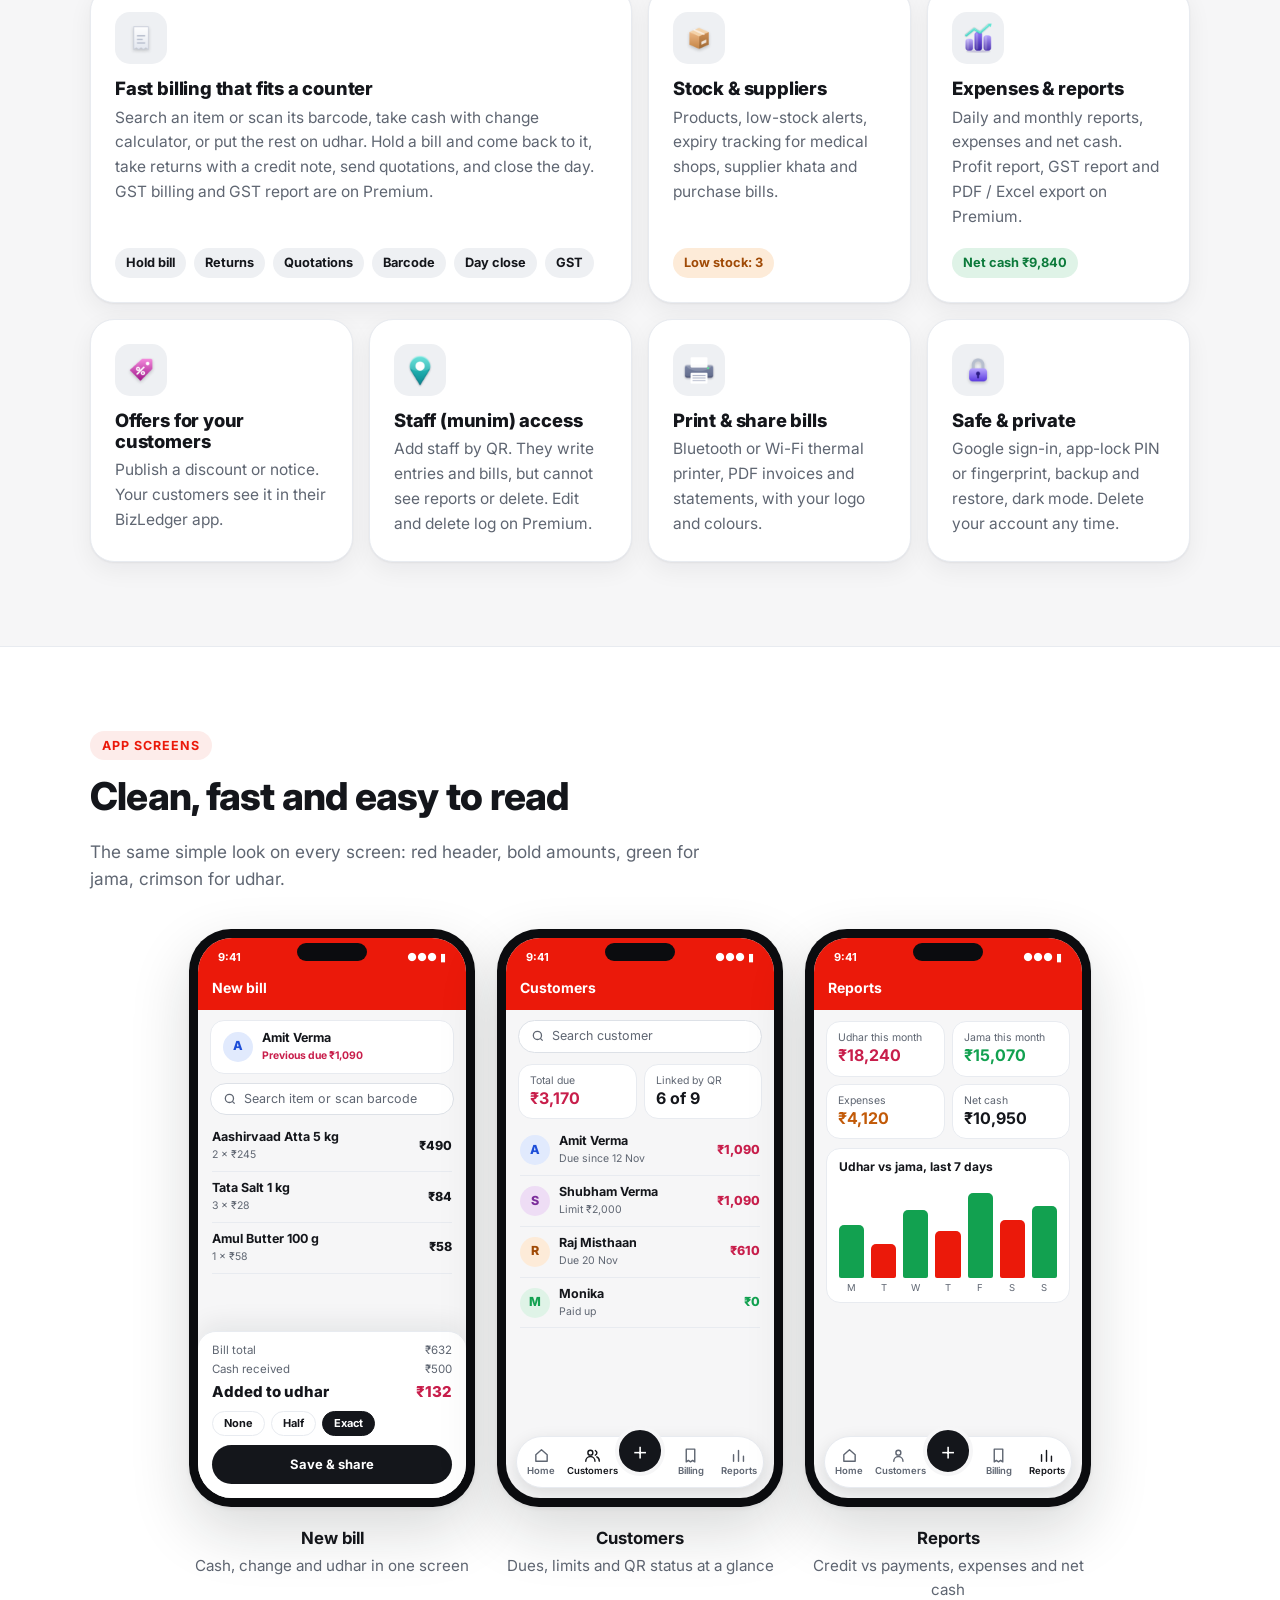
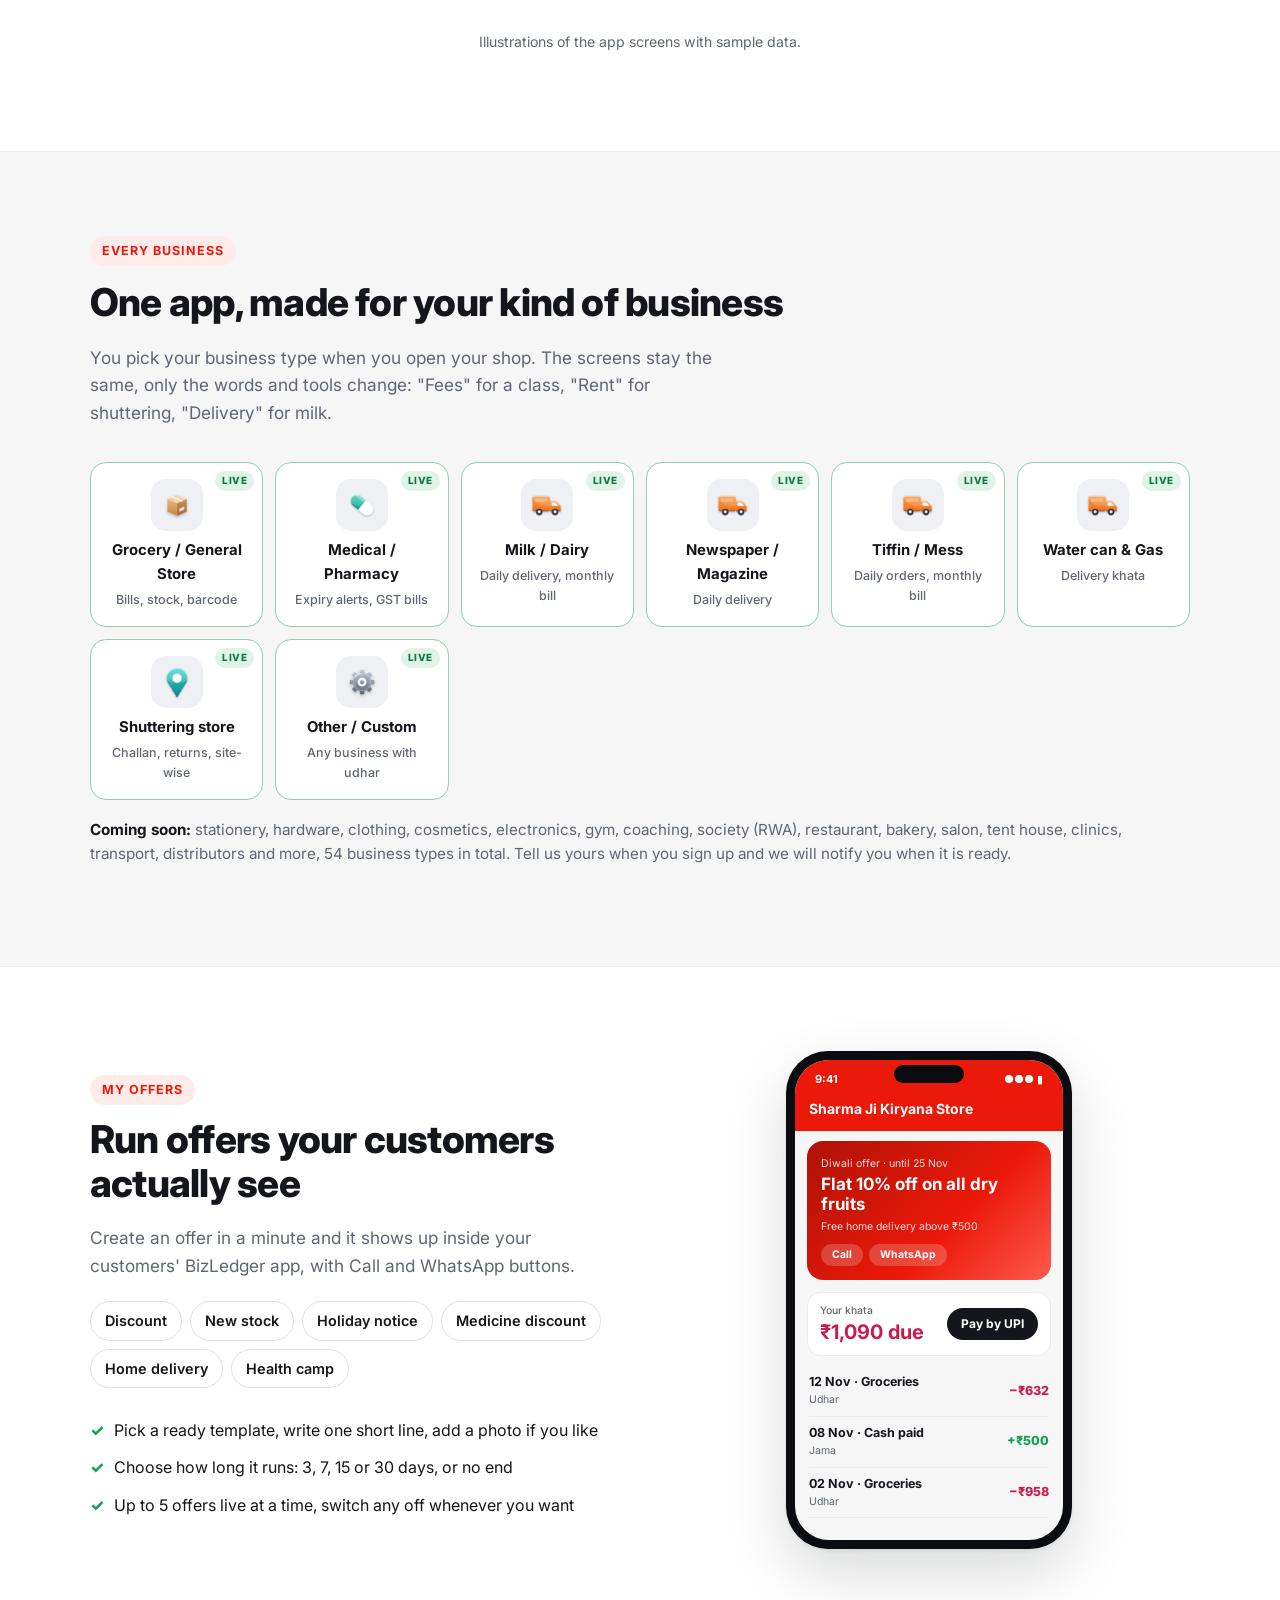
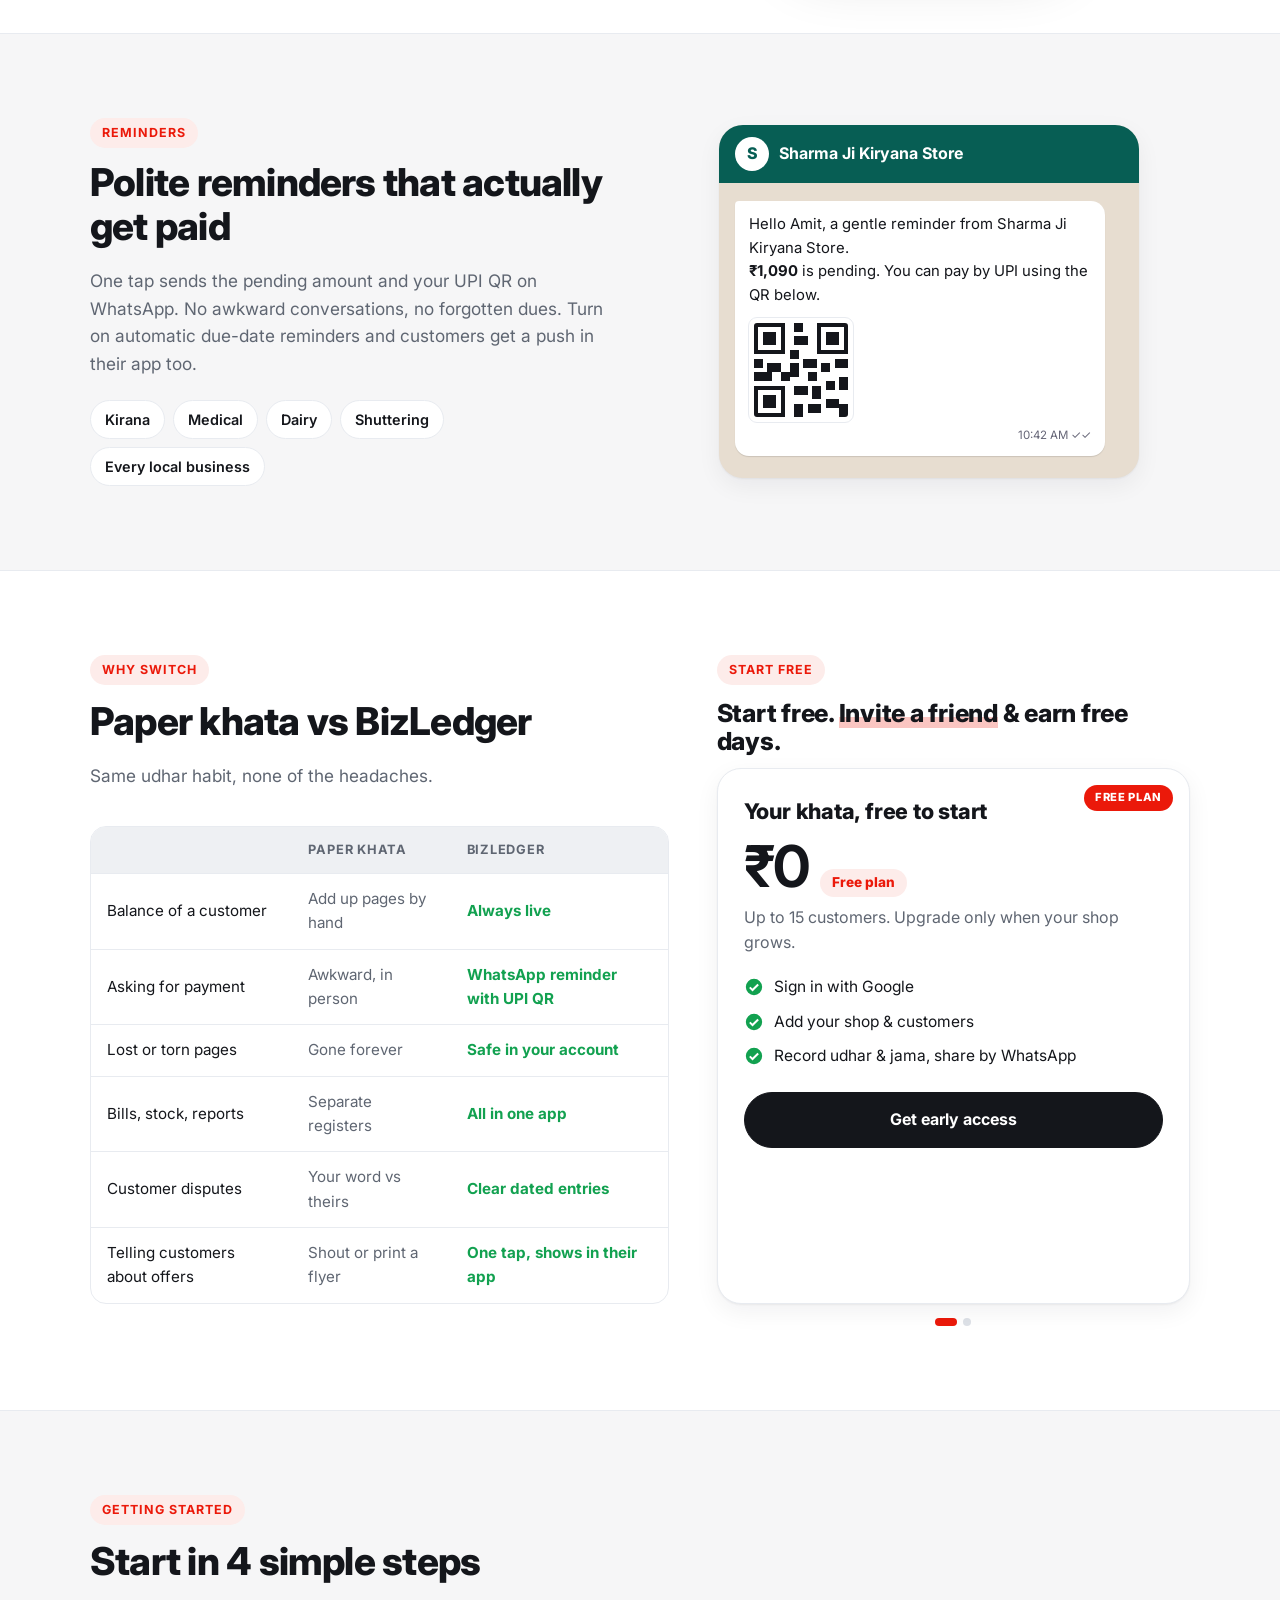
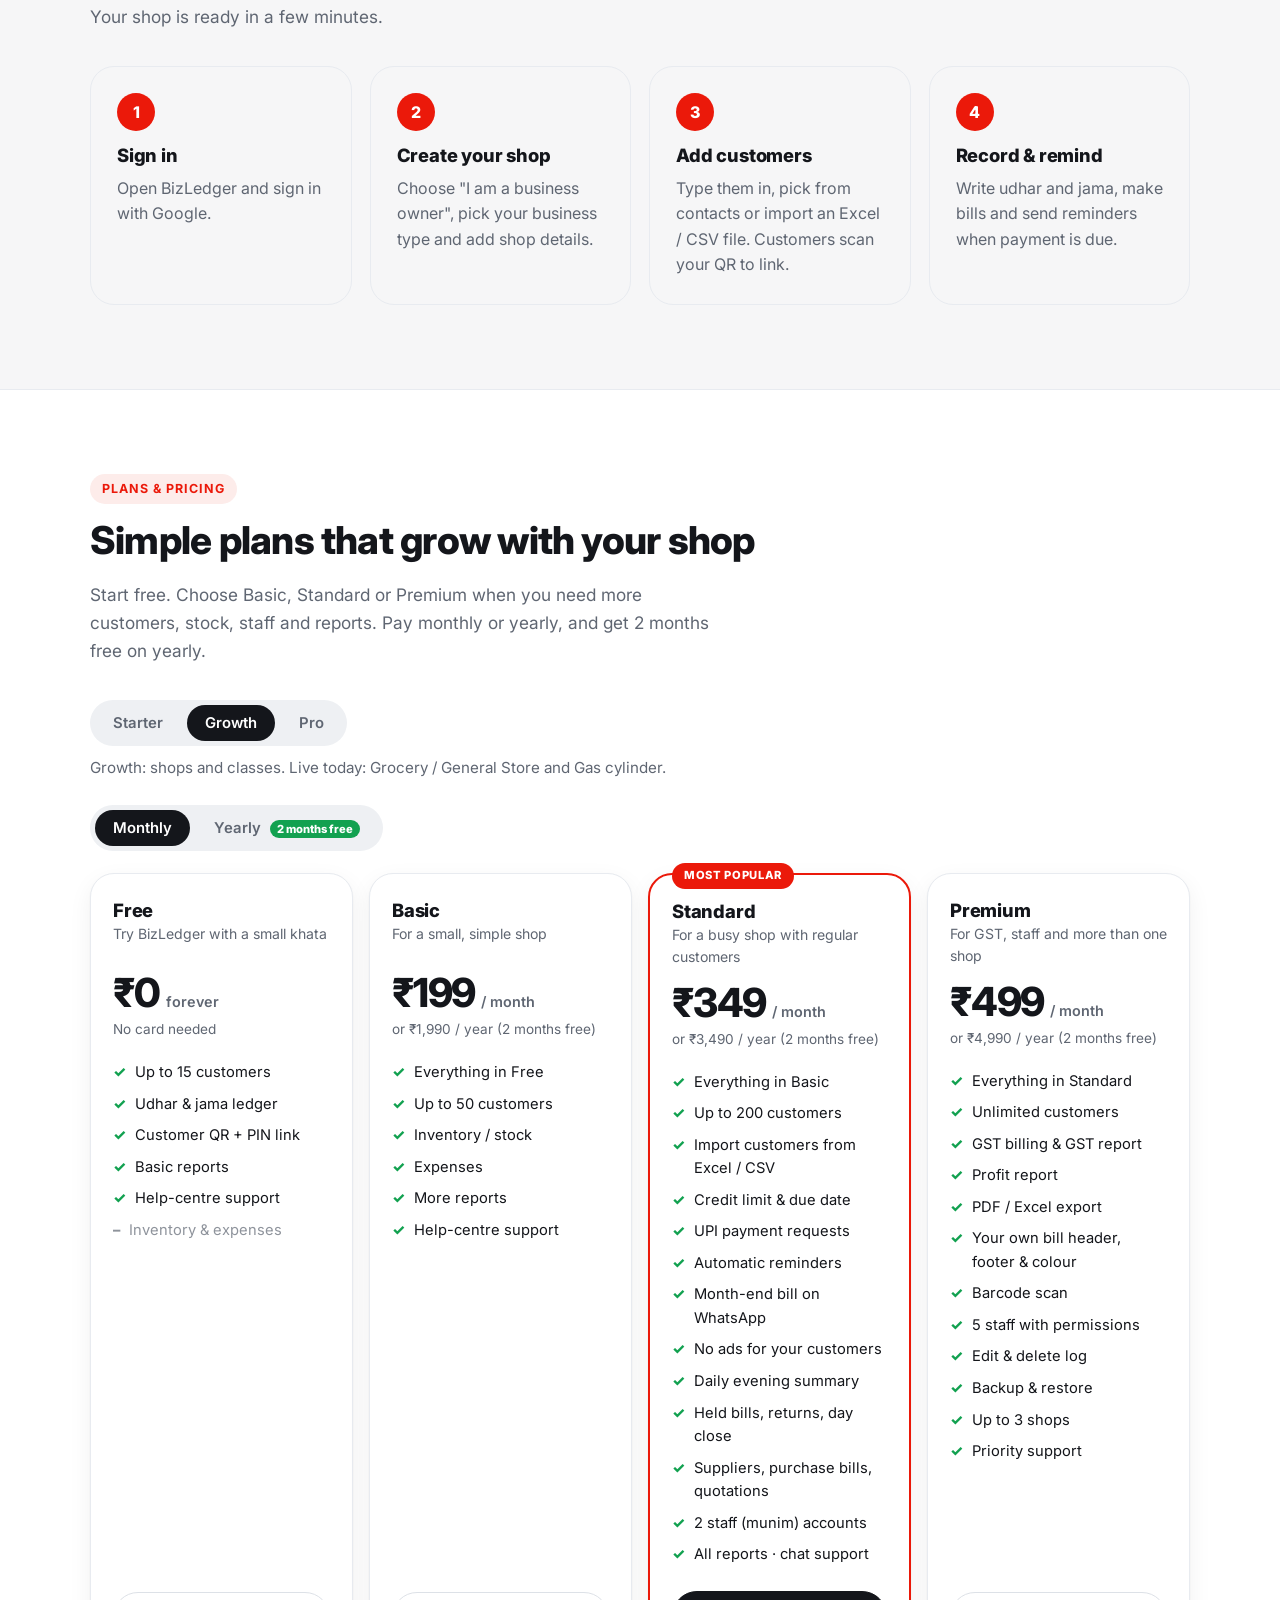
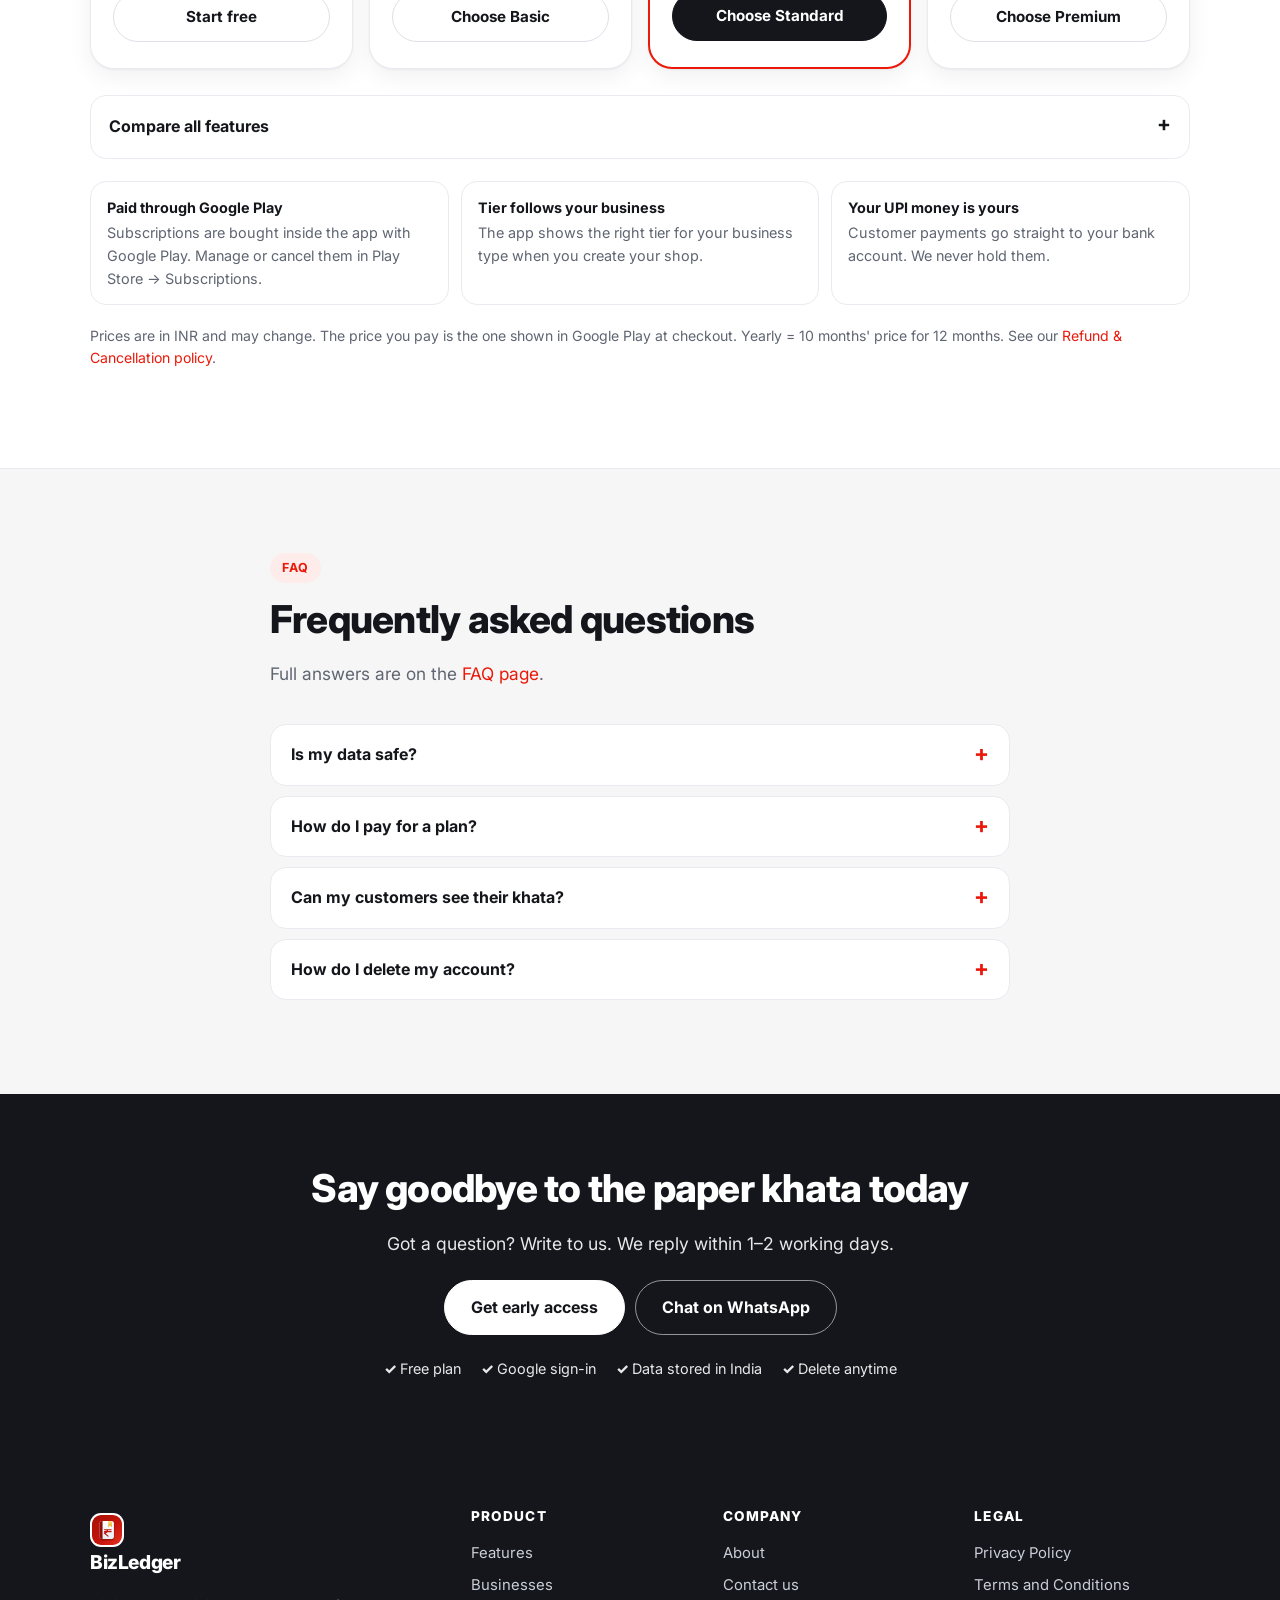
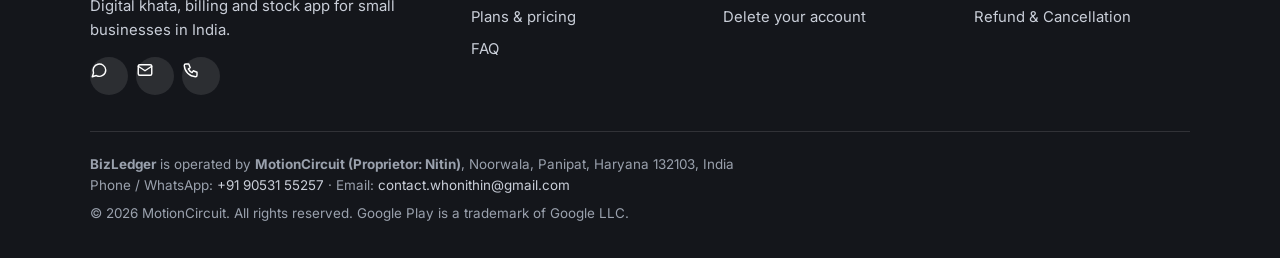
==== commit 4cad183c: "Add files via upload" ====
--- a/index.html
+++ b/index.html
@@ -36,7 +36,7 @@
     <span class="pill2">Made in India &middot; Android app &middot; Coming soon on Google Play</span>
     <h1>Leave the paper khata.<br>Run your whole shop from <span class="hl">one app</span>.</h1>
     <p class="lead2">Udhar and jama, bills, stock, WhatsApp reminders with UPI QR, offers for your customers and daily reports. One simple app that fits your business: kirana, medical, dairy, shuttering and more.</p>
-    <div class="cta"><a class="btn w" href="contact.html">Get early access</a><a class="btn ghost2" href="#pricing">See plans</a><a class="btn ghost2 wa" href="https://wa.me/919053155257" target="_blank" rel="noopener">Chat on WhatsApp</a></div>
+    <div class="cta"><a class="btn" href="contact.html">Get early access</a><a class="btn ghost2" href="#pricing">See plans</a><a class="btn ghost2 wa" href="https://wa.me/919053155257" target="_blank" rel="noopener">Chat on WhatsApp</a></div>
     <span class="gp"><svg viewBox="0 0 24 24" width="18" height="18" fill="currentColor"><path d="M5 3.5v17l14-8.5z"/></svg><span><small>Android app on</small>Google Play &middot; Coming soon</span></span>
     <ul class="trust2"><li>Free plan, no card</li><li>Google sign-in + app lock</li><li>Hindi &amp; English</li><li>Pay only via Google Play</li></ul>
   </div>
--- a/style.css
+++ b/style.css
@@ -11,7 +11,7 @@
 :root[data-theme=dark]{
   --bg:#0E1014;--card:#181B21;--ink:#F2F2F2;--mut:#A0A6B1;--line:#262A31;--line2:#333843;--soft:#20242B;
   --acc:#FF5A4D;--red-s:#3A1311;--udhar:#FF7A93;--jama:#4CC38A;--warn:#FF9A3D;
-  --btn:#F5F5F5;--onbtn:#14161B;--strip:#262626;--sh:0 1px 2px rgba(0,0,0,.3),0 8px 24px rgba(0,0,0,.3);--sh2:0 24px 60px rgba(0,0,0,.5);
+  --btn:#F5F5F5;--onbtn:#14161B;--strip:#262626;--hdr:#C4140A;--sh:0 1px 2px rgba(0,0,0,.3),0 8px 24px rgba(0,0,0,.3);--sh2:0 24px 60px rgba(0,0,0,.5);
 }
 *{box-sizing:border-box}
 html{scroll-behavior:smooth;scroll-padding-top:76px;-webkit-text-size-adjust:100%}
@@ -31,16 +31,16 @@
 .pbar{position:fixed;left:0;top:0;height:3px;width:100%;background:var(--red);transform:scaleX(0);transform-origin:0 50%;z-index:90}
 
 /* header */
-.top{position:sticky;top:0;z-index:80;background:color-mix(in srgb,var(--bg) 88%,transparent);backdrop-filter:saturate(1.4) blur(14px);-webkit-backdrop-filter:saturate(1.4) blur(14px);border-bottom:1px solid transparent;transition:border-color .2s}
-.top.sc{border-color:var(--line)}
+.top{position:sticky;top:0;z-index:80;background:var(--hdr);border-bottom:1px solid transparent;box-shadow:0 4px 18px rgba(120,10,4,.22);transition:box-shadow .2s}
+.top.sc{border-color:transparent;box-shadow:0 6px 22px rgba(120,10,4,.32)}
 .bar{display:flex;align-items:center;gap:14px;height:66px}
-.brand{display:flex;align-items:center;gap:10px;font-weight:800;font-size:1.2rem;color:var(--ink);letter-spacing:-.02em}.brand:hover{text-decoration:none}
-.brand .mark{border-radius:9px;display:block}
-.brand span b{color:var(--red)}
+.brand{display:flex;align-items:center;gap:10px;font-weight:800;font-size:1.2rem;color:#fff;letter-spacing:-.02em}.brand:hover{text-decoration:none}
+.brand .mark{border-radius:11px;display:block;background:#fff;padding:2px}
+.brand span b{color:#FFD3CD}
 .nav{display:flex;gap:4px;margin-left:auto}
-.nav a{color:var(--mut);font-weight:600;font-size:.95rem;padding:8px 13px;border-radius:99px}
-.nav a:hover,.nav a.on{color:var(--ink);background:var(--soft);text-decoration:none}
-.thm{width:38px;height:38px;border-radius:50%;border:1px solid var(--line2);background:var(--card);color:var(--ink);font-size:1rem;cursor:pointer;display:grid;place-items:center}
+.nav a{color:rgba(255,255,255,.86);font-weight:600;font-size:.95rem;padding:8px 13px;border-radius:99px}
+.nav a:hover,.nav a.on{color:#fff;background:rgba(255,255,255,.18);text-decoration:none}
+.thm{width:38px;height:38px;border-radius:50%;border:1px solid rgba(255,255,255,.4);background:rgba(255,255,255,.16);color:#fff;font-size:1rem;cursor:pointer;display:grid;place-items:center}
 .mn-t{position:absolute;opacity:0;pointer-events:none}.mn-b,.ov{display:none}
 .nav-cta{background:var(--btn)!important;color:var(--onbtn)!important}
 
@@ -51,22 +51,23 @@
 .btn.ghost,.btn.ghost2{background:transparent;color:var(--ink);border-color:var(--line2)}
 .btn.w{background:#fff;color:#14161B;border-color:#fff}
 .btn.wide{width:100%}
+.btn.wa{background:transparent;box-shadow:none;max-width:none;margin:0;overflow:visible;border-radius:99px}:root[data-theme=dark] .btn.wa{background:transparent}
+.band .btn.wa{color:#fff}
 .btn.wa::before{content:"";width:18px;height:18px;background:currentColor;-webkit-mask:url("data:image/svg+xml,%3Csvg xmlns='http://www.w3.org/2000/svg' viewBox='0 0 24 24' fill='none' stroke='black' stroke-width='2' stroke-linecap='round' stroke-linejoin='round'%3E%3Cpath d='M21 12a8.5 8.5 0 0 1-12.6 7.4L3 21l1.7-5.1A8.5 8.5 0 1 1 21 12z'/%3E%3C/svg%3E") center/contain no-repeat;mask:url("data:image/svg+xml,%3Csvg xmlns='http://www.w3.org/2000/svg' viewBox='0 0 24 24' fill='none' stroke='black' stroke-width='2' stroke-linecap='round' stroke-linejoin='round'%3E%3Cpath d='M21 12a8.5 8.5 0 0 1-12.6 7.4L3 21l1.7-5.1A8.5 8.5 0 1 1 21 12z'/%3E%3C/svg%3E") center/contain no-repeat}
 
-/* hero: app Home header = flat brand red with white text */
-.hero2{padding:56px 0 110px;background:var(--hdr);color:#fff;position:relative;overflow:hidden}
-.hero2::after{content:"";position:absolute;inset:auto -10% -1px -10%;height:64px;background:var(--bg);border-radius:50% 50% 0 0/100% 100% 0 0}
+/* hero: follows light / dark theme (red lives only in the top header) */
+.hero2{padding:64px 0 90px;background:radial-gradient(900px 420px at 88% 0%,var(--red-s),transparent 70%),var(--bg);color:var(--ink);position:relative;overflow:hidden}
 .hgrid{display:grid;grid-template-columns:1.05fr .95fr;gap:40px;align-items:center;position:relative;z-index:1}
-.pill2{display:inline-block;font-size:.85rem;font-weight:600;background:rgba(255,255,255,.16);padding:6px 14px;border-radius:99px;margin-bottom:18px}
-.hero2 h1{color:#fff;margin-bottom:.4em}
-.hero2 .hl{background:#fff;color:var(--red);padding:0 .22em;border-radius:12px;display:inline-block;line-height:1.2}
-.lead2{font-size:1.15rem;max-width:560px;color:rgba(255,255,255,.92)}
+.pill2{display:inline-block;font-size:.85rem;font-weight:600;background:var(--red-s);color:var(--acc);padding:6px 14px;border-radius:99px;margin-bottom:18px}
+.hero2 h1{color:var(--ink);margin-bottom:.4em}
+.hero2 .hl{background:var(--red);color:#fff;padding:0 .22em;border-radius:12px;display:inline-block;line-height:1.2}
+.lead2{font-size:1.15rem;max-width:560px;color:var(--mut)}
 .cta{display:flex;flex-wrap:wrap;gap:10px;margin:26px 0 18px}
-.hero2 .btn.ghost2{color:#fff;border-color:rgba(255,255,255,.5)}
-.gp{display:inline-flex;align-items:center;gap:10px;background:rgba(0,0,0,.28);padding:9px 16px;border-radius:14px;font-size:.92rem;font-weight:600}
+.hero2 .btn.ghost2{color:var(--ink);border-color:var(--line2)}
+.gp{display:inline-flex;align-items:center;gap:10px;background:var(--soft);color:var(--ink);border:1px solid var(--line);padding:9px 16px;border-radius:14px;font-size:.92rem;font-weight:600}
 .gp small{display:block;font-size:.7rem;font-weight:500;opacity:.8;text-transform:uppercase;letter-spacing:.05em;line-height:1.2}
-.trust2{display:flex;flex-wrap:wrap;gap:8px 18px;list-style:none;padding:0;margin:22px 0 0;font-size:.88rem;color:rgba(255,255,255,.88)}
-.trust2 li::before{content:"✓";font-weight:800;margin-right:6px}
+.trust2{display:flex;flex-wrap:wrap;gap:8px 18px;list-style:none;padding:0;margin:22px 0 0;font-size:.88rem;color:var(--mut)}
+.trust2 li::before{content:"✓";font-weight:800;margin-right:6px;color:var(--jama)}
 .hshot{position:relative;display:flex;justify-content:center;padding-bottom:20px}
 .fc{position:absolute;background:var(--card);color:var(--ink);font-weight:700;font-size:.85rem;padding:9px 14px;border-radius:14px;box-shadow:var(--sh2);z-index:3;animation:fl 5s ease-in-out infinite}
 .fc.a{left:-4px;top:30%}.fc.b{left:8px;top:64%;animation-delay:-2.4s}.fc i{font-style:normal;color:var(--jama)}
@@ -241,7 +242,7 @@
 .faq details p{color:var(--mut);margin:0 0 16px}
 
 /* band + footer */
-.band{background:var(--hdr);color:#fff;padding:72px 0;position:relative;overflow:hidden}
+.band{background:var(--strip);color:#fff;padding:72px 0;position:relative;overflow:hidden}
 .band h2{color:#fff}.band p{color:rgba(255,255,255,.9);font-size:1.1rem}
 .cta2{display:flex;gap:10px;justify-content:center;flex-wrap:wrap;margin:22px 0}
 .band .btn.ghost2{color:#fff;border-color:rgba(255,255,255,.55)}
@@ -284,7 +285,7 @@
   .mn-b span::before{position:absolute;top:-5px}.mn-b span::after{position:absolute;top:5px}
   .thm{margin-left:auto}
   .nav{position:fixed;top:66px;left:0;right:0;flex-direction:column;background:var(--bg);padding:12px 20px 20px;border-bottom:1px solid var(--line);transform:translateY(-130%);transition:transform .25s;margin:0;z-index:79}
-  .nav a{padding:13px 14px;font-size:1.02rem}
+  .nav a{padding:13px 14px;font-size:1.02rem;color:var(--mut)}.nav a:hover,.nav a.on{color:var(--ink);background:var(--soft)}
   .mn-t:checked~.nav{transform:none}.mn-t:checked~.ov{display:block;position:fixed;inset:66px 0 0;background:rgba(0,0,0,.4);z-index:78}
 }
 @media(max-width:700px){
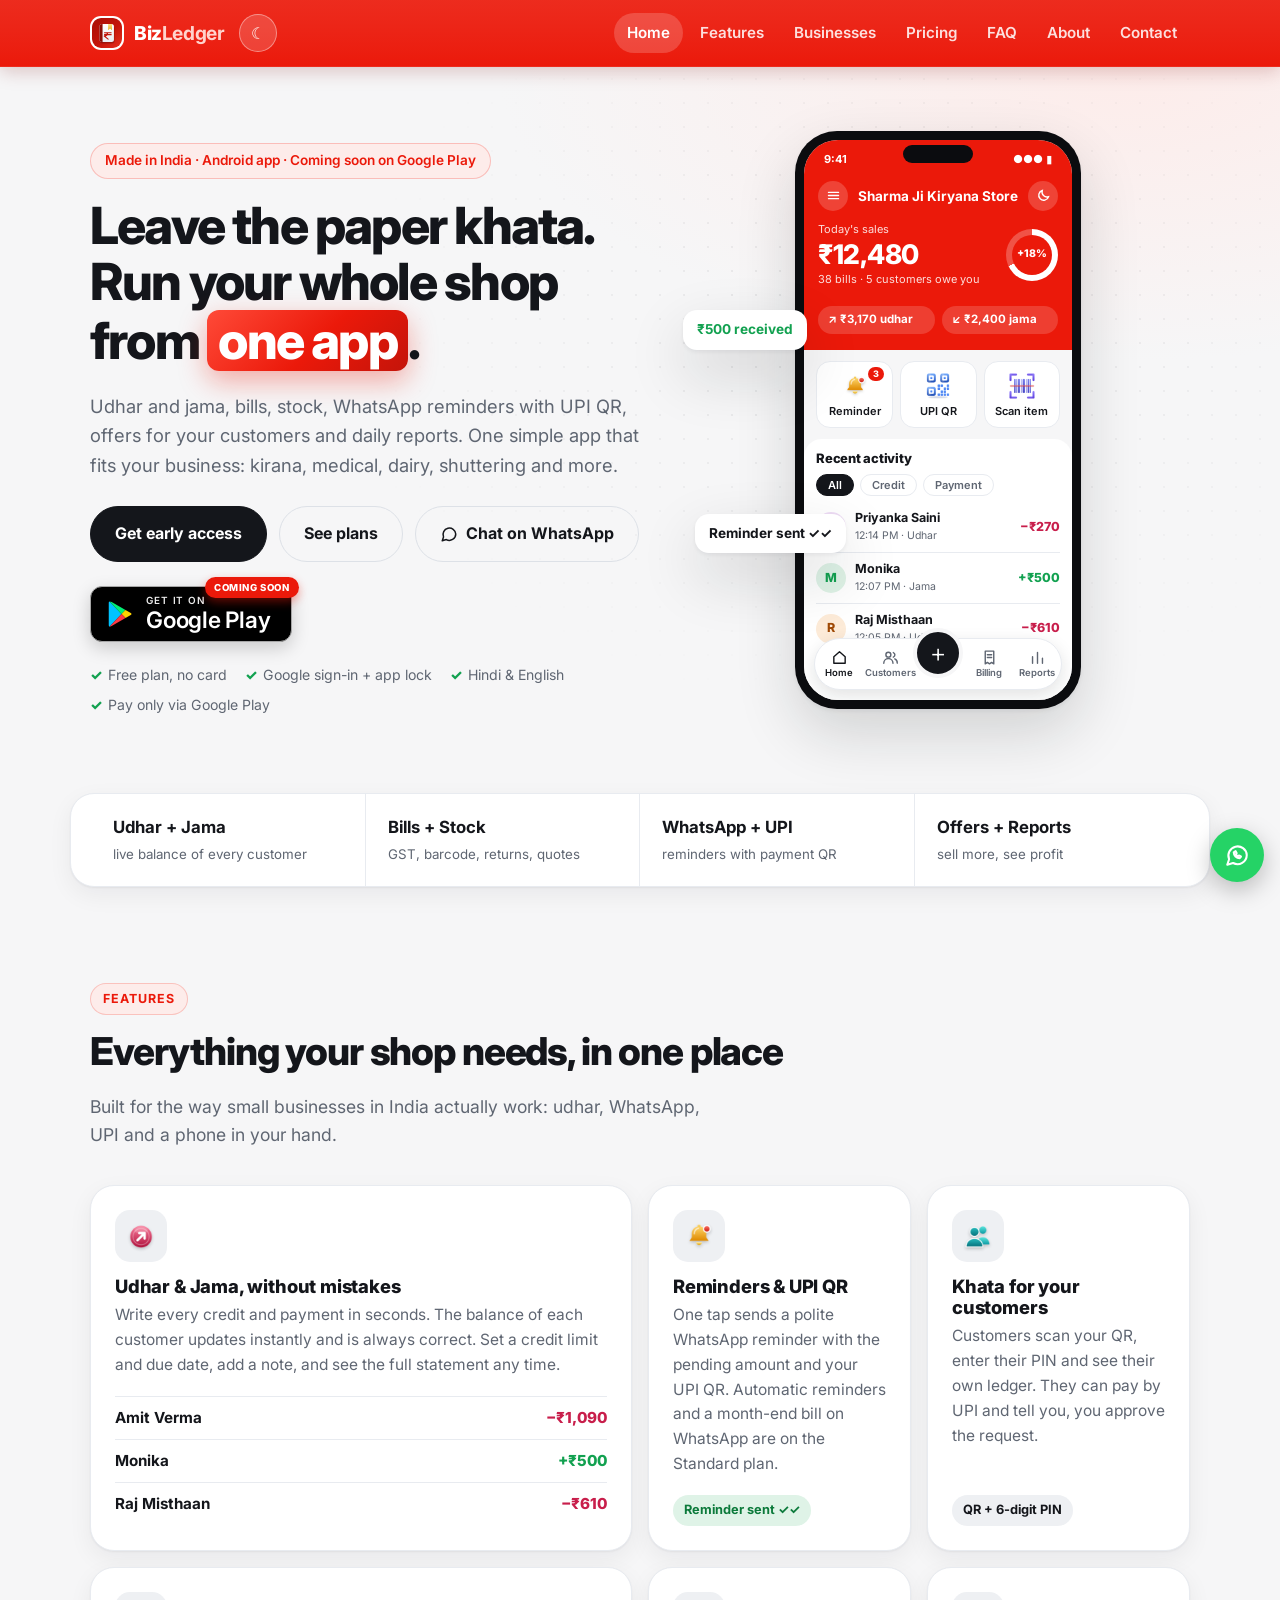
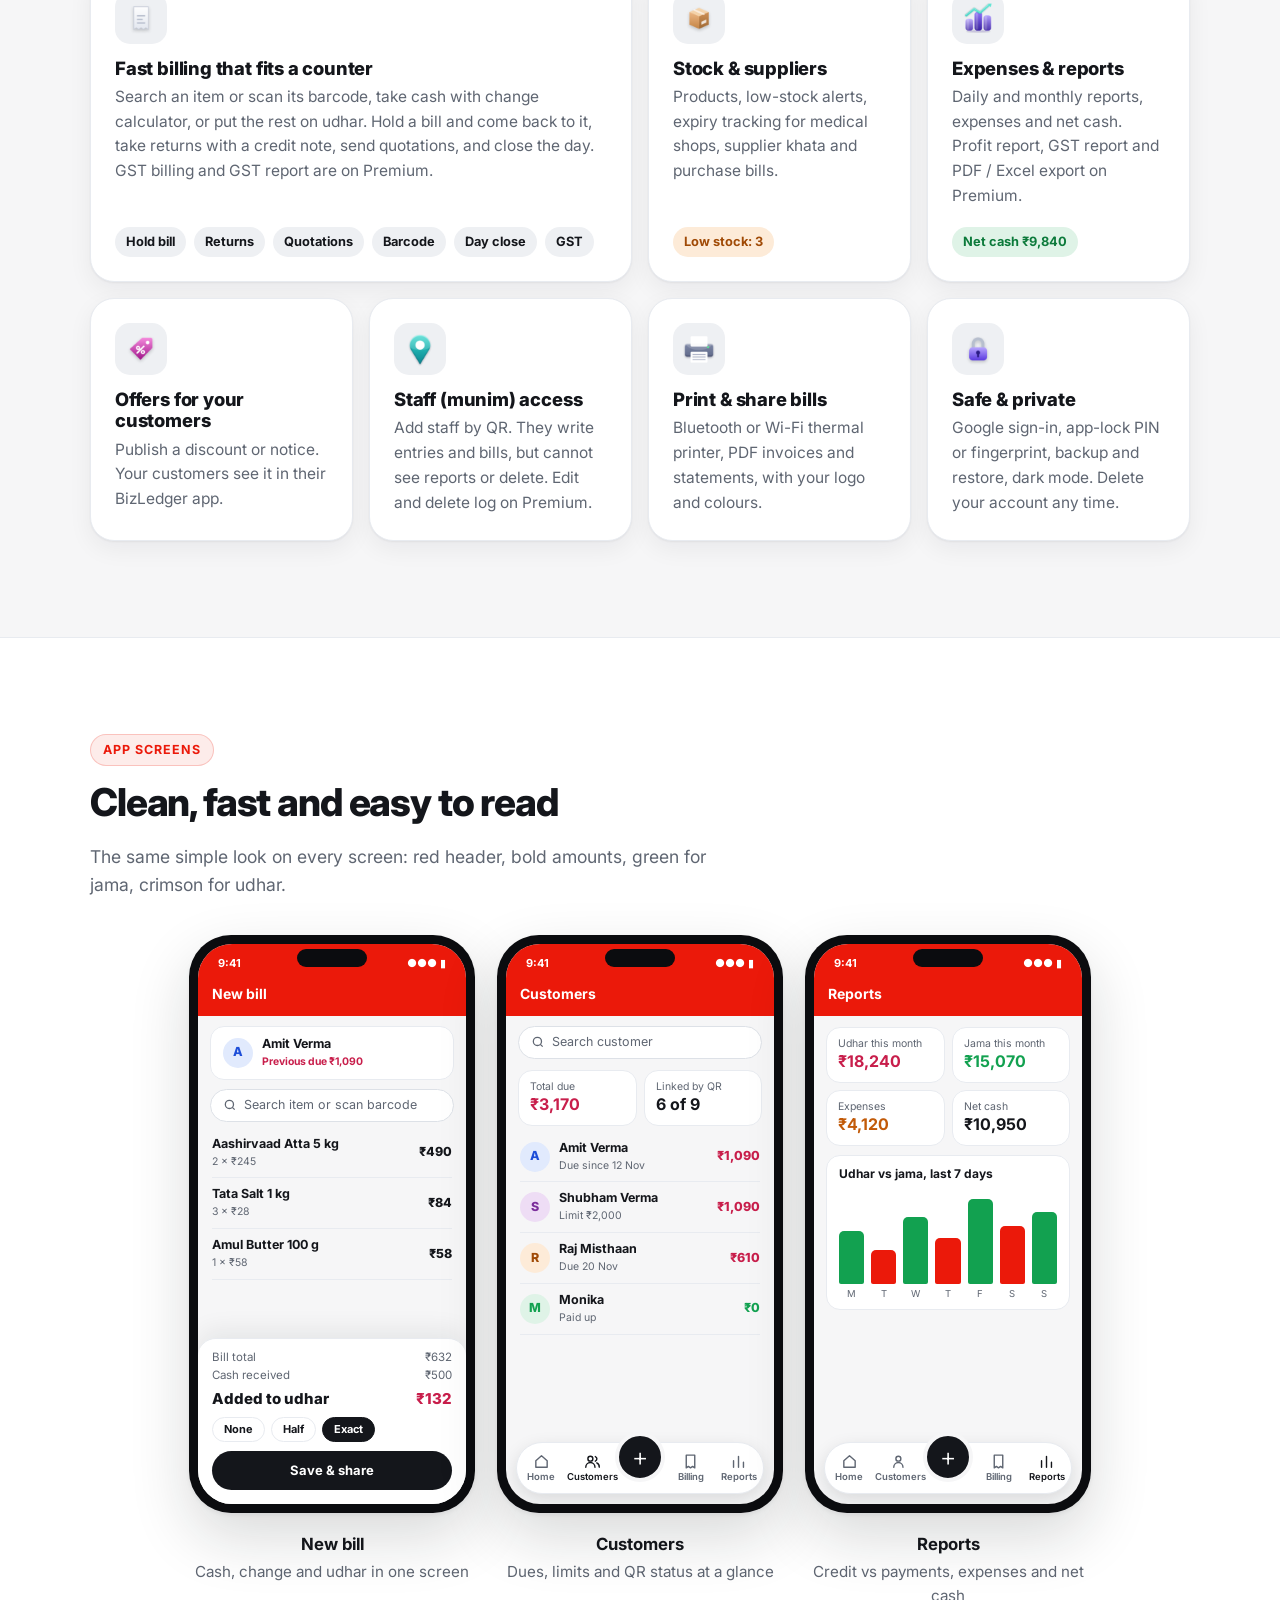
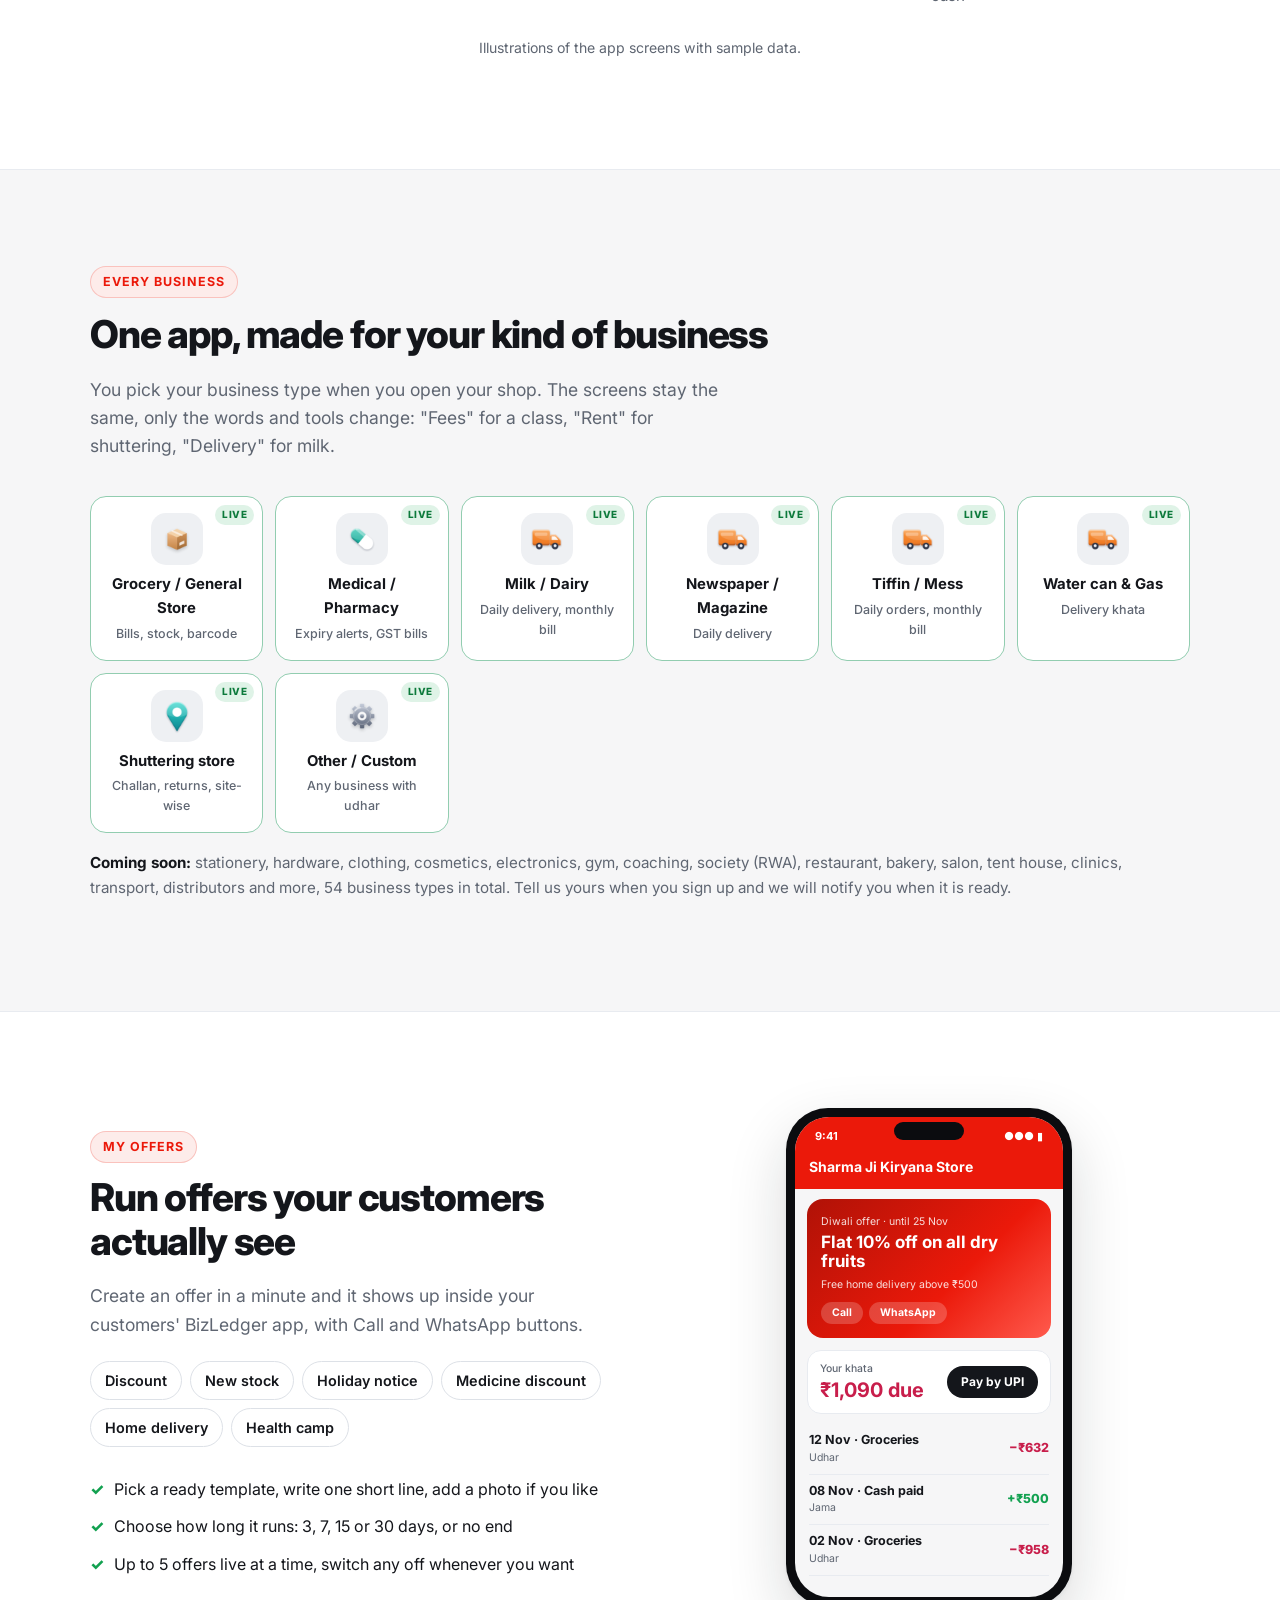
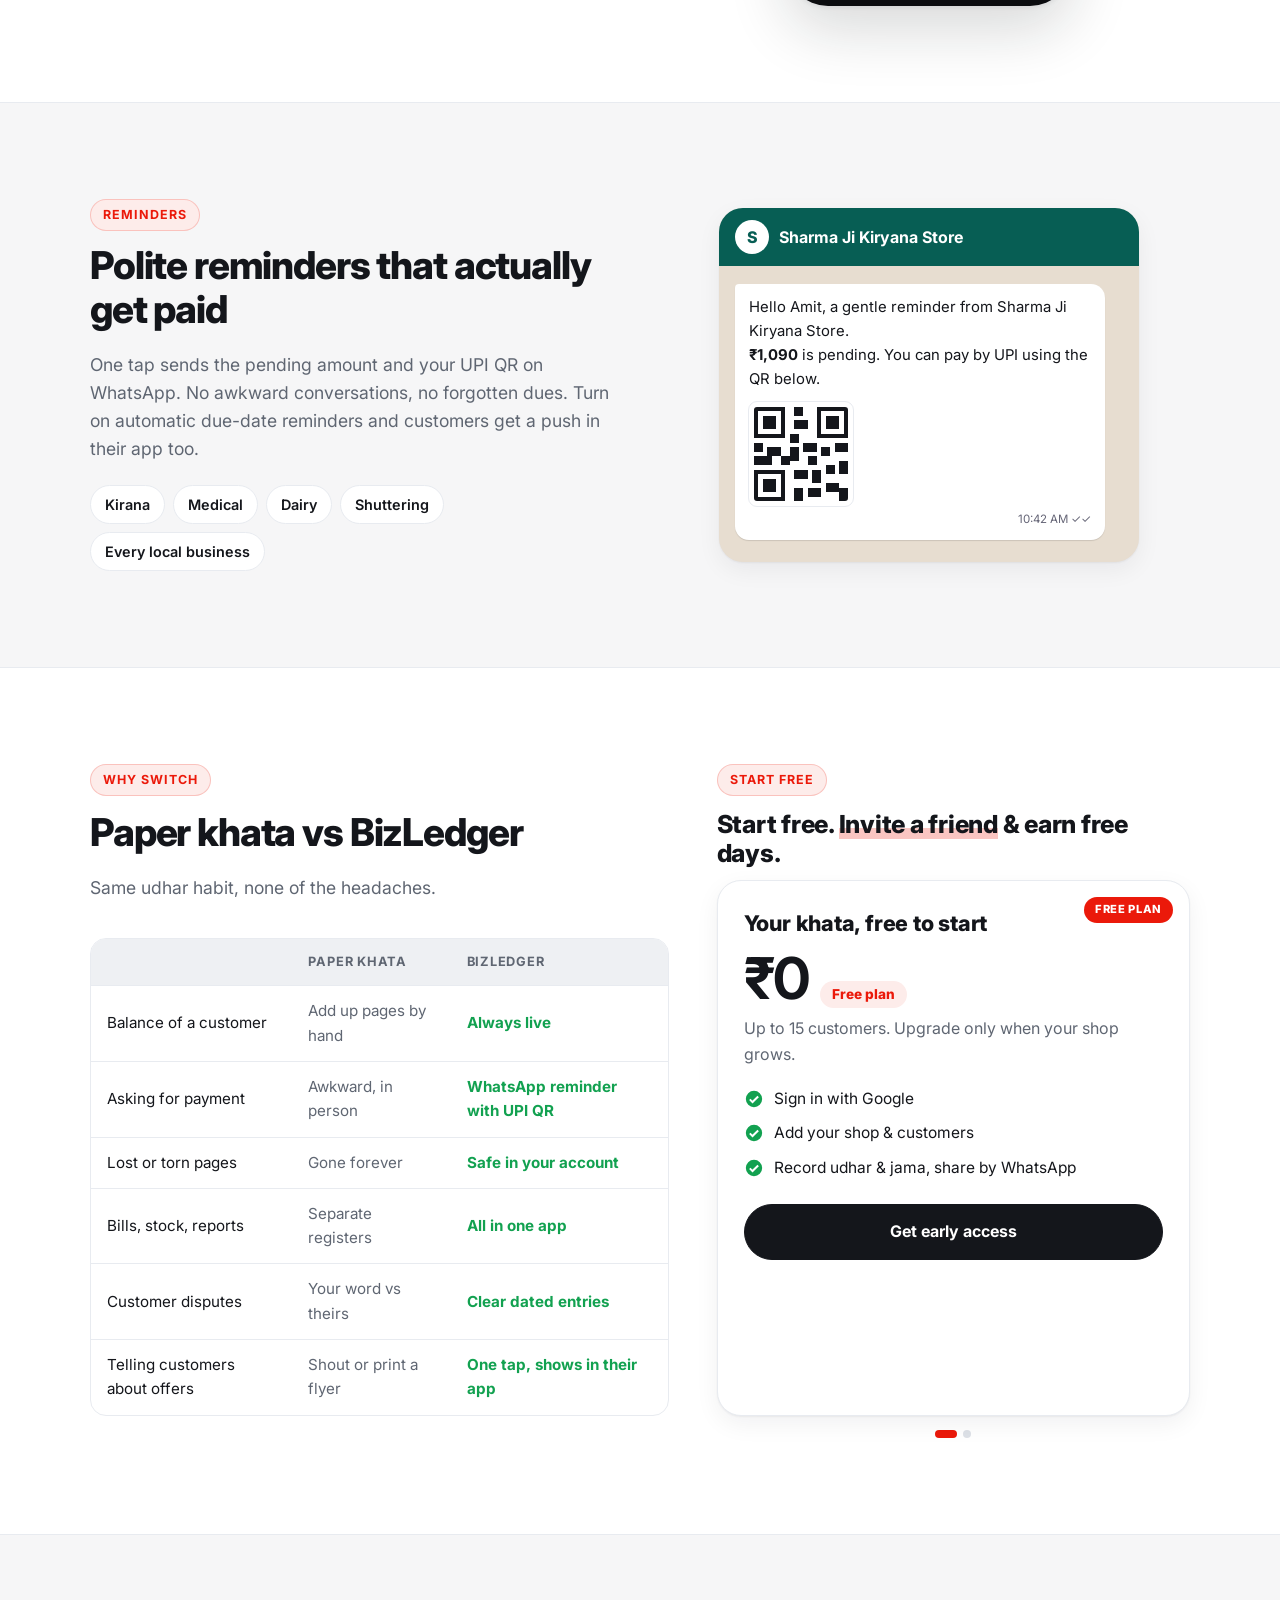
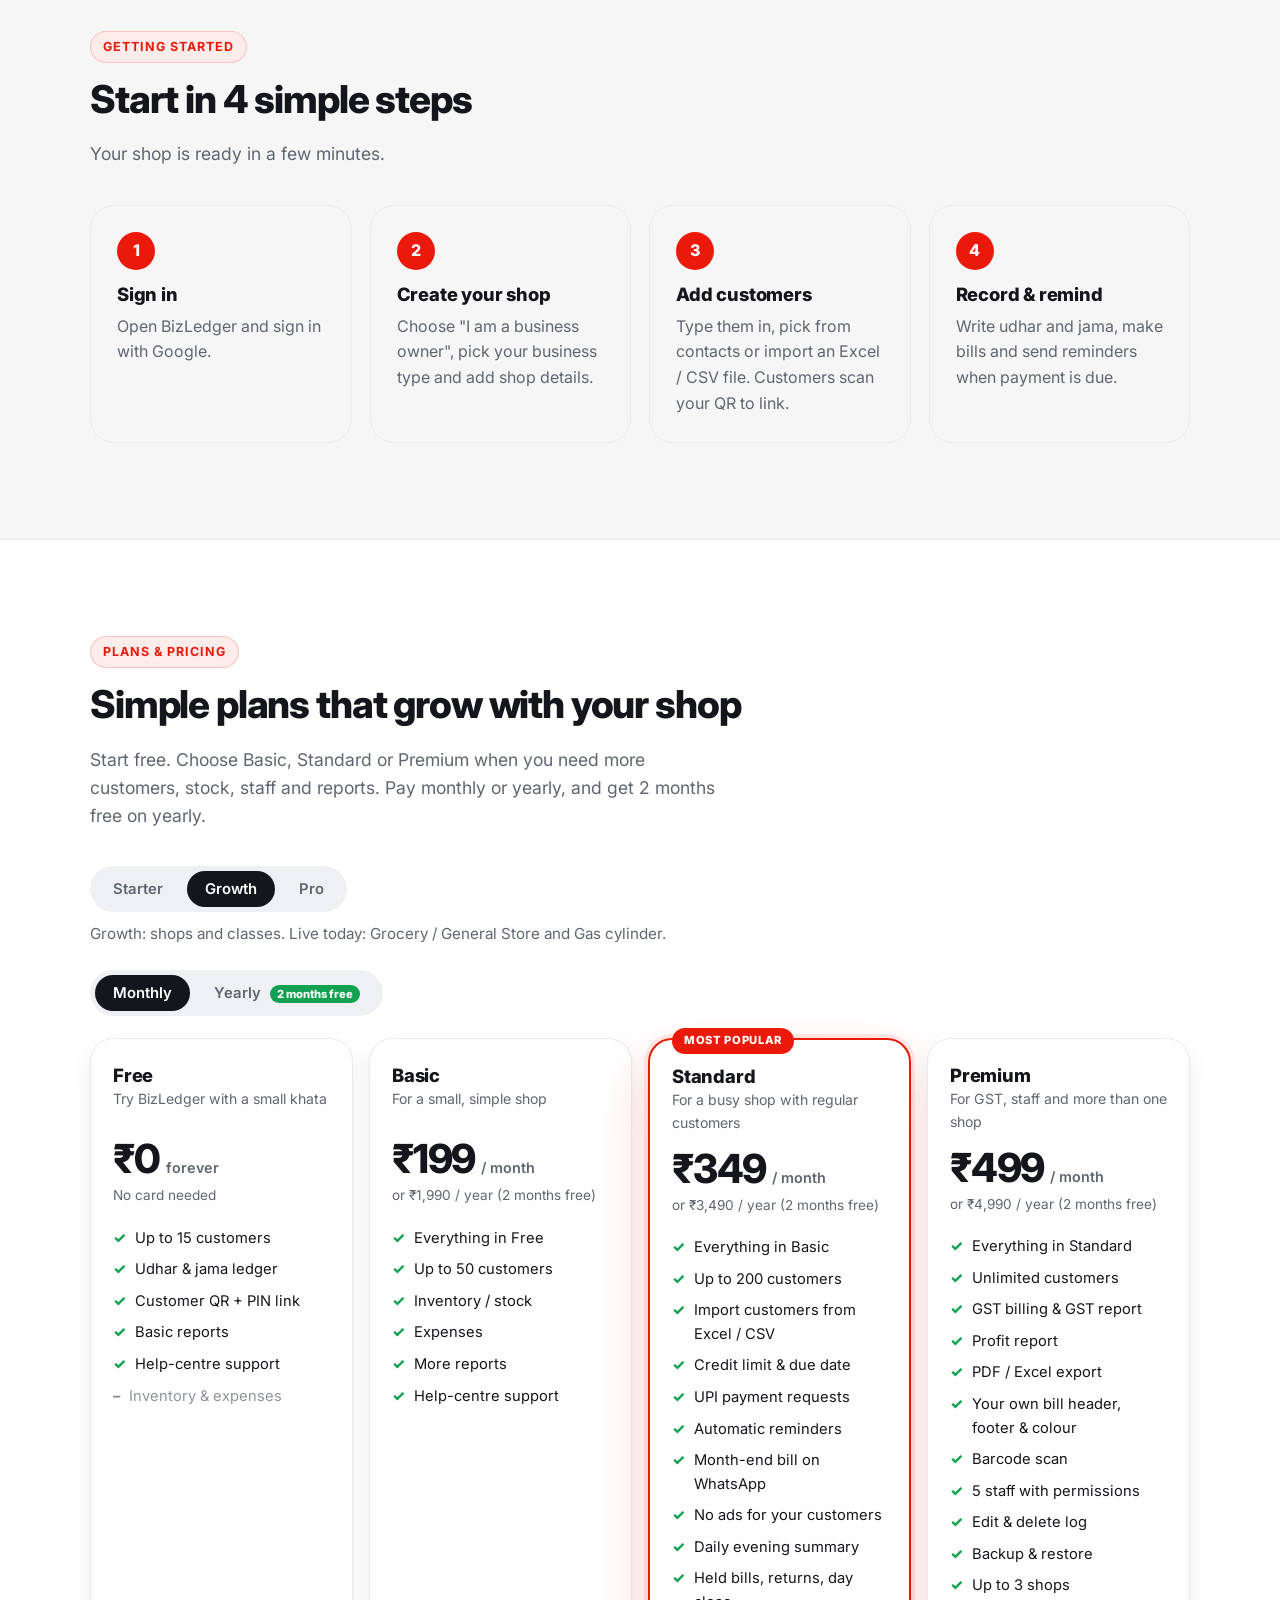
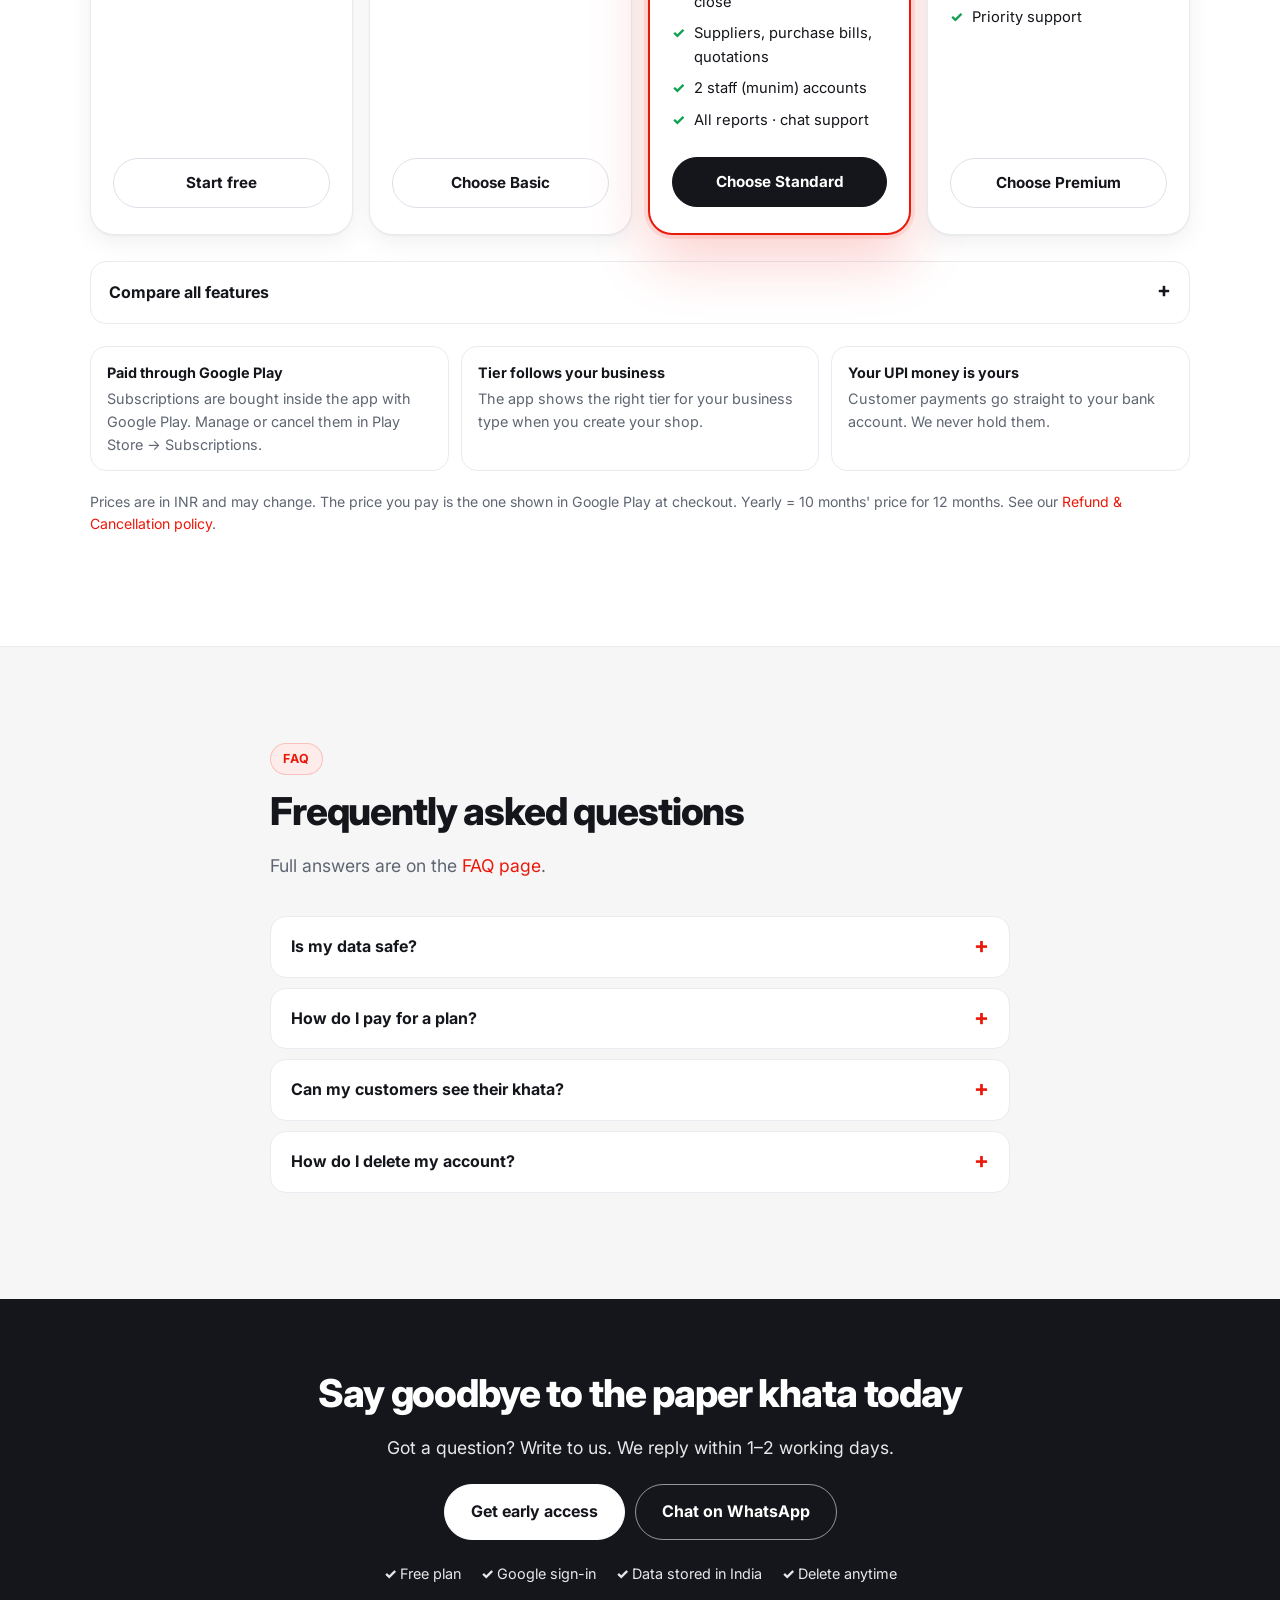
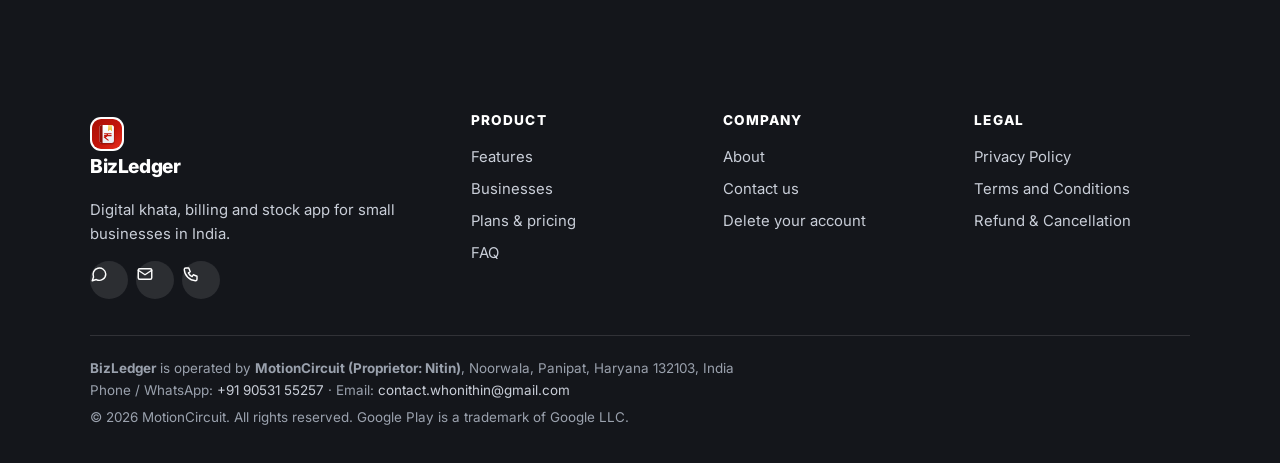
==== commit 70e8311e: "Add files via upload" ====
--- a/index.html
+++ b/index.html
@@ -17,7 +17,7 @@
 <link rel="apple-touch-icon" href="apple-touch-icon.png?v=3">
 <link rel="manifest" href="site.webmanifest">
 <link rel="preconnect" href="https://fonts.googleapis.com"><link rel="preconnect" href="https://fonts.gstatic.com" crossorigin><link href="https://fonts.googleapis.com/css2?family=Inter:wght@400;500;600;700;800&display=swap" rel="stylesheet">
-<link rel="stylesheet" href="style.css?v=14">
+<link rel="stylesheet" href="style.css?v=20">
 <link rel="canonical" href="https://motioncircuit.github.io/bizledger/">
 <meta name="twitter:card" content="summary_large_image">
 <script type="application/ld+json">{"@context":"https://schema.org","@type":"SoftwareApplication","name":"BizLedger","operatingSystem":"Android","applicationCategory":"BusinessApplication","description":"Digital khata (udhar ledger), billing and stock app for small businesses in India.","offers":{"@type":"AggregateOffer","priceCurrency":"INR","lowPrice":"0","highPrice":"999","offerCount":"10"},"publisher":{"@type":"Organization","name":"MotionCircuit","email":"contact.whonithin@gmail.com","telephone":"+919053155257"}}</script>
@@ -37,7 +37,11 @@
     <h1>Leave the paper khata.<br>Run your whole shop from <span class="hl">one app</span>.</h1>
     <p class="lead2">Udhar and jama, bills, stock, WhatsApp reminders with UPI QR, offers for your customers and daily reports. One simple app that fits your business: kirana, medical, dairy, shuttering and more.</p>
     <div class="cta"><a class="btn" href="contact.html">Get early access</a><a class="btn ghost2" href="#pricing">See plans</a><a class="btn ghost2 wa" href="https://wa.me/919053155257" target="_blank" rel="noopener">Chat on WhatsApp</a></div>
-    <span class="gp"><svg viewBox="0 0 24 24" width="18" height="18" fill="currentColor"><path d="M5 3.5v17l14-8.5z"/></svg><span><small>Android app on</small>Google Play &middot; Coming soon</span></span>
+    <a class="gplay" href="contact.html" aria-label="Get it on Google Play, coming soon. Join early access">
+      <svg class="gl" viewBox="0 0 24 24" width="30" height="30" aria-hidden="true"><path fill="#00C3FF" d="M3.6 1.9 13.2 12l-9.6 10.1c-.4-.2-.6-.6-.6-1.1V3c0-.5.2-.9.6-1.1z"/><path fill="#00F076" d="M13.2 12l3.2-3.2L5.3 2.4c-.7-.4-1.3-.5-1.7-.5L13.2 12z"/><path fill="#FFD400" d="m16.4 8.8 4.2 2.4c.8.5.8 1.1 0 1.6l-4.2 2.4L13.2 12l3.2-3.2z"/><path fill="#FF3A44" d="m13.2 12 3.2 3.2-11.1 6.4c-.7.4-1.3.5-1.7.5L13.2 12z"/></svg>
+      <span class="gt"><small>GET IT ON</small><b>Google Play</b></span>
+      <i class="soon">Coming soon</i>
+    </a>
     <ul class="trust2"><li>Free plan, no card</li><li>Google sign-in + app lock</li><li>Hindi &amp; English</li><li>Pay only via Google Play</li></ul>
   </div>
   <div class="rv d2 hshot">
--- a/style.css
+++ b/style.css
@@ -298,3 +298,88 @@
 @media(prefers-reduced-motion:reduce){*{animation:none!important;transition:none!important}.rv{opacity:1;transform:none}html{scroll-behavior:auto}}
 
 .scr.sm{height:480px}
+
+/* =====================================================================
+   PREMIUM LAYER (v20): hover motion, branded Google Play badge, polish
+   ===================================================================== */
+::selection{background:var(--red);color:#fff}
+html{scrollbar-width:thin;scrollbar-color:var(--line2) transparent}
+body{text-rendering:optimizeLegibility}
+h1{letter-spacing:-.035em}h2{letter-spacing:-.03em}
+
+/* header: soft depth */
+.top{background:linear-gradient(180deg,color-mix(in srgb,var(--hdr) 92%,#fff),var(--hdr))}
+.brand .mark{transition:transform .35s cubic-bezier(.2,.8,.2,1)}
+.brand:hover .mark{transform:rotate(-6deg) scale(1.08)}
+.nav a{transition:background .2s,color .2s,transform .2s}
+.nav a:hover{transform:translateY(-1px)}
+.thm{transition:transform .35s cubic-bezier(.2,.8,.2,1),background .2s}
+.thm:hover{transform:rotate(25deg) scale(1.08);background:rgba(255,255,255,.28)}
+
+/* buttons: lift, sheen sweep, ink turns brand red on hover */
+.btn{position:relative;overflow:hidden;isolation:isolate;transition:transform .28s cubic-bezier(.2,.8,.2,1),box-shadow .28s,background .25s,border-color .25s,color .25s}
+.btn::after{content:"";position:absolute;inset:0;z-index:-1;pointer-events:none;opacity:0;background:linear-gradient(110deg,transparent 30%,rgba(255,255,255,.38) 50%,transparent 70%);transform:translateX(-130%);transition:transform 0s .7s,opacity .2s}
+.btn:hover::after{opacity:1;transform:translateX(130%);transition:transform .7s,opacity .1s}
+.btn:hover{transform:translateY(-3px);box-shadow:0 14px 30px rgba(20,22,27,.22)}
+.btn:active{transform:translateY(0) scale(.97);box-shadow:0 4px 10px rgba(20,22,27,.2);transition-duration:.08s}
+.btn:not(.ghost):not(.ghost2):not(.red):not(.w):not(.nav-cta):hover{background:var(--red);border-color:var(--red);color:#fff;box-shadow:0 14px 32px rgba(235,25,10,.38)}
+.btn.red:hover{background:var(--red-d);border-color:var(--red-d);box-shadow:0 14px 32px rgba(235,25,10,.4)}
+.btn.ghost:hover,.btn.ghost2:hover{background:var(--soft);border-color:var(--ink)}
+.band .btn.ghost2:hover{background:rgba(255,255,255,.14);border-color:#fff}
+.btn.w:hover{background:#fff;box-shadow:0 14px 32px rgba(255,255,255,.22)}
+.nav-cta:hover{background:var(--red)!important;color:#fff!important}
+.hero2 .btn{padding:14px 24px}
+.hero2 .cta{gap:12px}
+
+/* branded Google Play badge (replace with Google's official badge file when the app is live) */
+.gplay{position:relative;display:inline-flex;align-items:center;gap:11px;margin-top:6px;background:#000;color:#fff;border:1.5px solid #A6A6A6;border-radius:12px;padding:8px 20px 8px 14px;min-height:56px;box-shadow:0 6px 18px rgba(0,0,0,.18);transition:transform .28s cubic-bezier(.2,.8,.2,1),box-shadow .28s,border-color .2s}
+.gplay:hover{text-decoration:none;transform:translateY(-4px);border-color:#fff;box-shadow:0 18px 36px rgba(0,0,0,.34)}
+.gplay:active{transform:translateY(-1px) scale(.98)}
+.gplay .gl{flex:none;transition:transform .35s cubic-bezier(.2,.8,.2,1)}
+.gplay:hover .gl{transform:scale(1.14) rotate(-6deg)}
+.gplay .gt{display:flex;flex-direction:column;line-height:1;text-align:left}
+.gplay .gt small{font-size:.62rem;font-weight:600;letter-spacing:.09em;opacity:.92;margin-bottom:3px}
+.gplay .gt b{font-size:1.42rem;font-weight:600;letter-spacing:-.01em;font-family:"Google Sans","Product Sans",Inter,system-ui,sans-serif}
+.gplay .soon{position:absolute;top:-10px;right:-8px;font-style:normal;font-size:.6rem;font-weight:800;letter-spacing:.06em;text-transform:uppercase;background:var(--red);color:#fff;padding:3px 9px;border-radius:99px;box-shadow:0 4px 10px rgba(235,25,10,.4)}
+:root[data-theme=dark] .gplay{border-color:#8A8A8A;box-shadow:0 6px 18px rgba(0,0,0,.5)}
+
+/* hero polish */
+.hero2::before{content:"";position:absolute;inset:0;background-image:radial-gradient(color-mix(in srgb,var(--ink) 16%,transparent) 1px,transparent 1.2px);background-size:24px 24px;-webkit-mask-image:radial-gradient(ellipse 60% 70% at 70% 35%,#000,transparent 75%);mask-image:radial-gradient(ellipse 60% 70% at 70% 35%,#000,transparent 75%);pointer-events:none;opacity:.55}
+.hero2 h1{font-size:clamp(2.2rem,4.5vw,3.2rem);line-height:1.1}
+.hero2 .hl{background:linear-gradient(135deg,#FF4A38,#EB190A 55%,#C4140A);box-shadow:0 10px 28px rgba(235,25,10,.35)}
+.pill2{border:1px solid color-mix(in srgb,var(--red) 22%,transparent);backdrop-filter:blur(6px)}
+.phone{animation:phf 7s ease-in-out infinite;transition:box-shadow .4s}
+.phone:hover{box-shadow:0 40px 90px rgba(235,25,10,.28),var(--sh2)}
+@keyframes phf{50%{transform:translateY(-10px)}}
+.shots .phone{animation:none}
+
+/* cards: lift + glow + icon wiggle */
+.bc,.plan,.bz,.steps .step,.sgrid div,.faq details,details.more,.chips span{transition:opacity .6s,transform .35s cubic-bezier(.2,.8,.2,1),box-shadow .35s,border-color .3s,background .3s}
+.rv.in:hover{transition-delay:0s}
+.bc:hover,.plan:hover,.steps .step:hover{transform:translateY(-6px);border-color:color-mix(in srgb,var(--red) 38%,var(--line));box-shadow:0 22px 50px rgba(20,22,27,.14),0 0 0 4px color-mix(in srgb,var(--red) 7%,transparent)}
+:root[data-theme=dark] .bc:hover,:root[data-theme=dark] .plan:hover,:root[data-theme=dark] .steps .step:hover{box-shadow:0 22px 50px rgba(0,0,0,.55),0 0 0 4px color-mix(in srgb,var(--red) 18%,transparent)}
+.bz:hover{transform:translateY(-5px);border-color:color-mix(in srgb,var(--red) 45%,var(--line));box-shadow:var(--sh2)}
+.chips span:hover{transform:translateY(-2px);border-color:var(--red);color:var(--acc)}
+.ico{transition:transform .4s cubic-bezier(.2,.8,.2,1),background .3s}
+.bc:hover .ico,.bz:hover .ico{transform:scale(1.12) rotate(-6deg);background:var(--red-s)}
+.sgrid div:hover{background:var(--soft)}
+.faq details:hover{border-color:color-mix(in srgb,var(--red) 40%,var(--line))}
+.faq details[open]{box-shadow:var(--sh);border-color:color-mix(in srgb,var(--red) 40%,var(--line))}
+.plan.pop{box-shadow:0 0 0 4px color-mix(in srgb,var(--red) 9%,transparent),0 26px 60px rgba(235,25,10,.2)}
+.plan.pop:hover{box-shadow:0 0 0 5px color-mix(in srgb,var(--red) 14%,transparent),0 32px 70px rgba(235,25,10,.3)}
+
+/* footer + floating buttons */
+.foot a{transition:color .2s,transform .2s}.foot a:hover{color:#fff;text-decoration:none}
+.soc a{transition:background .25s,transform .3s cubic-bezier(.2,.8,.2,1)}.soc a:hover{background:var(--red);transform:translateY(-3px) scale(1.08)}
+.wafab,.upfab{transition:transform .3s cubic-bezier(.2,.8,.2,1),box-shadow .3s}
+.wafab:hover{transform:scale(1.1) rotate(-6deg);box-shadow:0 14px 30px rgba(37,211,102,.5)}
+.upfab:hover{transform:translateY(-3px);border-color:var(--red);color:var(--acc)}
+
+/* section headings: a touch more air */
+section{padding:96px 0}
+.eyebrow{border:1px solid color-mix(in srgb,var(--red) 20%,transparent)}
+.sub{font-size:1.1rem}
+
+@media(max-width:700px){section{padding:64px 0}.hero2 h1{font-size:2.15rem}.gplay{width:100%;max-width:300px}.phone{animation:none}}
+@media(hover:none){.bc:hover,.plan:hover,.steps .step:hover,.bz:hover{transform:none}}
+@media(prefers-reduced-motion:reduce){.phone{animation:none!important}.btn::after{display:none}}
